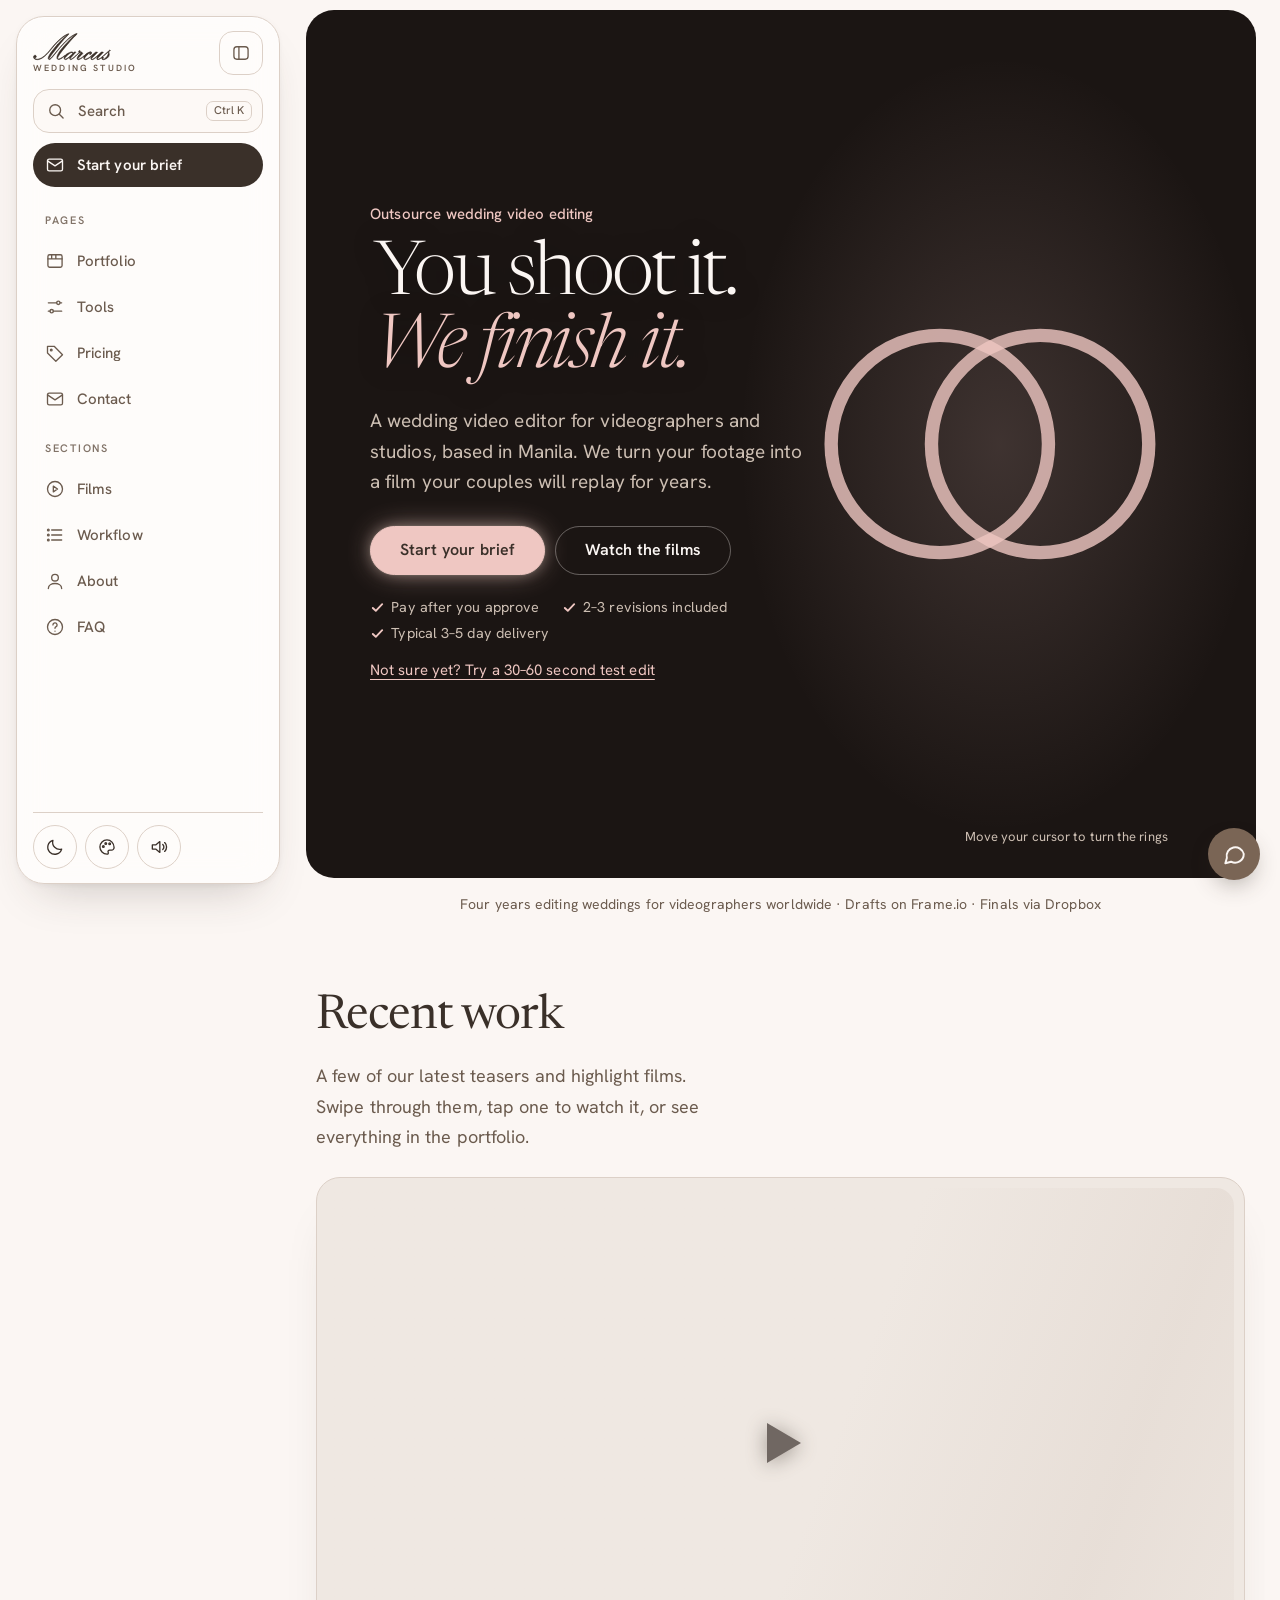
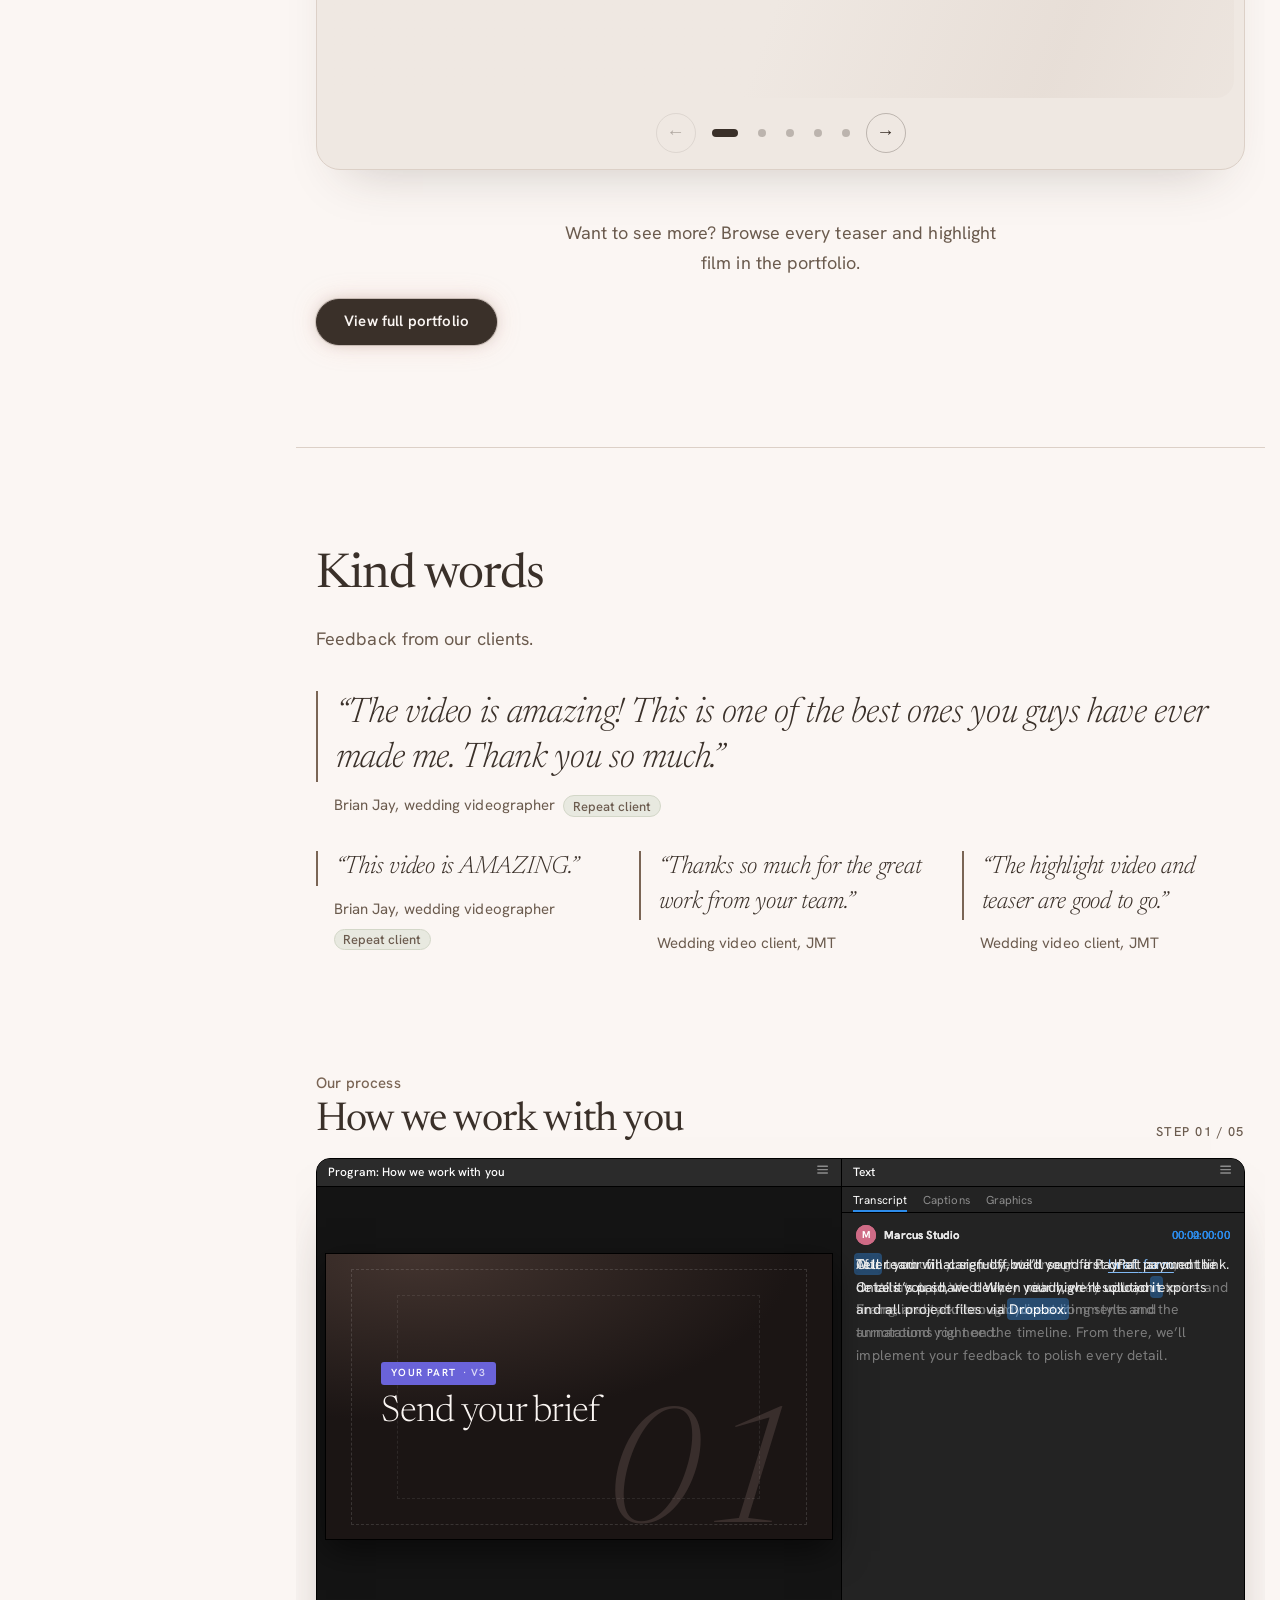
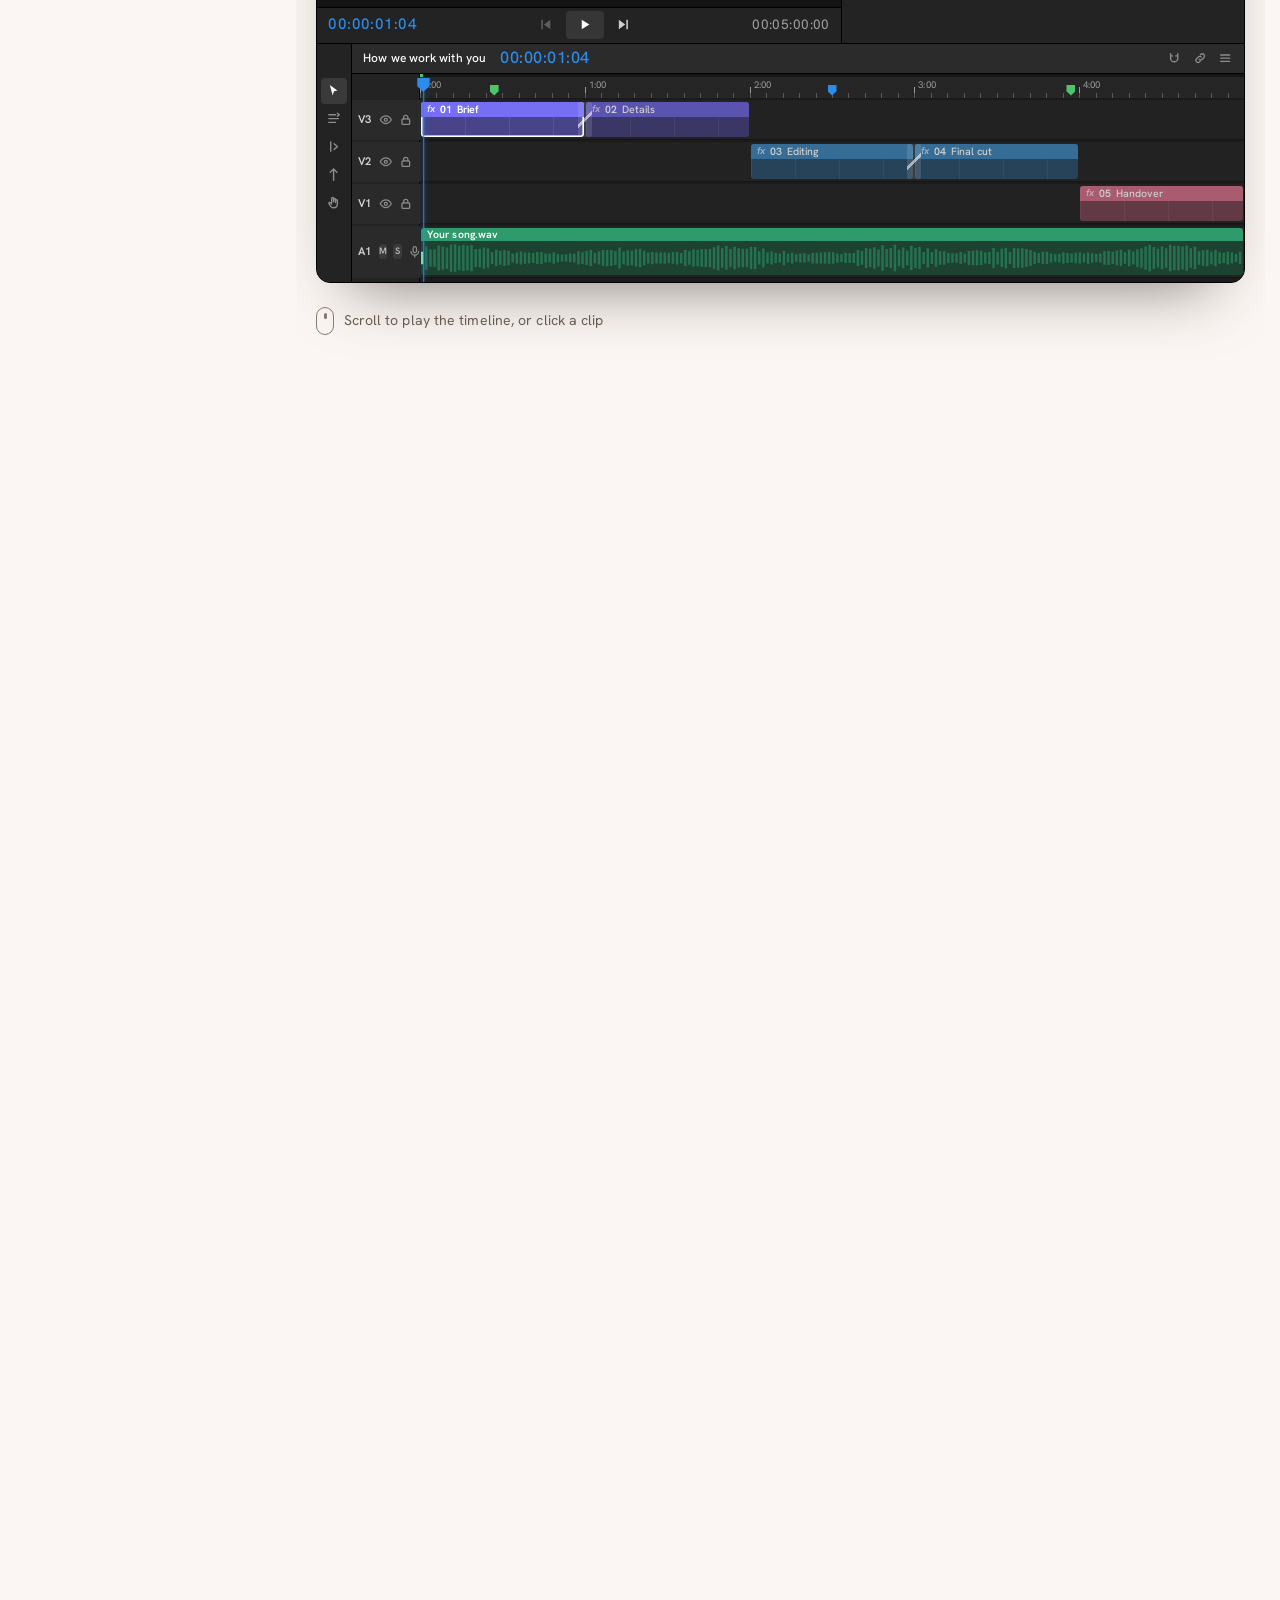
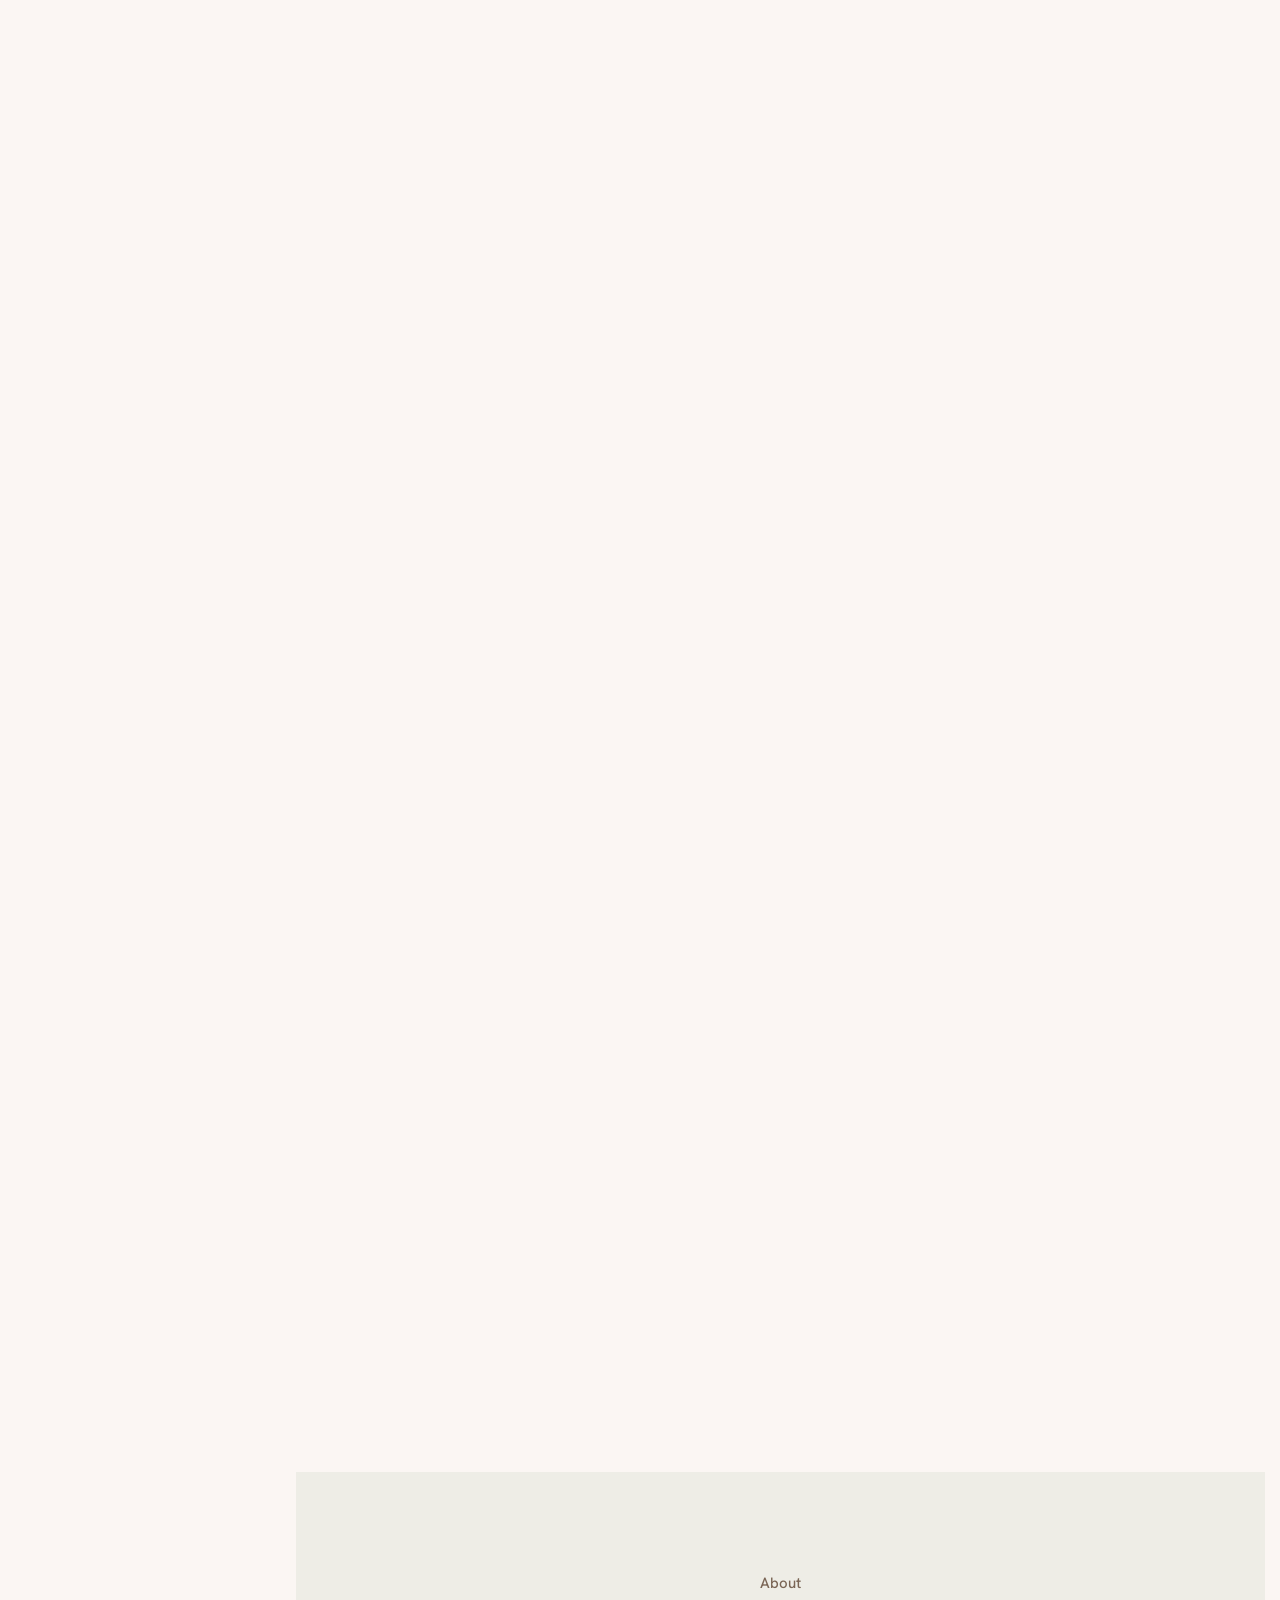
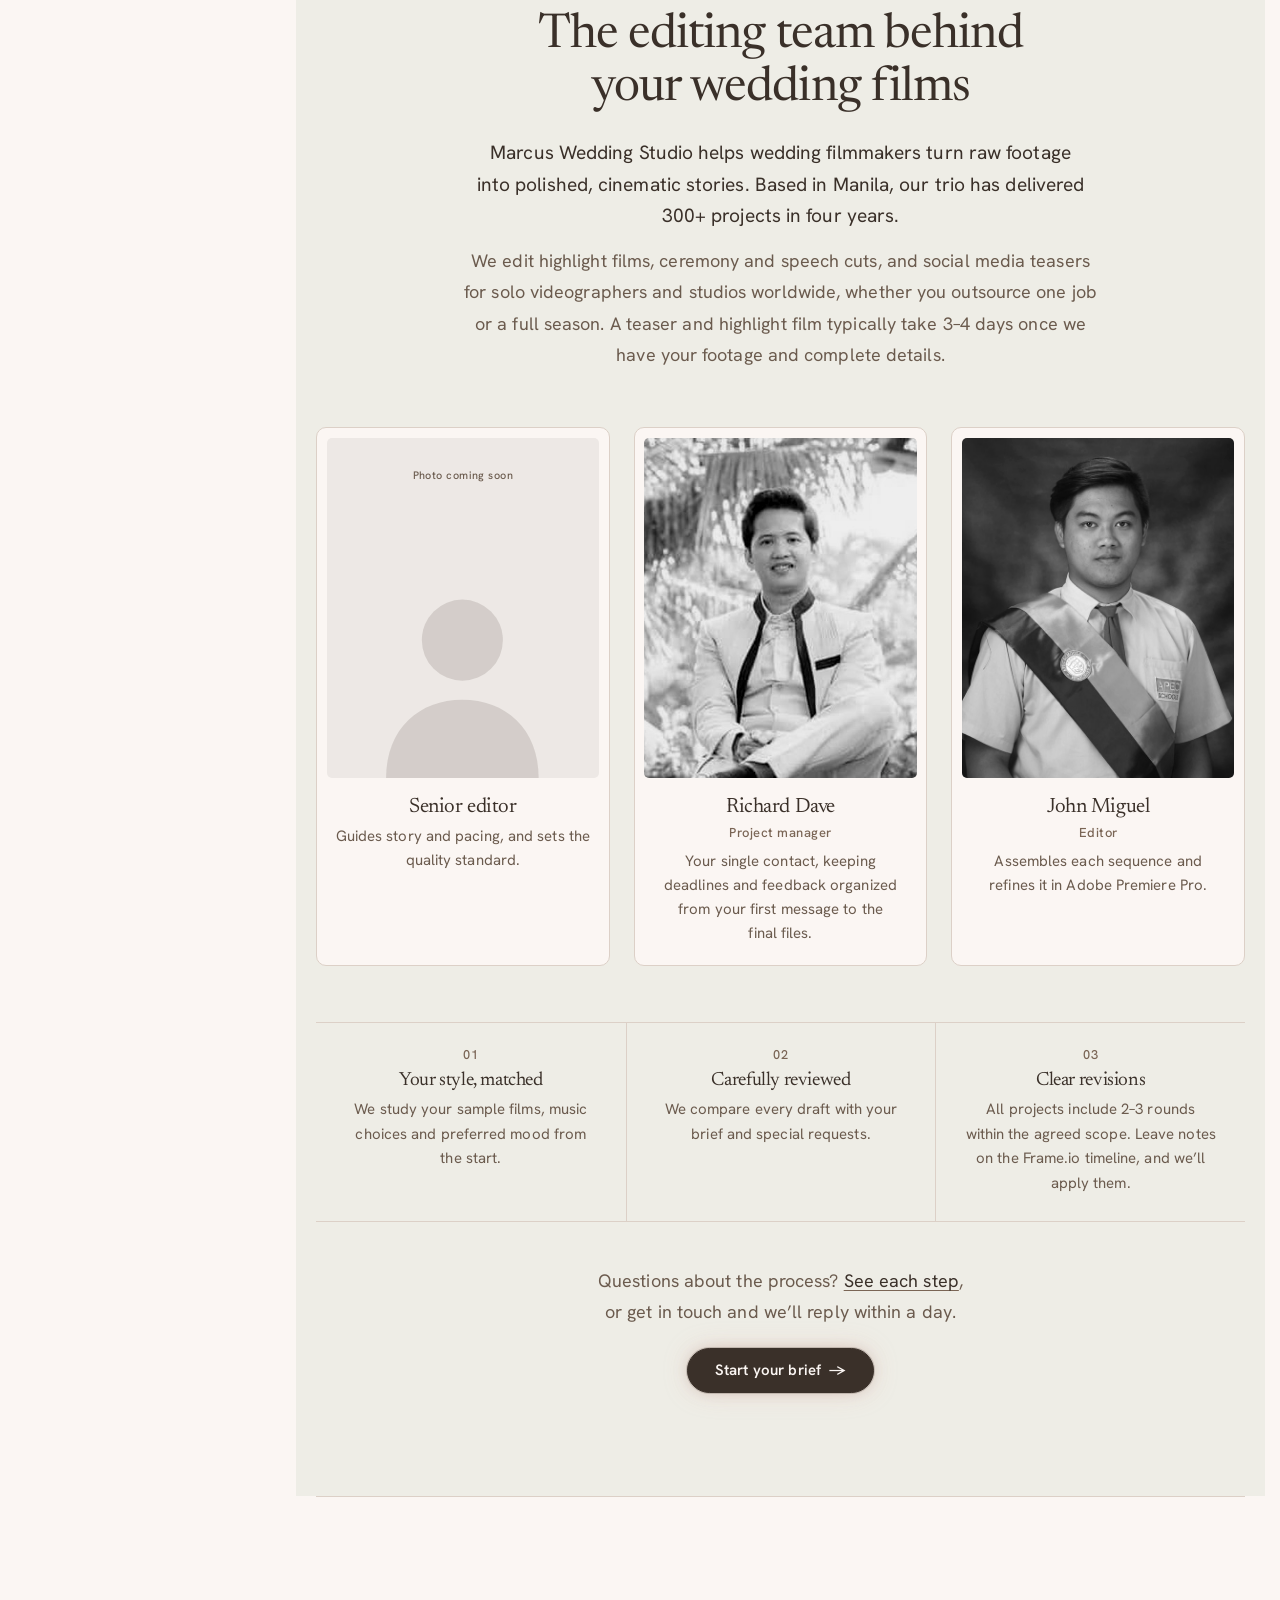
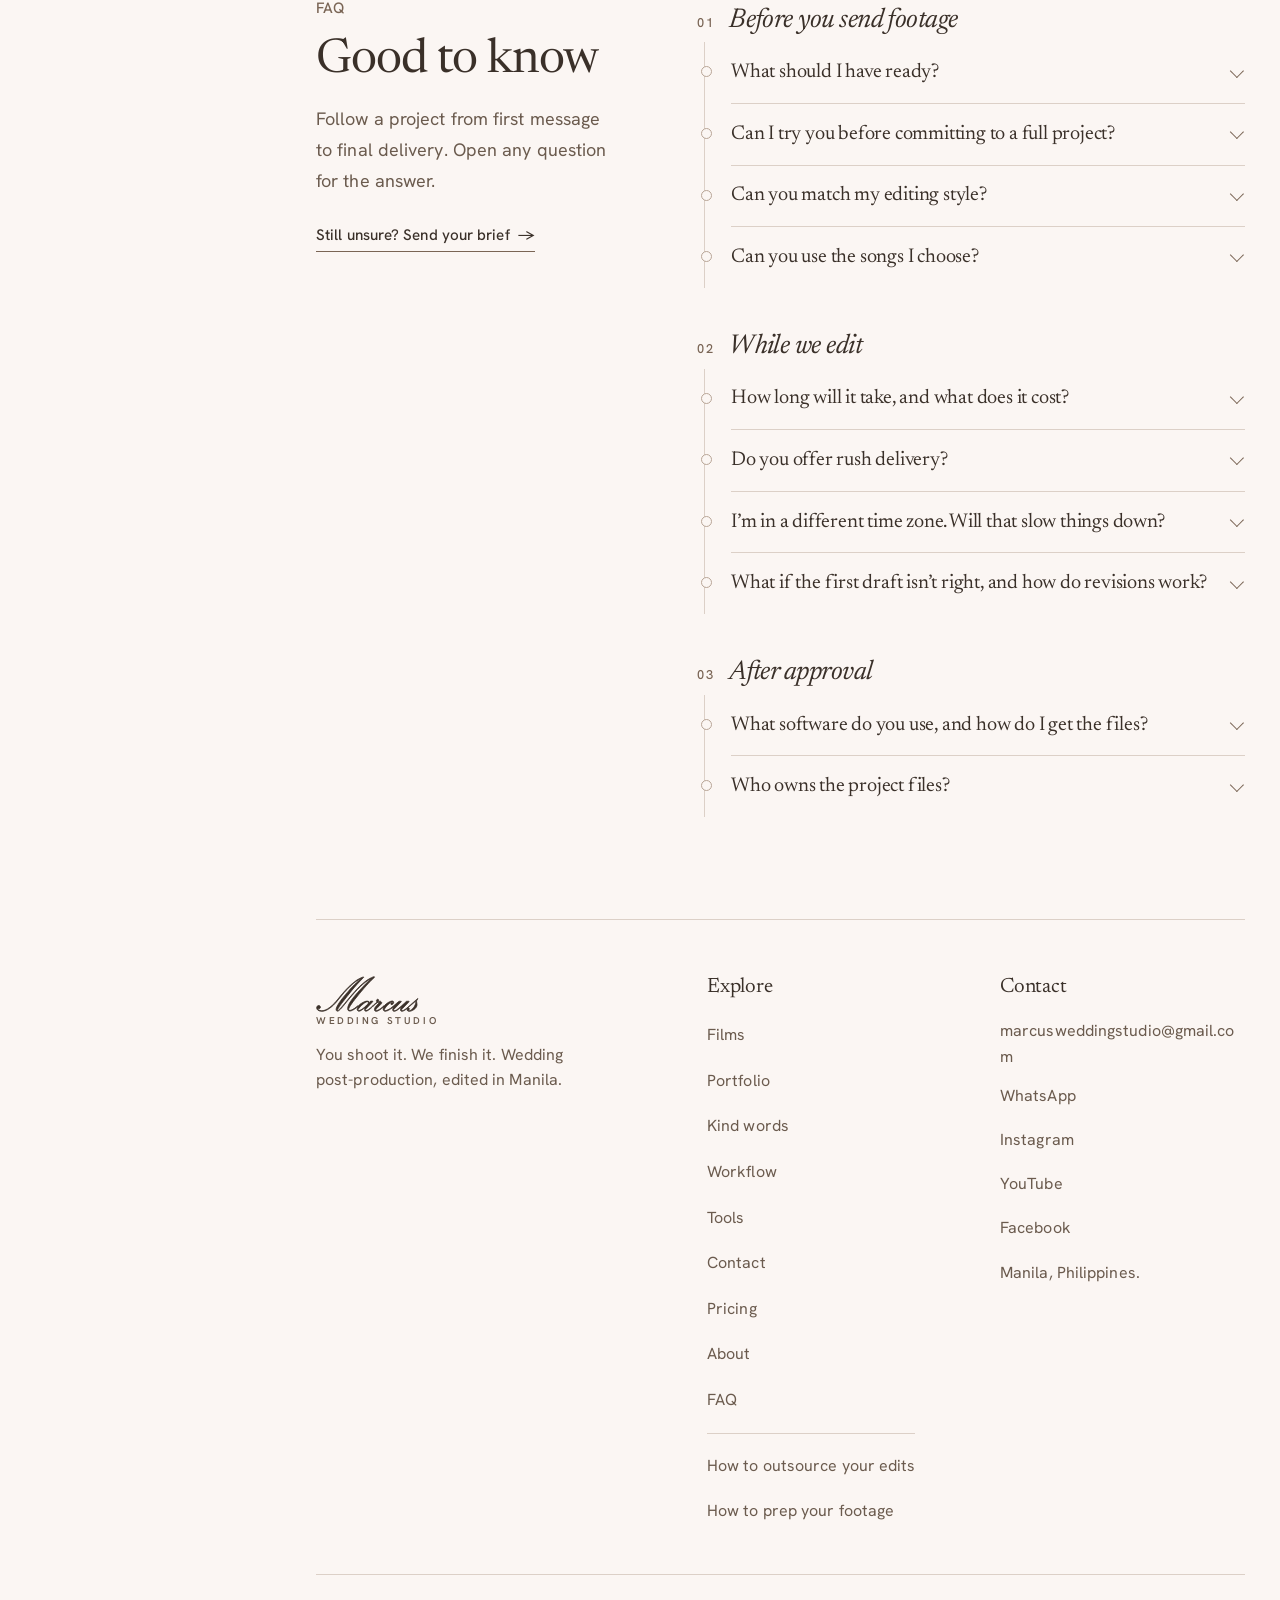
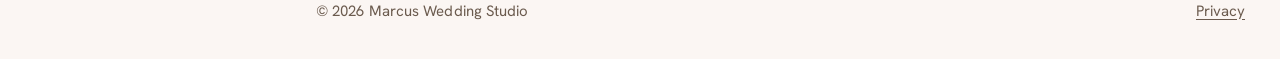
==== index.html @ c9a91ef2 "Add files via upload" ====
<!doctype html>
<html lang="en">
<head>
<meta charset="utf-8">
<meta name="viewport" content="width=device-width, initial-scale=1, viewport-fit=cover">
<title>Outsource Wedding Video Editing for Videographers | Marcus Wedding Studio</title>
<meta name="description" content="Outsource wedding teasers, highlights and full films to a Manila editor. Style-matched, 3–5 day typical delivery, pay only after you approve. Low-cost test edit available.">
<meta name="robots" content="index,follow,max-image-preview:large">
<link rel="canonical" href="https://marcusweddingstudio.com/">
<link rel="icon" href="favicon.svg" type="image/svg+xml">
<link rel="apple-touch-icon" href="apple-touch-icon.png">
<meta property="og:type" content="website">
<meta property="og:site_name" content="Marcus Wedding Studio">
<meta property="og:locale" content="en_PH">
<meta property="og:url" content="https://marcusweddingstudio.com/">
<meta property="og:title" content="Outsource Wedding Video Editing for Videographers – Marcus Wedding Studio">
<meta property="og:description" content="You shoot it. We finish it. A wedding video editor for videographers: teasers, highlights and full films, with a low-cost test edit.">
<meta property="og:image" content="https://marcusweddingstudio.com/og-image.png">
<meta property="og:image:width" content="1200">
<meta property="og:image:height" content="630">
<meta property="og:image:alt" content="Marcus Wedding Studio. You shoot it. We finish it.">
<meta name="twitter:card" content="summary_large_image">
<meta name="twitter:title" content="Outsource Wedding Video Editing for Videographers – Marcus Wedding Studio">
<meta name="twitter:description" content="You shoot it. We finish it. A wedding video editor for videographers, with a low-cost test edit.">
<meta name="twitter:image" content="https://marcusweddingstudio.com/og-image.png">
<script type="application/ld+json">{"@context":"https://schema.org","@type":"ProfessionalService","name":"Marcus Wedding Studio","description":"Outsourced wedding video editing for videographers and studios, edited in Manila: teasers, highlights and full-length wedding films, matched to your style and deadlines.","serviceType":"Outsourced wedding video editing","hasOfferCatalog":{"@type":"OfferCatalog","name":"Wedding video editing","itemListElement":[{"@type":"Offer","priceSpecification":{"@type":"PriceSpecification","price":"85","priceCurrency":"USD","minPrice":"85"},"itemOffered":{"@type":"Service","name":"Wedding teaser edit"}},{"@type":"Offer","priceSpecification":{"@type":"PriceSpecification","price":"200","priceCurrency":"USD","minPrice":"200"},"itemOffered":{"@type":"Service","name":"Wedding highlight film edit"}}]},"audience":{"@type":"BusinessAudience","name":"Wedding videographers and video studios"},"areaServed":"Worldwide","url":"https://marcusweddingstudio.com/","image":"https://marcusweddingstudio.com/og-image.png","logo":"https://marcusweddingstudio.com/logo-512.png","email":"marcusweddingstudio@gmail.com","sameAs":["https://instagram.com/marcusweddingstudio"],"address":{"@type":"PostalAddress","addressLocality":"Manila","addressCountry":"PH"}}</script>
<meta name="theme-color" id="tc" content="#FBF6F3">
<link rel="preconnect" href="https://fonts.googleapis.com">
<link rel="preconnect" href="https://fonts.gstatic.com" crossorigin>
<link rel="preload" as="style" href="https://fonts.googleapis.com/css2?family=Newsreader:ital,opsz,wght@0,6..72,300..600;1,6..72,300..500&family=Hanken+Grotesk:wght@400;500;600&display=swap" onload="this.onload=null;this.rel='stylesheet'"><noscript><link rel="stylesheet" href="https://fonts.googleapis.com/css2?family=Newsreader:ital,opsz,wght@0,6..72,300..600;1,6..72,300..500&family=Hanken+Grotesk:wght@400;500;600&display=swap"></noscript>
<script>if(!matchMedia("(prefers-reduced-motion:reduce)").matches){document.documentElement.classList.add("anim");setTimeout(function(){if(!window.__rv)document.documentElement.classList.remove("anim")},1200)}</script>
<script>(function(){var t=null;try{t=localStorage.getItem("theme")}catch(e){}if(t!=="light"&&t!=="dark")t=matchMedia("(prefers-color-scheme:dark)").matches?"dark":"light";document.documentElement.setAttribute("data-theme",t)})()</script>
<link rel="stylesheet" href="site.css?v=20261128x">
<link rel="stylesheet" href="hero3d.css?v=20261128o">
<link rel="stylesheet" href="process.css?v=20261128d">
<link rel="preconnect" href="https://cdnjs.cloudflare.com" crossorigin>
<noscript><style>.rv{opacity:1!important;translate:none!important}</style></noscript><script type="speculationrules">{"prerender":[{"where":{"href_matches":"/*"},"eagerness":"moderate"}]}</script>
<link rel="stylesheet" href="sidebar.css?v=20261127h">
<link rel="stylesheet" href="themes.css?v=20261127g"><script src="themes.js?v=20261127g"></script>
<link rel="stylesheet" href="transitions.css?v=20261127i"><script src="transitions.js?v=20261127j"></script>
<link rel="expect" href="#page-ready" blocking="render">
<script>try{if(localStorage.getItem("sb")==="collapsed")document.documentElement.setAttribute("data-sb","collapsed")}catch(e){}</script>
</head>
<body>
<a class="skip" href="#main">Skip to content</a>
<div id="sprog" aria-hidden="true"></div><header class="site" id="site"><div class="wrap bar"><a class="brand" href="#" aria-label="Marcus Wedding Studio, back to top"><span class="bt"><svg class="wm" viewBox="0 0 304 106.5" aria-hidden="true" focusable="false"><path id="wmp" d="M96.5 44.2C71.9 72.1 59.5 90.4 59.5 99.4C59.5 102 61.3 104.1 63.6 104.1C69.5 104.1 78.4 91.3 97.5 68.4C120.4 41.3 140.3 18.2 166.4 6.1C159.4 12.3 151.8 18.1 145.9 24.3C113.2 58.6 93.6 81.2 93.6 97C93.6 101.1 96.3 103.8 100 103.8C108.9 103.8 124.5 90.3 124.5 88.9C124.5 88.6 124.5 88.3 124.2 88.3C123.3 88.3 122.1 89.5 121.8 89.8C112.6 98 103.6 101.6 101.2 101.6C98.3 101.6 96.6 101.3 96.6 98.6C96.6 95.1 104.5 81.9 120.3 62.5C141.4 36.4 157.6 18.2 168.5 8.4C171 6.3 173.2 4.1 173.2 3.2C173.2 2.5 172.6 2 172 2C170 2 165.8 3.8 160.3 6.7C136.1 19.6 113.2 46.7 85.6 80.4C73.1 95.4 67.4 102.3 63.3 102.3C62.7 102.3 63.1 101.3 63.1 100.7C63.1 100.7 68 90.7 79.7 76.2C95 56.9 113.6 31 139.4 5.6C139.9 5.2 141.2 3.8 141.2 3.4C141.2 2.5 140.3 2.8 139.9 2.8C139.9 2.8 128.9 5.8 116.4 15.2C85.6 38.4 67.5 66.9 54.6 80.3C40.2 95.1 27.5 102.7 17 102.7C9.4 102.7 5.6 98.9 5.6 97.4C5.6 97 5.6 96.6 5.8 96.2C6.5 96.3 6.9 96.6 7.6 96.6C10.8 96.6 13.1 95.4 13.1 92.9C13.1 89.5 11.2 87.2 8.7 87.2C4 87.2 2 90 2 94.8C2 98.9 6.7 104.5 17.2 104.5C30.2 104.5 47.4 93.6 65.4 70.9C91.5 38.3 112.9 16 134.7 6.7C112.3 25.5 101.3 38.9 96.5 44.2ZM144.9 93.8C144.3 95.1 143.7 97.3 143.7 99.1C143.7 102.6 144.6 104.2 148.1 104.2C153.4 104.2 169.1 90.1 169.1 88.9C169.1 88.6 169.1 88.3 168.8 88.3C168.4 88.3 167.9 88.4 167.6 88.8C157.9 97.5 151.4 102.4 147.9 102.4C147 102.4 146.1 101.8 146.1 100.9C146.1 99.8 147.3 98 148.1 97.1L167.8 75.9C167.9 75.6 168.1 75.3 168.1 75C168.1 74.7 167.6 74.3 167.3 74.3L162.2 74.3C161.7 74.3 161.1 74.7 160.8 75L157.2 78.8C156.7 75.6 155.5 74.2 152.1 74.2C147.6 74.2 141.8 76 134.7 80.6C126.2 85.1 122.3 92.2 121.7 98.2C121.7 101.6 124.1 104.2 127 104.2C131.5 104.2 137.3 99.5 144.9 93.8ZM152.3 76C154.7 76 155.2 76.9 155.2 79.3C155.2 83.4 133.8 102.4 126.7 102.4C124.7 102.4 124.6 101.2 124.6 99.2C124.6 96.8 143.7 76 152.3 76ZM179.3 87.2C174.4 92.4 172.9 95.9 172.9 99.7C172.9 102.6 175.1 104.5 178.1 104.5C184.9 104.5 201.6 91.3 201.6 88.6C201.6 86.8 196 92 195.2 93C193.3 95.7 181.6 102.3 179.4 102.3C177.9 102.3 176.4 103 176.4 100.9C176.4 100.1 178.7 96.3 182.6 92.9C190.4 86.3 195.1 80.4 195.1 79.3C195.1 79.1 194.9 78.8 194.6 78.4L191.4 75.3C191.1 75 190.8 74.8 190.4 74.8C189.7 74.8 187.8 76.2 183.2 76.2C182.8 76.2 182.6 75.7 182.2 75.6C184.3 75 185.8 74.2 185.8 71.9C185.8 70.4 184.2 68.9 182.3 68.9C180.4 68.9 178.8 71 178.8 73.4C178.8 74.7 179 75.9 179.9 76.2C180.4 76.3 180.6 76.6 180.6 77.1C180.6 77.2 179 78.8 178.2 79.3C172.5 83.9 168.8 87.2 168.8 88C168.8 88.3 169 88.6 169.3 88.6C170.2 88.6 172.6 86.2 175.5 83.4C177.5 81.8 181.7 78.8 182.9 78.1C182.9 78.1 186.3 77.7 188.7 77.5L179.3 87.2ZM224.7 78.3C223 78.3 221.2 80.1 221.2 81.8C221.2 83.6 222.4 84.7 224.3 84.7C226.3 84.7 229.8 81.2 229.8 78.1C229.8 75.3 228.1 73.9 225.1 73.9C221.3 73.9 208.4 80.1 202.7 87.1C199.8 90.7 198.7 93.8 198.7 98.3C198.7 101.6 201.6 104.4 204.9 104.4C213.7 104.4 230.7 90.9 230.7 88.9C230.7 88.6 230.6 88.3 230.3 88.3C229.3 88.3 228.3 89.5 228 89.8C218.9 98.5 207.2 102.6 204.9 102.6C203.6 102.6 201.9 101.6 201.9 100.4C201.9 95.6 220.2 76 225.4 76C226.9 76 227.8 76.2 227.8 78.4C227.8 78.9 227.8 79.3 227.4 79.3C226.6 79.3 225.9 78.3 224.7 78.3ZM254.5 89.5C252.1 92.9 250 95.4 250 100.6C250 103 252 104.5 254.2 104.5C261.4 104.5 277.4 90 277.4 88.9C277.4 88.6 277.4 88.3 277.1 88.3C276.7 88.3 276.2 88.4 275.9 88.8C265.9 97.9 259.1 102.7 254.8 102.7C253.6 102.7 252.9 102.1 252.9 100.9C252.9 99.4 254.7 97.5 256.1 96.2L275.2 76.2C275.5 75.9 275.5 75.6 275.5 75.3C275.5 74.8 275 74.7 274.5 74.7L268.5 74.7C267 74.7 262.6 80.4 248.6 92.2C240.6 99.1 234.8 102.7 232.8 102.7C230.7 102.7 229.2 102.7 229.2 100.6C229.2 99.8 229.5 99.5 230 99.1L252.4 76.2C252.5 76 252.5 75.7 252.5 75.4C252.5 75.1 252.3 74.7 252 74.7L246.3 74.7C245.6 74.7 245 75.1 244.7 75.4L230.9 87.1C230.6 87.4 230.4 87.5 230.4 88C230.4 88.3 230.4 88.6 230.7 88.6C231.6 88.6 233.4 86.8 235.3 85.4L230 91.3C228 93.6 226.8 96.8 226.8 99.7C226.8 102.6 228.4 104.5 231.6 104.5C237.4 104.5 244.5 98.3 254.5 89.5ZM302 67.8C302 67.2 301.7 66.6 300.9 66.6C300.6 66.6 300.5 66.9 300.3 67.1L277.7 87.1C277.4 87.4 277.3 87.5 277.3 88C277.3 88.3 277.3 88.6 277.6 88.6C278.5 88.6 279.7 87.4 280 87.1L295.5 74L295.5 75.7C295.5 88.8 282.6 102.7 276.1 102.7C274.1 102.7 272 102.1 272 100.7C272 100.3 272.7 100.6 273.2 100.6C274.7 100.6 276.4 98.9 276.4 97.3C276.4 95.3 274.8 94.4 272.9 94.4C270.7 94.4 269.4 96.6 269.4 99.5C269.4 102.3 272.3 104.5 275.9 104.5C283.4 104.5 299 96.5 299 84.4C299 81.6 297.5 77.8 297.5 74.5C297.5 71.9 301.5 68.3 302 67.8Z" fill="currentColor" stroke="currentColor" stroke-width="2.2" stroke-linejoin="round"/></svg><small>Wedding Studio</small></span></a><div class="bar-r"><nav id="nav" aria-label="Primary"><span class="nl" aria-hidden="true">Pages</span><span class="nl nl2" aria-hidden="true">Sections</span><a href="#work"><svg viewBox="0 0 24 24" width="20" height="20" fill="none" stroke="currentColor" stroke-width="1.5" stroke-linecap="round" stroke-linejoin="round" aria-hidden="true"><circle cx="12" cy="12" r="9"/><path d="M10 8.5l5 3.5-5 3.5z"/></svg>Films</a><a href="#workflow"><svg viewBox="0 0 24 24" width="20" height="20" fill="none" stroke="currentColor" stroke-width="1.5" stroke-linecap="round" stroke-linejoin="round" aria-hidden="true"><path d="M8 6h12M8 12h12M8 18h12"/><circle cx="4" cy="6" r="1"/><circle cx="4" cy="12" r="1"/><circle cx="4" cy="18" r="1"/></svg>Workflow</a><a class="pg" href="portfolio.html"><svg viewBox="0 0 24 24" width="20" height="20" fill="none" stroke="currentColor" stroke-width="1.5" stroke-linecap="round" stroke-linejoin="round" aria-hidden="true"><rect x="3.5" y="4.5" width="17" height="15" rx="2"/><path d="M3.5 9.5h17M8 4.5v5M13 4.5v5"/></svg>Portfolio</a><a class="pg" href="tools.html"><svg viewBox="0 0 24 24" width="20" height="20" fill="none" stroke="currentColor" stroke-width="1.5" stroke-linecap="round" stroke-linejoin="round" aria-hidden="true"><path d="M4 7h10M18 7h2M4 17h2M10 17h10"/><circle cx="16" cy="7" r="2"/><circle cx="8" cy="17" r="2"/></svg>Tools</a><a class="pg" href="pricing.html"><svg viewBox="0 0 24 24" width="20" height="20" fill="none" stroke="currentColor" stroke-width="1.5" stroke-linecap="round" stroke-linejoin="round" aria-hidden="true"><path d="M3 12V4h8l10 10-8 8z"/><circle cx="7.5" cy="8.5" r="1"/></svg>Pricing</a><a class="pg mo" href="contact.html"><svg viewBox="0 0 24 24" width="20" height="20" fill="none" stroke="currentColor" stroke-width="1.5" stroke-linecap="round" stroke-linejoin="round" aria-hidden="true"><rect x="3" y="5" width="18" height="14" rx="2"/><path d="M3 7l9 6 9-6"/></svg>Contact</a><a href="#about"><svg viewBox="0 0 24 24" width="20" height="20" fill="none" stroke="currentColor" stroke-width="1.5" stroke-linecap="round" stroke-linejoin="round" aria-hidden="true"><circle cx="12" cy="8" r="4"/><path d="M4 21c0-4 4-6 8-6s8 2 8 6"/></svg>About</a><a href="#faq"><svg viewBox="0 0 24 24" width="20" height="20" fill="none" stroke="currentColor" stroke-width="1.5" stroke-linecap="round" stroke-linejoin="round" aria-hidden="true"><circle cx="12" cy="12" r="9"/><path d="M9.5 9.5a2.5 2.5 0 1 1 3.5 2.3c-.7.4-1 1-1 1.7M12 17h.01"/></svg>FAQ</a><a href="contact.html">Start your brief</a></nav><button class="theme" id="theme" type="button" aria-label="Switch to dark mode"><svg class="moon" viewBox="0 0 24 24" aria-hidden="true"><path d="M20 14.5A8.5 8.5 0 0 1 9.5 4a8.5 8.5 0 1 0 10.5 10.5z"/></svg><svg class="sun" viewBox="0 0 24 24" aria-hidden="true"><circle cx="12" cy="12" r="4"/><path d="M12 2.5v2M12 19.5v2M2.5 12h2M19.5 12h2M5.3 5.3l1.4 1.4M17.3 17.3l1.4 1.4M5.3 18.7l1.4-1.4M17.3 6.7l1.4-1.4"/></svg></button><button class="menu" id="menu" type="button" aria-label="Open menu" aria-expanded="false" aria-controls="nav"><i></i></button></div></div></header>
<main id="main">
<section class="stage" id="hero" aria-labelledby="h1">
<svg class="s-fb" viewBox="0 0 100 60" aria-hidden="true" focusable="false"><circle cx="38" cy="30" r="26"/><circle cx="62" cy="30" r="26"/></svg>
<canvas id="gl" aria-hidden="true"></canvas>
<div class="s-copy"><div class="s-in" id="copyin">
<p class="eyebrow">Outsource wedding video editing</p>
<h1 id="h1"><span class="s-ln">You shoot it.</span><span class="s-ln">We finish it.</span></h1>
<p class="s-lead s-fade" style="--i:0">A wedding video editor for videographers and studios, based in Manila. We turn your footage into a film your couples will replay for years.</p>
<div class="s-btns s-fade" style="--i:1"><a class="btn" href="contact.html" data-ev="CTA Click" data-label="Hero: Start a project">Start your brief</a><a class="btn ghost" href="#work" data-ev="CTA Click" data-label="Hero: Watch the films">Watch the films</a></div>
<ul class="s-promise s-fade" style="--i:2">
<li><svg viewBox="0 0 16 16" aria-hidden="true"><path d="M3 8.5l3.2 3L13 4.5"/></svg>Pay after you approve</li>
<li><svg viewBox="0 0 16 16" aria-hidden="true"><path d="M3 8.5l3.2 3L13 4.5"/></svg>2–3 revisions included</li>
<li><svg viewBox="0 0 16 16" aria-hidden="true"><path d="M3 8.5l3.2 3L13 4.5"/></svg>Typical 3–5 day delivery</li>
</ul>
<p class="s-test s-fade" style="--i:3"><a href="contact.html" data-test data-ev="CTA Click" data-label="Hero: Try a free test edit">Not sure yet? Try a 30–60 second test edit</a></p>
</div></div>
<p class="s-hint s-fade" style="--i:4" aria-hidden="true">Move your cursor to turn the rings</p>
</section>
<div class="wrap">
<p class="proof-s">Four years editing weddings for videographers worldwide · Drafts on Frame.io · Finals via Dropbox</p>
<section class="work" id="work">
<div class="rv"><h2>Recent work</h2><p class="rev-s">A few of our latest teasers and highlight films. Swipe through them, tap one to watch it, or see everything in the portfolio.</p></div>
<div class="pbox wbox rv">
<div class="grid wcar" id="grid" tabindex="0" role="region" aria-label="Recent films"><noscript><ul class="nojs"><li><a href="https://www.youtube.com/watch?v=UMfn5n1y3WQ" rel="noopener">E &amp; J – Wedding highlights</a></li><li><a href="https://www.youtube.com/watch?v=TFfA5JCuM-0" rel="noopener">M &amp; S – Wedding highlights</a></li><li><a href="https://www.youtube.com/watch?v=1u0ULhVUvvM" rel="noopener">M &amp; D – Wedding highlights</a></li><li><a href="https://www.youtube.com/watch?v=wE38AcaPE00" rel="noopener">G &amp; A – Wedding highlights</a></li><li><a href="https://www.youtube.com/watch?v=SUk7rLgGK6Y" rel="noopener">G &amp; D – Wedding highlights</a></li></ul></noscript></div>
<div class="ctl"><button type="button" id="wprev" aria-label="Previous film">←</button><div class="dots2" id="wdots"></div><button type="button" id="wnext" aria-label="Next film">→</button></div>
</div>
<div class="films-cta rv"><p>Want to see more? Browse every teaser and highlight film in the portfolio.</p><div class="films-btns"><a class="btn" href="portfolio.html" data-ev="CTA Click" data-label="Home: View portfolio">View full portfolio</a></div></div>
</section>
</div>
<section class="words" id="words">
<div class="rev wrap">
<div class="rv"><h2>Kind words</h2><p class="rev-s">Feedback from our clients.</p>
<div class="clients" id="clients" hidden><p class="eyebrow">Studios we edit for</p><ul id="cl"></ul></div>
<div class="qs"><figure class="big rv"><blockquote>“The video is amazing! This is one of the best ones you guys have ever made me. Thank you so much.”</blockquote><figcaption>Brian Jay, wedding videographer<span class="rc">Repeat client</span></figcaption></figure><figure class="rv" style="--d:90ms"><blockquote>“This video is AMAZING.”</blockquote><figcaption>Brian Jay, wedding videographer<span class="rc">Repeat client</span></figcaption></figure><figure class="rv" style="--d:180ms"><blockquote>“Thanks so much for the great work from your team.”</blockquote><figcaption>Wedding video client, JMT</figcaption></figure><figure class="rv" style="--d:270ms"><blockquote>“The highlight video and teaser are good to go.”</blockquote><figcaption>Wedding video client, JMT</figcaption></figure></div></div>
</div>
</section>
<section class="flow pp" id="workflow" aria-labelledby="ppH">
<div class="pp-scene" id="ppScene"><div class="pp-stage" id="ppStage"><div class="wrap pp-in">
<header class="pp-head"><div><p class="eyebrow">Our process</p><h2 id="ppH">How we work with you</h2></div><span class="pp-cnt" id="ppCnt" aria-hidden="true">STEP 01 / 05</span></header>
<div class="pp-win" id="ppWin"></div>
<div class="pp-legacy">
<ol class="steps" aria-label="Our process" tabindex="0">
<li><h3>Send your brief</h3><p>Tell us about your project through the <a href="contact.html" data-ev="CTA Click" data-label="Step 1: brief link">brief form</a>, email or WhatsApp. We’ll reply within a day with your price and timing, and talk through your editing style and the turnaround you need.</p></li>
<li><h3>Share your details</h3><p>After we receive your brief, we’ll email you a short project details form. It takes about five minutes and covers your footage link, your music and vibe preferences, and any special requests, so we capture your style from the start.</p></li>
<li><h3>Editing and collaboration</h3><p>Our team will carefully build your first draft around the details you shared. When ready, we’ll upload it to Frame.io so you can add direct comments and annotations right on the timeline. From there, we’ll implement your feedback to polish every detail.</p></li>
<li><h3>Finalization</h3><p>After incorporating your feedback, we’ll upload the polished cut to Frame.io for your final review. Once approved, we will lock the edit and bundle all project assets for export.</p></li>
<li><h3>Project handover</h3><p>After your final sign-off, we’ll send a PayPal payment link. Once it’s paid, we deliver your high-resolution exports and all project files via Dropbox.</p></li>
</ol>
<div class="ctl"><button type="button" id="sp" aria-label="Previous step">‹</button><div class="dots2" id="sd"></div><button type="button" id="sn" aria-label="Next step">›</button></div>
</div>
<div class="pp-cta"><p class="pp-hint" id="ppHint"><i aria-hidden="true"></i>Scroll to play the timeline, or click a clip</p>
<div class="cta"><a class="btn" href="contact.html" data-ev="CTA Click" data-label="Workflow: Start a project">Start your brief</a><a class="btn ghost wa" href="contact.html" target="_blank" rel="noopener" hidden data-ev="CTA Click" data-label="Workflow: WhatsApp">Message us on WhatsApp</a><a class="btn ghost bk" href="contact.html" target="_blank" rel="noopener" hidden data-ev="CTA Click" data-label="Workflow: Book a call">Book a call</a></div>
</div>
</div></div></div>
</section>
<section class="about" id="about"><div class="wrap">
<div class="ab-head">
<p class="eyebrow rv">About</p>
<h2 class="rv">The editing team behind your wedding films</h2>
<p class="ab-lead rv">Marcus Wedding Studio helps wedding filmmakers turn raw footage into polished, cinematic stories. Based in Manila, our trio has delivered 300+ projects in four years.</p>
<p class="ab-note rv">We edit highlight films, ceremony and speech cuts, and social media teasers for solo videographers and studios worldwide, whether you outsource one job or a full season. A teaser and highlight film typically take 3–4 days once we have your footage and complete details.</p>
</div>
<ul class="ab-team" aria-label="The team">
<li class="ab-m rv"><div class="ab-photo"><svg viewBox="0 0 80 100" preserveAspectRatio="xMidYMax meet" role="img" aria-label="Photo of the senior editor coming soon"><circle cx="40" cy="42" r="17"/><path d="M8 100c0-21 14-33 32-33s32 12 32 33z"/></svg><span class="ab-soon" aria-hidden="true">Photo coming soon</span></div><div><h3>Senior editor</h3><p>Guides story and pacing, and sets the quality standard.</p></div></li>
<li class="ab-m rv"><div class="ab-photo"><img src="team-project-manager.jpg" width="507" height="720" loading="lazy" decoding="async" alt="Richard Dave, project manager of Marcus Wedding Studio, smiling in a cream suit"></div><div><h3>Richard Dave</h3><p class="ab-role">Project manager</p><p>Your single contact, keeping deadlines and feedback organized from your first message to the final files.</p></div></li>
<li class="ab-m rv"><div class="ab-photo"><img src="team-editor.jpg" width="570" height="810" loading="lazy" decoding="async" alt="John Miguel, editor at Marcus Wedding Studio, in a light blue uniform with an orange and navy sash"></div><div><h3>John Miguel</h3><p class="ab-role">Editor</p><p>Assembles each sequence and refines it in Adobe Premiere Pro.</p></div></li>
</ul>
<ul class="ab-pts">
<li class="rv"><h3>Your style, matched</h3><p>We study your sample films, music choices and preferred mood from the start.</p></li>
<li class="rv"><h3>Carefully reviewed</h3><p>We compare every draft with your brief and special requests.</p></li>
<li class="rv"><h3>Clear revisions</h3><p>All projects include 2–3 rounds within the agreed scope. Leave notes on the Frame.io timeline, and we’ll apply them.</p></li>
</ul>
<div class="ab-foot">
<p class="ab-close rv">Questions about the process? <a href="#workflow">See each step</a>, or get in touch and we’ll reply within a day.</p>
<a class="btn ab-cta rv" href="contact.html" data-ev="CTA Click" data-label="About: Start your brief">Start your brief <span aria-hidden="true">→</span></a>
</div>
</div></section>
<div class="wrap">
<section class="faq" id="faq">
<div class="rv faq-intro"><p class="eyebrow">FAQ</p><h2>Good to know</h2><p class="faq-lead">Follow a project from first message to final delivery. Open any question for the answer.</p><a class="faq-cta" href="contact.html">Still unsure? Send your brief <span aria-hidden="true">→</span></a></div>
<div class="faq-flow">
<div class="faq-stage rv" style="--d:0ms"><header class="faq-stage-h"><span class="faq-stage-n">01</span><h3>Before you send footage</h3></header>
<div class="faq-qs">
<details name="faq"><summary><span class="faq-dot" aria-hidden="true"></span>What should I have ready?</summary><p>A footage link (Dropbox, Google Drive or similar), the wedding date and your deadline, the deliverable you want, a few style references, and a music genre and mood. If your files are large or messy, tell us and we’ll find the easiest way to get them over. You don’t need everything on day one. Send your <a href="contact.html">brief</a> first, and we’ll email you a short project details form.</p></details>
<details name="faq"><summary><span class="faq-dot" aria-hidden="true"></span>Can I try you before committing to a full project?</summary><p>Yes. New clients can request a 30–60 second test edit on their own footage. Mention “test edit” in the <a href="contact.html" data-test>brief</a> and send a link to a few minutes of footage. A minimal charge applies, and we confirm the amount when we reply. If you like the result, we move on to the full project.</p></details>
<details name="faq"><summary><span class="faq-dot" aria-hidden="true"></span>Can you match my editing style?</summary><p>Yes. Add a link to a few references in the brief and tell us in your message that you’d like your style matched.</p></details>
<details name="faq"><summary><span class="faq-dot" aria-hidden="true"></span>Can you use the songs I choose?</summary><p>Commercial songs are copyrighted and need a license to be used in a final film. If you have your own music account (Musicbed, Artlist or similar), send us the track and we’ll use it. If not, we provide licensed music from Musicbed in a similar style. Any songs you share guide the mood and pacing.</p></details>
</div></div>
<div class="faq-stage rv" style="--d:70ms"><header class="faq-stage-h"><span class="faq-stage-n">02</span><h3>While we edit</h3></header>
<div class="faq-qs">
<details name="faq"><summary><span class="faq-dot" aria-hidden="true"></span>How long will it take, and what does it cost?</summary><p>Typically 3–4 days for a teaser and highlight film, and 4–5 days if we also edit the ceremony and speeches, counted from the day we receive your footage and complete details. Give us your deadline in the brief and we’ll plan around it. Prices start from $85 for a teaser and $200 for a highlight film. Your exact price and timing depend on your footage and deadline, and we confirm both within a day of receiving your <a href="contact.html">brief</a>.</p></details>
<details name="faq"><summary><span class="faq-dot" aria-hidden="true"></span>Do you offer rush delivery?</summary><p>Yes, for an additional fee. Put your deadline in the <a href="contact.html">brief</a> and we’ll confirm what is possible and the cost.</p></details>
<details name="faq"><summary><span class="faq-dot" aria-hidden="true"></span>I’m in a different time zone. Will that slow things down?</summary><p>No. We’re used to working with studios across time zones. You get clear deadlines up front, drafts on Frame.io so you can review when it suits you, and replies within a day on business days.</p></details>
<details name="faq"><summary><span class="faq-dot" aria-hidden="true"></span>What if the first draft isn’t right, and how do revisions work?</summary><p>That’s what revision rounds are for. Every project includes 2–3 rounds on the agreed brief, so we can lock your style, pacing and selects. Leave comments directly on the timeline in Frame.io, or send plain notes, and we’ll update the cut each round. If you need more rounds or want to change the brief, we’ll agree that with you first.</p></details>
</div></div>
<div class="faq-stage rv" style="--d:140ms"><header class="faq-stage-h"><span class="faq-stage-n">03</span><h3>After approval</h3></header>
<div class="faq-qs">
<details name="faq"><summary><span class="faq-dot" aria-hidden="true"></span>What software do you use, and how do I get the files?</summary><p>We edit in Adobe Premiere Pro. Drafts go to Frame.io for your comments. After you approve and pay, we deliver the high-resolution exports and project files through Dropbox.</p></details>
<details name="faq"><summary><span class="faq-dot" aria-hidden="true"></span>Who owns the project files?</summary><p>You do. We edit and deliver the agreed film files for you and your couple. We don’t reuse your footage in our marketing without permission, and we don’t claim ownership of your project.</p></details>
</div></div>
</div>
</section>
</div>
</main>
<div class="wrap"><footer class="foot">
<div class="f-brand"><a class="brand" href="#" aria-label="Marcus Wedding Studio, back to top"><span class="bt"><svg class="wm" viewBox="0 0 304 106.5" aria-hidden="true" focusable="false"><use href="#wmp"/></svg><small>Wedding Studio</small></span></a><p>You shoot it. We finish it. Wedding post-production, edited in Manila.</p></div>
<div class="f-col"><p class="f-h">Explore</p><ul class="f-links"><li><a href="#work">Films</a></li><li><a href="portfolio.html">Portfolio</a></li><li><a href="#words">Kind words</a></li><li><a href="#workflow">Workflow</a></li><li><a href="tools.html">Tools</a></li><li><a href="contact.html">Contact</a></li><li><a href="pricing.html">Pricing</a></li><li><a href="#about">About</a></li><li><a href="#faq">FAQ</a></li><li class="f-sep"><a href="how-to-outsource-wedding-video-editing.html">How to outsource your edits</a></li><li><a href="how-to-prep-wedding-footage-for-an-editor.html">How to prep your footage</a></li></ul></div>
<div class="f-col"><p class="f-h">Contact</p><a href="mailto:marcusweddingstudio@gmail.com">marcusweddingstudio@gmail.com</a><span class="soc" id="soc"></span><p class="f-note">Manila, Philippines.</p></div>
<div class="f-base"><div class="f-l"><span>© 2026 Marcus Wedding Studio</span></div><button type="button" class="linkbtn pvopen">Privacy</button></div>
</footer></div>

<a class="wa-fab wa" href="contact.html" target="_blank" rel="noopener" hidden aria-label="Message us on WhatsApp" data-ev="CTA Click" data-label="Floating WhatsApp"><svg viewBox="0 0 24 24" aria-hidden="true"><path d="M21 12a8 8 0 0 1-11.7 7.1L4 20.5l1.4-4.9A8 8 0 1 1 21 12z"/></svg></a>
<dialog id="pv" class="doc" aria-labelledby="pvt"><div class="doc-in">
<h3 id="pvt">Privacy</h3>
<p>We keep this simple: we only collect what we need to answer you and do the work.</p>
<h4>What we collect</h4><p>The details you enter in the brief form (name, email, company, website and message), the project details form we later send you (couple, wedding date, footage link, music and style preferences, special requests), or anything you send us by email or chat.</p>
<h4>Why</h4><p>To reply to your inquiry and, if you hire us, to deliver your project. We don’t sell your details or use them for third-party marketing.</p>
<h4>Who handles it</h4><p>Briefs and project details reach us by email, either through your own email app or through our form service (Formspree). Emails are handled through Gmail. Footage you share is used only to edit your project.</p>
<div id="pv-an" hidden><h4>Analytics</h4><p>We use Umami, a privacy-friendly analytics tool that doesn’t use cookies or collect personal data, to count visits and clicks.</p></div>
<h4>On your device</h4><p>If you pick a light or dark theme, that choice is saved in your browser only. So is a half-finished brief, until you send it. Fonts come from Google Fonts, and film thumbnails and players come from YouTube. Both may receive your device information when they load or play.</p>
<h4>Your choices</h4><p>Email <a href="mailto:marcusweddingstudio@gmail.com">marcusweddingstudio@gmail.com</a> any time to ask us to correct or delete your details.</p>
<p style="margin-top:1.1rem;font-size:.82rem">Last updated November 2026.</p>
<button class="btn ghost" type="button" id="pvc">Close</button>
</div></dialog>
<dialog id="pl" aria-label="Film player"><iframe id="yt" title="Film player" referrerpolicy="strict-origin-when-cross-origin" allow="autoplay; encrypted-media; picture-in-picture; fullscreen" allowfullscreen></iframe><div class="dtxt"><h3 id="pt" aria-live="polite"></h3><div class="pnav"><button type="button" id="pp" aria-label="Previous film">‹</button><button type="button" id="pn" aria-label="Next film">›</button></div><button type="button" id="pr">Use as reference</button><a class="btn" id="ytl" target="_blank" rel="noopener">Watch on YouTube</a><button type="button" id="pc">Close</button></div></dialog>

<script src="config.js?v=20261122a"></script>
<script src="films.js?v=20261122a"></script>
<script src="hero3d.js?v=20261127g" defer></script>
<script src="home.js?v=20261128x"></script>
<script src="process.js?v=20261128b" defer></script>


<script src="sidebar.js?v=20261127i"></script>
<div id="page-ready" hidden></div>
</body>
</html>
---- site.css ----
:root{color-scheme:light;--bg:#FBF6F3;--ink:#3A3029;--muted:#6B5B4E;--card:#EFE8E2;--accent:#7A6555;--line:#DCD0C7;--brass:#86705F;--sand:#D1C4B8;--taupe:#B7A495;--sage:#D1D9C8;--blush:#EFC7C2;--glow-a:45%;
--ease:cubic-bezier(.22,.8,.24,1);
--sec:clamp(4rem,8vw,6.5rem);
box-sizing:border-box}
@media(prefers-color-scheme:dark){:root:not([data-theme="light"]){color-scheme:dark;--bg:#2B2421;--ink:#FBF6F3;--muted:#CDBFB3;--card:#39312D;--accent:#EFC7C2;--line:#554A44;--brass:#B7A495;--sand:#D1C4B8;--taupe:#B7A495;--sage:#D1D9C8;--blush:#EFC7C2;--glow-a:14%}}
:root[data-theme="dark"]{color-scheme:dark;--bg:#2B2421;--ink:#FBF6F3;--muted:#CDBFB3;--card:#39312D;--accent:#EFC7C2;--line:#554A44;--brass:#B7A495;--sand:#D1C4B8;--taupe:#B7A495;--sage:#D1D9C8;--blush:#EFC7C2;--glow-a:14%}
*,*::before,*::after{box-sizing:inherit}
html{scroll-behavior:smooth;scroll-padding-top:6.5rem;-webkit-text-size-adjust:100%}
body{margin:0;background:var(--bg);color:var(--ink);font:400 clamp(1rem,.95rem + .25vw,1.125rem)/1.7 var(--f-body);letter-spacing:.005em;-webkit-font-smoothing:antialiased;-moz-osx-font-smoothing:grayscale;text-rendering:optimizeLegibility;font-kerning:normal;font-optical-sizing:auto}
h1,h2,h3{font-family:var(--f-display);font-weight:400;line-height:1.12;margin:0;letter-spacing:-.02em;text-wrap:balance}
p{text-wrap:pretty}
a{color:inherit}
[hidden]{display:none!important}
::selection{background:color-mix(in srgb,var(--accent) 30%,transparent)}
:focus-visible{outline:3px solid var(--accent);outline-offset:3px}
.skip{position:absolute;left:1rem;top:-4rem;background:var(--ink);color:var(--bg);padding:.6rem 1rem;border-radius:8px;z-index:40;text-decoration:none}
.skip:focus{top:1rem}
.wrap{max-width:1120px;margin:0 auto;padding-left:max(1.25rem,env(safe-area-inset-left,0px));padding-right:max(1.25rem,env(safe-area-inset-right,0px))}
.eyebrow{margin:0 0 1rem;font:500 .9375rem/1.3 var(--f-body);letter-spacing:.01em;color:var(--accent)}
h1,h2{font-size:clamp(2rem,1.4rem + 2.4vw,3rem)}

/* header */
.site{position:sticky;top:0;z-index:25;padding-top:env(safe-area-inset-top,0px);background:color-mix(in srgb,var(--bg) 86%,transparent);-webkit-backdrop-filter:saturate(1.4) blur(12px);backdrop-filter:saturate(1.4) blur(12px);border-bottom:1px solid transparent;transition:border-color .4s var(--ease)}
.site.scrolled{border-bottom-color:var(--line)}
.bar{display:flex;justify-content:space-between;align-items:center;padding-block:.9rem}
.bar b{font:600 1.25rem/1 var(--f-display);letter-spacing:-.01em}
nav{display:flex;align-items:center;gap:1.5rem}
nav a{text-decoration:none;color:var(--muted);font-size:.9375rem;font-weight:500;letter-spacing:.01em;transition:color .3s var(--ease)}
@media(hover:hover){nav a:hover{color:var(--ink)}}
nav a:last-child{color:var(--ink);border:1px solid var(--line);padding:.45rem 1.1rem;border-radius:999px;transition:background .3s var(--ease),border-color .3s var(--ease)}
@media(hover:hover){nav a:last-child:hover{background:var(--card);border-color:var(--accent)}}
.bar-r{display:flex;align-items:center;gap:1rem}
.theme{display:grid;place-items:center;width:44px;height:44px;padding:0;border:1px solid var(--line);border-radius:50%;background:transparent;color:var(--ink);cursor:pointer;transition:background .3s var(--ease),border-color .3s var(--ease)}
@media(hover:hover){.theme:hover{background:var(--card);border-color:var(--accent)}}
.theme svg{width:20px;height:20px;fill:none;stroke:currentColor;stroke-width:1.7;stroke-linecap:round;stroke-linejoin:round}
.theme .sun{display:none}
:root[data-theme="dark"] .theme .sun{display:block}
:root[data-theme="dark"] .theme .moon{display:none}
.bar b{font-size:clamp(.95rem,4.8vw,1.25rem);white-space:nowrap}
.menu{display:none;place-items:center;width:44px;height:44px;padding:0;border:1px solid var(--line);border-radius:50%;background:transparent;color:var(--ink);cursor:pointer;transition:background .3s var(--ease),border-color .3s var(--ease)}
@media(hover:hover){.menu:hover{background:var(--card);border-color:var(--accent)}}
.menu i{position:relative;display:block;width:18px;height:2px;border-radius:2px;background:currentColor;transition:background .2s}
.menu i::before,.menu i::after{content:"";position:absolute;left:0;top:0;width:18px;height:2px;border-radius:2px;background:currentColor;transition:transform .35s var(--ease)}
.menu i::before{transform:translateY(-6px) rotate(0deg)}.menu i::after{transform:translateY(6px) rotate(0deg)}
.menu[aria-expanded="true"] i{background:transparent}
.menu[aria-expanded="true"] i::before{transform:translateY(0) rotate(45deg)}
.menu[aria-expanded="true"] i::after{transform:translateY(0) rotate(-45deg)}

nav a[aria-current="true"]{color:var(--ink)}
@media(min-width:901px){nav a[aria-current="true"]:not(:last-child){text-decoration:underline;text-decoration-color:var(--accent);text-decoration-thickness:1px;text-underline-offset:8px}}
/* buttons */
.btn{display:inline-block;background:var(--ink);color:var(--bg);padding:.9rem 1.7rem;border-radius:999px;text-decoration:none;font:600 .9375rem/1 var(--f-body);letter-spacing:.01em;border:1px solid var(--ink);cursor:pointer;transition:transform .35s var(--ease),background .35s var(--ease),color .35s var(--ease),border-color .35s var(--ease),box-shadow .35s var(--ease)}
@media(hover:hover){.btn:hover{background:var(--accent);border-color:var(--accent);color:var(--bg);transform:translateY(-2px);box-shadow:0 12px 24px -12px color-mix(in srgb,var(--accent) 70%,transparent)}}
.btn:active{transform:translateY(0)}
.btn.ghost{background:transparent;color:var(--ink);border-color:var(--line)}
@media(hover:hover){.btn.ghost:hover{background:var(--card);color:var(--ink);border-color:var(--accent);box-shadow:none}}
.cta{display:flex;gap:.75rem;flex-wrap:wrap}

/* hero */
.hero{position:relative;isolation:isolate;text-align:center;padding:clamp(3.5rem,9vw,7rem) 0 clamp(3.5rem,8vw,6rem)}
.hero h1{font-size:clamp(2.75rem,1.5rem + 5.8vw,5.5rem);font-weight:300;line-height:1.03;letter-spacing:-.035em}
.hero h1 em{font-style:italic;font-weight:300;color:var(--accent)}
.hero .lead{max-width:46ch;margin:1.6rem auto 2.25rem;color:var(--muted);font-size:clamp(1.05rem,1rem + .3vw,1.25rem);line-height:1.65}
.hero .cta{justify-content:center}
.proof{margin:2rem 0 0;color:var(--muted);font-size:.9375rem;letter-spacing:.04em}
@keyframes up{from{opacity:0;translate:0 18px}}
.anim .hero-t>*{animation:up .8s var(--ease) both}
.anim .hero-t>:nth-child(2){animation-delay:0.07s}
.anim .hero-t>:nth-child(3){animation-delay:0.14s}
.anim .hero-t>:nth-child(4){animation-delay:0.21s}
.anim .hero-t>:nth-child(5){animation-delay:0.28s}
.anim .hero-t>:nth-child(6){animation-delay:0.35s}
.anim .hero-t>:nth-child(7){animation-delay:0.42s}
.anim .hero-t>:nth-child(8){animation-delay:0.49s}

/* scroll reveal (translate, not transform, so hover lifts still work) */
.rv{transition:opacity .9s var(--ease),translate .9s var(--ease)}
.anim .rv{opacity:0;translate:0 22px}
.anim .rv.in{opacity:1;translate:none;transition-delay:var(--d,0ms)}

/* films */
.work{padding:var(--sec) 0}
.work h2{margin-bottom:1.25rem}
.work .rev-s{margin:-.25rem 0 1.5rem}
.more-films{margin-top:2rem;text-align:center}
.films-cta{margin-top:3rem;text-align:center}
.films-cta p{margin:0 auto 1.25rem;max-width:46ch;color:var(--muted)}
.filters{display:flex;flex-wrap:wrap;gap:.5rem;margin-bottom:2rem}
.fbtn{display:inline-flex;align-items:center;gap:.45rem;min-height:44px;padding:.6rem 1.15rem;border:1px solid var(--line);border-radius:999px;background:transparent;color:var(--ink);font:500 .9375rem/1 var(--f-body);letter-spacing:.01em;cursor:pointer;transition:background .3s var(--ease),border-color .3s var(--ease),color .3s var(--ease)}
@media(hover:hover){.fbtn:hover{background:var(--card);border-color:var(--accent)}}
.fbtn[aria-pressed="true"]{background:var(--ink);border-color:var(--ink);color:var(--bg)}
.fbtn .n{font-size:.8125rem;opacity:.65}
.nojs{grid-column:1/-1;margin:0;padding-left:1.2rem;line-height:2}
.sr{position:absolute;width:1px;height:1px;margin:-1px;padding:0;overflow:hidden;clip:rect(0 0 0 0);white-space:nowrap;border:0}
.grid{display:grid;grid-template-columns:repeat(auto-fill,minmax(300px,1fr));gap:1.5rem}
.film{position:relative;border:0;padding:0;border-radius:14px;overflow:hidden;cursor:pointer;aspect-ratio:16/10;background:var(--card);text-align:left;box-shadow:0 1px 2px rgba(var(--shadow-rgb,58,48,41),.06),0 14px 30px -16px rgba(var(--shadow-rgb,58,48,41),.35);transition:opacity .9s var(--ease),translate .9s var(--ease),transform .5s var(--ease),box-shadow .5s var(--ease)}
@media(hover:hover){.film:hover{transform:translateY(-5px);box-shadow:0 2px 4px rgba(var(--shadow-rgb,58,48,41),.06),0 26px 40px -18px rgba(var(--shadow-rgb,58,48,41),.45)}}
.film img{display:block;width:100%;height:100%;object-fit:cover;transition:transform .9s var(--ease)}
@media(hover:hover){.film:hover img{transform:scale(1.06)}}
.film .play{position:absolute;left:50%;top:50%;width:0;height:0;margin:-20px 0 0 -14px;border-left:34px solid #FBF6F3;border-top:20px solid transparent;border-bottom:20px solid transparent;filter:drop-shadow(0 2px 10px rgba(var(--shadow-rgb,58,48,41),.45));transition:transform .4s var(--ease)}
@media(hover:hover){.film:hover .play{transform:scale(1.15)}}
.film span.cap{position:absolute;inset:auto 0 0 0;padding:3rem 1.1rem 1rem;color:#FBF6F3;background:linear-gradient(transparent,rgba(var(--shadow-rgb,58,48,41),.8));font:400 1.3rem/1.2 var(--f-display);letter-spacing:-.01em}
.film small{display:block;margin-top:.3rem;font:500 .8125rem/1.2 var(--f-body);letter-spacing:.02em;opacity:.9}
.fedit input,.fedit select{box-sizing:border-box;width:100%;max-width:100%;min-width:0;min-height:3rem;padding:.75rem .9rem;border:1px solid var(--line);border-radius:12px;background:var(--bg);color:var(--ink);font:400 1rem var(--f-body);transition:border-color .3s var(--ease),box-shadow .3s var(--ease)}
.fedit input:focus-visible,.fedit select:focus-visible{outline:none;border-color:var(--accent);box-shadow:0 0 0 3px color-mix(in srgb,var(--accent) 28%,transparent)}
#fe-l{max-height:24rem;overflow:auto;overscroll-behavior:contain}
.fe-b:focus-visible,.fe-x:focus-visible,.fe-set summary:focus-visible{outline:3px solid var(--accent);outline-offset:2px}
@media(max-width:560px){
.fe-card>.btn,.fe-a .btn{flex:1 1 100%;justify-self:stretch}.fe-a .btn.ghost{flex:1 1 calc(50% - .3rem);padding-left:.5rem;padding-right:.5rem}}

/* about */
.about{position:relative;overflow:hidden;isolation:isolate;background:var(--card);padding:var(--sec) 0}
.abt-grid{display:grid;grid-template-columns:1.1fr 1fr;gap:clamp(2.5rem,6vw,5rem);align-items:center}
.abt h2{margin-bottom:1.5rem}
.abt>p{max-width:56ch;margin:0 0 1.25rem;line-height:1.8;color:var(--muted)}
.abt>.abt-lead{font-size:clamp(1.1rem,1.02rem + .4vw,1.3rem);line-height:1.65;color:var(--ink)}
.abt>.abt-close{margin:1.75rem 0 0;padding-left:1.25rem;border-left:2px solid var(--accent);font:italic 300 clamp(1.15rem,1.05rem + .5vw,1.4rem)/1.5 var(--f-display);color:var(--ink);letter-spacing:-.005em}
.abt-side{display:grid;gap:1.1rem}
.feat{list-style:none;margin:0;padding:0;display:grid;grid-template-columns:1fr 1fr;gap:1.1rem}
.feat li{background:var(--bg);border:1px solid var(--line);border-radius:18px;padding:1.25rem;transition:opacity .9s var(--ease),translate .9s var(--ease),transform .5s var(--ease),border-color .4s var(--ease),box-shadow .5s var(--ease)}
@media(hover:hover){.feat li:hover{transform:translateY(-4px);border-color:var(--accent);box-shadow:0 20px 34px -22px rgba(var(--shadow-rgb,58,48,41),.5)}}
.feat h3{font-size:1.1rem;margin-bottom:.35rem;letter-spacing:-.01em}
.feat p{margin:0;color:var(--muted);font-size:.9375rem;line-height:1.6}

/* workflow */
.flow{padding:var(--sec) 0}
.flow .wrap>.eyebrow,.flow h2{text-align:center}
.steps{position:relative;list-style:none;margin:2.5rem 0 0;--cw:min(360px,82vw);padding:.75rem calc((100% - var(--cw))/2) 1.75rem;display:flex;gap:1.25rem;overflow-x:auto;scroll-snap-type:x mandatory;scroll-behavior:smooth;counter-reset:s;scrollbar-width:none;overscroll-behavior-x:contain;cursor:grab}
.steps::-webkit-scrollbar{display:none}
.steps.drag{scroll-snap-type:none;scroll-behavior:auto;cursor:grabbing;user-select:none}
.steps li{counter-increment:s;flex:0 0 var(--cw);scroll-snap-align:center;background:var(--card);border-radius:18px;border-top:3px solid var(--line);padding:1.75rem;transform:scale(.95);transition:transform .6s var(--ease),box-shadow .6s var(--ease),border-color .6s var(--ease),background-color .6s var(--ease),color .6s var(--ease)}
.steps li.on{border-top-color:var(--accent);transform:none;box-shadow:0 18px 36px -18px rgba(var(--shadow-rgb,58,48,41),.35)}
.steps li::before{content:counter(s,decimal-leading-zero);font:300 2.25rem/1 var(--f-display);color:var(--accent);letter-spacing:-.02em}
.steps h3{font-size:1.35rem;margin:.9rem 0 .6rem}
.steps p{margin:0;color:var(--muted);font-size:1rem;line-height:1.7}
.ctl{display:flex;align-items:center;justify-content:center;gap:1rem}
.ctl>button{width:44px;height:44px;border-radius:50%;border:1px solid var(--line);background:transparent;color:var(--ink);font-size:1.4rem;line-height:1;cursor:pointer;transition:background .3s var(--ease),border-color .3s var(--ease)}
@media(hover:hover){.ctl>button:hover{background:var(--card);border-color:var(--accent)}}
.dots2{display:flex;gap:.5rem}
.dots2 button{position:relative;border:0;padding:0;cursor:pointer}
.dots2 button::before{content:"";position:absolute;inset:-9px}
.dots2 button{width:8px;height:8px;border-radius:99px;background:var(--line);transition:width .4s var(--ease),background .4s var(--ease)}
.dots2 button[aria-current="true"]{width:26px;background:var(--accent)}
.flow .cta{justify-content:center;margin-top:2.25rem}

/* testimonials */
.words{padding:var(--sec) 0;border-top:1px solid var(--line)}

/* contact */
.contact{padding:var(--sec) 0 var(--sec);border-top:1px solid var(--line)}
.cgrid{display:grid;grid-template-columns:1fr 1.1fr;gap:clamp(2rem,6vw,5rem);align-items:start}
.contact .lead{max-width:40ch;color:var(--muted);margin:1.25rem 0 1.5rem}
.note{max-width:40ch;margin:0 0 1.5rem;padding:.2rem 0 .2rem 1.1rem;border-left:2px solid var(--brass)}
.note h3{font-size:1.25rem;margin-bottom:.5rem}
.note p{margin:0 0 .6rem;color:var(--muted);font-size:.9375rem;line-height:1.65}
.note p:last-child{margin-bottom:0}
.mail{display:flex;gap:.6rem;flex-wrap:wrap;align-items:center}
.mail-card{flex:1 1 100%;display:flex;align-items:center;gap:.9rem;padding:.9rem 1.1rem;border:1px solid var(--line);border-radius:16px;background:var(--card);text-decoration:none;transition:transform .4s var(--ease),border-color .3s var(--ease),box-shadow .4s var(--ease)}
@media(hover:hover){.mail-card:hover{transform:translateY(-2px);border-color:var(--accent);box-shadow:0 16px 30px -18px color-mix(in srgb,var(--accent) 60%,transparent)}}
.mail-ic{flex:none;display:grid;place-items:center;width:44px;height:44px;border-radius:50%;background:var(--accent);color:var(--bg)}
.mail-ic svg{width:22px;height:22px;fill:none;stroke:currentColor;stroke-width:1.7;stroke-linecap:round;stroke-linejoin:round}
.mail-tx{display:grid;min-width:0;line-height:1.3}
.mail-tx small{margin-bottom:.2rem;font:500 .8125rem/1.2 var(--f-body);letter-spacing:.01em;color:var(--muted)}
.mail-tx b{font:600 clamp(.9rem,.82rem + .35vw,1.05rem)/1.3 var(--f-body);overflow-wrap:anywhere;color:var(--ink)}
.mail-arrow{margin-left:auto;color:var(--accent);transition:translate .4s var(--ease)}
@media(hover:hover){.mail-card:hover .mail-arrow{translate:4px 0}}
.mail .btn{padding:.75rem 1.2rem;font-size:.9375rem}
.brief{background:var(--card);border:1px solid var(--line);border-radius:20px;padding:clamp(1.4rem,3vw,2.1rem);box-shadow:0 24px 50px -28px rgba(var(--shadow-rgb,58,48,41),.4);display:grid;grid-template-columns:minmax(0,1fr);gap:1.15rem;width:100%;min-width:0}
.brief>*,.cgrid>*{min-width:0}
.brief h3{font-size:1.6rem}
.brief .sub{color:var(--muted);font-size:.9375rem;margin:.4rem 0 0;line-height:1.55}
.brief label,.brief legend{font-weight:500;font-size:.9375rem;letter-spacing:.01em}
.brief label{display:grid;gap:.4rem}
.brief textarea,.brief input[type=text],.brief input[type=email],.brief input[type=date],.brief input[type=url],.brief select{font:400 1rem var(--f-body);padding:.75rem .9rem;border:1px solid var(--line);border-radius:12px;background:var(--bg);color:var(--ink);width:100%;min-width:0;min-height:3rem;text-align:left;transition:border-color .3s var(--ease),box-shadow .3s var(--ease)}
.brief input,.brief select,.brief textarea{box-sizing:border-box;max-width:100%}
.brief select{-webkit-appearance:none;appearance:none;padding-right:2.5rem;cursor:pointer;background-image:linear-gradient(45deg,transparent 50%,var(--muted) 50%),linear-gradient(135deg,var(--muted) 50%,transparent 50%);background-position:calc(100% - 1.3rem) 50%,calc(100% - .95rem) 50%;background-size:.35rem .35rem;background-repeat:no-repeat}
.brief ::placeholder{color:color-mix(in srgb,var(--muted) 70%,transparent);opacity:1}
.brief input[type=date]{-webkit-appearance:none;appearance:none;display:block;height:3rem;max-width:100%;margin:0;line-height:1.2}
.brief input[type=date]::-webkit-date-and-time-value{text-align:left}
.brief textarea:focus-visible,.brief input[type=text]:focus-visible,.brief input[type=email]:focus-visible,.brief input[type=date]:focus-visible,.brief input[type=url]:focus-visible,.brief select:focus-visible{outline:none;border-color:var(--accent);box-shadow:0 0 0 3px color-mix(in srgb,var(--accent) 28%,transparent)}
.brief fieldset{border:0;padding:0;margin:0;display:grid;gap:.55rem}
.brief legend{padding:0;margin-bottom:.4rem}
.two{display:grid;grid-template-columns:repeat(2,minmax(0,1fr));gap:.8rem}
.chk{display:flex;flex-wrap:wrap;gap:.5rem}
.chk label{display:flex;align-items:center;gap:.45rem;padding:.5rem .95rem;border:1px solid var(--line);border-radius:999px;background:var(--bg);cursor:pointer;font-weight:400;font-size:.9375rem;transition:border-color .3s var(--ease),background .3s var(--ease)}
@media(hover:hover){.chk label:hover{border-color:var(--accent)}}
.chk input{accent-color:var(--accent);margin:0}
.chk label:has(input:checked){border-color:var(--accent);background:color-mix(in srgb,var(--accent) 12%,var(--bg))}
.chk label:has(input:focus-visible){outline:3px solid var(--accent);outline-offset:2px}
#bmsg{min-height:1.4em;margin:0;color:var(--accent);font-size:.9375rem}
.brief .row{display:flex;gap:.6rem;flex-wrap:wrap}
.brief .row .btn{flex:1 1 auto;text-align:center;font-size:.9375rem;padding:.85rem 1rem}

.steps a{color:var(--accent);text-underline-offset:3px;font-weight:500}
.chan{display:flex;flex-wrap:wrap;align-items:center;gap:.6rem;margin-top:1.25rem}
.chan-l{width:100%;font:500 .8125rem/1.2 var(--f-body);letter-spacing:.01em;color:var(--muted)}
.chan .btn{padding:.65rem 1.1rem;font-size:.9375rem}
.hp{position:absolute;left:-9999px;width:1px;height:1px;overflow:hidden}
.fine{margin:0;color:var(--muted);font-size:.8125rem;line-height:1.55}
.linkbtn.pvopen{padding:.55rem .25rem;margin:-.55rem -.25rem}
.linkbtn{background:none;border:0;padding:0;font:inherit;color:inherit;text-decoration:underline;text-underline-offset:3px;cursor:pointer}
@media(hover:hover){.linkbtn:hover{color:var(--accent)}}

/* about: copy plus a small 3D team carousel */
.about>.wrap{max-width:1040px}
.ab-head{text-align:center;max-width:44rem;margin:0 auto}
.ab-head h2{max-width:20ch;margin:0 auto}
.ab-lead{margin:1.25rem auto 0;max-width:56ch;color:var(--ink);font-size:clamp(1.05rem,.98rem + .35vw,1.2rem);line-height:1.65;text-wrap:pretty}
.ab-note{margin:.8rem auto 0;max-width:64ch;color:var(--muted);line-height:1.75;text-wrap:pretty}
.ab-team{list-style:none;margin:clamp(2.25rem,5vw,3.5rem) 0 0;padding:0;display:grid;gap:.8rem}
.ab-m{display:grid;grid-template-columns:minmax(88px,30%) minmax(0,1fr);gap:1rem;align-items:center;padding:.6rem;background:var(--bg);border:1px solid var(--line);border-radius:10px}
.ab-photo{position:relative;aspect-ratio:4/5;overflow:hidden;border-radius:5px;background:color-mix(in srgb,var(--ink) 7%,var(--bg))}
.ab-photo img,.ab-photo svg{position:absolute;inset:0;width:100%;height:100%}
.ab-photo img{object-fit:cover;object-position:50% 30%;filter:grayscale(1) brightness(1.06) contrast(1);transition:filter .6s var(--ease)}
.ab-m:nth-child(2) img{object-position:50% 0;transform:scale(1.3);transform-origin:93% 67%;filter:grayscale(1) brightness(.9) contrast(1.08)}
.ab-photo svg{inset:auto 0 0;margin:0 auto;width:70%;height:70%;fill:color-mix(in srgb,var(--ink) 14%,transparent)}
.ab-soon{position:absolute;left:.3rem;right:.3rem;top:9%;text-align:center;font:500 .68rem/1.3 var(--f-body);letter-spacing:.04em;color:var(--muted)}
.ab-m h3{font-size:1.3rem}
.ab-m p{margin:.3rem 0 0;color:var(--muted);font-size:.9375rem;line-height:1.6}
.ab-m .ab-role{margin-top:.25rem;color:var(--accent);font-weight:500;font-size:.8125rem;letter-spacing:.04em}
.ab-pts{list-style:none;margin:clamp(2.25rem,5vw,3.5rem) 0 0;padding:0;display:grid;border-block:1px solid var(--line);counter-reset:abp}
.ab-pts li{counter-increment:abp;padding:1.3rem 0}
.ab-pts li+li{border-top:1px solid var(--line)}
.ab-pts li::before{content:counter(abp,decimal-leading-zero);display:block;margin-bottom:.5rem;font:500 .8rem/1 var(--f-body);letter-spacing:.08em;color:var(--accent)}
.ab-pts h3{font-size:1.2rem}
.ab-pts p{margin:.35rem 0 0;color:var(--muted);font-size:.9375rem;line-height:1.65}
.ab-foot{display:flex;flex-direction:column;align-items:center;gap:1.25rem;margin-top:clamp(2rem,4vw,2.75rem);text-align:center}
.ab-close{margin:0;max-width:50ch;color:var(--muted);text-wrap:balance}
.ab-close a{color:var(--ink);text-decoration-color:var(--accent);text-underline-offset:3px}
.about .ab-cta{display:inline-flex;align-items:center;justify-content:center;gap:.5rem}
@media(min-width:700px){.ab-team{grid-template-columns:repeat(3,minmax(0,1fr));gap:clamp(1rem,2vw,1.5rem)}.ab-m{grid-template-columns:minmax(0,1fr);align-content:start;gap:0;padding:.6rem .6rem 1.3rem;text-align:center;transition:translate .45s var(--ease),border-color .45s var(--ease),box-shadow .45s var(--ease),opacity .9s var(--ease)}.ab-m h3{margin-top:1.1rem}.ab-m p{padding:0 .5rem}.ab-pts{grid-template-columns:repeat(3,minmax(0,1fr))}.ab-pts li{padding:1.6rem clamp(.9rem,2.5vw,1.75rem);text-align:center}.ab-pts li+li{border-top:0;border-left:1px solid var(--line)}}
@media(hover:hover){.ab-m:hover{border-color:var(--accent);box-shadow:0 14px 34px -18px rgba(var(--shadow-rgb,58,48,41),.45)}.ab-m:hover img{filter:grayscale(0) brightness(1) contrast(1)}}
@media(hover:hover) and (min-width:700px){.anim .ab-m.rv.in:hover,.ab-m:hover{translate:0 -4px;transition-delay:0ms}}
@media(prefers-reduced-motion:reduce){.ab-m,.ab-photo img{transition:none}.ab-m:hover{translate:none!important}}
@media(max-width:699px){.ab-head{text-align:left;margin:0}.ab-head h2,.ab-lead,.ab-note{margin-left:0;margin-right:0}.ab-m{align-items:start}}
/* faq: project timeline (questions follow the order of a project) */
.faq{padding:var(--sec) 0;border-top:1px solid var(--line)}
.faq-lead{margin:1rem 0 1.4rem;max-width:30ch;color:var(--muted)}
.faq-cta{display:inline-flex;gap:.5rem;font-weight:500;font-size:.95rem;color:var(--ink);text-decoration:none;border-bottom:1px solid var(--accent);padding-bottom:.15rem;transition:color .3s var(--ease),gap .3s var(--ease)}
@media(hover:hover){.faq-cta:hover{color:var(--accent);gap:.8rem}}
.faq-flow{margin-top:2.5rem;display:grid;gap:2.75rem}
.faq-stage-h{display:flex;align-items:baseline;gap:.9rem;margin-bottom:.4rem}
.faq-stage-n{font:500 .8rem/1 var(--f-body);letter-spacing:.14em;color:var(--accent)}
.faq-stage-h h3{font-size:clamp(1.35rem,1.15rem + .8vw,1.7rem);font-style:italic}
.faq-qs{position:relative;margin-left:.45rem;padding-left:1.6rem;border-left:1px solid var(--line)}
.faq details{border-bottom:1px solid var(--line);position:relative}
.faq details:last-child{border-bottom:0}
.faq summary{list-style:none;cursor:pointer;display:block;position:relative;padding:1.05rem 2rem 1.05rem 0;font:400 clamp(1.08rem,1.02rem + .3vw,1.25rem)/1.35 var(--f-display);letter-spacing:-.01em;transition:color .3s var(--ease)}
.faq summary::-webkit-details-marker{display:none}
.faq summary::after{content:"";position:absolute;right:.2rem;top:50%;width:.55rem;height:.55rem;margin-top:-.45rem;border:solid var(--accent);border-width:0 1.5px 1.5px 0;transform:rotate(45deg);transition:transform .35s var(--ease),margin .35s var(--ease)}
.faq details[open] summary::after{transform:rotate(-135deg);margin-top:-.15rem}
@media(hover:hover){.faq summary:hover{color:var(--accent)}}
.faq-dot{position:absolute;left:calc(-1.6rem - 4.5px);top:1.5rem;width:9px;height:9px;border-radius:50%;background:var(--bg);border:1px solid var(--taupe);transition:background .3s var(--ease),border-color .3s var(--ease),transform .3s var(--ease)}
.faq details[open] .faq-dot{background:var(--accent);border-color:var(--accent);transform:scale(1.35)}
.faq details p{margin:0 0 1.3rem;max-width:60ch;color:var(--muted);line-height:1.75}
.faq details p a{color:var(--ink);text-decoration-color:var(--accent);text-underline-offset:3px}

.foot{display:grid;grid-template-columns:1.4fr 1fr 1fr;gap:2.5rem 3rem;padding:3.5rem 0 calc(2.25rem + env(safe-area-inset-bottom,0px));border-top:1px solid var(--line);color:var(--muted);font-size:.9375rem;line-height:1.6}
.foot>*{min-width:0}
.foot a{display:inline-block;padding:.3rem 0;text-decoration:none;overflow-wrap:anywhere}
@media(hover:hover){.foot a:hover{color:var(--ink);text-decoration:underline;text-underline-offset:4px}}
.foot .brand{display:flex;padding:0;color:var(--ink)}
.f-brand p{max-width:30ch;margin:1rem 0 0}
.f-h{margin:0 0 .6rem;font:600 .9375rem/1.3 var(--f-body);letter-spacing:0;color:var(--ink)}
.f-col{display:flex;flex-direction:column;align-items:flex-start}
.f-links{list-style:none;margin:0;padding:0}
.f-col .soc{display:grid;gap:0}
.f-note{margin:.6rem 0 0;font-size:.9375rem}
.f-base{grid-column:1/-1;display:flex;flex-wrap:wrap;justify-content:space-between;align-items:center;gap:.5rem 1.25rem;padding-top:1.5rem;border-top:1px solid var(--line);font-size:.9375rem}
@media(max-width:760px){.foot{grid-template-columns:repeat(2,minmax(0,1fr))}.f-brand{grid-column:1/-1}}
@media(max-width:420px){.foot{grid-template-columns:minmax(0,1fr)}}
.soc{display:flex;flex-wrap:wrap;gap:.5rem 1.25rem}
.soc:empty{display:none}

/* dialog */
dialog{border:0;padding:0;border-radius:16px;max-width:min(900px,94vw);max-height:92vh;width:100%;background:var(--bg);color:var(--ink);overflow:hidden;box-shadow:0 40px 80px -20px rgba(var(--shadow-rgb,58,48,41),.6)}
dialog[open]{animation:pop .45s var(--ease)}
@keyframes fade{from{opacity:0}}
@media(prefers-reduced-motion:no-preference){dialog[open]::backdrop{animation:fade .35s var(--ease)}}
dialog.doc{max-width:min(560px,94vw);overflow:auto}
.doc-in{padding:1.75rem}
.doc-in h3{font-size:1.6rem;margin-bottom:1rem}
.doc-in h4{margin:1.25rem 0 .3rem;font:600 .9375rem/1.3 var(--f-body)}
.doc-in p{margin:0;color:var(--muted);font-size:.9375rem;line-height:1.65}
.doc-in .btn{margin-top:1.5rem;padding:.65rem 1.3rem;font-size:.9375rem}
@keyframes pop{from{opacity:0;transform:translateY(14px) scale(.98)}}
dialog::backdrop{background:rgba(var(--shadow-rgb,58,48,41),.8);-webkit-backdrop-filter:blur(4px);backdrop-filter:blur(4px)}
dialog iframe{display:block;width:100%;aspect-ratio:16/9;border:0;background:#2B2421}
.dtxt{padding:1.25rem 1.5rem;display:flex;gap:.75rem;align-items:center;flex-wrap:wrap}
.dtxt h3{font-size:1.5rem;flex:1}
.dtxt small{color:var(--muted);display:block;margin-top:.2rem;font:400 .9375rem var(--f-body);letter-spacing:.01em}
.dtxt .btn{padding:.55rem 1.1rem;font-size:.9375rem}
.dtxt button{border:1px solid var(--line);background:transparent;color:var(--ink);padding:.55rem 1.1rem;border-radius:999px;cursor:pointer;font:inherit;font-size:.9375rem;transition:background .3s var(--ease)}
@media(hover:hover){.dtxt button:hover{background:var(--card)}}

.pnav{display:flex;gap:.5rem}
.pnav button{display:grid;place-items:center;width:44px;height:44px;padding:0;font-size:1.4rem;line-height:1}
.top{position:fixed;right:1.25rem;bottom:calc(1.25rem + env(safe-area-inset-bottom,0px));width:48px;height:48px;border-radius:50%;border:0;background:var(--ink);color:var(--bg);font-size:1.4rem;line-height:1;cursor:pointer;box-shadow:0 10px 24px -8px rgba(var(--shadow-rgb,58,48,41),.4);opacity:0;visibility:hidden;translate:0 12px;pointer-events:none;transition:opacity .4s var(--ease),translate .4s var(--ease),background .3s,visibility .4s;z-index:20}
.top.show{opacity:1;visibility:visible;translate:none;pointer-events:auto}
@media(hover:hover){.top:hover{background:var(--accent);color:var(--bg)}}

@media(max-width:860px){.cgrid,.abt-grid{grid-template-columns:minmax(0,1fr)}}
@media(max-width:520px){.feat{grid-template-columns:1fr}.mail-card{flex-basis:100%}
.chk{display:grid;grid-template-columns:repeat(2,minmax(0,1fr))}
.chk label{line-height:1.3;border-radius:14px}
.brief .row{flex-direction:column}
.brief .row .btn{flex:none;width:100%}}
@media(max-width:900px){
.bar-r{gap:.6rem}
.menu{display:grid}
nav{position:absolute;left:0;right:0;top:100%;flex-direction:column;align-items:stretch;gap:0;padding:.5rem 1.25rem 1.5rem;background:var(--bg);border-bottom:1px solid var(--line);box-shadow:0 24px 40px -24px rgba(var(--shadow-rgb,58,48,41),.35);visibility:hidden;opacity:0;translate:0 -8px;pointer-events:none;transition:opacity .3s var(--ease),translate .3s var(--ease),visibility .3s}
nav.open{visibility:visible;opacity:1;translate:0 0;pointer-events:auto}
nav a{padding:.95rem 0;font-size:1.05rem;border-bottom:1px solid var(--line)}
nav a:last-child{margin-top:1.1rem;padding:.9rem 1rem;text-align:center}
}
@media(max-width:420px){.two{grid-template-columns:minmax(0,1fr)}.menu,.theme{width:40px;height:40px}.bar-r{gap:.5rem}.mail-card{gap:.7rem;padding:.8rem .9rem}.mail-ic{width:40px;height:40px}.mail-tx b{font-size:.8125rem}}
@media(max-width:380px){.mail-arrow{display:none}.mail-tx b{font-size:.8125rem}}
@media(prefers-reduced-motion:reduce){html{scroll-behavior:auto}*,*::before,*::after{animation:none!important;transition:none!important}}

/* v2 polish */
:root{--brass:color-mix(in srgb,var(--ink) 72%,var(--bg));--f-display:Newsreader,Georgia,serif;--f-body:"Hanken Grotesk",system-ui,sans-serif}
.hero{display:grid;grid-template-columns:minmax(0,1.2fr) minmax(0,1fr);gap:clamp(2rem,5vw,4.5rem);align-items:center;text-align:left;padding:clamp(2rem,6vw,5rem) 0 clamp(3rem,7vw,5.5rem)}
.hero h1{font-size:clamp(2.7rem,1.3rem + 5.2vw,5.25rem);font-weight:300;line-height:1}
.hero .lead{margin:1.5rem 0 2rem;max-width:40ch}
.hero .cta{justify-content:flex-start}
.proof{max-width:44ch}
.feature{width:100%;aspect-ratio:16/10}
.film{border-radius:2px;box-shadow:none}
.film .play{border-left-color:var(--brass)}
.tc{position:absolute;left:1rem;top:.9rem;color:#FBF6F3;font:500 .8125rem/1 var(--f-body);font-variant-numeric:tabular-nums;letter-spacing:.04em;text-shadow:0 1px 8px rgba(var(--shadow-rgb,58,48,41),.7)}
.tc::before{content:"";display:inline-block;width:.5rem;height:.5rem;margin-right:.55rem;border-radius:50%;background:var(--brass);vertical-align:.04em}
.tc i{font-style:normal}
.brand{display:flex;align-items:center;gap:.7rem;text-decoration:none;color:var(--ink)}
.logo{flex:none;width:2.4rem;height:2.4rem}
.wm{display:block;width:auto;height:2.25rem;aspect-ratio:304/106.5;overflow:visible}
.bt{display:grid;gap:.22rem;line-height:1}
.bt b{font:600 clamp(1.15rem,5.2vw,1.45rem)/1 var(--f-display);letter-spacing:-.015em;white-space:nowrap}
.bt small{font:600 .62rem/1 var(--f-body);letter-spacing:.26em;text-transform:uppercase;color:var(--muted);white-space:nowrap}
@media(max-width:380px){.wm{height:2rem}.logo{width:2.1rem;height:2.1rem}.brand{gap:.55rem}.bt small{letter-spacing:.2em}}
.abt-grid{align-items:start}
.feat{grid-template-columns:1fr 1fr;gap:2rem 2.5rem}
.feat li{background:none;border:0;border-radius:0;padding:0}
@media(hover:hover){.feat li:hover{transform:none;box-shadow:none}}
.feat h3{font-size:1.2rem;margin-bottom:.4rem}
.steps li::before{color:var(--ink);font-size:2.5rem}
.brief{border-radius:14px;box-shadow:none}
.mail-arrow{display:none}
dialog{max-height:92dvh;overflow:auto}
@media(max-width:860px){.hero{grid-template-columns:minmax(0,1fr)}}
@media(max-width:760px){.feat{grid-template-columns:1fr}}

.hero{color:var(--ink);background:var(--bg);box-shadow:0 0 0 100vmax var(--bg);clip-path:inset(0 -100vmax)}
.hero h1 em{color:var(--accent)}
.hero-v{position:relative;padding-bottom:3.5rem}
.feature{box-shadow:0 30px 60px -22px rgba(var(--shadow-rgb,58,48,41),.6)}
.film.mini{position:absolute;left:-2rem;bottom:0;width:42%;aspect-ratio:16/10;border:5px solid var(--bg);box-shadow:0 24px 40px -16px rgba(var(--shadow-rgb,58,48,41),.6)}
.mini .play{transform:scale(.6)}
@media(min-width:861px){.film.feature span.cap{text-align:right}}
.film .reel{position:absolute;inset:0;width:100%;height:100%;object-fit:cover;opacity:0;transition:opacity .8s var(--ease);pointer-events:none}
.film .reel.on{opacity:1}
.film.mini span.cap{font-size:.9375rem;padding:2rem .7rem .6rem}
.about{background:var(--card);color:var(--ink)}
:root[data-theme="dark"]:where(:not([data-palette])) .about{--bg:#2B2421;--ink:#FBF6F3;--muted:#CDBFB3;--card:#39312D;--accent:#EFC7C2;--line:#554A44;--brass:#B7A495;--sand:#D1C4B8;--taupe:#B7A495;--sage:#D1D9C8;--blush:#EFC7C2;--glow-a:14%;background:var(--bg)}
.about .abt-lead{color:var(--ink)}
.abt>p.eyebrow{margin:0 0 1rem;color:var(--accent);line-height:1.2}
.feat h3{border-top:2px solid var(--brass);padding-top:.9rem}
.steps li{padding:2rem 1.75rem 2.25rem}
.steps li::before{color:var(--ink);font-size:3.25rem}
.steps li.on{border-top-color:var(--ink)}
.steps p,.steps a{transition:color .6s var(--ease)}
@media(max-width:860px){.film.mini{left:auto;right:1rem}}

.rev{display:grid;grid-template-columns:minmax(0,.8fr) minmax(0,1.2fr);gap:clamp(2rem,5vw,4rem);align-items:start}
.rev-s{max-width:40ch;margin:1.25rem 0 0;color:var(--muted)}
@media(max-width:860px){.rev{grid-template-columns:minmax(0,1fr)}}
.qs{margin-top:2.25rem;display:grid;gap:1.5rem}
.qs figure{margin:0}
.qs blockquote{margin:0;padding-left:1.1rem;border-left:2px solid var(--accent);font:italic 300 clamp(1.2rem,1rem + .9vw,1.55rem)/1.4 var(--f-display);letter-spacing:-.01em}
.qs figcaption{margin:.7rem 0 0 1.1rem;color:var(--muted);font-size:.9375rem}
.rev{grid-template-columns:minmax(0,1fr)}
.qs{grid-template-columns:repeat(3,minmax(0,1fr));gap:2rem 2.5rem}
@media(max-width:860px){.qs{grid-template-columns:repeat(2,minmax(0,1fr))}.qs figure:nth-child(4){grid-column:1/-1}}
@media(max-width:600px){.qs{grid-template-columns:minmax(0,1fr)}.qs figure:nth-child(4){grid-column:auto}}
.promise{list-style:none;margin:1.6rem 0 0;padding:0;display:flex;flex-wrap:wrap;gap:.55rem 1.5rem;font:500 .9375rem/1.3 var(--f-body);color:var(--ink)}
.promise li{display:inline-flex;align-items:center;gap:.55rem}
.promise li::before{content:"";flex:none;width:.4rem;height:.7rem;margin:-.15rem .15rem 0 .1rem;border:solid var(--brass);border-width:0 2px 2px 0;rotate:45deg}
.promise+.proof{margin-top:1.1rem}
.who{margin:1.25rem 0 0;font:500 1.1rem/1.4 var(--f-body);color:var(--ink)}
.hero .who+.lead{margin-top:.75rem}
.more{border-top:1px solid var(--line);padding-top:.9rem}
.more summary{cursor:pointer;list-style:none;display:flex;justify-content:space-between;align-items:center;gap:1rem;font-weight:500;font-size:.9375rem}
.more summary::-webkit-details-marker{display:none}
.more summary::after{content:"+";color:var(--accent);font-size:1.4rem;line-height:1}
.more[open] summary::after{content:"–"}
.more summary span{color:var(--muted);font-weight:400}
.more-in{display:grid;grid-template-columns:minmax(0,1fr);gap:1.15rem;margin-top:1rem}
.more-in label{min-width:0}

/* fixes */
.anim .hero>.hero-v{animation:none}
dialog iframe{max-height:70dvh}
html:has(dialog[open]){overflow:hidden}
.brief [aria-invalid="true"]{border-color:var(--accent)}

/* styles, next steps, whatsapp */
.next{padding:1.1rem 1.25rem;border:1px solid var(--accent);border-radius:12px;background:color-mix(in srgb,var(--accent) 8%,var(--bg))}
.next h4{margin:0 0 .5rem;font:600 .9375rem/1.3 var(--f-body)}
.next .cta{margin-top:1rem}
.next .btn{padding:.65rem 1.1rem;font-size:.9375rem}
.next ol{margin:0;padding-left:1.2rem;display:grid;gap:.3rem;color:var(--muted);font-size:.9375rem;line-height:1.6}
.wa-fab{position:fixed;right:1.25rem;bottom:calc(1.25rem + env(safe-area-inset-bottom,0px));z-index:20;display:grid;place-items:center;width:52px;height:52px;border-radius:50%;background:var(--accent);color:var(--bg);box-shadow:0 10px 24px -8px rgba(var(--shadow-rgb,58,48,41),.45);transition:transform .35s var(--ease),background .3s}
@media(hover:hover){.wa-fab:hover{transform:translateY(-2px);background:var(--brass)}}
.wa-fab svg{width:26px;height:26px;fill:none;stroke:currentColor;stroke-width:1.8;stroke-linecap:round;stroke-linejoin:round}
html.has-wa .top{bottom:calc(5.25rem + env(safe-area-inset-bottom,0px))}
@supports selector(::details-content){
:root{interpolate-size:allow-keywords}
.faq details::details-content{height:0;overflow:clip;transition:height .4s var(--ease),content-visibility .4s allow-discrete}
.faq details[open]::details-content{height:auto}
@media(prefers-reduced-motion:reduce){.faq details::details-content{transition:none}}
}
@media(max-width:760px){
.hero .cta .wa{display:none}
.top{bottom:calc(5.25rem + env(safe-area-inset-bottom,0px))}
body{padding-bottom:calc(5rem + env(safe-area-inset-bottom,0px))}
.in-contact .top{opacity:0;visibility:hidden;pointer-events:none}
.foot{padding-bottom:calc(7.5rem + env(safe-area-inset-bottom,0px))}
.f-base{flex-direction:column;align-items:flex-start}
}
.manila{display:flex;align-items:center;gap:.6rem;margin:-.5rem 0 1.25rem;color:var(--muted);font-size:.9375rem;font-variant-numeric:tabular-nums}
.manila::before{content:"";flex:none;width:.5rem;height:.5rem;border-radius:50%;background:var(--brass)}
/* about polish */
.feat li{border-top:2px solid var(--brass);padding-top:1.1rem}
.feat h3{border:0;padding:0}
.fi{display:block;width:1.65rem;height:1.65rem;margin-bottom:.8rem;fill:none;stroke:var(--brass);stroke-width:1.6;stroke-linecap:round;stroke-linejoin:round}
.abt>p.abt-more{margin:1.5rem 0 0}
.spec{margin:0;border-top:2px solid var(--brass)}
.spec>div{display:grid;grid-template-columns:minmax(0,9.5rem) minmax(0,1fr);gap:1.5rem;align-items:baseline;padding:1.25rem 0;border-bottom:1px solid var(--line)}
.feat.solo{grid-template-columns:minmax(0,1fr);margin-top:2.25rem}
.spec dt{color:var(--muted);font-size:.9375rem}
.spec dd{margin:0;font:300 clamp(1.4rem,1.2rem + .8vw,1.85rem)/1.2 var(--f-display);letter-spacing:-.015em}
.abt-more a{display:inline-block;padding:.5rem 0;color:var(--ink);font-weight:600;text-decoration:none;border-bottom:1px solid var(--accent);transition:color .3s var(--ease)}
.abt-more a::after{content:" \2192";color:var(--accent)}
@media(hover:hover){.abt-more a:hover{color:var(--accent)}}
@media(min-width:901px){.steps{--cw:min(480px,82vw)}}
/* proof */
.clients{margin-top:3rem}
.clients ul{list-style:none;margin:1rem 0 0;padding:0;display:flex;flex-wrap:wrap;gap:1rem 2.5rem;align-items:center}
.clients li{font:400 1.25rem/1.2 var(--f-display);color:var(--muted)}
.clients img{display:block;height:2rem;width:auto;max-width:9rem;object-fit:contain;opacity:.75}
@media(min-width:861px){.faq{display:grid;grid-template-columns:minmax(0,1fr) minmax(0,1.8fr);gap:clamp(2rem,6vw,5rem);align-items:start}.faq-flow{margin-top:.4rem}.faq>.rv{position:sticky;top:6rem}}
/* section dividers: same width as the content, not the padding */
.pricing>.wrap{background:linear-gradient(var(--line),var(--line)) center top/calc(100% - 2.5rem) 1px no-repeat}
/* pricing */
.pricing>.wrap>.rv{margin-bottom:clamp(1.5rem,4vw,2.25rem)}
.pricing>.wrap{padding-top:var(--sec);padding-bottom:var(--sec)}
.pay{max-width:40rem;margin:0;padding-left:1.25rem;border-left:2px solid var(--brass);font:italic 300 clamp(1.4rem,1.15rem + 1.1vw,2rem)/1.4 var(--f-display);letter-spacing:-.01em}
.qs figure.big{grid-column:1/-1}
.qs figure.big blockquote{font-size:clamp(1.5rem,1.15rem + 1.5vw,2.2rem);line-height:1.3}
.qs figcaption{display:flex;flex-wrap:wrap;align-items:center;gap:.4rem .5rem}
.qs .rc{display:inline-block;margin-left:0;padding:.2rem .55rem;border:1px solid var(--line);border-radius:999px;font:500 .8125rem/1 var(--f-body);letter-spacing:0;color:var(--accent);vertical-align:middle}
/* ===== Brief form polish ===== */
.brief{position:relative;overflow:hidden;gap:1.35rem;border-radius:24px;padding:clamp(1.5rem,3.2vw,2.4rem);box-shadow:0 1px 0 color-mix(in srgb,#FBF6F3 40%,transparent) inset,0 30px 60px -34px rgba(var(--shadow-rgb,58,48,41),.45),0 2px 6px rgba(var(--shadow-rgb,58,48,41),.05)}
.brief::before{content:"";position:absolute;inset:0 0 auto 0;height:3px;background:linear-gradient(90deg,var(--brass),var(--accent))}
.brief h3{font-size:clamp(1.6rem,1.3rem + 1vw,2rem);letter-spacing:-.025em}
.brief .sub{max-width:42ch;margin-top:.55rem}
.brief label,.brief legend{font-size:.875rem;font-weight:600;letter-spacing:.02em;color:var(--ink)}
.brief label{gap:.45rem}
.brief label small,.brief label .fine{font-weight:400;letter-spacing:0}
.brief textarea,.brief input[type=text],.brief input[type=email],.brief input[type=date],.brief input[type=url],.brief select{border-radius:14px;background:var(--bg);border-color:color-mix(in srgb,var(--line) 85%,var(--ink));box-shadow:0 1px 2px rgba(var(--shadow-rgb,58,48,41),.04) inset;font-weight:400;color:var(--ink)}
@media(hover:hover){.brief input[type=text]:hover,.brief input[type=email]:hover,.brief input[type=date]:hover,.brief input[type=url]:hover,.brief select:hover{border-color:color-mix(in srgb,var(--accent) 55%,var(--line))}}
.brief textarea:focus-visible,.brief input[type=text]:focus-visible,.brief input[type=email]:focus-visible,.brief input[type=date]:focus-visible,.brief input[type=url]:focus-visible,.brief select:focus-visible{background:color-mix(in srgb,var(--accent) 3%,var(--bg))}
.brief input:-webkit-autofill{-webkit-box-shadow:0 0 0 40px var(--bg) inset;-webkit-text-fill-color:var(--ink)}
:root[data-theme="dark"] .brief input[type=date]{color-scheme:dark}
@media(prefers-color-scheme:dark){:root:not([data-theme="light"]) .brief input[type=date]{color-scheme:dark}}
.brief fieldset{gap:.65rem}
.brief legend{margin-bottom:.55rem}
.chk{gap:.55rem}
.chk label{position:relative;min-height:2.75rem;padding:.55rem 1.05rem .55rem .85rem;font-size:.9375rem;font-weight:500;letter-spacing:0;border-color:color-mix(in srgb,var(--line) 85%,var(--ink));user-select:none}
.chk input{appearance:none;-webkit-appearance:none;width:1.1rem;height:1.1rem;flex:none;border:1.5px solid color-mix(in srgb,var(--muted) 70%,transparent);border-radius:50%;background:transparent;display:grid;place-items:center;transition:background .25s var(--ease),border-color .25s var(--ease),transform .25s var(--ease)}
.chk input::after{content:"";width:.5rem;height:.28rem;border-left:2px solid var(--bg);border-bottom:2px solid var(--bg);transform:rotate(-45deg) translate(1px,-1px) scale(0);transition:transform .25s var(--ease)}
.chk input:checked{background:var(--accent);border-color:var(--accent)}
.chk input:checked::after{transform:rotate(-45deg) translate(1px,-1px) scale(1)}
.chk label:has(input:checked){border-color:var(--accent);background:color-mix(in srgb,var(--accent) 10%,var(--bg));box-shadow:0 0 0 1px var(--accent) inset}
.chk label:has(input:focus-visible){outline:3px solid color-mix(in srgb,var(--accent) 45%,transparent);outline-offset:2px}
.more{border-top:1px solid var(--line);padding-top:1rem}
.more summary{min-height:2.75rem;font-size:.9375rem;font-weight:600;border-radius:12px;transition:color .3s var(--ease)}
.more summary::after{content:"+";display:grid;place-items:center;width:1.9rem;height:1.9rem;flex:none;border:1px solid var(--line);border-radius:50%;font-size:1.1rem;font-weight:400;transition:background .3s var(--ease),border-color .3s var(--ease),transform .4s var(--ease)}
.more[open] summary::after{content:"+";transform:rotate(45deg);border-color:var(--accent)}
@media(hover:hover){.more summary:hover::after{background:color-mix(in srgb,var(--accent) 10%,transparent);border-color:var(--accent)}}
.more summary:focus-visible{outline:3px solid color-mix(in srgb,var(--accent) 45%,transparent);outline-offset:3px}
.more summary span{font-size:.8125rem}
.more-in{gap:1.3rem;margin-top:1.15rem}
.more-in .fine{display:block;padding:.7rem .85rem;border-left:2px solid var(--brass);background:color-mix(in srgb,var(--brass) 8%,transparent);border-radius:0 10px 10px 0;line-height:1.55}
#bmsg{min-height:0;font-weight:500}
#bmsg:empty{display:none}
.brief [aria-invalid="true"]{border-color:var(--accent);box-shadow:0 0 0 3px color-mix(in srgb,var(--accent) 18%,transparent)}
.brief .row{display:grid;grid-template-columns:minmax(0,1.7fr) minmax(0,1fr);gap:.7rem;margin-top:.15rem}
.brief .row .btn{min-height:3.25rem;display:flex;align-items:center;justify-content:center;font-size:1rem;padding:.9rem 1.2rem;width:100%}
.brief .row .btn:not(.ghost){box-shadow:0 14px 26px -16px color-mix(in srgb,var(--ink) 80%,transparent)}
.brief .row .btn:focus-visible,.next .btn:focus-visible{outline:3px solid color-mix(in srgb,var(--accent) 55%,transparent);outline-offset:3px}
.brief>.fine{text-align:center;padding-top:.15rem}
.brief>.fine .linkbtn{color:var(--ink);font-weight:500}
.next{position:relative;padding:1.25rem 1.35rem 1.35rem;border-radius:16px;border:1px solid color-mix(in srgb,var(--accent) 55%,var(--line))}
.next:focus-visible{outline:3px solid color-mix(in srgb,var(--accent) 45%,transparent);outline-offset:3px}
.next h4{font-size:1rem;margin-bottom:.75rem}
.next ol{list-style:none;counter-reset:n;padding:0;gap:.6rem}
.next ol li{counter-increment:n;position:relative;padding-left:2rem}
.next ol li::before{content:counter(n);position:absolute;left:0;top:.05rem;width:1.35rem;height:1.35rem;border-radius:50%;background:var(--accent);color:var(--bg);font:600 .75rem/1.35rem var(--f-body);text-align:center}
@media(max-width:520px){.brief{padding:1.35rem 1.1rem 1.5rem;border-radius:18px}.brief .row{grid-template-columns:minmax(0,1fr)}.two{grid-template-columns:minmax(0,1fr)}.brief .row .btn{width:100%}}
@media(prefers-reduced-motion:reduce){.chk input,.chk input::after,.more summary::after{transition:none}}

/* summary toggle: exact centering */
.more summary{align-items:center}
.more summary .st{flex:1 1 auto;min-width:0;line-height:1.35;color:var(--ink);font-weight:600;font-size:.9375rem}
.more summary .st em{font-style:normal;color:var(--muted);font-weight:400;font-size:.8125rem;white-space:nowrap}
.more summary::after,.more[open] summary::after{content:"";display:block;box-sizing:border-box;width:2rem;height:2rem;flex:none;border:1px solid var(--line);border-radius:50%;background:linear-gradient(var(--accent),var(--accent)) center/.8rem 1.5px no-repeat,linear-gradient(var(--accent),var(--accent)) center/1.5px .8rem no-repeat;font-size:0;transition:background-color .3s var(--ease),border-color .3s var(--ease),transform .4s var(--ease)}
.more[open] summary::after{transform:rotate(45deg);border-color:var(--accent)}

/* brief: step-by-step form (only active when JS adds .js-steps) */
.bsteps ol{list-style:none;margin:0 0 .9rem;padding:0;display:grid;grid-template-columns:repeat(3,minmax(0,1fr));gap:.5rem;font-size:.8125rem;font-weight:600;letter-spacing:.01em;color:var(--muted)}
.bsteps li{display:flex;flex-direction:column;align-items:center;gap:.5rem;min-width:0;text-align:center;line-height:1.25;transition:color .3s var(--ease)}
.bsteps li::before{content:attr(data-n);flex:none;display:grid;place-items:center;width:2.4rem;height:2.4rem;border:2px solid color-mix(in srgb,var(--ink) 28%,var(--line));border-radius:50%;font-size:1rem;font-weight:700;color:var(--ink);background:transparent;transition:background .3s var(--ease),color .3s var(--ease),border-color .3s var(--ease),box-shadow .3s var(--ease)}
.bsteps li.cur{color:var(--ink);font-weight:700}
.bsteps li.cur::before{background:var(--accent);border-color:var(--accent);color:var(--bg);box-shadow:0 0 0 5px color-mix(in srgb,var(--accent) 22%,transparent)}
.bsteps li.done{color:var(--ink)}
.bsteps li.done::before{content:"✓";background:color-mix(in srgb,var(--accent) 16%,transparent);border-color:var(--accent);color:var(--accent)}
.bsteps .prog{height:6px;border-radius:6px;background:color-mix(in srgb,var(--ink) 16%,var(--line));overflow:hidden}
.bsteps .prog i{display:block;height:100%;width:33.33%;background:var(--accent);border-radius:6px;transition:width .4s var(--ease)}
.bsteps .stl{margin:.7rem 0 0;font-size:.875rem;font-weight:600;color:var(--ink)}
.step{display:grid;gap:1.3rem;min-width:0}
.step>*{min-width:0}
.step .opt{margin:0;font-size:.875rem;color:var(--muted);line-height:1.5}
.js-steps .step:not(.on){display:none}
.js-steps .step.on{animation:stepin .35s var(--ease)}
@keyframes stepin{from{opacity:0;translate:0 6px}to{opacity:1;translate:0 0}}
.js-steps .row[hidden],.snav[hidden],.skip-s[hidden],.bsteps[hidden]{display:none}
.snav{display:flex;gap:.7rem}
.snav .btn{flex:1 1 auto;min-height:3.25rem;display:flex;align-items:center;justify-content:center;font-size:1rem;padding:.9rem 1.2rem}
.snav #snext{flex:1.7 1 0}.snav #sback{flex:1 1 0}
.skip-s{margin:-.35rem 0 0;text-align:center;font-size:.875rem}
@media(prefers-reduced-motion:reduce){.js-steps .step.on{animation:none}.bsteps .prog i{transition:none}}

/* engagement: progress bar, mobile chips, swipe quotes, compare slider */
#sprog{position:fixed;top:0;left:0;height:3px;width:100%;transform:scaleX(0);transform-origin:0 50%;background:var(--accent);z-index:40;pointer-events:none}
@media(max-width:600px){.qs{display:flex;overflow-x:auto;scroll-snap-type:x mandatory;gap:1rem;margin-inline:-1.25rem;padding:.25rem 1.25rem .75rem;scrollbar-width:none}.qs::-webkit-scrollbar{display:none}.qs figure,.qs figure.big{flex:0 0 86%;scroll-snap-align:center;grid-column:auto}.qs figure.big blockquote{font-size:clamp(1.2rem,1rem + .9vw,1.55rem)}}
/* pricing */

.pricing>.wrap>.rv{margin-bottom:0}
.pay{max-width:34ch;margin:0 0 2.25rem;padding:.15rem 0 .15rem 1.25rem;font:italic 300 clamp(1.35rem,1.1rem + 1vw,1.85rem)/1.35 var(--f-display);letter-spacing:-.012em;text-wrap:balance}
.pay{margin-bottom:clamp(2rem,5vw,3rem)}
/* price carousel */
.pcar{display:flex;gap:1rem;overflow-x:auto;scroll-snap-type:x mandatory;scrollbar-width:none;overscroll-behavior-x:contain;padding:8px 4px 22px;margin:-8px -4px 0;scroll-padding-left:4px}
.pcar::-webkit-scrollbar{display:none}
.pcar:focus-visible{outline:2px solid var(--accent);outline-offset:2px;border-radius:8px}
.ps{flex:0 0 min(86%,36rem);scroll-snap-align:start}
.ps .film{display:block;width:100%;aspect-ratio:16/9}
.ps .cap{display:none}
.ps h3{margin:1.1rem 0 .35rem;font-size:1.5rem;letter-spacing:-.015em}
.ps p{margin:0;color:var(--muted);font-size:1rem;line-height:1.65;max-width:44ch}
.ps .pr{display:flex;align-items:baseline;gap:.5rem;margin-top:.9rem;color:var(--ink);font:400 clamp(1.6rem,1.4rem + .8vw,2rem)/1 var(--f-display);letter-spacing:-.02em}
.ps .pr small{font:600 .75rem/1 var(--f-body);letter-spacing:.04em;text-transform:uppercase;color:var(--muted)}
.ps .tt{margin-top:.5rem;font-size:.875rem}
.pricing .ctl{justify-content:flex-start;margin:.5rem 0 clamp(1.5rem,4vw,2rem)}
.ctl>button:disabled{opacity:.35;cursor:default;pointer-events:none}
.pricing>.wrap>.pin{max-width:46rem;margin:0 0 clamp(1.5rem,4vw,2rem);color:var(--muted);font-size:.9375rem;line-height:1.65}
.pcta{display:flex;align-items:center;flex-wrap:wrap;gap:1rem 1.5rem;padding-top:clamp(1.5rem,4vw,2rem);border-top:1px solid var(--line)}
.pcta p{margin:0;flex:1 1 18rem;max-width:42ch;color:var(--muted);font-size:.9375rem;line-height:1.6}
.pcta p a{color:var(--accent);font-weight:600;text-underline-offset:4px}
@media(max-width:520px){.pcta .btn{width:100%;text-align:center}}

/* free test edit */
.try-l{margin:1rem 0 0;font-size:.9375rem}
.try-l a{display:inline-block;padding:.4rem 0;color:var(--accent);font-weight:600;text-underline-offset:4px}
/* polish v3: smoothness */
a,button,summary,label,.film{-webkit-tap-highlight-color:transparent;touch-action:manipulation}
html{scrollbar-gutter:stable}
html.hero-off .hero h1 em,html.hero-off .film.mini,html.hero-off .film.feature::before{animation-play-state:paused}
@property --mx{syntax:"<length-percentage>";inherits:false;initial-value:72%}
@property --my{syntax:"<length-percentage>";inherits:false;initial-value:28%}
.hero{transition:--mx .7s var(--ease),--my .7s var(--ease)}
.hero::after{content:"";position:absolute;inset:0;z-index:-1;pointer-events:none;background:radial-gradient(380px circle at var(--mx) var(--my),color-mix(in srgb,var(--brass) 18%,transparent),transparent 70%)}
@supports((-webkit-background-clip:text) or (background-clip:text)){
}
@keyframes shine{to{background-position:100% 0}}
@keyframes float{50%{translate:0 -8px}}
@keyframes ring{from{transform:scale(.7);opacity:.9}to{transform:scale(1.55);opacity:0}}
html.imgfade .film img{opacity:0;transition:opacity .7s var(--ease),transform .9s var(--ease)}
html.imgfade .film img.ld{opacity:1}
@media(min-width:901px) and (hover:hover){
nav a:not(:last-child){background:linear-gradient(var(--accent),var(--accent)) 0 100%/0 1px no-repeat;transition:color .3s var(--ease),background-size .45s var(--ease)}
nav a:not(:last-child):hover{background-size:100% 1px}
}
.btn:active{transform:scale(.97);transition-duration:.12s}
.film:active{transform:scale(.985);transition-duration:.9s,.9s,.15s,.5s}
@keyframes pop2{from{opacity:0;transform:translateY(10px) scale(.98)}}
.next:not([hidden]){animation:pop2 .6s var(--ease)}
@media(prefers-reduced-motion:no-preference){
html.tt,html.tt *,html.tt *::before,html.tt *::after{transition:background-color .5s var(--ease),color .5s var(--ease),border-color .5s var(--ease),fill .5s var(--ease),stroke .5s var(--ease)!important}
}
@media(prefers-reduced-motion:reduce){.film.feature::before{display:none}}
.f-l{display:flex;flex-direction:column;align-items:flex-start;gap:.1rem}
.f-base{align-items:flex-start}
/* stats + desktop workflow */
@media(min-width:901px){
.steps{display:grid;grid-template-columns:repeat(3,minmax(0,1fr));overflow:visible;scroll-snap-type:none;padding:.75rem 0 0;cursor:auto}
.steps li,.steps li.on{flex:none;transform:none;background:var(--card);color:var(--ink);border-top-color:var(--line);box-shadow:none}
.steps li.on p{color:var(--muted)}.steps li.on a{color:var(--accent)}
.flow .ctl{display:none}}
/* film hover preview */
.film .pv{position:absolute;inset:0;width:100%;height:100%;object-fit:cover;opacity:0;pointer-events:none;transition:opacity .3s var(--ease),transform .9s var(--ease)}
.film .pv.on{opacity:1}
@media(hover:hover){.film:hover .pv{transform:scale(1.06)}}
/* footer polish */
.foot{font-size:1rem}
.f-h{margin:0 0 .75rem;font:400 1.3rem/1.2 var(--f-display);letter-spacing:-.01em}
.f-links{display:grid;gap:.1rem}
.foot .f-links a{padding:.4rem 0;line-height:1.4}
.f-links .f-sep{margin-top:.6rem;padding-top:.6rem;border-top:1px solid var(--line)}
.f-note{font-size:1rem}
/* form section: single centered column, soft card, stacked fields */
.cgrid{grid-template-columns:minmax(0,1fr);max-width:36rem;margin-inline:auto;gap:1.75rem}
.chead{text-align:center}
.chead .gr{background:linear-gradient(90deg,var(--accent),var(--brass));-webkit-background-clip:text;background-clip:text;color:transparent}
.contact .chead .lead{margin:1rem auto 0;max-width:34ch}
.chead .manila{justify-content:center;margin:1rem 0 0}
.brief{background:color-mix(in srgb,var(--accent) 7%,var(--card));border:0;border-radius:28px;padding:clamp(1.4rem,5vw,2.5rem);box-shadow:none;gap:1.25rem}
.brief::before{display:none}
.brief .two{grid-template-columns:minmax(0,1fr)}
.brief textarea,.brief input[type=text],.brief input[type=email],.brief input[type=date],.brief input[type=url],.brief select{min-height:3.5rem;padding:.9rem 1.15rem;border-radius:16px}
.brief select{padding-right:2.75rem}
.brief label,.brief legend{font-size:.875rem;font-weight:500;color:var(--muted)}
.brief .row{grid-template-columns:minmax(0,1fr)}
.brief .row .btn,.snav .btn{min-height:3.5rem}
.calt{text-align:center}
.alt-l{margin:0 0 .9rem;color:var(--muted);font-size:.9375rem}
.calt .mail,.calt .chan{justify-content:center}
.calt .mail-card{text-align:left}
@media(max-width:520px){.brief{padding:1.4rem 1.1rem 1.5rem;border-radius:24px}}
/* trimmed form */
.brief{gap:1rem}
.brief select:invalid,.brief select option[value=""]{color:color-mix(in srgb,var(--muted) 85%,transparent)}
.brief select{color:var(--ink)}
.brief>.sr{margin:-1px}
.agree{display:flex;align-items:flex-start;gap:.7rem;margin-top:.35rem;font-size:.9375rem;font-weight:400;line-height:1.45;color:var(--ink);cursor:pointer}
.brief .agree{display:flex;font-weight:400;font-size:.9375rem;color:var(--ink);letter-spacing:0}
.agree input{flex:none;width:1.4rem;height:1.4rem;margin:.05rem 0 0;accent-color:var(--accent);cursor:pointer}
.agree .linkbtn{color:var(--accent);font:inherit;font-weight:600;text-decoration:underline;text-underline-offset:3px;padding:0;margin:0;min-height:0}
.agree input[aria-invalid="true"]{outline:2px solid var(--accent);outline-offset:2px}
#bmsg:empty{display:none}
#bmsg{margin:0;font-size:.9375rem;line-height:1.5;color:var(--ink)}
.brief .row{margin-top:.25rem}
/* pricing placeholders */
.psph{display:grid;place-items:center;width:100%;aspect-ratio:16/9;border:1.5px dashed color-mix(in srgb,var(--ink) 30%,var(--line));background:color-mix(in srgb,var(--accent) 5%,transparent);color:var(--muted);font:600 .875rem/1 var(--f-body);letter-spacing:.06em;text-transform:uppercase}
.ps .pr.soon{margin-top:.9rem;font:600 1rem/1.2 var(--f-body);letter-spacing:0;color:var(--muted)}
/* polish pass */
.film.mini .play{display:none}
.rc{border-radius:999px}
.ps h3{letter-spacing:-.02em}
.ps .pr{color:var(--ink)}
.btn{transition:transform .35s var(--ease),background .35s var(--ease),color .35s var(--ease),border-color .35s var(--ease),box-shadow .35s var(--ease)}
@media(hover:hover){.btn:not(.ghost):hover{background:var(--brass);border-color:var(--brass);color:var(--bg)}.btn.ghost:hover{border-color:var(--brass);color:var(--ink)}}
a:focus-visible,button:focus-visible,summary:focus-visible,select:focus-visible,input:focus-visible{outline:3px solid color-mix(in srgb,var(--brass) 55%,transparent);outline-offset:3px}
.foot a{text-underline-offset:4px}
.pricing h1,.pricing h2{margin-bottom:1.75rem}
.ps .pr{display:inline-flex;align-items:baseline;gap:.4rem;font-size:1.25rem;color:var(--accent);background:color-mix(in srgb,var(--accent) 9%,transparent);border:1.5px solid color-mix(in srgb,var(--accent) 45%,transparent);border-radius:999px;padding:.5rem 1.05rem}
.ps .pr small{font-size:.6875rem;color:var(--accent);opacity:.85}
.ps .pr.soon{font-size:.9rem;padding:.55rem 1.05rem}
/* rounded film cards */
.film,.psph{border-radius:18px}
/* contact: themed form with rounded corners */
.chead{text-align:left}
.chead h1,.chead h2{font-weight:300;font-size:clamp(2.2rem,1.4rem + 3vw,3.5rem);line-height:1.05;letter-spacing:-.025em}
.contact .chead .lead{margin:1rem 0 0;max-width:40ch}
.chead .manila{justify-content:flex-start}
.brief{background:linear-gradient(180deg,color-mix(in srgb,var(--brass) 9%,var(--card)),var(--card) 55%);border:1px solid color-mix(in srgb,var(--brass) 28%,var(--line));border-radius:26px;padding:clamp(1.5rem,5vw,2.6rem);gap:1.1rem;box-shadow:0 30px 60px -36px color-mix(in srgb,var(--ink) 55%,transparent),0 1px 0 color-mix(in srgb,#FBF6F3 45%,transparent) inset}
.brief::before{display:block;height:4px;background:linear-gradient(90deg,var(--brass),var(--accent))}
.brief textarea,.brief input[type=text],.brief input[type=email],.brief input[type=date],.brief input[type=url],.brief select{border-radius:16px;background:var(--bg);border:1px solid color-mix(in srgb,var(--brass) 22%,var(--line));box-shadow:0 1px 2px color-mix(in srgb,var(--ink) 8%,transparent);min-height:3.4rem;padding:.9rem 1.15rem}
@media(hover:hover){.brief input[type=text]:hover,.brief input[type=email]:hover,.brief input[type=date]:hover,.brief input[type=url]:hover,.brief select:hover{border-color:color-mix(in srgb,var(--brass) 65%,var(--line))}}
.brief textarea:focus-visible,.brief input[type=text]:focus-visible,.brief input[type=email]:focus-visible,.brief input[type=date]:focus-visible,.brief input[type=url]:focus-visible,.brief select:focus-visible{background:var(--bg);border-color:var(--brass);box-shadow:0 0 0 4px color-mix(in srgb,var(--brass) 24%,transparent);outline:none}
.brief .row .btn:not(.ghost){background:var(--ink);box-shadow:0 16px 28px -16px color-mix(in srgb,var(--ink) 85%,transparent)}
@media(hover:hover){.brief .row .btn:not(.ghost):hover{background:var(--brass);border-color:var(--brass);color:var(--bg)}}
.agree input{accent-color:var(--brass)}
@media(max-width:520px){.brief{border-radius:22px;padding:1.4rem 1.1rem 1.5rem}}
/* glowing buttons: brass + rose to match the palette */
.btn:not(.ghost),.brief .row .btn:not(.ghost){--g1:color-mix(in srgb,var(--brass) 55%,transparent);--g2:color-mix(in srgb,var(--accent) 35%,transparent);box-shadow:0 0 0 1px color-mix(in srgb,var(--brass) 30%,transparent),0 0 14px -2px var(--g1),0 0 30px -6px var(--g2)}
@media(hover:hover){.btn:not(.ghost):hover,.brief .row .btn:not(.ghost):hover{box-shadow:0 0 0 1px color-mix(in srgb,var(--brass) 60%,transparent),0 0 22px 0 color-mix(in srgb,var(--brass) 75%,transparent),0 0 46px -4px var(--g2)}}
.btn.ghost{box-shadow:0 0 0 0 transparent}
@media(hover:hover){.btn.ghost:hover{box-shadow:0 0 16px -2px color-mix(in srgb,var(--brass) 55%,transparent),inset 0 0 12px -6px color-mix(in srgb,var(--brass) 45%,transparent)}}
.ctl>button,.pnav button,.top,.theme{transition:box-shadow .35s var(--ease),border-color .35s var(--ease),background .3s var(--ease)}
@media(hover:hover){.ctl>button:hover:not(:disabled),.pnav button:hover,.top:hover,.theme:hover{border-color:var(--brass);box-shadow:0 0 16px -2px color-mix(in srgb,var(--brass) 65%,transparent)}}
.btn:focus-visible{box-shadow:0 0 0 4px color-mix(in srgb,var(--brass) 30%,transparent),0 0 24px 0 color-mix(in srgb,var(--brass) 65%,transparent)}
/* motion polish: one smooth easing everywhere, gentle and clean */
:root{--ease:cubic-bezier(.16,1,.3,1);interpolate-size:allow-keywords}
@keyframes up{from{opacity:0;translate:0 26px}}
.anim .hero-t>*{animation-duration:1.1s}
.anim .rv{translate:0 28px}
@keyframes float{50%{translate:0 -6px}}
.film.mini{animation-duration:9s}
/* soft glow pulse on the main buttons (opacity only, so it stays smooth) */
.hero .btn:not(.ghost),#bsend{position:relative;isolation:isolate}
.hero .btn:not(.ghost)::after,#bsend::after{content:"";position:absolute;inset:0;z-index:-1;border-radius:inherit;pointer-events:none;box-shadow:0 0 26px 2px color-mix(in srgb,var(--brass) 65%,transparent);opacity:0;animation:glowpulse 3.6s ease-in-out infinite}
@keyframes glowpulse{0%,100%{opacity:0}50%{opacity:.9}}
@media(hover:hover){.hero .btn:not(.ghost):hover::after,#bsend:hover::after{animation-play-state:paused;opacity:.9}}
/* nav links: underline slides in */
nav a:not(:last-child):not([aria-current="true"]){background:linear-gradient(var(--accent),var(--accent)) 0 100%/0 1px no-repeat;padding-bottom:.2rem;transition:color .3s var(--ease),background-size .5s var(--ease)}
@media(hover:hover) and (min-width:901px){nav a:not(:last-child):not([aria-current="true"]):hover{background-size:100% 1px}}
/* press feedback */
.ctl>button:active,.pnav button:active,.top:active,.theme:active{transform:scale(.94)}
.ctl>button,.pnav button,.top,.theme{transition:transform .3s var(--ease),box-shadow .35s var(--ease),border-color .35s var(--ease),background .3s var(--ease)}
/* FAQ opens and closes smoothly (browsers without support just snap) */
@media(prefers-reduced-motion:no-preference){.faq details::details-content{block-size:0;overflow:hidden;opacity:0;transition:block-size .55s var(--ease),opacity .4s var(--ease),content-visibility .55s allow-discrete}.faq details[open]::details-content{block-size:auto;opacity:1}}

/* pages: menu, gear, contact */
.pg-page,#pg-contact{padding-top:clamp(1.5rem,4vw,2.5rem)}
.back{display:inline-block;margin:0 0 1.5rem;color:var(--muted);text-decoration:none;font-size:.9375rem;font-weight:500;transition:color .3s var(--ease),translate .4s var(--ease)}
@media(hover:hover){.back:hover{color:var(--ink);translate:-4px 0}}
.g-h{margin:2.75rem 0 1rem;font:500 .8125rem/1 var(--f-body);letter-spacing:.14em;text-transform:uppercase;color:var(--brass)}
.gear-grid{display:grid;gap:1.1rem;grid-template-columns:repeat(auto-fit,minmax(min(100%,270px),1fr))}
.gcard{padding:1.5rem;border:1px solid var(--line);border-radius:14px;background:var(--card);transition:opacity .9s var(--ease),translate .9s var(--ease),border-color .4s var(--ease),box-shadow .5s var(--ease)}
@media(hover:hover){.gcard:hover{border-color:var(--brass);box-shadow:0 0 22px -6px color-mix(in srgb,var(--brass) 55%,transparent)}}
.gtag{display:inline-block;padding:.25rem .65rem;border:1px solid var(--line);border-radius:999px;font-size:.75rem;font-weight:500;letter-spacing:.04em;color:var(--accent)}
.gcard h3{margin:.9rem 0 .5rem;font:400 1.5rem/1.2 var(--f-display);letter-spacing:-.01em}
.gcard p{margin:0 0 1rem;color:var(--muted);line-height:1.65}
.gcard ul{margin:0;padding:0;list-style:none;display:grid;gap:.55rem}
.gcard li{position:relative;padding-left:1.1rem;font-size:.9375rem;line-height:1.55}
.gcard li::before{content:"";position:absolute;left:0;top:.62em;width:5px;height:5px;border-radius:50%;background:var(--brass)}
.gcta{margin-top:2.75rem}
nav a.pg svg{display:none}
@media(max-width:900px){
nav{height:calc(100dvh - 100%);overflow-y:auto;padding-top:1rem;box-shadow:none}
nav a.pg{order:-1;display:flex;align-items:center;gap:.8rem;font-size:1.3rem;color:var(--ink)}
nav a.pg svg{display:block;width:20px;height:20px;fill:none;stroke:var(--brass);stroke-width:1.6;stroke-linecap:round;stroke-linejoin:round}
nav a.pg[aria-current="true"]::after{content:"→";margin-left:auto;color:var(--accent)}
nav.open a{animation:up .6s var(--ease) both}
nav.open a:nth-child(2){animation-delay:.05s}nav.open a:nth-child(3){animation-delay:.1s}nav.open a:nth-child(4){animation-delay:.15s}nav.open a:nth-child(5){animation-delay:.2s}nav.open a:nth-child(6){animation-delay:.25s}nav.open a:nth-child(7){animation-delay:.3s}
}

/* menu icons + Contact link on phones */
nav a svg{display:none}
nav a.mo{display:none}
@media(max-width:900px){
nav{padding-bottom:calc(2rem + env(safe-area-inset-bottom,0px));-webkit-overflow-scrolling:touch}
nav a{display:flex;align-items:center;gap:.8rem;color:var(--ink)}
nav a svg{display:block;flex:none;width:20px;height:20px;fill:none;stroke:var(--brass);stroke-width:1.6;stroke-linecap:round;stroke-linejoin:round}
nav a.mo{display:flex}
nav a:last-child{display:none}
nav a.pg{order:-1}
nav a[aria-current="true"]::after{content:"\2192";margin-left:auto;color:var(--accent)}
}

/* clean mobile menu */
.nl{display:none}
@media(max-width:900px){
nav#nav{padding:.75rem .9rem calc(2rem + env(safe-area-inset-bottom,0px));gap:.1rem}
nav#nav .nl{display:block;padding:1.1rem .85rem .45rem;font:500 .6875rem/1 var(--f-body);letter-spacing:.16em;text-transform:uppercase;color:var(--muted);opacity:.8}
nav#nav .nl:not(.nl2){order:-2;padding-top:.4rem}
nav#nav a{padding:.8rem .85rem;border:0;border-radius:12px;background:none;font-size:1.0625rem;font-weight:500;gap:.95rem;color:var(--ink);transition:background .3s var(--ease),color .3s var(--ease)}
nav#nav a.pg{font-size:1.25rem;padding:.9rem .85rem}
nav#nav a svg{width:20px;height:20px;stroke:var(--muted);stroke-width:1.5;transition:stroke .3s var(--ease)}
nav#nav a:active{background:var(--card)}
nav#nav a[aria-current="true"]:not(:last-child){background:var(--card)}
nav#nav a[aria-current="true"] svg{stroke:var(--brass)}
nav#nav a::after{content:none!important}
}

/* pricing notes */
.pnotes{display:grid;gap:1rem;grid-template-columns:repeat(auto-fit,minmax(min(100%,280px),1fr));margin:0 0 clamp(1.5rem,4vw,2rem)}
.pnote{position:relative;overflow:hidden;padding:1.2rem 1.35rem 1.2rem calc(1.35rem + 2px);border:1px solid var(--line);border-radius:12px;background:var(--card)}
.pnote::before{content:"";position:absolute;top:0;bottom:0;left:0;width:3px;background:var(--brass)}
.pnote h4{margin:0 0 .4rem;font:400 1.2rem/1.25 var(--f-display);letter-spacing:-.01em}
.pnote p{margin:0;color:var(--muted);font-size:.9375rem;line-height:1.65}

.pnote h4{display:flex;align-items:center;gap:.5rem}
.pnote h4 svg{flex:none;width:20px;height:20px;color:var(--brass);fill:color-mix(in srgb,var(--brass) 22%,transparent);filter:drop-shadow(0 0 6px color-mix(in srgb,var(--brass) 55%,transparent))}

/* final polish: clean + smooth */
html{-webkit-font-smoothing:antialiased;-moz-osx-font-smoothing:grayscale;text-rendering:optimizeLegibility;-webkit-tap-highlight-color:transparent}
::selection{background:color-mix(in srgb,var(--brass) 35%,transparent);color:var(--ink)}
:focus-visible{outline:2px solid var(--accent);outline-offset:3px;border-radius:6px}

/* form fields */
input,select,textarea{transition:border-color .3s var(--ease),box-shadow .4s var(--ease),background-color .3s var(--ease)}
input:focus-visible,select:focus-visible,textarea:focus-visible{outline:none;border-color:var(--brass);box-shadow:0 0 0 3px color-mix(in srgb,var(--brass) 22%,transparent)}
dialog::backdrop{backdrop-filter:blur(6px);-webkit-backdrop-filter:blur(6px)}
.foot a,.f-links a{transition:color .3s var(--ease)}
/* cards lift softly */
.gcard{transition:opacity .9s var(--ease),translate .9s var(--ease),transform .5s var(--ease),border-color .4s var(--ease),box-shadow .5s var(--ease)}
@media(hover:hover){.gcard:hover{transform:translateY(-3px)}}
.pnote{transition:border-color .4s var(--ease),box-shadow .5s var(--ease)}
@media(hover:hover){.pnote:hover{box-shadow:0 0 22px -8px color-mix(in srgb,var(--brass) 55%,transparent)}}

.brief textarea{resize:vertical;min-height:6.5rem;line-height:1.5}
.pg-c .wa-fab{display:none!important}
.snd .off{display:none}
.snd[aria-pressed="false"] .on{display:none}
.snd[aria-pressed="false"] .off{display:block}
/* Floating buttons: same size so they line up; space under the Tools CTA */
.top,.wa-fab{width:52px;height:52px;right:1.25rem}
.gcta{margin-bottom:3.5rem}
/* Tools page: icon beside each tool name, sized to the name's text */
.gcard h3{display:flex;align-items:center;gap:.45em;line-height:1.2}
.gcard h3 .ti{flex:none;width:1.2em;height:1.2em;color:var(--brass)}

/* Phones (every size up to 520px): one fixed layout so 6.1" to 6.9" screens match.
   Hero buttons share a row in two equal columns, and the checklist is one column,
   instead of wrapping at different points on different widths. */
@media(max-width:520px){
.hero .cta{display:grid;grid-template-columns:repeat(2,minmax(0,1fr));gap:.6rem}
.hero .cta .btn{display:flex;align-items:center;justify-content:center;min-height:3rem;padding:.8rem .5rem;text-align:center;white-space:nowrap}
.promise{display:grid;grid-template-columns:minmax(0,1fr);gap:.55rem}
}

/* Sound toggle: header button on wide screens, a row inside the menu on phones and tablets */
.snd-row{display:none}
@media(max-width:900px){
.theme.snd{display:none}
nav#nav .snd-row{display:flex;align-items:center;gap:.95rem;width:100%;margin:0;padding:.8rem .85rem;border:0;border-radius:12px;background:none;color:var(--ink);font:500 1.0625rem/1.3 var(--f-body);text-align:left;cursor:pointer;order:0}
nav#nav .snd-row svg{flex:none;width:20px;height:20px;fill:none;stroke:var(--muted);stroke-width:1.5;stroke-linecap:round;stroke-linejoin:round}
nav#nav .snd-row .st{margin-left:auto;font-style:normal;font-size:.875rem;color:var(--muted)}
nav#nav .snd-row:active{background:var(--card)}
nav#nav .snd-row .off,nav#nav .snd-row[aria-pressed="false"] .on{display:none}
nav#nav .snd-row[aria-pressed="false"] .off{display:block}
}

/* package card (pricing) */
.pkg{display:grid;align-content:center;gap:.8rem;width:100%;aspect-ratio:16/9;padding:.9rem;box-sizing:border-box;border:1px solid var(--line);border-radius:18px;background:linear-gradient(160deg,color-mix(in srgb,var(--accent) 9%,var(--bg)),var(--bg) 70%);overflow:hidden}
.pkg-h{font:300 clamp(1.3rem,1.1rem + .8vw,1.75rem)/1.1 var(--f-display);letter-spacing:-.02em;color:var(--ink);text-align:center}
.pkg-h em{color:var(--accent);font-style:italic}
.pkg-grid{display:grid;grid-template-columns:1fr 1fr;gap:.6rem}
.pkg-c{min-width:0;padding:.65rem .7rem .4rem;border:1px solid var(--line);border-top:3px solid var(--brass);border-radius:12px;background:var(--card)}
.pkg-c header{display:flex;justify-content:space-between;align-items:baseline;gap:.4rem;margin-bottom:.3rem}
.pkg-c header span{font:600 .625rem/1 var(--f-body);letter-spacing:.14em;text-transform:uppercase;color:var(--brass)}
.pkg-c header b{font:300 1.3rem/1 var(--f-display);color:color-mix(in srgb,var(--ink) 22%,transparent)}
.pkg-c ul{list-style:none;margin:0;padding:0}
.pkg-c li{display:flex;align-items:flex-start;gap:.45rem;padding:.38rem 0;border-top:1px solid var(--line);font:400 .875rem/1.25 var(--f-display);color:var(--ink)}
.pkg-c li:first-child{border-top:0}
.pkg-c li.hl{color:var(--accent);font-style:italic}
.pkg .ck{flex:0 0 auto;width:1.15rem;height:1.15rem;margin-top:.02rem;padding:.22rem;box-sizing:border-box;border-radius:50%;background:color-mix(in srgb,var(--brass) 20%,transparent);fill:none;stroke:var(--brass);stroke-width:3;stroke-linecap:round;stroke-linejoin:round}
.pkg .hl .ck{background:var(--accent);stroke:var(--bg)}
@media(max-width:360px){.pkg-grid{grid-template-columns:1fr}.pkg{aspect-ratio:auto}}

/* owner pencil: only added to the page for the owner, sits above the back-to-top button */

/* ===== Mobile menu: one dark-mode toggle (a row in the menu), header button hidden on phones/tablets ===== */
.theme-row{display:none}
@media(max-width:900px){
#theme{display:none}
nav#nav .theme-row{display:flex;align-items:center;gap:.95rem;width:100%;margin:0;padding:.8rem .85rem;border:0;border-radius:12px;background:none;color:var(--ink);font:500 1.0625rem/1.3 var(--f-body);text-align:left;cursor:pointer;order:0}
nav#nav .theme-row svg{flex:none;width:20px;height:20px;fill:none;stroke:var(--muted);stroke-width:1.5;stroke-linecap:round;stroke-linejoin:round}
nav#nav .theme-row .st{margin-left:auto;font-style:normal;font-size:.875rem;color:var(--muted)}
nav#nav .theme-row:active{background:var(--card)}
}

/* ===== Page-to-page transitions: opacity only (no transforms on the full-page snapshot), short, header stays put ===== */
html{background:var(--bg)}

/* separate menu sections for Dark mode and Tap sounds */
.sec{display:none}
@media(max-width:900px){
nav#nav .sec{display:block;padding:1.1rem .85rem .45rem;font:500 .6875rem/1 var(--f-body);letter-spacing:.16em;text-transform:uppercase;color:var(--muted);opacity:.8}
}

/* Preferences: Dark mode + Tap sounds sit in their own card, apart from the Sections list */
.prefs{display:none}
@media(max-width:900px){
nav#nav .sec{margin-top:1.1rem;padding-top:1.5rem;border-top:1px solid var(--line)}
nav#nav .prefs{display:block;margin:.35rem .85rem 0;padding:.2rem;border:1px solid var(--line);border-radius:16px;background:var(--card)}
nav#nav .prefs>button{border-radius:12px}
nav#nav .prefs>button+button{border-top:1px solid var(--line);border-radius:0 0 12px 12px}
nav#nav .prefs>button:first-child{border-radius:12px 12px 0 0}
}

/* ===== Pricing: one option at a time inside a rounded box, swipe or use the arrows ===== */
.pbox{border:1px solid var(--line);
 margin:0 0 clamp(1.5rem,4vw,2rem);padding:clamp(1.1rem,4vw,2rem) clamp(.9rem,3vw,1.75rem) 1.25rem;border-radius:28px;color:var(--ink);overflow:hidden;
 background:var(--card);box-shadow:0 28px 50px -30px rgba(var(--shadow-rgb,58,48,41),.25)}
.pbox .pcar{gap:0;margin:0;padding:0 0 1rem}
.pbox .ps{flex:0 0 100%;box-sizing:border-box;display:flex;flex-direction:column;align-items:center;padding:0 .2rem;text-align:center;scroll-snap-align:center;scroll-snap-stop:always}
.pbox .ps .film,.pbox .ps .psph{width:100%;max-width:36rem;border-radius:22px}
.pbox .ps h3{margin:1.25rem 0 .5rem;font-size:clamp(1.5rem,1.3rem + 1vw,1.9rem);color:var(--ink)}
.pbox .ps p{margin:0 auto 1rem;max-width:40ch;color:var(--muted)}
.pbox .ps .pr{margin:auto auto 0;justify-content:center;color:var(--ink);background:color-mix(in srgb,var(--ink) 6%,transparent);border:1.5px solid color-mix(in srgb,var(--ink) 55%,transparent);padding:.6rem 1.35rem}
.pbox .ps .pr small{color:var(--muted);opacity:1}
.pbox .ps.pk .pkg{max-width:36rem;text-align:left}
.pbox .pkg{background:color-mix(in srgb,var(--ink) 5%,transparent);border-color:color-mix(in srgb,var(--ink) 16%,transparent)}
.pbox .pkg-c{background:color-mix(in srgb,var(--ink) 4%,transparent)}
.pbox .ctl{justify-content:space-between;gap:.75rem;margin:.5rem 0 0}
.pbox .ctl>button{flex:1 1 0;max-width:7.5rem;width:auto;height:48px;border-radius:999px;border:1.5px solid color-mix(in srgb,var(--ink) 28%,transparent);color:var(--ink);font-size:1.5rem}
@media(hover:hover){.pbox .ctl>button:hover:not(:disabled){background:color-mix(in srgb,var(--ink) 8%,transparent);border-color:var(--brass)}}
.pbox .dots2 button{background:color-mix(in srgb,var(--ink) 28%,transparent)}
.pbox .dots2 button[aria-current="true"]{background:var(--ink)}
.pbox .pcar{scroll-padding:0}
/* keep a gap between the dark price box and the notes under it (the generic .pricing>.wrap>.rv rule zeroes their margins) */
.pricing>.wrap>.pbox{margin-bottom:clamp(1.25rem,4vw,1.75rem)}
.pricing>.wrap>.pnotes{margin-bottom:clamp(1.5rem,4vw,2rem)}

/* Live chat launcher (Tawk.to): bottom-right corner, other floating buttons stack above it */
.tk-fab{position:fixed;right:1.25rem;bottom:calc(1.25rem + env(safe-area-inset-bottom,0px));z-index:2147483000;display:grid;place-items:center;width:52px;height:52px;padding:0;border:0;border-radius:50%;background:var(--accent);color:var(--bg);cursor:pointer;box-shadow:0 10px 24px -8px rgba(var(--shadow-rgb,58,48,41),.45);animation:tkPop .5s var(--ease) both;transition:transform .3s var(--ease),background .3s}
.tk-fab:focus-visible{outline:2px solid var(--ink);outline-offset:3px}
@media(hover:hover){.tk-fab:hover{transform:translateY(-2px)}}
.tk-fab svg{grid-area:1/1;width:24px;height:24px;fill:none;stroke:currentColor;stroke-width:1.8;stroke-linecap:round;stroke-linejoin:round;transition:transform .35s var(--ease),opacity .25s}
.tk-fab .tk-x{opacity:0;transform:rotate(-90deg) scale(.6)}
.tk-fab.is-open .tk-i{opacity:0;transform:rotate(90deg) scale(.6)}
.tk-fab.is-open .tk-x{opacity:1;transform:none}
.tk-n{position:absolute;top:-2px;right:-2px;min-width:20px;height:20px;padding:0 5px;border-radius:10px;background:var(--ink);color:var(--bg);font:600 .72rem/20px var(--f-body);text-align:center;box-sizing:border-box}
.tk-n[hidden]{display:none}
html.has-chat .wa-fab{bottom:calc(5.75rem + env(safe-area-inset-bottom,0px))}
html.has-chat .top{bottom:calc(9.75rem + env(safe-area-inset-bottom,0px))}
#tawkchat-container{transform-origin:100% 100%;animation:tkIn .3s var(--ease) both}
html.tk-out #tawkchat-container{animation:tkOut .22s ease-in both}
@keyframes tkIn{from{opacity:0;transform:translateY(14px) scale(.96)}to{opacity:1;transform:none}}
@keyframes tkOut{from{opacity:1;transform:none}to{opacity:0;transform:translateY(14px) scale(.96)}}
@keyframes tkPop{from{opacity:0;transform:scale(.6)}to{opacity:1;transform:none}}
@media(prefers-reduced-motion:reduce){.tk-fab,#tawkchat-container,html.tk-out #tawkchat-container{animation:none}.tk-fab,.tk-fab svg{transition:none}}

/* Floating buttons stay put when you change pages */
.tk-fab.no-pop{animation:none}

/* Smoother floating buttons and page changes */
.wa-fab{transition:transform .4s var(--ease),background .3s var(--ease),bottom .45s var(--ease),opacity .45s var(--ease)}
.top{transition:opacity .45s var(--ease),translate .45s var(--ease),visibility .45s,bottom .45s var(--ease),transform .3s var(--ease),box-shadow .35s var(--ease),background .3s var(--ease)}
@keyframes fabIn{from{opacity:0;translate:0 12px}to{opacity:1;translate:none}}
html:not(.fab-seen) .wa-fab:not([hidden]){animation:fabIn .6s var(--ease) .1s both}
@keyframes tkFade{from{opacity:0}to{opacity:1}}
#tawk-bubble-container,#tawkchat-minified-wrapper{animation:tkFade .7s ease both}

@media(prefers-reduced-motion:reduce){.wa-fab,.top{transition:none}html:not(.fab-seen) .wa-fab:not([hidden]),#tawk-bubble-container,#tawkchat-minified-wrapper{animation:none}}

/* ===== Pricing polish: type scale, spacing, package card fix; back-to-top removed ===== */

/* Back-to-top button removed (element stays in the HTML so the page scripts keep working) */
.top{display:none!important}

/* Page rhythm: tighter top, even gaps between blocks */
.back{margin-bottom:1rem}
.pricing>.wrap{padding-top:clamp(1.75rem,4vw,2.75rem);padding-bottom:clamp(3rem,7vw,5rem)}
.pricing h1{font-size:clamp(2.25rem,1.7rem + 2.4vw,3.25rem);font-weight:300;letter-spacing:-.03em;line-height:1.05;margin-bottom:1.5rem}
.pricing>.wrap>.pbox{margin-bottom:1.25rem}
.pricing>.wrap>.pnotes{margin-bottom:1.5rem}

/* Slide type: one clear hierarchy (title > description > price) */
.pbox .ps h3{margin:1.35rem 0 .6rem;font-size:clamp(1.65rem,1.4rem + 1.2vw,2.05rem);font-weight:400;line-height:1.1;letter-spacing:-.02em}
.pbox .ps p{margin:0 auto 1.25rem;max-width:38ch;font-size:1.0625rem;line-height:1.7}
.pbox .ps .pr{font-size:1.4rem;padding:.6rem 1.4rem;margin-top:auto}
.pbox .ps .pr small{font-size:.6875rem;letter-spacing:.08em}
.pbox .ps .pr.soon{font-size:1rem;font-weight:600;letter-spacing:.01em}
.pbox .psph span{font-size:.8125rem;letter-spacing:.08em}

/* Package card: let it grow with its content instead of cropping it */
.pbox .ps.pk .pkg{aspect-ratio:auto;align-content:start;gap:1rem;padding:1.15rem}
.pkg-h{font-size:clamp(1.5rem,1.25rem + 1vw,1.9rem);line-height:1.15}
.pkg-grid{gap:.75rem}
.pkg-c{padding:.8rem .9rem .5rem}
.pkg-c header{margin-bottom:.45rem}
.pkg-c header span{font-size:.6875rem;letter-spacing:.12em}
.pkg-c header b{font-size:1.5rem}
.pkg-c li{font-size:1rem;line-height:1.3;padding:.5rem 0}
.pkg .ck{width:1.25rem;height:1.25rem;margin-top:.05rem}
@media(max-width:420px){.pkg-grid{grid-template-columns:1fr}}

/* Slide controls */
.pbox .pcar{padding-bottom:1.25rem}
.pbox .ctl{margin-top:.25rem}
.pbox .ctl>button{height:50px;max-width:8rem}

/* Notes */
.pnotes{gap:.9rem}
.pnote{padding:1.25rem 1.4rem 1.25rem calc(1.4rem + 2px)}
.pnote h4{margin-bottom:.5rem;font-size:1.25rem;line-height:1.25}
.pnote p{font-size:1rem;line-height:1.65}

/* Call to action */
.pcta{padding-top:1.5rem;gap:1rem 1.5rem}
.pcta p{font-size:1rem;line-height:1.65;max-width:44ch}
.pcta .btn{padding-top:.95rem;padding-bottom:.95rem}

/* Short slides: price sits right under the text instead of floating far below it */
.pbox .pcar{align-items:flex-start}
.pbox .ps .pr,.pbox .ps .pr.soon{margin:.25rem auto 0}

/* ===== Home: recent work slider ===== */
.wbox{max-width:56rem;margin:0 auto 1.75rem;padding:clamp(.9rem,3vw,1.5rem)}
.wcar{display:flex;gap:0;grid-template-columns:none;overflow-x:auto;scroll-snap-type:x mandatory;scrollbar-width:none;overscroll-behavior-x:contain;padding:0 0 1.1rem}
.wcar::-webkit-scrollbar{display:none}
.wcar:focus-visible{outline:2px solid var(--accent);outline-offset:4px;border-radius:22px}
.wcar .film{flex:0 0 100%;scroll-snap-align:center;scroll-snap-stop:always;aspect-ratio:16/9;border-radius:22px;box-shadow:none}
.wcar .film .cap{font-size:1.05rem}
.wbox .ctl{margin:0}
.films-btns{display:flex;flex-wrap:wrap;gap:.75rem}
@media(max-width:520px){.films-btns{width:100%}.films-btns .btn{flex:1 1 100%;text-align:center}}

/* ===== Portfolio page ===== */
.portfolio>.wrap{padding-top:clamp(1.75rem,4vw,2.75rem);padding-bottom:clamp(3rem,7vw,5rem);background:linear-gradient(var(--line),var(--line)) center top/calc(100% - 2.5rem) 1px no-repeat}
.portfolio h1{font-size:clamp(2.25rem,1.7rem + 2.4vw,3.25rem);font-weight:300;letter-spacing:-.03em;line-height:1.05;margin-bottom:1rem}
.portfolio .rev-s{max-width:46rem;margin:0 0 clamp(2rem,5vw,3rem);color:var(--muted);font-size:1.0625rem;line-height:1.7}
.pf-sec{margin-bottom:clamp(2.5rem,6vw,4rem)}
.pf-sec h2{font-size:clamp(1.65rem,1.4rem + 1.2vw,2.2rem);line-height:1.1;margin-bottom:.6rem}
.pf-sec>p{max-width:46ch;margin:0 0 1.5rem;color:var(--muted);font-size:1.0625rem;line-height:1.65}
.pf-grid{display:grid;grid-template-columns:1fr;gap:1rem}
@media(min-width:640px){.pf-grid{grid-template-columns:repeat(2,minmax(0,1fr));gap:1.25rem}}
@media(min-width:980px){.pf-grid{grid-template-columns:repeat(3,minmax(0,1fr))}}
.pf-grid .film{width:100%;aspect-ratio:16/9;border-radius:18px}
.portfolio .nojs{margin:0 0 2rem;padding-left:1.1rem;color:var(--muted)}
.portfolio .pcta{margin-top:clamp(1rem,3vw,2rem)}

/* Recent work slider: bigger film, smaller round arrows */
.wbox{max-width:64rem;padding:.5rem .5rem .9rem;border-radius:24px}
.wcar{padding-bottom:.9rem}
.wcar .film{aspect-ratio:16/10;border-radius:18px}
.wbox .ctl{justify-content:center;gap:1rem;margin:0}
.wbox .ctl>button{flex:none;width:40px;height:40px;max-width:none;padding:0;font-size:1.15rem}
@media(min-width:700px){.wcar .film{aspect-ratio:16/9}}

/* No text or dark caption strip on any film thumbnail */
.film .cap,.film span.cap{display:none!important}

/* ===== Portfolio polish ===== */
.pf-head{margin-bottom:clamp(2rem,5vw,3rem)}
.pf-head .eyebrow{margin:0 0 .75rem;font-size:.8125rem;font-weight:600;letter-spacing:.14em;text-transform:uppercase;color:var(--brass)}
.portfolio h1{margin-bottom:1rem}
.portfolio .pf-head .rev-s{margin:0 0 1.5rem;max-width:36rem}
/* Filter pills — sticky under header while scrolling portfolio */
.pf-jump{display:flex;flex-wrap:wrap;gap:.55rem;margin-top:.25rem;position:sticky;top:calc(3.6rem + env(safe-area-inset-top,0px));z-index:20;padding:.65rem 0 .75rem;margin-left:-.15rem;margin-right:-.15rem;padding-left:.15rem;padding-right:.15rem;background:color-mix(in srgb,var(--bg) 92%,transparent);-webkit-backdrop-filter:saturate(1.3) blur(10px);backdrop-filter:saturate(1.3) blur(10px)}
.pf-pill{appearance:none;-webkit-appearance:none;display:inline-flex;align-items:center;justify-content:center;min-height:2.4rem;padding:.5rem 1.15rem;border:1px solid var(--line);border-radius:999px;background:transparent;color:var(--ink);font:500 .9rem/1 var(--f-body);cursor:pointer;transition:background .3s var(--ease),border-color .3s var(--ease),color .3s var(--ease)}
.pf-pill.is-on{background:var(--ink);border-color:var(--ink);color:var(--bg)}
@media(hover:hover){.pf-pill:hover{border-color:var(--brass)}.pf-pill.is-on:hover{background:var(--brass);border-color:var(--brass);color:var(--bg)}}
.pf-pill:focus-visible{outline:3px solid color-mix(in srgb,var(--brass) 55%,transparent);outline-offset:3px}
/* Sections + grid: 1 col mobile, 2 tablet, 3 desktop */
.pf-sec{padding-top:clamp(1.75rem,4vw,2.5rem);border-top:1px solid var(--line);margin-bottom:clamp(2.5rem,6vw,4rem);scroll-margin-top:6.5rem}
.pf-sec:last-of-type{margin-bottom:clamp(1.5rem,4vw,2.5rem)}
.pf-sec[hidden]{display:none!important}
.pf-t{display:flex;align-items:baseline;justify-content:space-between;gap:1rem;margin-bottom:.6rem}
.pf-t h2{margin:0}
.pf-n{flex:none;color:var(--muted);font:500 .875rem/1 var(--f-body);letter-spacing:.04em}
.pf-sec>p{margin-bottom:1.75rem;max-width:42ch}
.pf-grid{display:grid;grid-template-columns:1fr;gap:1.15rem}
@media(min-width:640px){.pf-grid{grid-template-columns:repeat(2,minmax(0,1fr));gap:1.5rem}}
@media(min-width:980px){.pf-grid{grid-template-columns:repeat(3,minmax(0,1fr))}}
.pf-grid .film{width:100%;aspect-ratio:16/9;border-radius:20px;box-shadow:0 1px 2px rgba(var(--shadow-rgb,58,48,41),.06),0 18px 34px -20px rgba(var(--shadow-rgb,58,48,41),.45)}
.pf-grid .film .play{transform:scale(.9)}
/* Type badge on portfolio cards only (no couple names) */
.pf-grid .film .pf-badge{position:absolute;top:.75rem;left:.75rem;z-index:2;padding:.32rem .65rem;border-radius:999px;background:rgba(var(--shadow-rgb,58,48,41),.78);color:#FBF6F3;font:600 .68rem/1 var(--f-body);letter-spacing:.06em;text-transform:uppercase;backdrop-filter:blur(6px);-webkit-backdrop-filter:blur(6px);pointer-events:none}
:root[data-theme="dark"] .pf-grid .film .pf-badge{background:rgba(var(--scrim-rgb,43,36,33),.82);color:var(--ink)}
.portfolio .pcta{margin-top:clamp(1.5rem,4vw,2.5rem)}

/* Recent work slider: a little larger film */
.wbox{margin-left:0;margin-right:0;padding:.4rem .4rem .85rem}
.wcar .film{aspect-ratio:16/10}
@media(min-width:700px){.wbox{max-width:72rem;margin-left:auto;margin-right:auto;padding:.6rem .6rem 1rem}.wcar .film{aspect-ratio:16/9}}

/* ===== Smoother motion ===== */
.rv{transition:opacity .7s var(--ease),translate .7s var(--ease)}
.anim .rv{translate:0 18px}
/* portfolio: cards rise in one after another once their section appears */
@keyframes pfCard{from{opacity:0;translate:0 16px;scale:.985}to{opacity:1;translate:0 0;scale:1}}
.anim .pf-sec.in .film{animation:pfCard .8s var(--ease) both;animation-delay:calc(var(--i,0) * 70ms + 120ms)}
/* home slider: the film in view is full size, the next one eases in */
.wcar .film{opacity:.55;scale:.96;transition:opacity .6s var(--ease),scale .6s var(--ease),transform .5s var(--ease),box-shadow .5s var(--ease)}
.wcar .film.is-on{opacity:1;scale:1}
.wbox .ctl>button{transition:transform .25s var(--ease),border-color .3s var(--ease),background .3s var(--ease),opacity .3s}
.wbox .dots2 button{transition:width .5s var(--ease),background .4s var(--ease)}
.pf-pill,.pf-grid .film{will-change:auto}
@media(prefers-reduced-motion:reduce){.anim .pf-sec.in .film{animation:none}.wcar .film{transition:none;opacity:1;scale:1}}

/* Pricing: text slides with a link to examples */
.pbox .ps.pt{justify-content:center}
.pbox .ps.pt p:not(.pr){max-width:46ch}
.pex{display:inline-flex;align-items:center;gap:.5rem;margin:0 auto 1.4rem;padding:.55rem 1.1rem;border-radius:999px;background:var(--ink);color:var(--bg);font:600 .9375rem/1.2 var(--f-body);text-decoration:none;transition:transform .3s var(--ease),opacity .3s}
.pex span{transition:transform .3s var(--ease)}
@media(hover:hover){.pex:hover{opacity:.85}.pex:hover span{transform:translateX(3px)}}
.pex:focus-visible{outline:2px solid var(--ink);outline-offset:3px}
/* Pricing polish: equal-height slides, price pinned to the bottom, calmer text */
.pbox .pcar{align-items:stretch}
.pbox .ps.pt{justify-content:flex-start;padding-top:.5rem}
.pbox .ps.pt h3{margin-top:.5rem}
.pbox .ps.pt p:not(.pr){max-width:44ch;font-size:1rem;line-height:1.65;text-wrap:pretty}
.pbox .ps.pt>.pr{margin-top:auto}
.pbox .ps.pt>.pex{margin-bottom:1.5rem}
/* Pricing: smaller price pills */
.pbox .ps .pr{font-size:1.125rem;padding:.4rem 1rem;gap:.4rem;border-width:1.25px}
.pbox .ps .pr small{font-size:.625rem;letter-spacing:.08em}
.pbox .ps .pr.soon{font-size:.875rem;padding:.45rem 1rem}

/* ===== Palette: cream / sand / taupe / sage / blush =====
   Tokens live in :root above. Raw taupe (#B7A495) is too light for text on cream (2.2:1),
   so text and buttons use the deeper --ink / --muted / --accent, and taupe/sand stay on
   borders, surfaces and decoration. */
::selection{background:var(--blush);color:#3A3029}
.hero::after{background:radial-gradient(420px circle at var(--mx) var(--my),color-mix(in srgb,var(--blush) var(--glow-a),transparent),transparent 70%)}
.btn:not(.ghost),.brief .row .btn:not(.ghost){--g1:color-mix(in srgb,var(--taupe) 55%,transparent);--g2:color-mix(in srgb,var(--blush) 70%,transparent)}
.hero .btn:not(.ghost)::after,#bsend::after{box-shadow:0 0 26px 2px color-mix(in srgb,var(--blush) 80%,transparent)}
/* hover keeps the label readable: use the AA-safe accent, not the lighter taupe */
@media(hover:hover){.btn:not(.ghost):hover,.brief .row .btn:not(.ghost):hover{background:var(--accent);border-color:var(--accent);color:var(--bg)}
.pex:hover{background:var(--accent);opacity:1}}
/* small text that used the decorative taupe now uses the darker accent */
.g-h,.pf-head .eyebrow,.pkg-c header span{color:var(--accent)}
/* sage: soft section band and quiet chips */
.about{background:color-mix(in srgb,var(--sage) 30%,var(--bg))}
:root[data-theme="dark"] .about{background:var(--card)}
.gtag,.qs .rc,.fe-chip{background:color-mix(in srgb,var(--sage) 45%,var(--bg));border-color:color-mix(in srgb,var(--sage) 80%,var(--line));color:var(--muted)}
:root[data-theme="dark"] .gtag,:root[data-theme="dark"] .qs .rc,:root[data-theme="dark"] .fe-chip{background:color-mix(in srgb,var(--sage) 14%,var(--bg));border-color:color-mix(in srgb,var(--sage) 30%,var(--line))}
.next{background:color-mix(in srgb,var(--sage) 40%,var(--bg));border-color:color-mix(in srgb,var(--sage) 85%,var(--accent))}
:root[data-theme="dark"] .next{background:color-mix(in srgb,var(--sage) 12%,var(--bg));border-color:color-mix(in srgb,var(--sage) 35%,var(--line))}
.brief::before{background:linear-gradient(90deg,var(--sage),var(--blush))}
.pnote::before{background:var(--blush)}
.pnote{border-color:var(--line)}
.psph{border-color:var(--taupe)}
/* placeholders: full muted tone (6:1 on cream) so form hints stay legible */
.brief ::placeholder,.fedit ::placeholder{color:var(--muted);opacity:.9}

/* ===== Peek pricing cards ===== */
.pricing .pin{max-width:42ch;margin:.35rem 0 0;color:var(--muted);font-size:1.05rem;line-height:1.55}
.pgrid{display:grid;grid-template-columns:repeat(auto-fit,minmax(260px,1fr));gap:2.5rem 1.35rem;margin:0 0 clamp(1.75rem,4vw,2.5rem)}
.peek{position:relative;height:360px;perspective:900px;cursor:pointer;-webkit-tap-highlight-color:transparent;outline:none}
.peek:focus-visible{outline:3px solid var(--accent);outline-offset:4px;border-radius:18px}
.peek-back{position:absolute;inset:0;background:var(--ink);color:var(--bg);border-radius:18px;padding:1.45rem 1.4rem 1.3rem;display:flex;flex-direction:column;justify-content:flex-end;transform:translateY(16px) scale(.96);transition:transform .45s var(--ease),box-shadow .45s var(--ease);box-shadow:0 8px 20px -10px rgba(0,0,0,.22);z-index:1;overflow:hidden}
.peek-back::before{content:"";position:absolute;top:0;left:1.35rem;right:1.35rem;height:2px;background:var(--brass);opacity:.55;border-radius:2px}
.peek.open .peek-back{transform:translateY(28px) scale(.98);box-shadow:0 16px 34px -12px rgba(0,0,0,.3)}
.peek-front{position:absolute;inset:0;background:var(--card);border-radius:18px;padding:1.4rem 1.35rem 1.25rem;display:flex;flex-direction:column;z-index:2;transition:transform .5s var(--ease),box-shadow .5s var(--ease);box-shadow:0 4px 16px -8px rgba(var(--shadow-rgb,58,48,41),.16);border:1px solid transparent;will-change:transform}
@media(hover:hover){.peek:hover .peek-front{box-shadow:0 10px 26px -12px rgba(var(--shadow-rgb,58,48,41),.2)}}
.peek.open .peek-front{transform:translateY(-120px);box-shadow:0 22px 44px -14px rgba(var(--shadow-rgb,58,48,41),.28)}
.peek .duration{display:inline-block;font:500 .7rem/1 var(--f-body);letter-spacing:.05em;text-transform:uppercase;color:var(--accent);background:color-mix(in srgb,var(--accent) 14%,transparent);padding:.3rem .6rem;border-radius:6px;margin-bottom:.75rem;align-self:flex-start}
.peek h3{font:400 1.4rem/1.15 var(--f-display);letter-spacing:-.02em;margin:0 0 .5rem}
.peek-front p{color:var(--muted);font-size:.97rem;line-height:1.6;flex-grow:1;margin:0}
.tap-hint{display:flex;align-items:center;gap:.4rem;margin-top:.95rem;font:500 .8rem var(--f-body);color:var(--accent);opacity:.9;transition:opacity .3s}
.peek.open .tap-hint{opacity:0;pointer-events:none}
.tap-hint .chev{width:15px;height:15px;transition:transform .4s var(--ease);flex-shrink:0}
.peek.open .chev{transform:rotate(180deg)}
.price-label{font:500 .68rem/1 var(--f-body);letter-spacing:.1em;text-transform:uppercase;opacity:.65;margin-bottom:.25rem}
.price-value{font:400 2.05rem/1 var(--f-display);letter-spacing:-.03em;margin-bottom:.35rem}
.price-note{font-size:.85rem;opacity:.78;line-height:1.4}
.see-ex{display:inline-block;margin-top:.75rem;font:500 .86rem var(--f-body);color:inherit;text-decoration:none;border-bottom:1px solid color-mix(in srgb,currentColor 40%,transparent);opacity:.9;transition:opacity .2s}
@media(hover:hover){.see-ex:hover{opacity:1}}
.peek.pkg .peek-back{background:linear-gradient(165deg,var(--ink) 0%,color-mix(in srgb,var(--ink) 78%,var(--accent)) 100%)}
.peek.pkg .peek-front{border-color:color-mix(in srgb,var(--accent) 28%,transparent);padding-top:2.35rem}
.peek .badge{position:absolute;top:12px;left:1.2rem;z-index:3;background:var(--ink);color:var(--bg);font:600 .65rem/1 var(--f-body);letter-spacing:.07em;text-transform:uppercase;padding:.3rem .65rem;border-radius:999px;box-shadow:0 4px 10px -4px rgba(0,0,0,.22)}
:root[data-theme="dark"] .peek .badge{background:var(--accent);color:var(--bg)}
/* Trust strip */
.ptrust{display:grid;grid-template-columns:repeat(auto-fit,minmax(190px,1fr));gap:1rem 1.15rem;padding:1.35rem 0;border-top:1px solid var(--line);border-bottom:1px solid var(--line);margin:0 0 clamp(1.35rem,3.5vw,1.85rem)}
.ptrust>div{display:flex;gap:.6rem;align-items:flex-start}
.ptrust svg{flex-shrink:0;width:19px;height:19px;color:var(--accent);margin-top:.1rem}
.ptrust strong{display:block;font:600 .9rem var(--f-body);margin-bottom:.1rem}
.ptrust span{font-size:.84rem;color:var(--muted);line-height:1.4}
/* Keep existing notes + CTA rhythm */
.pricing>.wrap>.pgrid{margin-bottom:clamp(1.5rem,4vw,2.25rem)}
.pricing>.wrap>.ptrust{margin-bottom:clamp(1.25rem,3.5vw,1.75rem)}
@media(max-width:520px){
  .peek{height:360px}
  .peek.open .peek-front{transform:translateY(-120px)}
  .peek.open .peek-back{transform:translateY(24px) scale(.98)}
  .pgrid{gap:2.15rem 1.15rem}
}
@media(prefers-reduced-motion:reduce){
  .peek-front,.peek-back,.tap-hint .chev{transition:none}
}

/* =========================================================
   POLISH PASS — page transitions, motion, responsiveness
   ========================================================= */

/* --- Unified page-to-page transitions (crossfade, header stays) --- */

/* Header + floating actions stay locked during page change */

/* --- Soften scroll reveals --- */
.rv{transition:opacity .75s cubic-bezier(.22,.8,.24,1),translate .75s cubic-bezier(.22,.8,.24,1)}
.anim .rv{opacity:0;translate:0 16px}
.anim .rv.in{opacity:1;translate:none}
@media(prefers-reduced-motion:reduce){
  .rv,.anim .rv,.anim .rv.in{opacity:1;translate:none;transition:none}
}

/* --- Mobile nav: smoother open/close --- */
@media(max-width:900px){
  nav{
    transition:opacity .28s cubic-bezier(.22,.8,.24,1),
                translate .28s cubic-bezier(.22,.8,.24,1),
                visibility .28s;
  }
  nav.open{
    visibility:visible;
    opacity:1;
    translate:0 0;
    pointer-events:auto;
  }
  /* Full-width tap targets in the menu */
  nav a{
    min-height:48px;
    display:flex;
    align-items:center;
    padding:.85rem .9rem;
    border-radius:12px;
  }
  nav a:last-child{
    margin-top:1rem;
    justify-content:center;
  }
}

/* --- Touch-friendly controls --- */
@media(max-width:900px){
  .theme,.menu,.snd{
    width:44px;
    height:44px;
    min-width:44px;
    min-height:44px;
  }
  .pf-pill{
    min-height:2.6rem;
    padding:.55rem 1.2rem;
  }
  .btn{
    min-height:48px;
    display:inline-flex;
    align-items:center;
    justify-content:center;
  }
}

/* --- Prevent horizontal overflow on small screens --- */
html,body{overflow-x:clip}
img,video,iframe,svg{max-width:100%;height:auto}
.wrap,.brief,.cgrid,.pbox,.pf-grid{max-width:100%}
.film img{width:100%;height:100%;object-fit:cover;display:block}

/* --- Sticky portfolio filter: better offset on mobile --- */
@media(max-width:900px){
  .pf-jump{
    top:calc(3.4rem + env(safe-area-inset-top,0px));
    padding:.55rem 0 .65rem;
  }
  .pf-sec{scroll-margin-top:7.5rem}
}
@media(min-width:901px){
  .pf-jump{
    top:calc(3.8rem + env(safe-area-inset-top,0px));
  }
  .pf-sec{scroll-margin-top:8rem}
}

/* --- Cards & films: calmer hover, stronger press feedback --- */
@media(hover:hover){
  .film:hover{transform:translateY(-4px)}
  .gcard:hover{transform:translateY(-3px)}
}
.film:active,.btn:active,.pf-pill:active{
  transform:scale(.985);
  transition-duration:.12s;
}

/* --- Forms: better mobile keyboard / spacing --- */
@media(max-width:520px){
  .brief{
    padding:1.15rem;
    border-radius:16px;
    gap:1rem;
  }
  .brief label{font-size:.9rem}
  .brief input,
  .brief select,
  .brief textarea{
    font-size:16px; /* prevents iOS zoom on focus */
    min-height:3.1rem;
  }
  .two{grid-template-columns:1fr;gap:.85rem}
  .hero{padding:clamp(2.5rem,8vw,4.5rem) 0 clamp(2.5rem,6vw,4rem)}
  .hero h1{font-size:clamp(2.35rem,1.4rem + 5vw,3.5rem)}
  .portfolio h1,.pricing h1{
    font-size:clamp(2rem,1.5rem + 2.5vw,2.75rem);
  }
}

/* --- Footer stacks cleanly --- */
@media(max-width:760px){
  .foot{
    gap:1.75rem 1.5rem;
    padding-top:2.5rem;
  }
  .f-links{columns:1}
}

/* --- Dialog / player polish --- */
dialog[open]{
  animation:pop .4s cubic-bezier(.22,.8,.24,1);
}
@media(max-width:520px){
  dialog.film-player,
  #pl{
    width:calc(100% - 1.25rem);
    max-width:100%;
    margin:auto;
    border-radius:16px;
  }
  #pl .dtxt{
    flex-wrap:wrap;
    gap:.5rem;
  }
}

/* --- Reduced motion: kill decorative motion only --- */
@media(prefers-reduced-motion:reduce){
  html{scroll-behavior:auto}
  .film,.btn,.gcard,.pf-pill{transition:none}
  .film:hover,.gcard:hover,.btn:hover{transform:none}
  
}

/* =========================================================
   MOTION SYSTEM — unified, polished, smooth
   One easing language. Softer distances. No competing rules.
   ========================================================= */

:root{
  --ease:cubic-bezier(.22,.8,.24,1);
  --ease-out:cubic-bezier(.16,1,.3,1);
  --ease-in:cubic-bezier(.4,0,1,1);
  --dur-fast:.2s;
  --dur:.35s;
  --dur-slow:.7s;
  --dur-page:.38s;
}

/* ---------- Global transition defaults ---------- */
a,button,.btn,.film,.gcard,.pf-pill,.theme,.menu,.snd,
.mail-card,.peek,.chk label,.faq summary,.fbtn,
.ctl>button,.pnav button,.wa-fab,.tk-fab,.edit-fab,
.pf-jump,.top{
  transition-timing-function:var(--ease);
}

/* ---------- Page transitions (crossfade, no blur jank) ---------- */

/* ---------- Scroll reveals ---------- */
@keyframes up{
  from{opacity:0;translate:0 14px}
  to{opacity:1;translate:0 0}
}
.rv{
  transition:
    opacity var(--dur-slow) var(--ease-out),
    translate var(--dur-slow) var(--ease-out);
}
.anim .rv{opacity:0;translate:0 14px}
.anim .rv.in{opacity:1;translate:none}
.anim .hero-t>*{
  animation:up .75s var(--ease-out) both;
}
.anim .hero-t>:nth-child(1){animation-delay:0s}
.anim .hero-t>:nth-child(2){animation-delay:.06s}
.anim .hero-t>:nth-child(3){animation-delay:.12s}
.anim .hero-t>:nth-child(4){animation-delay:.18s}
.anim .hero-t>:nth-child(5){animation-delay:.24s}
.anim .hero-t>:nth-child(6){animation-delay:.3s}
.anim .hero-t>:nth-child(7){animation-delay:.36s}
.anim .hero-t>:nth-child(8){animation-delay:.42s}

/* Portfolio cards — gentle staggered rise */
@keyframes pfCard{
  from{opacity:0;translate:0 12px;scale:.99}
  to{opacity:1;translate:0 0;scale:1}
}
.anim .pf-sec.in .film{
  animation:pfCard .65s var(--ease-out) both;
  animation-delay:calc(var(--i,0) * 55ms + 80ms);
}

/* ---------- Buttons ---------- */
.btn{
  transition:
    transform var(--dur) var(--ease),
    background var(--dur) var(--ease),
    color var(--dur) var(--ease),
    border-color var(--dur) var(--ease),
    box-shadow var(--dur) var(--ease);
}
@media(hover:hover){
  .btn:hover{
    transform:translateY(-1px);
  }
}
.btn:active{
  transform:scale(.98);
  transition-duration:.1s;
}

/* ---------- Film cards ---------- */
.film{
  transition:
    opacity var(--dur-slow) var(--ease-out),
    translate var(--dur-slow) var(--ease-out),
    transform .45s var(--ease),
    box-shadow .45s var(--ease);
}
.film img{
  transition:transform .7s var(--ease-out);
}
.film .play{
  transition:transform .45s var(--ease);
}
@media(hover:hover){
  .film:hover{transform:translateY(-3px)}
  .film:hover img{transform:scale(1.04)}
  .film:hover .play{transform:scale(1.08)}
}
.film:active{
  transform:scale(.99);
  transition-duration:.12s;
}

/* Home slider films */
.wcar .film{
  opacity:.55;
  scale:.97;
  transition:
    opacity .55s var(--ease-out),
    scale .55s var(--ease-out),
    transform .45s var(--ease),
    box-shadow .45s var(--ease);
}
.wcar .film.is-on{
  opacity:1;
  scale:1;
}

/* ---------- Cards / mail / gcard ---------- */
.gcard,.mail-card{
  transition:
    transform .45s var(--ease),
    border-color .35s var(--ease),
    box-shadow .45s var(--ease),
    opacity var(--dur-slow) var(--ease-out),
    translate var(--dur-slow) var(--ease-out);
}
@media(hover:hover){
  .gcard:hover{transform:translateY(-2px)}
  .mail-card:hover{transform:translateY(-2px)}
  .mail-card:hover .mail-arrow{translate:3px 0}
}
.mail-arrow{transition:translate .35s var(--ease)}

/* ---------- Filter pills ---------- */
.pf-pill{
  transition:
    background .3s var(--ease),
    border-color .3s var(--ease),
    color .3s var(--ease),
    transform .25s var(--ease);
}
.pf-pill:active{transform:scale(.97)}
.pf-jump{
  transition:box-shadow .35s var(--ease),background .35s var(--ease);
}

/* ---------- Mobile menu ---------- */
@media(max-width:900px){
  nav{
    transition:
      opacity .3s var(--ease-out),
      translate .3s var(--ease-out),
      visibility .3s;
  }
  nav.open a{
    animation:up .5s var(--ease-out) both;
  }
  nav.open a:nth-child(1){animation-delay:.02s}
  nav.open a:nth-child(2){animation-delay:.04s}
  nav.open a:nth-child(3){animation-delay:.06s}
  nav.open a:nth-child(4){animation-delay:.08s}
  nav.open a:nth-child(5){animation-delay:.1s}
  nav.open a:nth-child(6){animation-delay:.12s}
  nav.open a:nth-child(7){animation-delay:.14s}
  nav.open a:nth-child(8){animation-delay:.16s}
  nav.open a:nth-child(9){animation-delay:.18s}
  nav.open a:nth-child(10){animation-delay:.2s}
}
.menu i,
.menu i::before,
.menu i::after{
  transition:transform .3s var(--ease),background .2s var(--ease),opacity .2s;
}

/* ---------- Theme / sound toggles ---------- */
.theme,.snd,.menu{
  transition:
    background .3s var(--ease),
    border-color .3s var(--ease),
    transform .25s var(--ease);
}
.theme:active,.snd:active,.menu:active{
  transform:scale(.94);
}

/* ---------- FAQ ---------- */
.faq summary{
  transition:color .3s var(--ease);
}
.faq summary::after{
  transition:transform .35s var(--ease),margin .35s var(--ease);
}

/* ---------- Dialogs / player ---------- */
@keyframes pop{
  from{opacity:0;transform:translateY(10px) scale(.985)}
  to{opacity:1;transform:none}
}
@keyframes fade{
  from{opacity:0}
  to{opacity:1}
}
dialog[open]{
  animation:pop .4s var(--ease-out) both;
}
@media(prefers-reduced-motion:no-preference){
  dialog[open]::backdrop{
    animation:fade .3s var(--ease) both;
  }
}

/* ---------- Pricing peek cards ---------- */
.peek-front,.peek-back{
  transition:
    transform .55s var(--ease-out),
    opacity .45s var(--ease);
}
.tap-hint .chev{
  transition:transform .4s var(--ease);
}
.peek.open .chev{transform:rotate(180deg)}

/* ---------- Floating FABs ---------- */
@keyframes fabIn{
  from{opacity:0;translate:0 10px}
  to{opacity:1;translate:0 0}
}
.wa-fab,.tk-fab,.edit-fab{
  transition:
    transform .35s var(--ease),
    background .3s var(--ease),
    bottom .4s var(--ease),
    opacity .4s var(--ease);
}
html:not(.fab-seen) .wa-fab:not([hidden]){
  animation:fabIn .55s var(--ease-out) .08s both;
}
@media(hover:hover){
  .wa-fab:hover,.tk-fab:hover{transform:translateY(-2px)}
}
.wa-fab:active,.tk-fab:active,.edit-fab:active{
  transform:scale(.94);
}

/* Tawk icons swap */
.tk-fab .tk-i,.tk-fab .tk-x{
  transition:opacity .3s var(--ease),transform .35s var(--ease);
}
.tk-fab .tk-x{opacity:0;transform:rotate(-80deg) scale(.7)}
.tk-fab.is-open .tk-i{opacity:0;transform:rotate(80deg) scale(.7)}
.tk-fab.is-open .tk-x{opacity:1;transform:none}

/* ---------- Header border on scroll ---------- */
.site{
  transition:border-color .4s var(--ease),background .35s var(--ease);
}

/* ---------- Form focus ---------- */
input,select,textarea{
  transition:
    border-color .3s var(--ease),
    box-shadow .35s var(--ease),
    background-color .3s var(--ease);
}

/* ---------- Progress bar ---------- */
#sprog{
  transition:transform .1s linear;
}

/* ---------- Steps / workflow ---------- */
@keyframes stepin{
  from{opacity:0;translate:0 6px}
  to{opacity:1;translate:0 0}
}
.js-steps .step.on{
  animation:stepin .4s var(--ease-out) both;
}
.steps li{
  transition:
    transform .55s var(--ease),
    box-shadow .55s var(--ease),
    border-color .45s var(--ease),
    background-color .45s var(--ease),
    color .45s var(--ease);
}

/* ---------- Reduced motion: kill decorative motion ---------- */
@media(prefers-reduced-motion:reduce){
  html{scroll-behavior:auto}
  .rv,.anim .rv,.anim .rv.in{
    opacity:1!important;
    translate:none!important;
    transition:none!important;
  }
  .anim .hero-t>*,
  .anim .pf-sec.in .film,
  .film.mini,
  .film.feature::after,
  .hero h1 em,
  nav.open a,
  dialog[open],
  dialog[open]::backdrop,
  html:not(.fab-seen) .wa-fab:not([hidden]),
  .js-steps .step.on{
    animation:none!important;
  }
  .film,.btn,.gcard,.mail-card,.pf-pill,.wa-fab,.tk-fab,
  .wcar .film,.peek-front,.peek-back{
    transition:none!important;
  }
  .film:hover,.btn:hover,.gcard:hover,.mail-card:hover,
  .wa-fab:hover,.tk-fab:hover{
    transform:none!important;
  }
  .wcar .film{opacity:1;scale:1}
  
}

/* ===== Sticky filter fix: lives outside .pf-head, sticks under site header ===== */
.portfolio > .wrap{
  overflow: visible;
}
.pf-jump{
  position: sticky;
  top: calc(3.5rem + env(safe-area-inset-top, 0px));
  z-index: 22;
  display: flex;
  flex-wrap: wrap;
  gap: .55rem;
  margin: 0 0 1.25rem;
  padding: .7rem 0 .8rem;
  background: color-mix(in srgb, var(--bg) 94%, transparent);
  -webkit-backdrop-filter: saturate(1.4) blur(12px);
  backdrop-filter: saturate(1.4) blur(12px);
  /* full-bleed bar edge to edge within wrap */
  margin-left: -.25rem;
  margin-right: -.25rem;
  padding-left: .25rem;
  padding-right: .25rem;
  border-bottom: 1px solid transparent;
  transition: border-color .3s var(--ease), box-shadow .3s var(--ease);
}
/* subtle separator once stuck (optional visual cue) */
.pf-jump.is-stuck{
  border-bottom-color: var(--line);
  box-shadow: 0 8px 20px -16px rgba(var(--shadow-rgb,58,48,41),.35);
}
@media(max-width:900px){
  .pf-jump{
    top: calc(3.25rem + env(safe-area-inset-top, 0px));
    padding: .6rem 0 .7rem;
  }
}
.pf-sec{
  scroll-margin-top: 7.75rem;
}

/* ===== Content / SEO / UX polish ===== */
.proof{
  max-width:42rem;
  margin:1.25rem auto 0;
  color:var(--muted);
  font-size:.9rem;
  line-height:1.55;
  letter-spacing:.01em;
}
.promise{
  display:flex;
  flex-wrap:wrap;
  justify-content:center;
  gap:.45rem .75rem;
  list-style:none;
  margin:1.35rem 0 0;
  padding:0;
  max-width:40rem;
  margin-left:auto;
  margin-right:auto;
}
.promise li{
  font:500 .8125rem/1.3 var(--f-body);
  color:var(--muted);
  padding:.35rem .7rem;
  border:1px solid var(--line);
  border-radius:999px;
  background:color-mix(in srgb,var(--card) 70%,transparent);
}
.pf-cta-row{
  display:flex;
  flex-wrap:wrap;
  gap:.65rem;
  margin:0 0 1.5rem;
  align-items:center;
}
.pf-cta-row .btn{
  min-height:2.6rem;
  padding:.55rem 1.2rem;
  font-size:.9rem;
}
.form-note{
  margin:.65rem 0 0;
  color:var(--muted);
  font-size:.875rem;
  line-height:1.45;
}
/* Soft skeleton while YouTube thumbs load */
.film{
  background:
    linear-gradient(110deg, var(--card) 30%, color-mix(in srgb,var(--card) 60%,var(--line)) 45%, var(--card) 60%);
  background-size:200% 100%;
}
.film img{
  background:var(--card);
}
@keyframes shimmer{
  to{background-position:-200% 0}
}
@media(prefers-reduced-motion:no-preference){
  .film:not(:has(img[complete])){
    animation:shimmer 1.2s linear infinite;
  }
}

/* ===== Filter bar offset follows the real header height (set by portfolio.js as --hh) ===== */
.pf-jump{top:var(--hh,5rem)!important}
.pf-sec{scroll-margin-top:calc(var(--hh,5rem) + 4.5rem)!important}

/* ===== Faster first paint =====
   1) Reveal-on-scroll content can never stay hidden: if JS is late or fails, it fades in after 1.2s anyway.
   2) Hero entrance is shorter and tighter so text is readable almost immediately. */
@keyframes rvshow{to{opacity:1;translate:none}}
.anim .rv:not(.in){animation:rvshow .4s ease 1.2s forwards}
.anim .hero-t>*{animation-duration:.55s}
.anim .hero-t>:nth-child(n){animation-delay:0s}
.anim .hero-t>:nth-child(2){animation-delay:.04s}
.anim .hero-t>:nth-child(3){animation-delay:.08s}
.anim .hero-t>:nth-child(4){animation-delay:.12s}
.anim .hero-t>:nth-child(5){animation-delay:.16s}
.anim .hero-t>:nth-child(6){animation-delay:.2s}
.anim .hero-t>:nth-child(7){animation-delay:.24s}
.anim .hero-t>:nth-child(8){animation-delay:.28s}
.rv{transition-duration:.5s}

/* ===== Pricing: build-your-package picker ===== */
.bp{display:grid;gap:1.25rem;margin-top:1.75rem;align-items:start}
@media(min-width:900px){.bp{grid-template-columns:minmax(0,1.45fr) minmax(0,1fr);gap:2rem}.bp-sum{position:sticky;top:calc(var(--hh,5rem) + 1rem)}}
.bp-h{margin:0 0 .75rem;font:600 .8125rem/1 var(--f-body);letter-spacing:.14em;text-transform:uppercase;color:var(--brass)}
.bp-presets{display:flex;flex-wrap:wrap;gap:.55rem;margin-bottom:1rem}
.bp-pre{appearance:none;display:inline-flex;flex-direction:column;align-items:flex-start;gap:.2rem;padding:.65rem 1rem;border:1px solid var(--line);border-radius:14px;background:transparent;color:var(--ink);font:500 .8rem/1.1 var(--f-body);cursor:pointer;transition:background .3s var(--ease),border-color .3s var(--ease),color .3s var(--ease),transform .25s var(--ease)}
.bp-pre b{font:600 .9rem/1 var(--f-body)}
.bp-pre span{color:var(--muted);font-size:.72rem}
.bp-pre:active{transform:scale(.97)}
.bp-pre[aria-pressed="true"]{background:var(--ink);border-color:var(--ink);color:var(--bg)}
.bp-pre[aria-pressed="true"] span{color:var(--bg);opacity:.75}
.bp-clear{justify-content:center}
@media(hover:hover){.bp-pre:hover{border-color:var(--brass)}}
.bp-ul{list-style:none;margin:0;padding:0;display:grid;gap:.8rem}
.bp-li{position:relative}
.bp-opt{display:grid;grid-template-columns:auto minmax(0,1fr) auto;gap:.95rem;align-items:center;padding:1.05rem 1.1rem;border:1.5px solid var(--line);border-radius:20px;background:var(--card);cursor:pointer;transition:border-color .35s var(--ease),background .35s var(--ease),transform .3s var(--ease),box-shadow .35s var(--ease)}
.bp-opt:active{transform:scale(.985)}
@media(hover:hover){.bp-opt:hover{border-color:var(--brass);transform:translateY(-2px)}}
.bp-in{position:absolute;opacity:0;width:1px;height:1px;pointer-events:none}
.bp-tick{display:grid;place-items:center;width:30px;height:30px;border-radius:50%;border:1.5px solid var(--taupe);color:transparent;transition:background .3s var(--ease),border-color .3s var(--ease),color .3s var(--ease),transform .4s var(--ease)}
.bp-tick svg{width:16px;height:16px;fill:none;stroke:currentColor;stroke-width:2.6;stroke-linecap:round;stroke-linejoin:round;stroke-dasharray:24;stroke-dashoffset:24;transition:stroke-dashoffset .4s var(--ease) .05s}
.bp-main{display:grid;gap:.25rem;min-width:0}
.bp-main strong{font:500 1.25rem/1.1 var(--f-display)}
.bp-main em{font:600 .72rem/1.2 var(--f-body);letter-spacing:.06em;text-transform:uppercase;color:var(--brass);font-style:normal}
.bp-main small{font:400 .88rem/1.45 var(--f-body);color:var(--muted)}
.bp-price{display:grid;justify-items:end;font:500 1.55rem/1 var(--f-display);white-space:nowrap}
.bp-price i{font:500 .68rem/1 var(--f-body);letter-spacing:.1em;text-transform:uppercase;color:var(--muted);font-style:normal;margin-bottom:.25rem}
.bp-opt:has(.bp-in:checked){border-color:var(--ink);background:color-mix(in srgb,var(--blush) 38%,var(--card));box-shadow:0 14px 28px -20px rgba(var(--shadow-rgb,58,48,41),.55)}
.bp-opt:has(.bp-in:checked) .bp-tick{background:var(--ink);border-color:var(--ink);color:var(--bg);transform:scale(1.08)}
.bp-opt:has(.bp-in:checked) .bp-tick svg{stroke-dashoffset:0}
.bp-opt:has(.bp-in:focus-visible){outline:3px solid color-mix(in srgb,var(--brass) 55%,transparent);outline-offset:3px}
.bp-ex{display:inline-block;margin:.45rem 0 0 3.4rem;font:500 .82rem/1 var(--f-body);color:var(--accent);text-decoration:none;border-bottom:1px solid color-mix(in srgb,var(--accent) 40%,transparent)}
.bp-sum{padding:1.6rem 1.5rem 1.4rem;border-radius:24px;background:var(--ink);color:var(--bg);box-shadow:0 24px 44px -26px rgba(var(--shadow-rgb,58,48,41),.7);overflow:hidden}
.bp-sum .bp-h{color:var(--sand)}
.bp-lab{margin:0;font:500 .85rem/1 var(--f-body);color:var(--sand)}
.bp-tot{margin:.35rem 0 .2rem;font:400 clamp(3rem,10vw,4.2rem)/1 var(--f-display);letter-spacing:-.02em;font-variant-numeric:tabular-nums}
.bp-deal{display:flex;flex-wrap:wrap;align-items:center;gap:.6rem;margin:.2rem 0 .6rem;font:500 .9rem/1 var(--f-body)}
.bp-deal s{color:var(--taupe)}
.bp-deal span{padding:.35rem .7rem;border-radius:999px;background:var(--sage);color:#2B2421;font-weight:600;font-size:.8rem}
.bp-deal.pop span{animation:bpPop .55s var(--ease)}
@keyframes bpPop{0%{transform:scale(.6);opacity:0}60%{transform:scale(1.12);opacity:1}100%{transform:scale(1)}}
.bp-pk{margin:0 0 .6rem;font:600 .72rem/1 var(--f-body);letter-spacing:.12em;text-transform:uppercase;color:var(--blush)}
.bp-chips{list-style:none;margin:.5rem 0 1rem;padding:0;display:flex;flex-wrap:wrap;gap:.4rem;min-height:1.9rem}
.bp-chips li{padding:.35rem .7rem;border:1px solid color-mix(in srgb,var(--bg) 30%,transparent);border-radius:999px;font:500 .78rem/1 var(--f-body);animation:bpChip .35s var(--ease) both}
@keyframes bpChip{from{opacity:0;transform:translateY(6px)}to{opacity:1;transform:none}}
.bp-nudge{margin:0 0 1rem;padding:.85rem .95rem;border-radius:14px;background:color-mix(in srgb,var(--bg) 12%,transparent);border:1px dashed color-mix(in srgb,var(--bg) 40%,transparent)}
.bp-nudge p{margin:0 0 .6rem;font:400 .85rem/1.45 var(--f-body)}
.bp-nb{appearance:none;border:0;border-radius:999px;padding:.55rem 1rem;background:var(--blush);color:#2B2421;font:600 .82rem/1 var(--f-body);cursor:pointer;transition:transform .25s var(--ease)}
.bp-nb:active{transform:scale(.96)}
.bp-go{display:flex;justify-content:center;width:100%;background:var(--bg)!important;color:var(--ink)!important;border-color:var(--bg)!important;transition:opacity .3s var(--ease),transform .3s var(--ease)}
.bp-go.is-idle{opacity:.55}
.bp-fine{margin:.85rem 0 0;font:400 .78rem/1.5 var(--f-body);color:var(--sand)}
@media(max-width:480px){.bp-opt{gap:.75rem;padding:.95rem .9rem}.bp-main strong{font-size:1.12rem}.bp-price{font-size:1.3rem}.bp-ex{margin-left:3.1rem}}
@media(prefers-reduced-motion:reduce){.bp-opt,.bp-tick,.bp-tick svg,.bp-chips li,.bp-deal.pop span{transition:none!important;animation:none!important}}

/* Phones: compact left-aligned promise pills (the 3–5 day pill repeats the line right below), and a smaller floating button tucked into the corner */
@media(max-width:520px){
.promise{display:flex;flex-wrap:wrap;justify-content:flex-start;gap:.4rem .45rem;margin-left:0;margin-right:0;max-width:none}
.promise li{font-size:.75rem;padding:.3rem .6rem}
.promise li:nth-child(4){display:none}
.promise li::before{display:none}
.wa-fab,.top{width:44px;height:44px;right:.75rem}
.wa-fab{bottom:calc(.9rem + env(safe-area-inset-bottom,0px))}
.wa-fab svg{width:22px;height:22px}
html.has-wa .top{bottom:calc(4.1rem + env(safe-area-inset-bottom,0px))}
}

/* Pricing page: hide the floating WhatsApp button (it covered the prices); the page has its own "Get my exact price" buttons. Same approach as the contact page. */
html:has(#pg-pricing) .wa-fab{display:none!important}
html:has(#pg-pricing).has-wa .top{bottom:calc(1.25rem + env(safe-area-inset-bottom,0px))}
@media(max-width:520px){html:has(#pg-pricing).has-wa .top{bottom:calc(.9rem + env(safe-area-inset-bottom,0px))}}

/* ===== Touch targets: bigger hit areas without changing how things look ===== */
.dots2{gap:1.25rem}
.dots2 button::before{inset:-18px -10px}
.try-l a{padding:.7rem 0}
@media (pointer:coarse){
 .foot a,.foot .f-links a{padding:.65rem 0}
 .foot .brand{padding:0}
 .f-links .f-sep{margin-top:.4rem;padding-top:.4rem}
}
.hero .promise{justify-content:flex-start;margin-left:0;margin-right:0}

/* ===== Simpler desktop menu: Films overlaps Portfolio, Tools lives in the footer. The phone menu keeps every link. ===== */
@media(min-width:980px){
 #nav>a[href$="#work"],#nav>a[href$="tools.html"]{display:none}
}
/* ===== Phones and tablets: show a film right after the buttons, so visitors see your work on the first screen ===== */
@media(max-width:860px){
 .hero{row-gap:0}
 .hero-t{display:contents}
 .hero-t>*{order:1}
 .hero-t>.promise,.hero-t>.proof{order:3}
 .hero-v{order:2;margin-top:1.75rem;padding-bottom:3rem}
 .hero .promise{margin-top:0}
}

/* ===== Polish: comfortable tap targets (44px) without changing the layout ===== */
.back{display:inline-flex;align-items:center;min-height:44px}
.linkbtn{position:relative}
.linkbtn::after{content:"";position:absolute;inset:-12px -6px}
.bp-nb,.bp-pre{min-height:44px}
.f-links a,.soc a{display:inline-flex;align-items:center;min-height:44px}
/* anchored sections clear the sticky header on every screen size */
html{scroll-padding-top:calc(5.25rem + env(safe-area-inset-top,0px))}
/* keep the animated glow on screen only: pause it when the hero is off-screen (class set by hero3d.js) */
html.stage-off .stage .btn:not(.ghost)::after{animation-play-state:paused}

/* Smoother scrolling: the sticky header blurs whatever is behind it, which is costly over the 3D hero on phones */
@media(max-width:900px){.site{-webkit-backdrop-filter:blur(8px);backdrop-filter:blur(8px)}}
img,video,canvas{-webkit-user-drag:none}
@media(hover:none){.btn:hover,.film:hover,.gcard:hover,.mail-card:hover{transform:none}}

/* ===== Pricing: readable text on selected films and in the dark-mode estimate box ===== */
.bp-opt:has(.bp-in:checked){background:color-mix(in srgb,var(--blush) 26%,var(--card))}
:root[data-theme="dark"] .bp-opt:has(.bp-in:checked){background:color-mix(in srgb,var(--accent) 8%,var(--card))}
:root[data-theme="dark"] .bp-sum :is(.bp-h,.bp-lab,.bp-fine,.bp-pk,.bp-deal s){color:color-mix(in srgb,var(--bg) 84%,var(--ink))}
.bp-opt:has(.bp-in:checked) .bp-main em{color:var(--muted)}

/* ===== Touch targets: bigger tap area on small controls, same look ===== */
.faq-cta,.s-test a{position:relative}
.faq-cta::before,.s-test a::before{content:"";position:absolute;inset:-12px -6px}
---- hero3d.css ----
/* ===== 3D hero stage (index.html only) =====
   Always dark, in both site themes. All classes are prefixed s- so nothing here can
   collide with the shared site.css. Layout is mobile-first: rings above, copy below.
   At 900px+ it becomes two columns: copy left, rings right. */
.stage{
  --st:var(--stage,#1B1513);--st-cream:var(--stage-head,#FBF6F3);--st-soft:var(--stage-text,#CDBFB3);--st-blush:var(--stage-accent,#EFC7C2);
  position:relative;isolation:isolate;overflow:hidden;display:flex;flex-direction:column;
  width:min(1400px,calc(100% - 1.2rem - env(safe-area-inset-left,0px) - env(safe-area-inset-right,0px)));
  margin:.6rem auto 0;border-radius:clamp(20px,3vw,28px);
  background:var(--st) radial-gradient(60% 40% at 50% 22%,rgba(var(--glow-rgb,239,199,194),.16),transparent 70%);
  color:var(--st-cream);
  min-height:clamp(41rem,calc(100svh - 6rem - env(safe-area-inset-top,0px)),64rem);
  contain:layout paint}
@supports not (height:1svh){.stage{min-height:clamp(41rem,calc(100vh - 6rem),64rem)}}
@media(min-width:900px){
  .stage{min-height:clamp(36rem,calc(100svh - 6rem - env(safe-area-inset-top,0px)),58rem);
    background:var(--st) radial-gradient(38% 62% at 73% 50%,rgba(var(--glow-rgb,239,199,194),.17),transparent 72%)}}

/* canvas + no-WebGL fallback */
#gl{transform:translateZ(0);position:absolute;inset:0;width:100%;height:100%;display:block;z-index:0;opacity:0;transition:opacity .9s ease;pointer-events:none}
.stage.gl-on #gl{opacity:1}
.s-fb{display:none;position:absolute;z-index:0;left:50%;top:1.5rem;width:min(15rem,64%);transform:translateX(-50%);pointer-events:none}
@media(min-width:600px) and (max-width:899px) and (min-height:700px){.s-fb{top:2.5rem;width:min(24rem,62%)}.s-copy{padding-top:19rem}}  /* tablets: larger rings, still clear of the text */
@media(max-width:899px) and (max-height:520px){.s-fb{top:1.25rem;width:min(10rem,26%)}.s-copy{padding-top:9.5rem}}  /* landscape phones: compact ring zone */
@media(min-width:900px){.s-fb{left:auto;right:6%;top:50%;width:min(34rem,44%);transform:translateY(-50%)}}
.s-fb circle{fill:none;stroke:var(--st-blush);stroke-width:3.2;opacity:.8}
.no-gl .s-fb{display:block}
.no-gl #gl{display:none}

/* copy */
.s-copy{position:relative;z-index:2;flex:1;display:flex;flex-direction:column;justify-content:flex-end;align-items:center;text-align:center;
  padding:11.5rem max(1.25rem,3vw) clamp(4rem,12vw,4.5rem)}  /* top padding keeps a clear zone for the rings so the text never climbs into them on small phones */
.s-in{display:flex;flex-direction:column;align-items:center;width:100%;max-width:34rem}
@media(min-width:900px){
  .s-copy{justify-content:center;align-items:flex-start;text-align:left;width:min(42rem,56%);padding:3.5rem 0 3.5rem clamp(1.75rem,5vw,4.5rem)}
  .s-in{align-items:flex-start;max-width:none}}
.stage .eyebrow{margin:0 0 1rem;color:var(--st-blush);font-size:.9375rem}
.stage h1{margin:0;font:300 clamp(2.6rem,1.2rem + 7.4vw,4.75rem)/.98 var(--f-display);letter-spacing:-.04em;color:var(--st-cream);text-shadow:0 2px 28px rgba(0,0,0,.35)}
@media(min-width:900px){.stage h1{font-size:clamp(3.25rem,.5rem + 5.2vw,6.25rem)}}
.s-ln{display:block;width:fit-content;white-space:nowrap;padding-inline:.06em}
@media(max-width:899px){.s-ln{margin-inline:auto}}
.s-ln+.s-ln{font-style:italic;color:var(--st-blush)}
.s-lead{margin:1.25rem 0 0;max-width:40ch;color:var(--st-soft);font-size:clamp(1rem,.95rem + .3vw,1.1875rem);line-height:1.6}
.s-btns{display:flex;flex-direction:column;align-items:stretch;gap:.6rem;width:100%;max-width:22rem;margin-top:1.75rem}
@media(min-width:520px){.s-btns{flex-direction:row;width:auto;max-width:none}}

/* buttons: blush pill with a soft pulsing glow, ghost outline */
.stage .btn{position:relative;isolation:isolate;display:inline-flex;align-items:center;justify-content:center;min-height:3.1rem;padding:.8rem 1.8rem;
  border-radius:999px;border:1px solid var(--st-blush);background:var(--st-blush);color:#3A3029;font:600 1rem/1 var(--f-body);letter-spacing:.01em;white-space:nowrap;text-decoration:none}
.stage .btn.ghost{background:transparent;color:var(--st-cream);border-color:rgba(251,246,243,.34)}
.stage .btn:not(.ghost)::after{content:"";position:absolute;inset:0;z-index:-1;border-radius:inherit;pointer-events:none;
  box-shadow:0 0 28px 3px rgba(var(--glow-rgb,239,199,194),.55);opacity:0;animation:glowpulse 3.6s ease-in-out infinite}
@media(hover:hover){
  .stage .btn:hover{background:#F6D6D2;border-color:#F6D6D2;color:#3A3029;transform:translateY(-2px);box-shadow:none}
  .stage .btn.ghost:hover{background:rgba(251,246,243,.1);border-color:rgba(251,246,243,.6);color:var(--st-cream)}
  .stage .btn:not(.ghost):hover::after{animation-play-state:paused;opacity:.9}}
.stage .btn:active{transform:none}
.stage :focus-visible{outline:3px solid var(--st-blush);outline-offset:3px}

.s-promise{list-style:none;margin:1.4rem 0 0;padding:0;display:flex;flex-wrap:wrap;justify-content:center;gap:.35rem 1.25rem;font-size:.875rem;line-height:1.4;color:var(--st-soft)}
@media(min-width:900px){.s-promise{justify-content:flex-start;gap:.35rem 1.4rem;font-size:.9rem}}
.s-promise li{display:flex;align-items:center;gap:.4rem;margin:0;padding:0}
.s-promise li::before{display:none}
.s-promise svg{flex:none;width:15px;height:15px;fill:none;stroke:var(--st-blush);stroke-width:2;stroke-linecap:round;stroke-linejoin:round}
.s-test{margin:.9rem 0 0;font-size:.9375rem}
.s-test a{color:var(--st-blush);text-underline-offset:.25em}
.s-hint{display:none;position:absolute;z-index:2;right:5.5rem;bottom:1.9rem;margin:0;font-size:.8125rem;color:var(--st-soft);opacity:.8}
@media(min-width:900px) and (hover:hover){.s-hint{display:block}}

.proof-s{margin:1rem 0 0;text-align:center;font-size:.875rem;line-height:1.5;color:var(--muted)}
.proof-s+.work{padding-top:calc(var(--sec) * .75)}

/* entrance: text rises in right away (never waits for WebGL); rings animate on their own */
@keyframes st-focus{from{opacity:0;transform:translateY(.22em) scale(1.03)}to{opacity:1;transform:none}}
@keyframes st-fade{from{opacity:0;transform:translateY(10px)}to{opacity:1;transform:none}}
.anim .s-ln{animation:st-focus 1.1s var(--ease) .1s both}
.anim .s-ln+.s-ln{animation-delay:.38s}
.anim .s-fade{animation:st-fade .8s var(--ease) both;animation-delay:calc(.55s + var(--i,0) * .1s)}
@media(prefers-reduced-motion:reduce){
  .anim .s-ln,.anim .s-fade{animation:none}
  #gl,.stage .btn{transition:none}
  .stage .btn:not(.ghost)::after{animation:none}}
---- process.css ----
/* ===== How we work with you: Adobe Premiere Pro style timeline =====
   The editing window is always dark (like Premiere), whatever theme the page uses.
   Without JavaScript the original step cards in index.html show as before.
   With JavaScript the section becomes a pinned scene: scroll to play the timeline,
   click a clip to jump, drag the ruler to scrub, Space to play or pause. */
.flow.pp{position:relative}
.pp-win{display:none}
.pp.pp-on .pp-win{display:grid}
.pp.pp-on .pp-legacy{display:none}
.pp:not(.pp-on) .pp-head .pp-cnt,.pp:not(.pp-on) .pp-hint{display:none}

/* ---- scene and pinning ---- */
.pp-scene{position:relative}
.pp.pp-pin{padding-top:0}
.pp.pp-pin .pp-scene{height:calc(100vh + var(--pp-n,5) * 58vh);height:calc(100svh + var(--pp-n,5) * 58svh)}
.pp.pp-pin .pp-stage{position:sticky;top:var(--pp-top,0px);height:calc(100vh - var(--pp-top,0px));height:calc(100svh - var(--pp-top,0px));overflow:hidden}
.pp-in{display:flex;flex-direction:column;gap:clamp(.55rem,1.6vh,1.1rem)}
.pp.pp-pin .pp-in{height:100%;padding-block:clamp(.5rem,1.6vh,1.2rem)}
.pp-head{display:flex;justify-content:space-between;align-items:flex-end;gap:1rem}
.pp-head .eyebrow{margin:0 0 .35rem;text-align:left}
.flow.pp .pp-head h2{text-align:left;font-size:clamp(1.55rem,1.05rem + 1.8vw,2.7rem)}
.pp-cnt{font:500 .8rem/1 var(--f-body,system-ui);letter-spacing:.12em;color:var(--muted);font-variant-numeric:tabular-nums;white-space:nowrap;padding-bottom:.3rem}
@media(max-width:620px){.pp-head .eyebrow,.pp-cnt{display:none}}
@media(max-height:760px){.pp.pp-pin .pp-head .eyebrow{display:none}}

/* ---- the editing window ---- */
.pp-win{--rh:clamp(30px,4.6vh,40px);--hw:68px;
  flex:1 1 auto;min-height:0;grid-template-rows:minmax(0,1fr) auto;position:relative;overflow:hidden;
  border-radius:14px;background:#1d1d1d;color:#d2d2d2;border:1px solid #000;
  box-shadow:0 0 0 1px rgba(255,255,255,.07) inset,0 34px 60px -34px rgba(var(--shadow-rgb,58,48,41),.65);
  font:400 .8125rem/1.35 var(--f-body,system-ui);-webkit-font-smoothing:antialiased;
  --pp-blue:#2d8ceb;--pp-v3:#6a63d9;--pp-v2:#3b82b8;--pp-v1:#cf6b86;--pp-au:#2f9a6b}
.pp-win svg{width:1em;height:1em;fill:none;stroke:currentColor;stroke-width:1.5;stroke-linecap:round;stroke-linejoin:round;flex:none}
.pp-win svg.f{fill:currentColor;stroke:none}
.pp-win button{font:inherit;color:inherit}
.pp-win :focus-visible{outline:2px solid var(--pp-blue);outline-offset:-2px}

/* top row: program monitor + transcript */
.pp-top{display:grid;grid-template-columns:minmax(0,1.3fr) minmax(0,1fr);min-height:0;border-bottom:1px solid #000}
.pp-pn{display:flex;flex-direction:column;min-width:0;min-height:0;background:#232323}
.pp-pn+.pp-pn{border-left:1px solid #000}
.pp-tab{display:flex;align-items:center;gap:.5rem;height:28px;flex:none;padding:0 .7rem;background:#2b2b2b;border-bottom:1px solid #000;font-size:.75rem;white-space:nowrap;overflow:hidden}
.pp-tab b{font-weight:500;color:#fff;overflow:hidden;text-overflow:ellipsis}
.pp-tab .pp-mnu{margin-left:auto;color:#8c8c8c;font-size:.95rem}
.pp-sub{display:flex;gap:1rem;height:26px;flex:none;align-items:center;padding:0 .7rem;border-bottom:1px solid #000;font-size:.72rem;color:#8c8c8c}
.pp-sub span{height:100%;display:flex;align-items:center}
.pp-sub .on{color:#fff;box-shadow:inset 0 -2px 0 var(--pp-blue)}
.pp-mb{flex:1 1 auto;min-height:0;display:grid;place-items:center;padding:.55rem;background:#141414}
.pp.pp-pin .pp-mb{container-type:size}
.pp:not(.pp-pin) .pp-mb{container-type:inline-size}
.pp-frame{position:relative;overflow:hidden;aspect-ratio:16/9;width:min(100cqw,177.77cqh);background:radial-gradient(120% 95% at 18% 0%,#43342f 0%,#1b1514 62%);box-shadow:0 0 0 1px #000,0 12px 32px rgba(0,0,0,.55)}
.pp:not(.pp-pin) .pp-frame{width:100%}
.pp-safe{position:absolute;inset:5%;border:1px dashed rgba(255,255,255,.13);pointer-events:none}
.pp-safe::after{content:"";position:absolute;inset:10%;border:1px dashed rgba(255,255,255,.08)}
.pp-card{position:absolute;inset:0;display:flex;flex-direction:column;justify-content:center;align-items:flex-start;gap:.55rem;padding:8% 11%}
.pp-chip{display:inline-flex;align-items:center;gap:.4rem;padding:.28rem .6rem;border-radius:3px;font-weight:600;font-size:.64rem;letter-spacing:.12em;text-transform:uppercase;color:#fff;background:var(--c,#555)}
.pp-chip i{font-style:normal;opacity:.75}
.pp-ttl{margin:0;font:300 clamp(1.15rem,.7rem + 2vw,2.5rem)/1.04 var(--f-display,Georgia,serif);letter-spacing:-.02em;color:#FBF6F3;max-width:14ch}
.pp-num{position:absolute;right:7%;bottom:-3%;font:italic 300 clamp(4.5rem,2rem + 10vw,11rem)/.8 var(--f-display,Georgia,serif);color:rgba(239,199,194,.14);pointer-events:none;user-select:none}
.pp-ctl{display:flex;align-items:center;justify-content:space-between;gap:.6rem;height:36px;flex:none;padding:0 .7rem;border-top:1px solid #000;background:#232323}
.pp-tcb{font:500 .95rem/1 var(--f-body,system-ui);font-variant-numeric:tabular-nums;color:var(--pp-blue);letter-spacing:.03em}
.pp-dur{font:400 .85rem/1 var(--f-body,system-ui);font-variant-numeric:tabular-nums;color:#a0a0a0;letter-spacing:.03em}
.pp-btns{display:flex;align-items:center;gap:.25rem}
.pp-btns button{display:grid;place-items:center;width:32px;height:28px;border:0;border-radius:4px;background:transparent;cursor:pointer;font-size:.95rem;color:#cfcfcf;transition:background .2s,color .2s}
.pp-btns button:disabled{opacity:.35;cursor:default}
.pp-btns .pp-play{width:38px;background:#363636;color:#fff}
@media(hover:hover){.pp-btns button:hover:not(:disabled){background:#3d3d3d;color:#fff}.pp-btns .pp-play:hover{background:#464646!important}}
.pp-play .pa{display:none}.pp-playing .pp-play .pl{display:none}.pp-playing .pp-play .pa{display:block}

/* transcript panel */
.pp-trw{flex:1 1 auto;min-height:0;display:grid;padding:.75rem .9rem;overflow:hidden}
.pp-tr{grid-area:1/1;visibility:hidden;opacity:0;transition:opacity .35s ease,visibility 0s .35s}
.pp-tr.on{visibility:visible;opacity:1;transition:opacity .35s ease}
.pp-who{display:flex;align-items:center;gap:.5rem;margin-bottom:.5rem;font-size:.72rem;color:#9a9a9a}
.pp-who b{font-weight:600;color:#e6e6e6}
.pp-av{display:grid;place-items:center;width:20px;height:20px;border-radius:50%;background:#cf6b86;color:#fff;font-weight:700;font-size:.62rem}
.pp-ts{margin-left:auto;font-variant-numeric:tabular-nums;color:var(--pp-blue)}
.pp-tr p{margin:0;font-size:clamp(.78rem,.7rem + .22vw,.92rem);line-height:1.62;color:#cfcfcf}
.pp-tr a{color:#7fb8f3;text-underline-offset:3px}
.pp-w{color:#7c7c7c;transition:color .25s}
.pp-w.p{color:#e8e8e8}
.pp-w.c{color:#fff;background:rgba(45,140,235,.38);border-radius:2px;box-shadow:0 0 0 2px rgba(45,140,235,.38)}
.pp-tr a .pp-w{color:inherit}

/* timeline */
.pp-tl{display:grid;grid-template-columns:minmax(0,1fr);background:#232323}
.pp-tools{display:none;flex-direction:column;gap:2px;padding:34px 4px 6px;border-right:1px solid #000}
@media(min-width:760px){.pp-tl{grid-template-columns:auto minmax(0,1fr)}.pp-tools{display:flex}}
.pp-tools i{display:grid;place-items:center;width:26px;height:26px;border-radius:4px;color:#8c8c8c;font-size:.95rem}
.pp-tools i.on{background:#3a3a3a;color:#fff}
.pp-tm{min-width:0}
.pp-tlh{display:flex;align-items:center;gap:.9rem;height:30px;padding:0 .7rem;background:#2b2b2b;border-bottom:1px solid #000;font-size:.75rem}
.pp-tlh b{font-weight:500;color:#fff;white-space:nowrap;overflow:hidden;text-overflow:ellipsis}
.pp-tltc{font:500 1.02rem/1 var(--f-body,system-ui);font-variant-numeric:tabular-nums;color:var(--pp-blue);letter-spacing:.03em}
.pp-opts{margin-left:auto;display:flex;gap:.7rem;color:#8c8c8c;font-size:.9rem}
@media(max-width:620px){.pp-opts{display:none}}
.pp-grid{display:grid;grid-template-columns:var(--hw) minmax(0,1fr);background:#1b1b1b}
.pp-hd,.pp-lane{display:grid;grid-template-rows:24px repeat(3,var(--rh)) calc(var(--rh) * 1.3);gap:2px;padding-bottom:4px}
.pp-hd{border-right:1px solid #000;background:#232323}
.pp-th{display:flex;align-items:center;gap:6px;padding:0 6px;background:#2a2a2a;font-weight:600;font-size:.7rem;color:#d6d6d6}
.pp-th:first-child{background:transparent}
.pp-th span{min-width:1.35em}
.pp-th svg{color:#8c8c8c;font-size:.85rem}
.pp-th s{display:grid;place-items:center;width:15px;height:15px;border-radius:3px;background:#3a3a3a;font-size:.58rem;text-decoration:none;color:#bbb}
.pp-lane{position:relative;background:#1b1b1b}
.pp-lane.pp-drag{cursor:ew-resize}
.pp-row{position:relative;background:#222;border-bottom:1px solid #151515}
.pp-ruler{position:relative;cursor:ew-resize;touch-action:none;background:
  repeating-linear-gradient(90deg,#5a5a5a 0 1px,transparent 1px 2%) bottom/100% 5px no-repeat,
  repeating-linear-gradient(90deg,#9a9a9a 0 1px,transparent 1px calc(100% / var(--pp-n,5))) bottom/100% 11px no-repeat,#262626}
.pp-ruler:focus-visible{outline-offset:-2px}
.pp-rb{position:absolute;left:0;right:0;top:0;height:3px;background:#161616}
.pp-rb::after{content:"";position:absolute;inset:0;background:#4ec36c;transform-origin:left;transform:scaleX(var(--pp-p,0))}
.pp-rl{position:absolute;top:6px;left:calc(var(--x) * 1%);padding-left:4px;font-size:.6rem;line-height:1;color:#9a9a9a;font-variant-numeric:tabular-nums;pointer-events:none}
.pp-mk{position:absolute;top:11px;left:calc(var(--x) * 1%);width:9px;height:11px;margin-left:-4.5px;background:#4ec36c;clip-path:polygon(0 0,100% 0,100% 60%,50% 100%,0 60%);pointer-events:none}
.pp-mk.b{background:#2d8ceb}

/* clips */
.pp-clip{--c:var(--pp-v3);position:absolute;top:2px;bottom:2px;left:calc(var(--i) * 100% / var(--pp-n,5) + 1px);width:calc(100% / var(--pp-n,5) - 2px);
  display:flex;flex-direction:column;align-items:stretch;padding:0;border:0;border-radius:3px;overflow:hidden;cursor:pointer;text-align:left;
  background:repeating-linear-gradient(90deg,rgba(255,255,255,.07) 0 1px,transparent 1px 44px),color-mix(in srgb,var(--c) 52%,#141414);
  opacity:.78;transition:opacity .35s,filter .35s,box-shadow .35s}
.pp-clip.t2{--c:var(--pp-v2)}.pp-clip.t3{--c:var(--pp-v1)}
.pp-cn{display:flex;align-items:center;gap:5px;height:15px;flex:none;padding:0 6px;background:var(--c);color:#fff;font-size:.66rem;font-weight:500;white-space:nowrap;overflow:hidden}
.pp-cn em{font-style:italic;font-weight:600;opacity:.7;font-size:.62rem}
.pp-cn b{font-weight:600}
.pp-cn span{overflow:hidden;text-overflow:ellipsis}
.pp-clip.on{opacity:1;filter:brightness(1.12);box-shadow:inset 0 0 0 1.5px #fff}
.pp-clip.seen{opacity:.94}
@media(hover:hover){.pp-clip:hover{opacity:1}}
.pp-xd{position:absolute;top:2px;bottom:2px;left:calc(var(--i) * 100% / var(--pp-n,5));width:14px;margin-left:-7px;z-index:2;pointer-events:none;
  background:linear-gradient(135deg,transparent 46%,rgba(255,255,255,.55) 46% 54%,transparent 54%),rgba(255,255,255,.12);border-radius:2px}
.pp-aud{position:absolute;inset:2px 1px;border-radius:3px;overflow:hidden;background:color-mix(in srgb,var(--pp-au) 34%,#141414)}
.pp-aud .pp-cn{position:absolute;inset:0 0 auto 0;z-index:2;background:var(--pp-au);color:#fff;height:13px;padding:0 6px}
.pp-aud svg{position:absolute;left:0;top:13px;width:100%;height:calc(100% - 13px);stroke:none;fill:var(--pp-au);opacity:.55}
.pp-aud svg+svg{fill:#7be6ae;opacity:1;clip-path:inset(0 calc((1 - var(--pp-p,0)) * 100%) 0 0)}

/* playhead */
.pp-ph{position:absolute;left:0;top:0;bottom:0;width:0;z-index:6;pointer-events:none;will-change:transform}
.pp-ph::before{content:"";position:absolute;left:-.5px;top:14px;bottom:0;width:1px;background:var(--pp-blue);box-shadow:0 0 6px rgba(45,140,235,.7)}
.pp-ph::after{content:"";position:absolute;left:-6.5px;top:4px;width:13px;height:14px;background:var(--pp-blue);clip-path:polygon(0 0,100% 0,100% 55%,50% 100%,0 55%)}

/* bottom bar under the window: hint + calls to action */
.pp-cta{display:flex;align-items:center;justify-content:space-between;gap:1rem;min-height:48px;position:relative}
.pp-hint{display:flex;align-items:center;gap:.6rem;margin:0;font-size:.88rem;color:var(--muted);transition:opacity .5s}
.pp-hint i{display:block;width:18px;height:28px;border:1.5px solid currentColor;border-radius:10px;position:relative;opacity:.8}
.pp-hint i::after{content:"";position:absolute;left:50%;top:5px;width:3px;height:6px;margin-left:-1.5px;border-radius:2px;background:currentColor;animation:pp-sc 1.6s infinite}
@keyframes pp-sc{60%{translate:0 9px;opacity:0}}
.pp.pp-on .pp-cta .cta{margin:0;justify-content:center;position:absolute;left:50%;top:50%;translate:-50% -50%;width:max-content;max-width:100%;transition:opacity .5s var(--ease,ease),translate .5s var(--ease,ease)}
.pp.pp-pin .pp-cta .cta{opacity:0;translate:-50% -30%;pointer-events:none}
.pp.pp-pin .pp-cta.pp-end .cta{opacity:1;translate:-50% -50%;pointer-events:auto}
.pp.pp-on:not(.pp-pin) .pp-cta{justify-content:center;flex-wrap:wrap;margin-top:.4rem}
.pp.pp-on:not(.pp-pin) .pp-cta .pp-hint{display:none}
.pp.pp-on:not(.pp-pin) .pp-cta .cta{position:static;translate:none;opacity:1;justify-content:center}

/* ---- narrow screens ---- */
@media(max-width:859px){
  .pp-top{grid-template-columns:1fr;grid-template-rows:minmax(0,1fr) auto}
  .pp-pn+.pp-pn{border-left:0;border-top:1px solid #000}
  .pp-sub{display:none}
  .pp.pp-pin .pp-frame{width:100cqw;height:100cqh;aspect-ratio:auto}
  .pp-win{--rh:28px;--hw:38px}
  .pp-th{padding:0 5px}.pp-th svg,.pp-th s{display:none}
  .pp-cn em{display:none}
  .pp-ctl .pp-dur{display:none}
  .pp-card{padding:6% 8%}
  .pp-ttl{font-size:clamp(1.05rem,.8rem + 1.6vw,1.5rem)}
  .pp.pp-pin .pp-cta .pp-hint{font-size:.8rem}
  /* keep the buttons on one row inside the fixed-height bar (a wrapped second row ran off the screen and clipped its outline) */
  .pp.pp-on .pp-cta .cta{flex-wrap:nowrap;gap:.5rem;width:100%}
  .pp-cta .cta .btn{flex:1 1 auto;min-width:0;white-space:nowrap;padding-left:.7rem;padding-right:.7rem;font-size:.8125rem;text-align:center}
  .pp-cta .cta .btn[hidden]{display:none}
  /* the floating WhatsApp icon sat on top of the button's right edge; the bar already has a WhatsApp button, so tuck the icon away while the timeline is pinned */
  html:has(.pp.pp-pin) .wa-fab{opacity:0!important;pointer-events:none!important}
}
@media(max-width:859px) and (max-height:760px){.pp-hd,.pp-lane{grid-template-rows:24px repeat(3,var(--rh))}.pp-hd .pp-th.au,.pp-lane .pp-row.au{display:none}}
@media(max-width:480px){.pp.pp-pin .pp-cta .cta .bk{display:none}.pp-cn span{display:none}.pp-clip .pp-cn{justify-content:center;padding:0}.pp-cn b{font-size:.7rem}}

/* ---- reduced motion ---- */
@media(prefers-reduced-motion:reduce){.pp-tr,.pp-clip,.pp-w,.pp-cta .cta{transition:none}.pp-hint i::after{animation:none}}
---- sidebar.css ----
/* ============================================================
   Sidebar navigation
   - >= 1024px : floating sidebar (expanded / collapsed pill)
   - <  1024px : same sidebar as a slide-in drawer, opened by the
                 existing hamburger button in the top header
   ============================================================ */
:root{--sb-w:264px;--sb-c:76px;--sb-gap:16px;--sb-cur:var(--sb-w);
--sb-bg:rgba(255,255,255,.66);--sb-shadow:0 1px 0 rgba(255,255,255,.7) inset,0 24px 48px -24px rgba(var(--shadow-rgb,58,48,41),.28),0 2px 8px -2px rgba(var(--shadow-rgb,58,48,41),.08)}
:root[data-theme="dark"]{--sb-bg:color-mix(in srgb,var(--card) 82%,transparent);--sb-shadow:0 1px 0 rgba(255,255,255,.05) inset,0 24px 48px -20px rgba(0,0,0,.55),0 2px 8px -2px rgba(0,0,0,.3)}
@media(prefers-color-scheme:dark){:root:not([data-theme="light"]){--sb-bg:color-mix(in srgb,var(--card) 82%,transparent);--sb-shadow:0 1px 0 rgba(255,255,255,.05) inset,0 24px 48px -20px rgba(0,0,0,.55),0 2px 8px -2px rgba(0,0,0,.3)}}

.sb-tip,.sb-scrim,.sb-close,.sb-mark{display:none}
.sb-sr:not([open]){display:none}

/* ---------- shared sidebar look ---------- */
.sb{display:flex;flex-direction:column;position:fixed;z-index:30;padding:14px 16px;border-radius:28px;border:1px solid var(--line);color:var(--ink)}
.sb *{box-sizing:border-box}
.sb svg{width:20px;height:20px;max-width:none;fill:none;stroke:currentColor;stroke-width:1.6;stroke-linecap:round;stroke-linejoin:round;flex:none}

.sb-top{display:flex;align-items:center;justify-content:space-between;gap:8px;min-height:44px}
.sb-brand{display:flex;align-items:center;min-width:0;color:var(--ink);text-decoration:none}
.sb-brand .bt{display:grid;gap:.22rem;line-height:1;text-align:left}
.sb-brand .wm{display:block;width:auto;height:1.7rem;aspect-ratio:304/106.5;overflow:visible;stroke:none}
.sb-brand .wm path{stroke:currentColor}
.sb-brand small{font:600 .56rem/1 var(--f-body);letter-spacing:.24em;text-transform:uppercase;color:var(--muted);white-space:nowrap}
.sb-mark{width:44px;height:44px;border-radius:50%;background:var(--ink);color:var(--bg);place-items:center;text-decoration:none;flex:none}
.sb-mark svg{width:30px;height:30px;fill:currentColor;stroke:currentColor;stroke-width:3.5;stroke-linejoin:round}
.sb-toggle,.sb-close{display:grid;place-items:center;width:44px;height:44px;flex:none;padding:0;border:1px solid var(--line);border-radius:14px;background:transparent;color:var(--muted);cursor:pointer;transition:background .3s var(--ease),border-color .3s var(--ease),color .3s var(--ease)}
.sb-toggle:hover,.sb-close:hover{background:var(--card);border-color:var(--accent);color:var(--ink)}
.sb-close{display:none}

.sb-i{position:relative;display:flex;align-items:center;height:44px;width:100%;padding:0;border:0;border-radius:22px;background:transparent;color:var(--muted);font:500 .9375rem/1 var(--f-body);letter-spacing:.005em;text-decoration:none;text-align:left;cursor:pointer;transition:background .3s var(--ease),color .3s var(--ease)}
.sb-i:hover{background:color-mix(in srgb,var(--accent) 8%,transparent);color:var(--ink)}
.sb-ic{display:grid;place-items:center;width:44px;height:44px;flex:none}
.sb-tx{overflow:hidden;white-space:nowrap;max-width:190px;opacity:1;transition:max-width .4s var(--ease),opacity .25s var(--ease)}
.sb-i[aria-current]{color:var(--ink);background:color-mix(in srgb,var(--accent) 13%,transparent)}
.sb-i[aria-current]::before{content:"";position:absolute;left:-16px;top:11px;bottom:11px;width:3px;border-radius:0 3px 3px 0;background:var(--accent);box-shadow:0 0 14px 2px color-mix(in srgb,var(--accent) 65%,transparent)}
.sb-i[aria-current] .sb-ic{filter:drop-shadow(0 0 6px color-mix(in srgb,var(--accent) 55%,transparent))}

.sb-search{margin-top:14px;border:1px solid var(--line);border-radius:16px;background:color-mix(in srgb,var(--bg) 55%,transparent)}
.sb-search:hover{border-color:var(--accent)}
.sb-search kbd{margin-left:auto;margin-right:10px;padding:3px 7px;border:1px solid var(--line);border-radius:7px;font:500 .7rem/1 var(--f-body);color:var(--muted);white-space:nowrap}
.sb-cta{margin-top:10px;background:var(--ink);color:var(--bg);border-radius:22px;font-weight:600}
.sb-cta:hover{background:var(--accent);color:var(--bg)}
:root[data-theme="dark"] .sb-cta:hover{color:var(--ink)}
.sb-cta.sb-i[aria-current]{background:var(--ink);color:var(--bg)}
.sb-cta.sb-i[aria-current]::before{display:none}

.sb-nav{flex:1;min-height:0;margin:6px -16px 0;padding:0 16px;overflow-y:auto;overflow-x:hidden;scrollbar-width:none}
.sb-nav::-webkit-scrollbar{display:none}
.sb-lbl{position:relative;display:flex;align-items:center;height:34px;margin-top:10px;padding-left:12px;font:600 .68rem/1 var(--f-body);letter-spacing:.16em;text-transform:uppercase;color:var(--muted);white-space:nowrap;overflow:hidden}
.sb-lbl span{max-width:160px;opacity:.85;transition:max-width .4s var(--ease),opacity .25s var(--ease)}
.sb-lbl::after{content:"";flex:1;height:1px;background:var(--line);opacity:0;margin-left:0;transition:opacity .3s var(--ease)}
.sb-nav .sb-i{margin-top:2px}

.sb-ft{display:flex;align-items:center;gap:8px;margin-top:10px;padding-top:12px;border-top:1px solid var(--line)}
.sb-btn{display:grid;place-items:center;width:44px;height:44px;flex:none;padding:0;border:1px solid var(--line);border-radius:50%;background:transparent;color:var(--ink);cursor:pointer;transition:background .3s var(--ease),border-color .3s var(--ease),box-shadow .35s var(--ease)}
.sb-btn:hover{background:var(--card);border-color:var(--accent);box-shadow:0 0 16px -2px color-mix(in srgb,var(--accent) 55%,transparent)}
.sb-btn .sun,.sb-btn .off{display:none}
:root[data-theme="dark"] .sb-btn .sun{display:block}
:root[data-theme="dark"] .sb-btn .moon{display:none}
.sb-snd[aria-pressed="false"] .on{display:none}
.sb-snd[aria-pressed="false"] .off{display:block}
.sb :focus-visible{outline:2px solid var(--accent);outline-offset:2px}

/* ---------- color theme picker (all colors come from themes.css) ---------- */
.sb-pal-btn[aria-expanded="true"]{background:var(--card);border-color:var(--accent)}
.sb-pal{position:absolute;z-index:5;left:10px;right:10px;bottom:76px;padding:12px;border:1px solid var(--line);border-radius:20px;background:var(--bg);color:var(--ink);box-shadow:0 24px 48px -16px rgba(var(--shadow-rgb,58,48,41),.45)}
.sb-pal[hidden]{display:none}
.sb-pal p{margin:0 0 10px;padding:0 2px;font:600 .82rem/1.2 var(--f-body)}
.pal-grid{display:grid;grid-template-columns:repeat(2,minmax(0,1fr));gap:8px}
.pal-card{display:flex;flex-direction:column;align-items:flex-start;justify-content:space-between;gap:9px;min-height:78px;padding:10px;border:1px solid var(--line);border-radius:14px;background:transparent;color:var(--ink);font:600 .75rem/1.25 var(--f-body);text-align:left;cursor:pointer;transition:background .25s var(--ease),border-color .25s var(--ease)}
.pal-card:hover{background:var(--card)}
.pal-card[aria-checked="true"]{border-color:var(--accent);box-shadow:inset 0 0 0 1px var(--accent);background:var(--card)}
.pal-dots{display:flex;gap:4px}
.pal-dots i{width:16px;height:16px;border-radius:50%;border:1px solid color-mix(in srgb,var(--ink) 35%,transparent);background:var(--d1)}
.pal-dots i:nth-child(2){background:var(--d2)}
.pal-dots i:nth-child(3){background:var(--d3)}

/* ---------- wide screens: floating sidebar ---------- */
@media(min-width:1024px){
header.site{display:none}
body{padding-left:calc(var(--sb-cur) + var(--sb-gap)*2)}
.sb-ready body{transition:padding-left .4s var(--ease)}
html{scroll-padding-top:2rem}
#sprog{left:calc(var(--sb-cur) + var(--sb-gap)*2);width:auto;right:0}
.stage{min-height:clamp(41rem,calc(100vh - 2rem),64rem)}
.faq>.rv{top:2rem}
.pf-jump{top:1rem}
.pf-sec{scroll-margin-top:6rem!important}
.bp-sum{top:1.5rem}

.sb{top:var(--sb-gap);bottom:var(--sb-gap);left:var(--sb-gap);width:var(--sb-cur);background:var(--sb-bg);box-shadow:var(--sb-shadow);-webkit-backdrop-filter:saturate(1.5) blur(18px);backdrop-filter:saturate(1.5) blur(18px);view-transition-name:sidebar}
.sb-ready .sb{transition:width .4s var(--ease),border-radius .4s var(--ease)}

/* collapsed pill */
html[data-sb="collapsed"]{--sb-cur:var(--sb-c)}
html[data-sb="collapsed"] .sb{border-radius:38px}
html[data-sb="collapsed"] .sb-top{flex-direction:column;justify-content:flex-start}
html[data-sb="collapsed"] .sb-brand{display:none}
html[data-sb="collapsed"] .sb-mark{display:grid}
html[data-sb="collapsed"] .sb-tx{max-width:0;opacity:0}
html[data-sb="collapsed"] .sb-search kbd{display:none}
html[data-sb="collapsed"] .sb-lbl{padding-left:0}
html[data-sb="collapsed"] .sb-lbl span{max-width:0;opacity:0}
html[data-sb="collapsed"] .sb-lbl::after{opacity:1}
html[data-sb="collapsed"] .sb-ft{flex-direction:column}
html[data-sb="collapsed"] .sb-pal{left:calc(100% + 14px);right:auto;bottom:0;width:248px}

.sb-tip{position:fixed;z-index:60;display:block;padding:7px 11px;border-radius:10px;background:var(--ink);color:var(--bg);font:500 .8125rem/1 var(--f-body);white-space:nowrap;pointer-events:none;opacity:0;translate:-4px 0;transition:opacity .18s var(--ease),translate .18s var(--ease);box-shadow:0 8px 20px -8px rgba(0,0,0,.4)}
.sb-tip.on{opacity:1;translate:0 0}
}

/* ---------- phones & narrow tablets: slide-in drawer ---------- */
@media(max-width:1023.98px){
/* the hamburger (always visible here) opens the drawer; the old dropdown is retired */
.menu{display:grid}
#nav{display:none!important}
.sb{top:max(10px,env(safe-area-inset-top,0px));bottom:max(10px,env(safe-area-inset-bottom,0px));left:10px;z-index:60;width:min(300px,84vw);background:var(--bg);box-shadow:0 30px 60px -20px rgba(var(--shadow-rgb,58,48,41),.5);transform:translateX(calc(-100% - 24px));visibility:hidden;transition:transform .45s var(--ease),visibility 0s linear .45s}
.sb.drawer-open{transform:none;visibility:visible;transition:transform .45s var(--ease),visibility 0s}
.sb-toggle,.sb-search kbd{display:none}
.sb-close{display:grid}
.sb-scrim{display:block;position:fixed;inset:0;z-index:55;background:rgba(var(--scrim-rgb,43,36,33),.45);-webkit-backdrop-filter:blur(3px);backdrop-filter:blur(3px);opacity:0;visibility:hidden;transition:opacity .35s var(--ease),visibility 0s linear .35s}
.sb-scrim.on{opacity:1;visibility:visible;transition:opacity .35s var(--ease),visibility 0s}
html.sb-lock,html.sb-lock body{overflow:hidden}
}

/* ---------- quick-search dialog ---------- */
dialog.sb-sr{position:fixed;inset:0;margin:12vh auto auto;width:min(620px,92vw);max-width:none;max-height:min(70vh,560px);padding:0;border:1px solid var(--line);border-radius:22px;background:var(--bg);color:var(--ink);overflow:hidden;box-shadow:0 40px 80px -24px rgba(var(--shadow-rgb,58,48,41),.55)}
dialog.sb-sr[open]{display:flex;flex-direction:column;animation:sbpop .28s var(--ease)}
dialog.sb-sr::backdrop{background:rgba(var(--scrim-rgb,43,36,33),.55);-webkit-backdrop-filter:blur(5px);backdrop-filter:blur(5px)}
@keyframes sbpop{from{opacity:0;transform:translateY(-10px) scale(.98)}to{opacity:1;transform:none}}
@media(max-width:600px){dialog.sb-sr{margin-top:7vh}}
.sb-sr-in{display:flex;align-items:center;gap:12px;padding:16px 18px;border-bottom:1px solid var(--line)}
.sb-sr-in svg{width:20px;height:20px;flex:none;fill:none;stroke:var(--muted);stroke-width:1.7;stroke-linecap:round;stroke-linejoin:round}
.sb-sr-in input{flex:1;min-width:0;border:0;outline:0;background:transparent;color:var(--ink);font:400 1.0625rem/1.4 var(--f-body);padding:4px 0;box-shadow:none}
.sb-sr-in input::placeholder{color:var(--muted)}
.sb-sr-in kbd{padding:3px 7px;border:1px solid var(--line);border-radius:7px;font:500 .7rem/1 var(--f-body);color:var(--muted)}
.sb-sr-list{list-style:none;margin:0;padding:8px;overflow-y:auto}
.sb-sr-list li{margin:0}
.sb-sr-list a{display:flex;align-items:center;gap:14px;padding:11px 12px;border-radius:14px;color:var(--ink);text-decoration:none}
.sb-sr-list li[aria-selected="true"] a{background:color-mix(in srgb,var(--accent) 13%,transparent)}
.sb-sr-list .ic{display:grid;place-items:center;width:38px;height:38px;flex:none;border:1px solid var(--line);border-radius:12px;color:var(--muted)}
.sb-sr-list .ic svg{width:18px;height:18px;fill:none;stroke:currentColor;stroke-width:1.6;stroke-linecap:round;stroke-linejoin:round}
.sb-sr-list .t{display:grid;gap:3px;min-width:0;flex:1}
.sb-sr-list .t b{font:600 .96rem/1.2 var(--f-body)}
.sb-sr-list .t span{font:400 .84rem/1.3 var(--f-body);color:var(--muted);overflow:hidden;text-overflow:ellipsis;white-space:nowrap}
.sb-sr-list .k{font:600 .66rem/1 var(--f-body);letter-spacing:.14em;text-transform:uppercase;color:var(--muted)}
.sb-sr-empty{margin:0;padding:28px 20px 32px;text-align:center;color:var(--muted);font-size:.95rem}
---- themes.css ----
/* ============================================================
   Color palettes. Every new palette color lives in this file.
   - Classic is the original look: no data-palette attribute, colors stay in site.css.
   - The others are chosen with <html data-palette="..."> (set by themes.js)
     and each has a light and a dark version.
   Load this AFTER site.css / guide.css / sidebar.css.
   ============================================================ */

/* ---------- Sage & Tomato: light ---------- */
:root[data-palette="sage"]{color-scheme:light;
  --bg:#F7F5EF;--card:#EAEDE3;--line:#CCD5C1;
  --ink:#243021;--muted:#515E49;--accent:#AA2A18;
  --btn:#C2321F;--btn-text:#FFFFFF;--btn-edge:#C2321F;
  --brass:color-mix(in srgb,var(--ink) 72%,var(--bg))}

/* ---------- Sage & Tomato: dark ---------- */
:root[data-palette="sage"][data-theme="dark"]{color-scheme:dark;
  --bg:#1C2219;--card:#283023;--line:#414C39;
  --ink:#F7F5EF;--muted:#BCC8B0;--accent:#FF907F;
  --btn:#FF6D58;--btn-text:#1F0804;--btn-edge:#FF6D58;
  --brass:color-mix(in srgb,var(--ink) 72%,var(--bg))}

/* Sage & Tomato: shared by light and dark */
:root[data-palette="sage"]{
  /* decoration: tinted bands, highlights, shadows */
  --sage:#9CAF88;--blush:#F6C0B7;--sand:#CBD6BF;--taupe:#9CAF88;
  --shadow-rgb:36,48,33;--scrim-rgb:19,24,16;--glow-rgb:232,65,44;
  /* home page 3D hero (dark in both modes) */
  --stage:#131810;--stage-head:#F7F5EF;--stage-text:#BCC8B0;--stage-accent:#FF907F;--stage-accent-hover:#FFB0A3;--stage-btn-text:#131810;
  /* 3D rings, sparkles and the studio light they reflect */
  --ring-a:#E8654F;--ring-b:#B4C7A0;--spark:#FFB6AA;
  --env-1:#080B07;--env-2:#2A3322;--env-3:#8C9C7A;--env-4:#EDF2E4;
  --box-1:#FFF8F0;--box-2:#FFD8CF;--box-3:#FFFFFF;--box-4:#EEF5E4}

/* ---------- Cocoa & Baby Blue: light ---------- */
:root[data-palette="cocoa"]{color-scheme:light;
  --bg:#F2E8DA;--card:#E9DCC8;--line:#D3C0A6;
  --ink:#382418;--muted:#664E3E;--accent:#1C5587;
  --btn:#8EC5FF;--btn-text:#382418;--btn-edge:#1C5587;
  --brass:color-mix(in srgb,var(--ink) 72%,var(--bg))}

/* ---------- Cocoa & Baby Blue: dark ---------- */
:root[data-palette="cocoa"][data-theme="dark"]{color-scheme:dark;
  --bg:#24170F;--card:#35241A;--line:#57402F;
  --ink:#F2E8DA;--muted:#CBB8A3;--accent:#8EC5FF;
  --btn:#8EC5FF;--btn-text:#24170F;--btn-edge:#8EC5FF;
  --brass:color-mix(in srgb,var(--ink) 72%,var(--bg))}

/* Cocoa & Baby Blue: shared by light and dark */
:root[data-palette="cocoa"]{
  /* decoration: tinted bands, highlights, shadows */
  --sage:#8EC5FF;--blush:#BEDDFF;--sand:#D3C0A6;--taupe:#A98F78;
  --shadow-rgb:56,36,24;--scrim-rgb:24,14,8;--glow-rgb:142,197,255;
  /* home page 3D hero (dark in both modes) */
  --stage:#180E08;--stage-head:#F2E8DA;--stage-text:#CBB8A3;--stage-accent:#8EC5FF;--stage-accent-hover:#B5D9FF;--stage-btn-text:#180E08;
  /* 3D rings, sparkles and the studio light they reflect */
  --ring-a:#C99673;--ring-b:#A6D1FF;--spark:#B9DBFF;
  --env-1:#0C0805;--env-2:#38271B;--env-3:#8A8F9C;--env-4:#E4F0FF;
  --box-1:#FFF3E4;--box-2:#CFE6FF;--box-3:#FFFFFF;--box-4:#FFE9D6}

/* ---------- Graphite & Yellow: light ---------- */
:root[data-palette="graphite"]{color-scheme:light;
  --bg:#F4F4F5;--card:#E7E8EA;--line:#CDCFD3;
  --ink:#2B2D31;--muted:#53565D;--accent:#735200;
  --btn:#FFC93C;--btn-text:#2B2D31;--btn-edge:#735200;
  --brass:color-mix(in srgb,var(--ink) 72%,var(--bg))}

/* ---------- Graphite & Yellow: dark ---------- */
:root[data-palette="graphite"][data-theme="dark"]{color-scheme:dark;
  --bg:#2B2D31;--card:#36393E;--line:#50545B;
  --ink:#F2F2F3;--muted:#C3C5CA;--accent:#FFC93C;
  --btn:#FFC93C;--btn-text:#222327;--btn-edge:#FFC93C;
  --brass:color-mix(in srgb,var(--ink) 72%,var(--bg))}

/* Graphite & Yellow: shared by light and dark */
:root[data-palette="graphite"]{
  /* decoration: tinted bands, highlights, shadows */
  --sage:#D9DADC;--blush:#FFE39A;--sand:#D9DADC;--taupe:#B4B6BB;
  --shadow-rgb:43,45,49;--scrim-rgb:23,24,27;--glow-rgb:255,201,60;
  /* home page 3D hero (dark in both modes) */
  --stage:#17181B;--stage-head:#F2F2F3;--stage-text:#C3C5CA;--stage-accent:#FFC93C;--stage-accent-hover:#FFD76B;--stage-btn-text:#17181B;
  /* 3D rings, sparkles and the studio light they reflect */
  --ring-a:#FFC93C;--ring-b:#D9DADC;--spark:#FFE08A;
  --env-1:#0A0A0B;--env-2:#2E3035;--env-3:#8E9198;--env-4:#F2F2F3;
  --box-1:#FFFFFF;--box-2:#FFF0C4;--box-3:#FFFFFF;--box-4:#E9ECF2}

/* ---------- components that need more than a color swap ---------- */
/* primary buttons */
:root[data-palette] .btn:not(.ghost),
:root[data-palette] .brief .row .btn:not(.ghost),
:root[data-palette] .pex,
:root[data-palette] .sb .sb-cta{background:var(--btn);border-color:var(--btn-edge);color:var(--btn-text)}
:root[data-palette] .sb .sb-cta{box-shadow:inset 0 0 0 1px var(--btn-edge)}
@media(hover:hover){
:root[data-palette] .btn:not(.ghost):hover,
:root[data-palette] .brief .row .btn:not(.ghost):hover,
:root[data-palette] .pex:hover,
:root[data-palette] .sb .sb-cta:hover{background:var(--accent);border-color:var(--accent);color:var(--bg)}
}
/* home hero buttons sit on the dark stage */
:root[data-palette] .stage .btn:not(.ghost){background:var(--stage-accent);border-color:var(--stage-accent);color:var(--stage-btn-text)}
@media(hover:hover){
:root[data-palette] .stage .btn:not(.ghost):hover{background:var(--stage-accent-hover);border-color:var(--stage-accent-hover);color:var(--stage-btn-text)}
}
:root[data-palette] .s-fb circle:first-of-type{stroke:var(--ring-a)}
:root[data-palette] .s-fb circle:last-of-type{stroke:var(--ring-b)}
/* guide pages: the button inside the dark call-to-action box */
:root[data-palette] article .cta .btn:not(.ghost){border-color:var(--btn)}
@media(hover:hover){
:root[data-palette] article .cta .btn:not(.ghost):hover{background:var(--bg);border-color:var(--bg);color:var(--ink)}
}
/* pricing summary card: small labels sit on the --ink background */
:root[data-palette] .bp-sum :is(.bp-h,.bp-lab,.bp-fine,.bp-pk,.bp-deal s){color:color-mix(in srgb,var(--bg) 84%,var(--ink))}

/* pricing builder: a softer tint behind selected options so their text stays readable */
:root[data-palette] .bp-opt:has(.bp-in:checked){background:color-mix(in srgb,var(--blush) 24%,var(--card))}
:root[data-palette][data-theme="dark"] .bp-opt:has(.bp-in:checked){background:color-mix(in srgb,var(--accent) 8%,var(--card))}

/* ---------- swatch dots in the sidebar picker ---------- */
.pal-card[data-pal="classic"]{--d1:#FBF6F3;--d2:#B7A495;--d3:#EFC7C2}
.pal-card[data-pal="sage"]{--d1:#9CAF88;--d2:#F7F5EF;--d3:#E8412C}
.pal-card[data-pal="cocoa"]{--d1:#382418;--d2:#F2E8DA;--d3:#8EC5FF}
.pal-card[data-pal="graphite"]{--d1:#2B2D31;--d2:#D9DADC;--d3:#FFC93C}
---- transitions.css ----
/* ============================================================
   Page changes: "Fade through". All page transition styles live here.
   The old page fades out, then the new one fades in with a small lift.
   The sidebar, header and chat button stay still.
   Browsers without this feature, and visitors who ask for reduced
   motion, get a normal page load.
   ============================================================ */
@media (prefers-reduced-motion:no-preference){
  @view-transition{navigation:auto}
}
:root{--page-out:.11s;--page-in:.24s;--page-lift:6px}

/* pieces that never move */
header.site{view-transition-name:site-header}
.wa-fab{view-transition-name:fab-wa}
button.top{view-transition-name:fab-top}
::view-transition-group(site-header),
::view-transition-group(fab-wa),
::view-transition-group(fab-top){animation:none}
::view-transition-old(site-header),
::view-transition-old(fab-wa),
::view-transition-old(fab-top){display:none}
::view-transition-new(site-header),
::view-transition-new(fab-wa),
::view-transition-new(fab-top){animation:none;mix-blend-mode:normal}
:root:not(.vt-theme)::view-transition-group(sidebar){animation:none}
:root:not(.vt-theme)::view-transition-old(sidebar){display:none}
:root:not(.vt-theme)::view-transition-new(sidebar){animation:none;mix-blend-mode:normal}

/* the page itself: out first, then in, so two pages are never on top of each other */
:root:not(.vt-theme)::view-transition{background:var(--bg)}
:root:not(.vt-theme)::view-transition-group(root){animation:none}
:root:not(.vt-theme)::view-transition-old(root){mix-blend-mode:normal;animation:page-out var(--page-out) cubic-bezier(.4,0,1,1) both}
:root:not(.vt-theme)::view-transition-new(root){mix-blend-mode:normal;animation:page-in var(--page-in) cubic-bezier(.2,.8,.2,1) var(--page-out) both}

/* a piece that exists on only one of the two pages fades with its page */
:root:not(.vt-theme)::view-transition-old(site-header):only-child,
:root:not(.vt-theme)::view-transition-old(sidebar):only-child,
:root:not(.vt-theme)::view-transition-old(fab-wa):only-child{display:block;animation:page-out var(--page-out) ease-in both}
:root:not(.vt-theme)::view-transition-new(site-header):only-child,
:root:not(.vt-theme)::view-transition-new(sidebar):only-child,
:root:not(.vt-theme)::view-transition-new(fab-wa):only-child{animation:page-in var(--page-in) ease-out var(--page-out) both}

@keyframes page-out{to{opacity:0}}
@keyframes page-in{from{opacity:0;transform:translateY(var(--page-lift,6px))}}

/* light / dark and color theme changes: a soft crossfade */
:root.vt-theme::view-transition-group(root){animation-duration:.45s}
:root.vt-theme::view-transition-old(root),
:root.vt-theme::view-transition-new(root){animation-duration:.4s;animation-timing-function:cubic-bezier(.16,1,.3,1)}

/* while leaving a page, menus close at once instead of being caught half open */
.vt-leaving .sb,.vt-leaving .sb-scrim{transition:none!important}
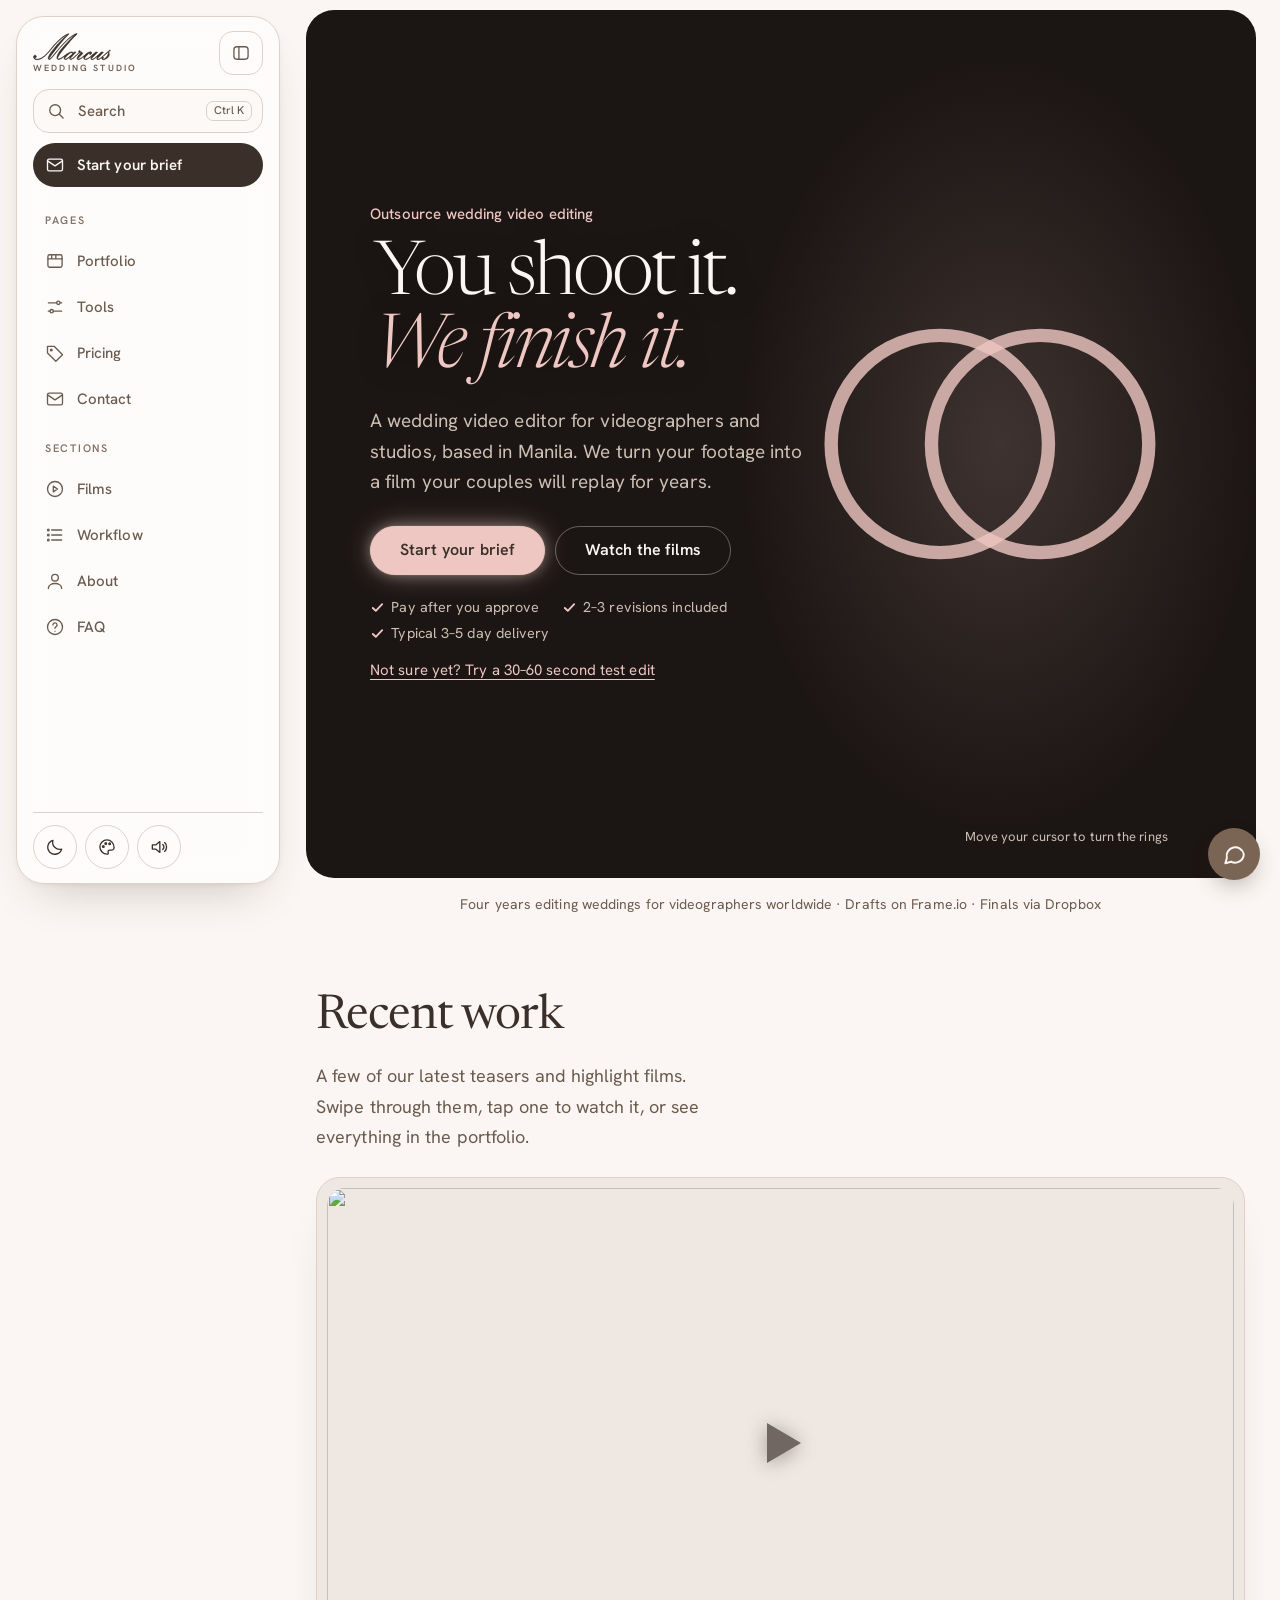
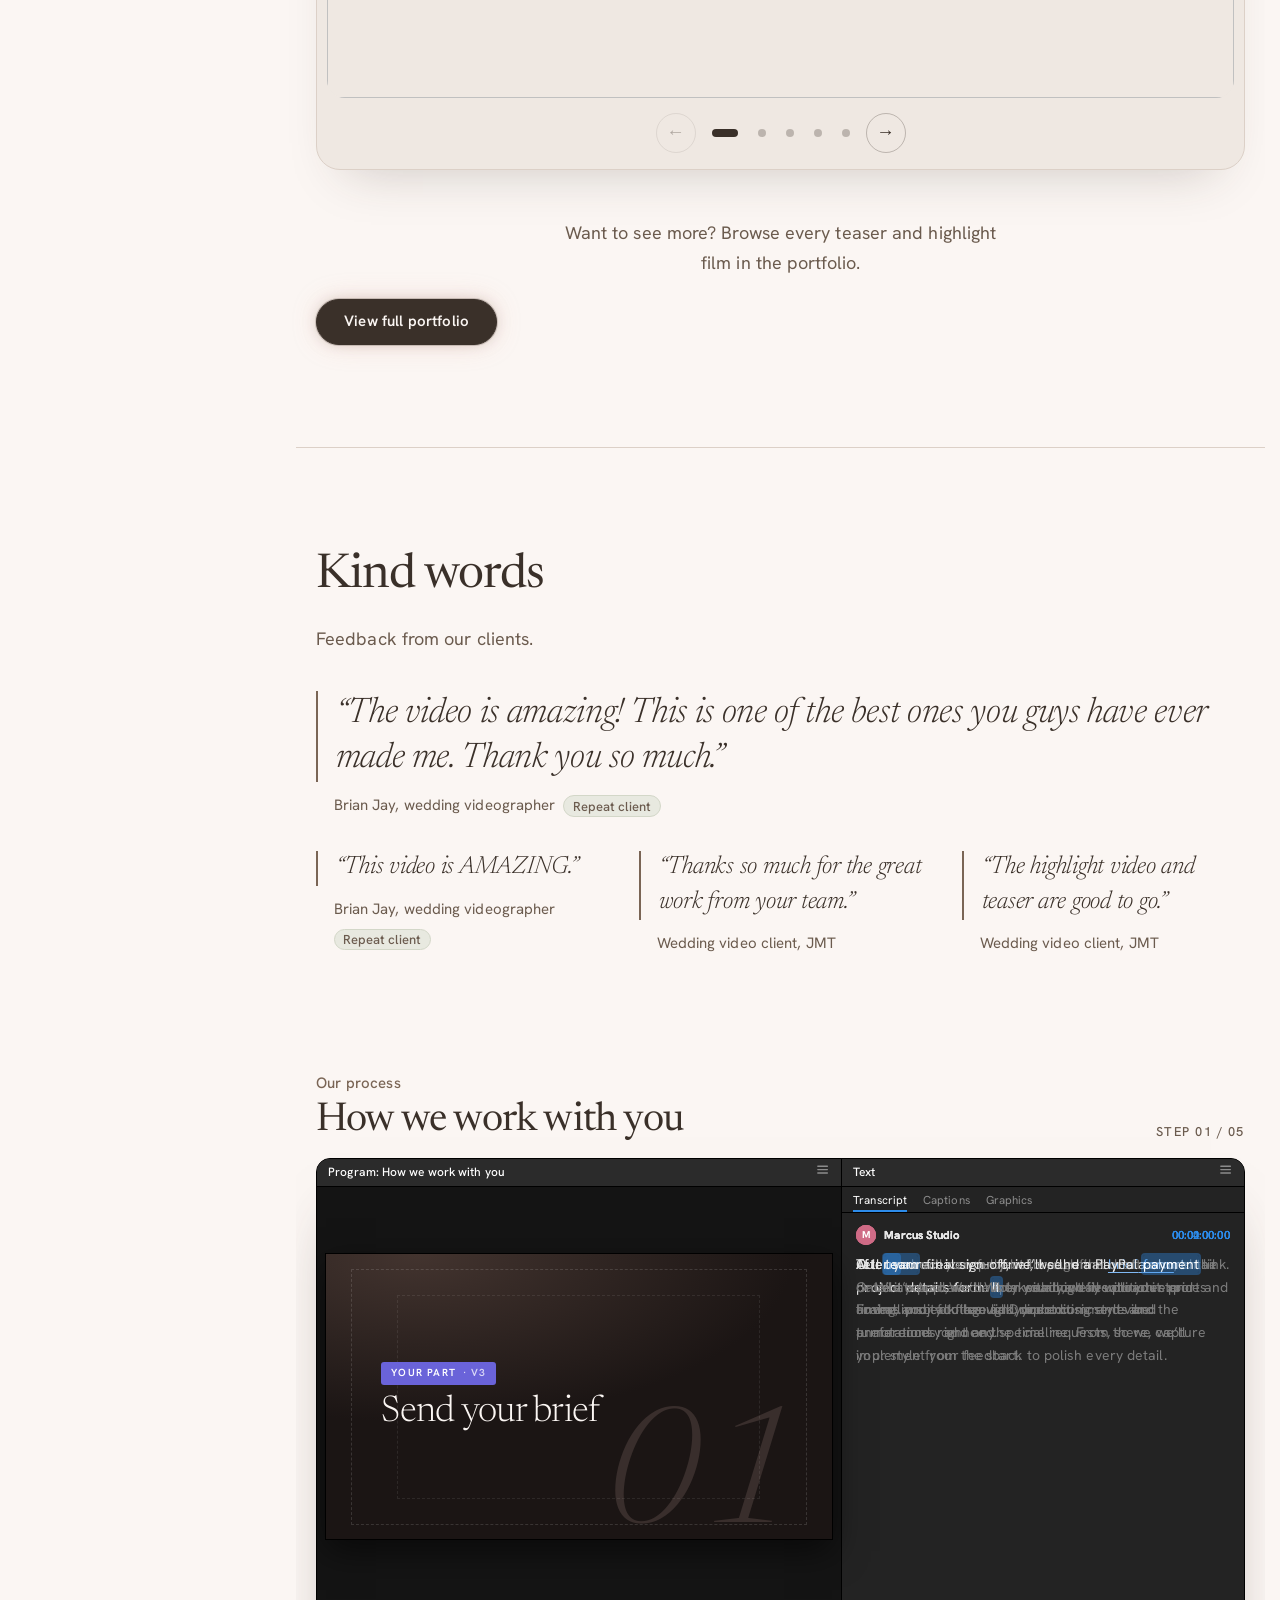
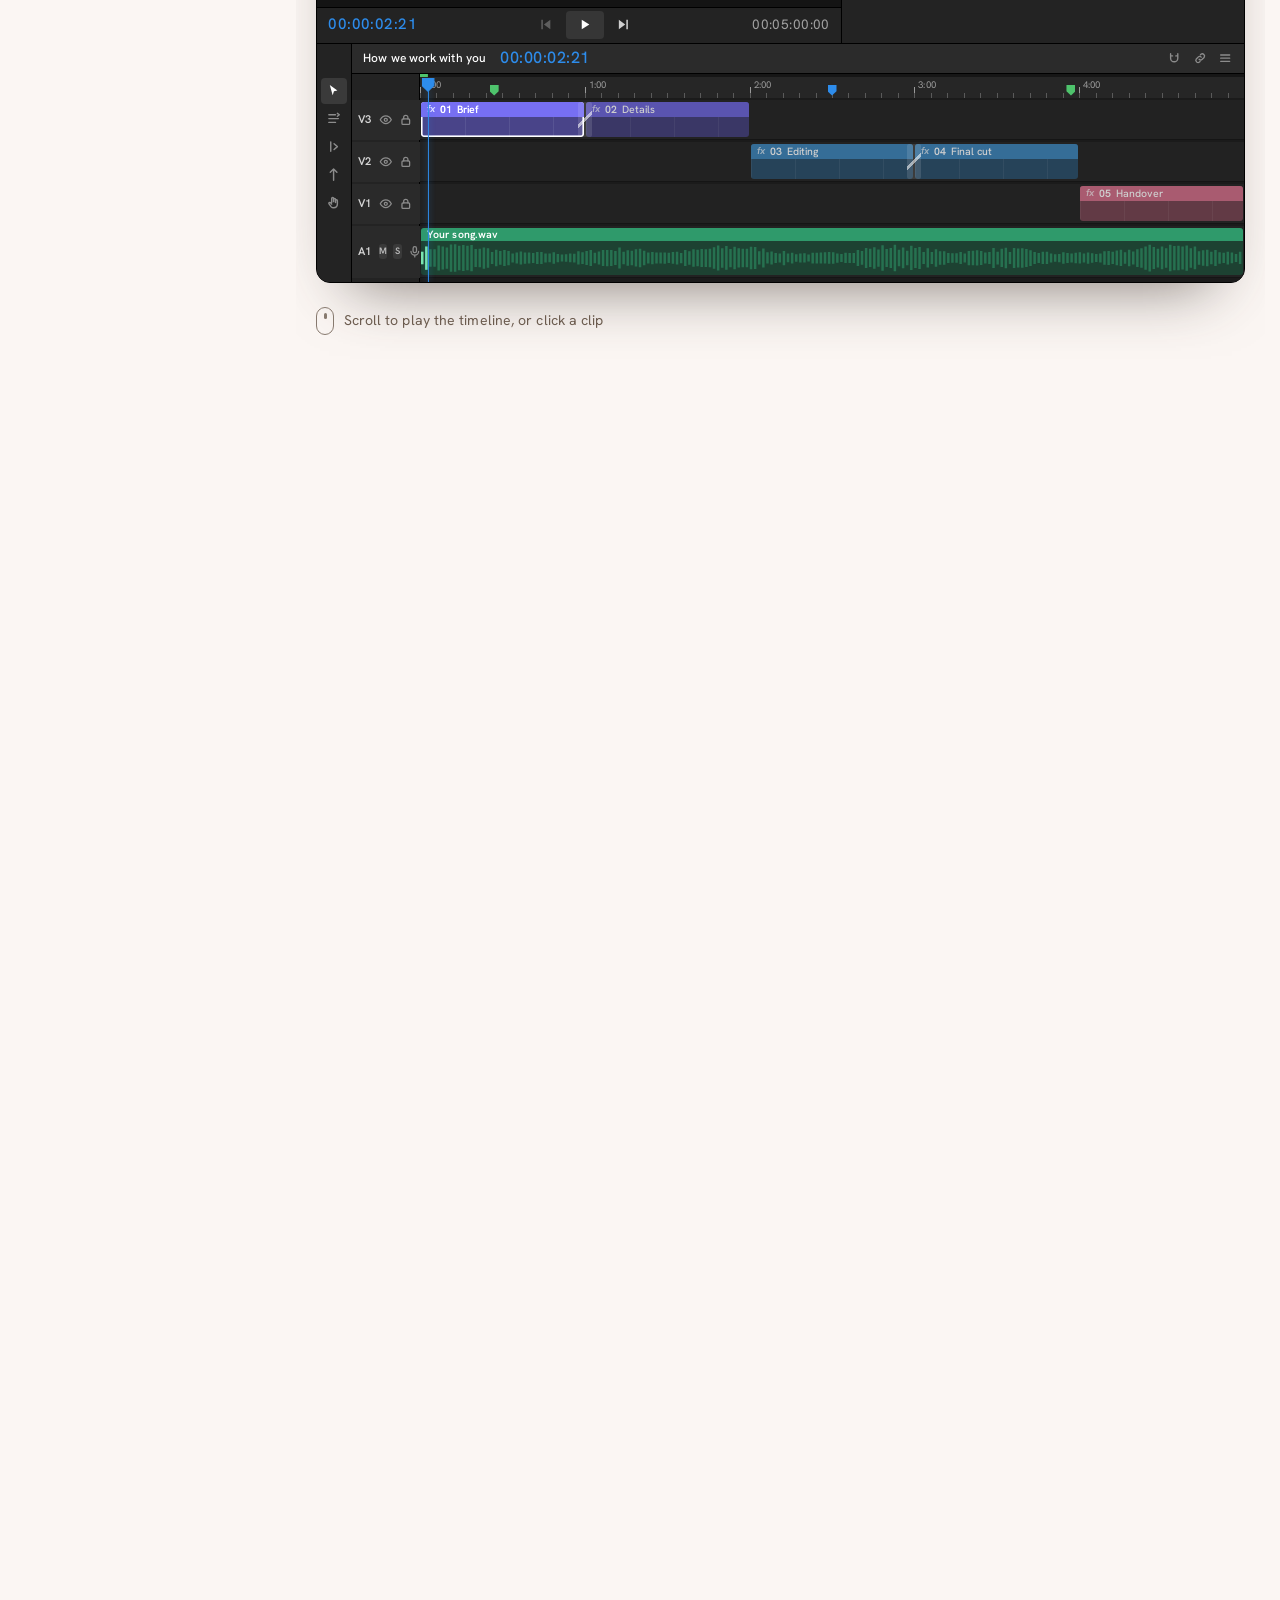
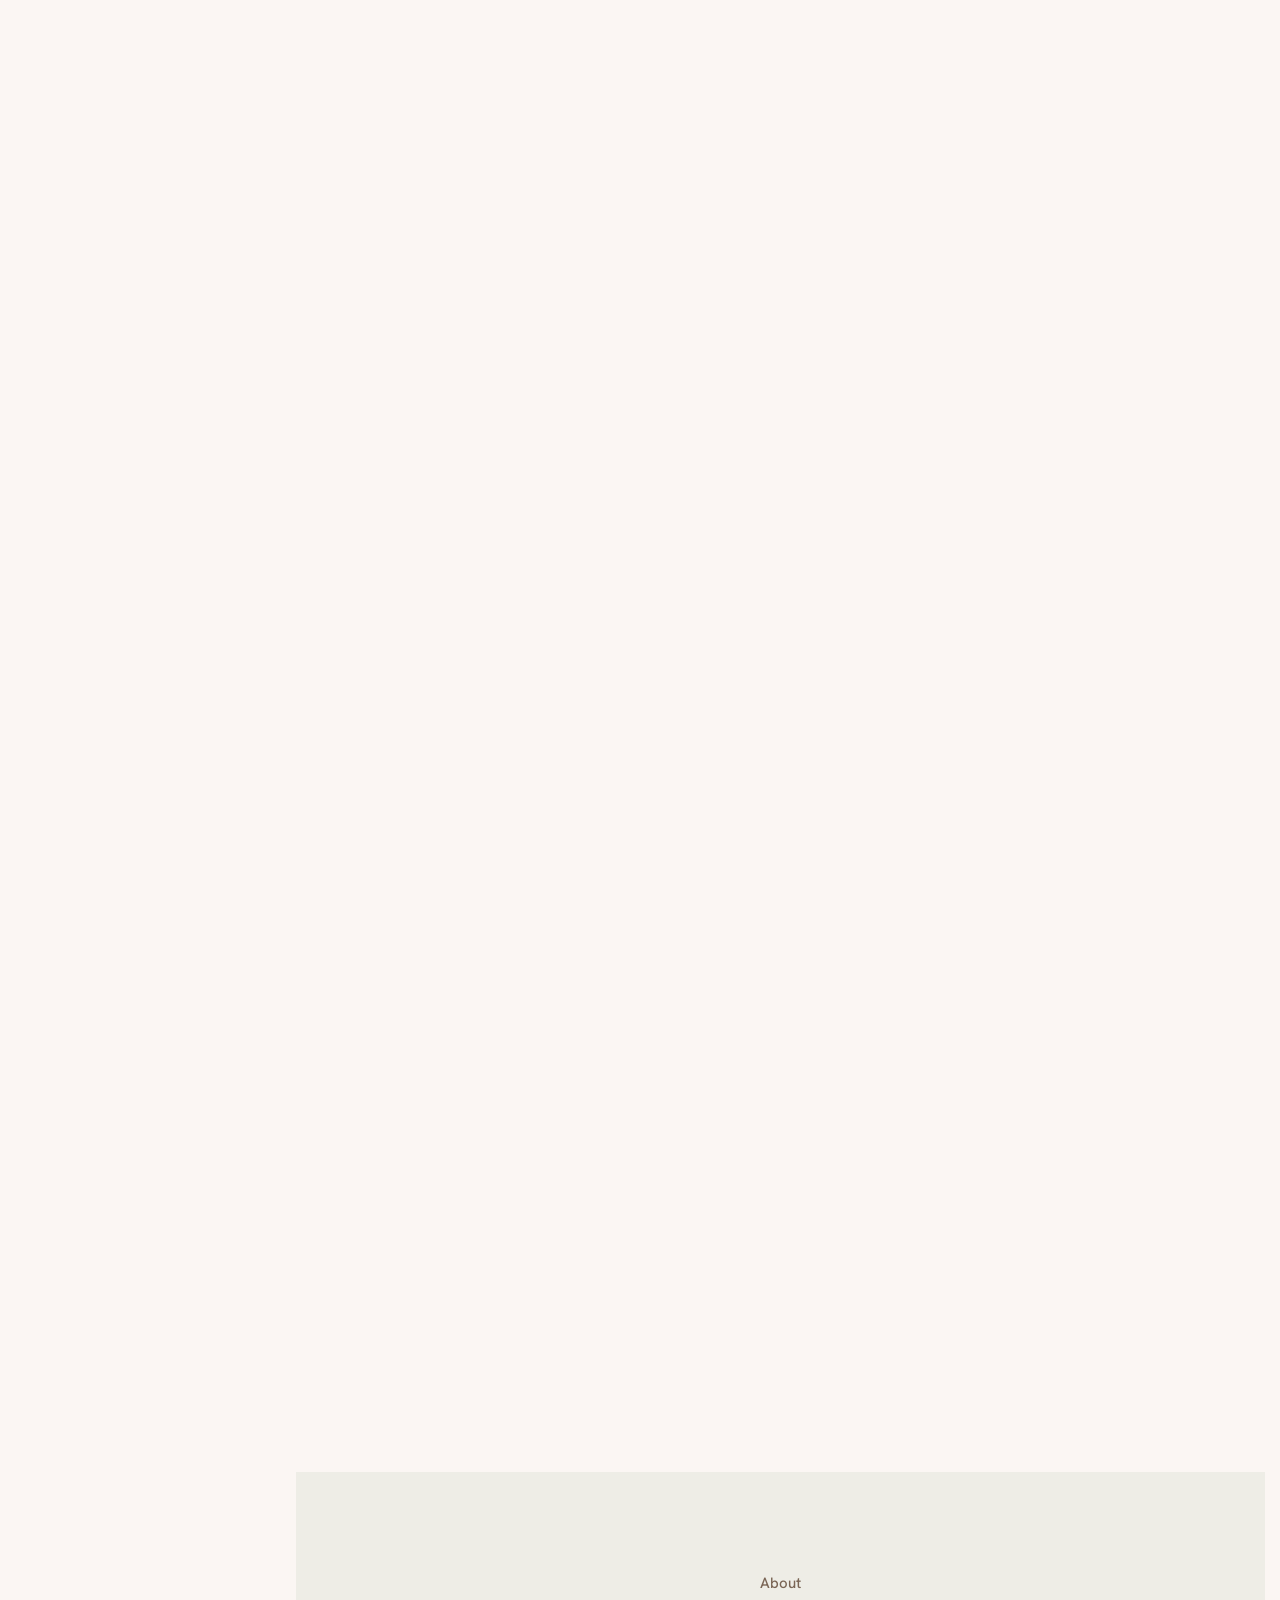
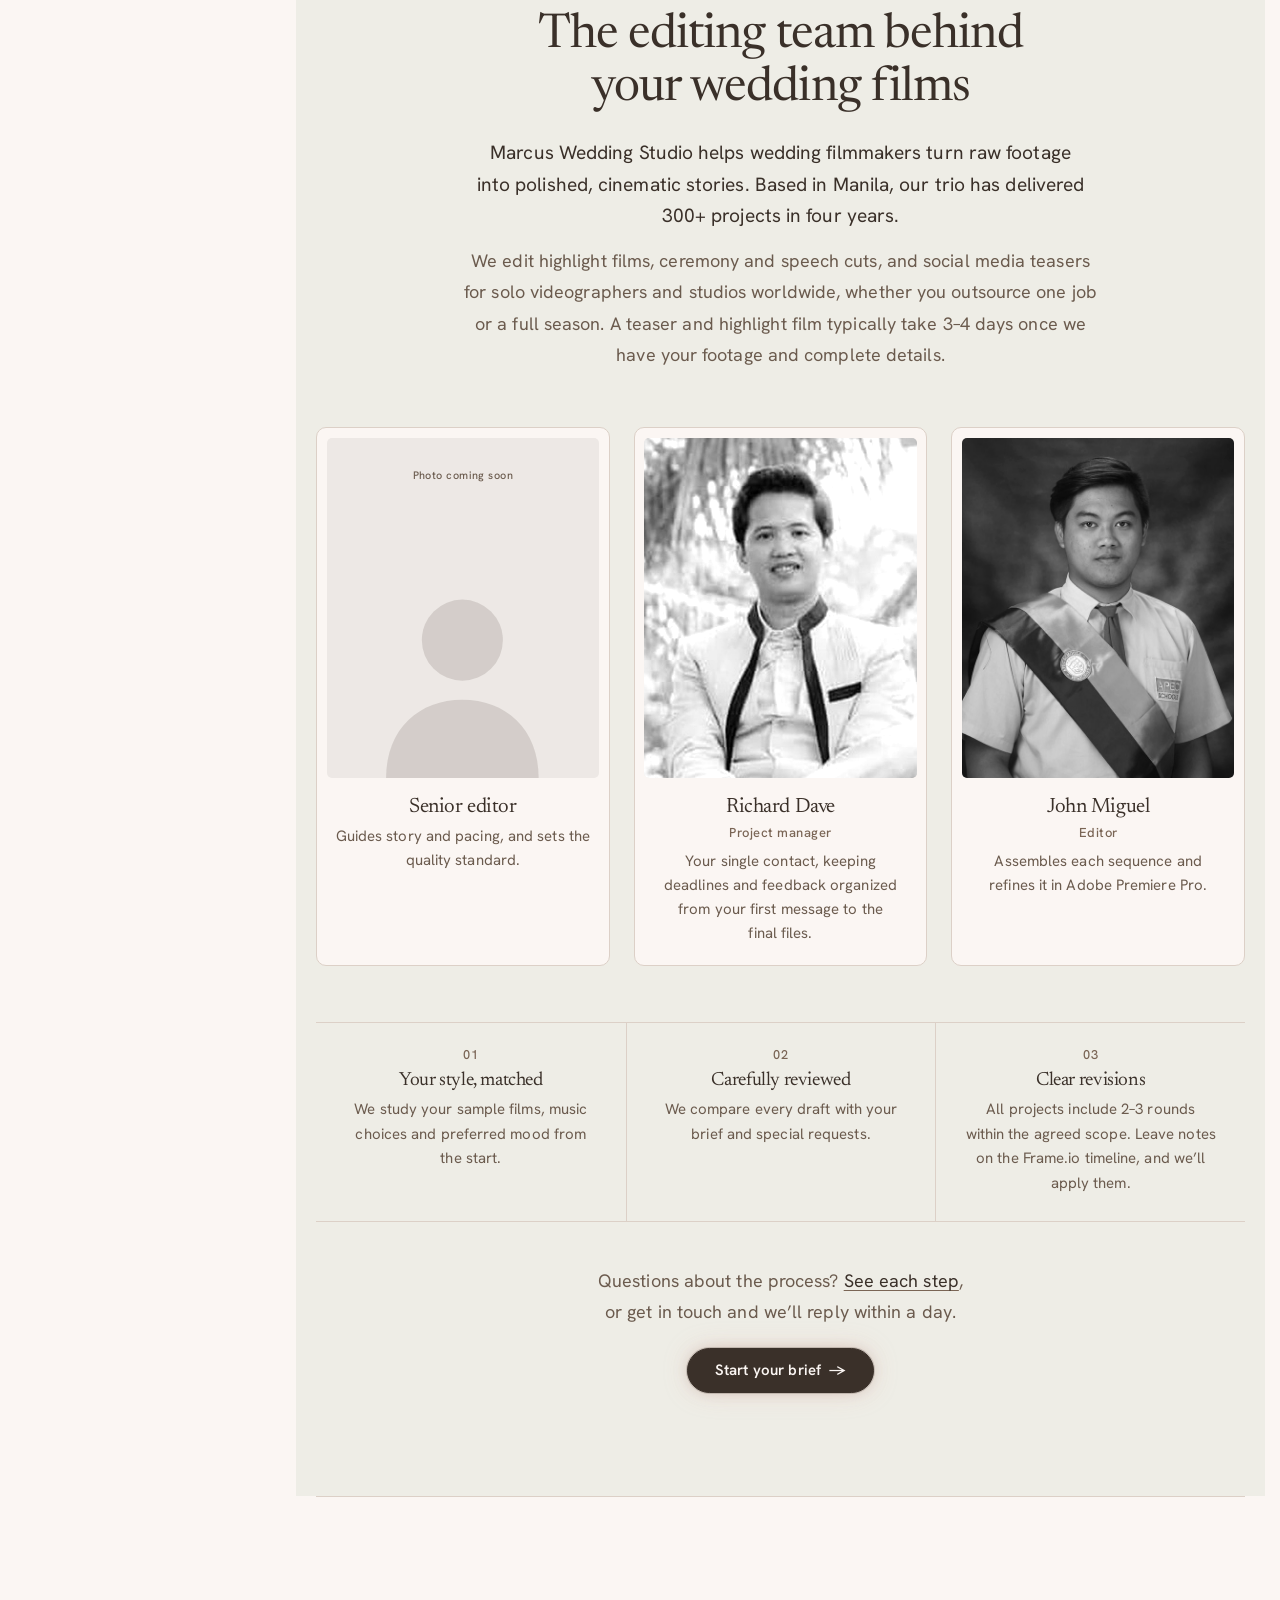
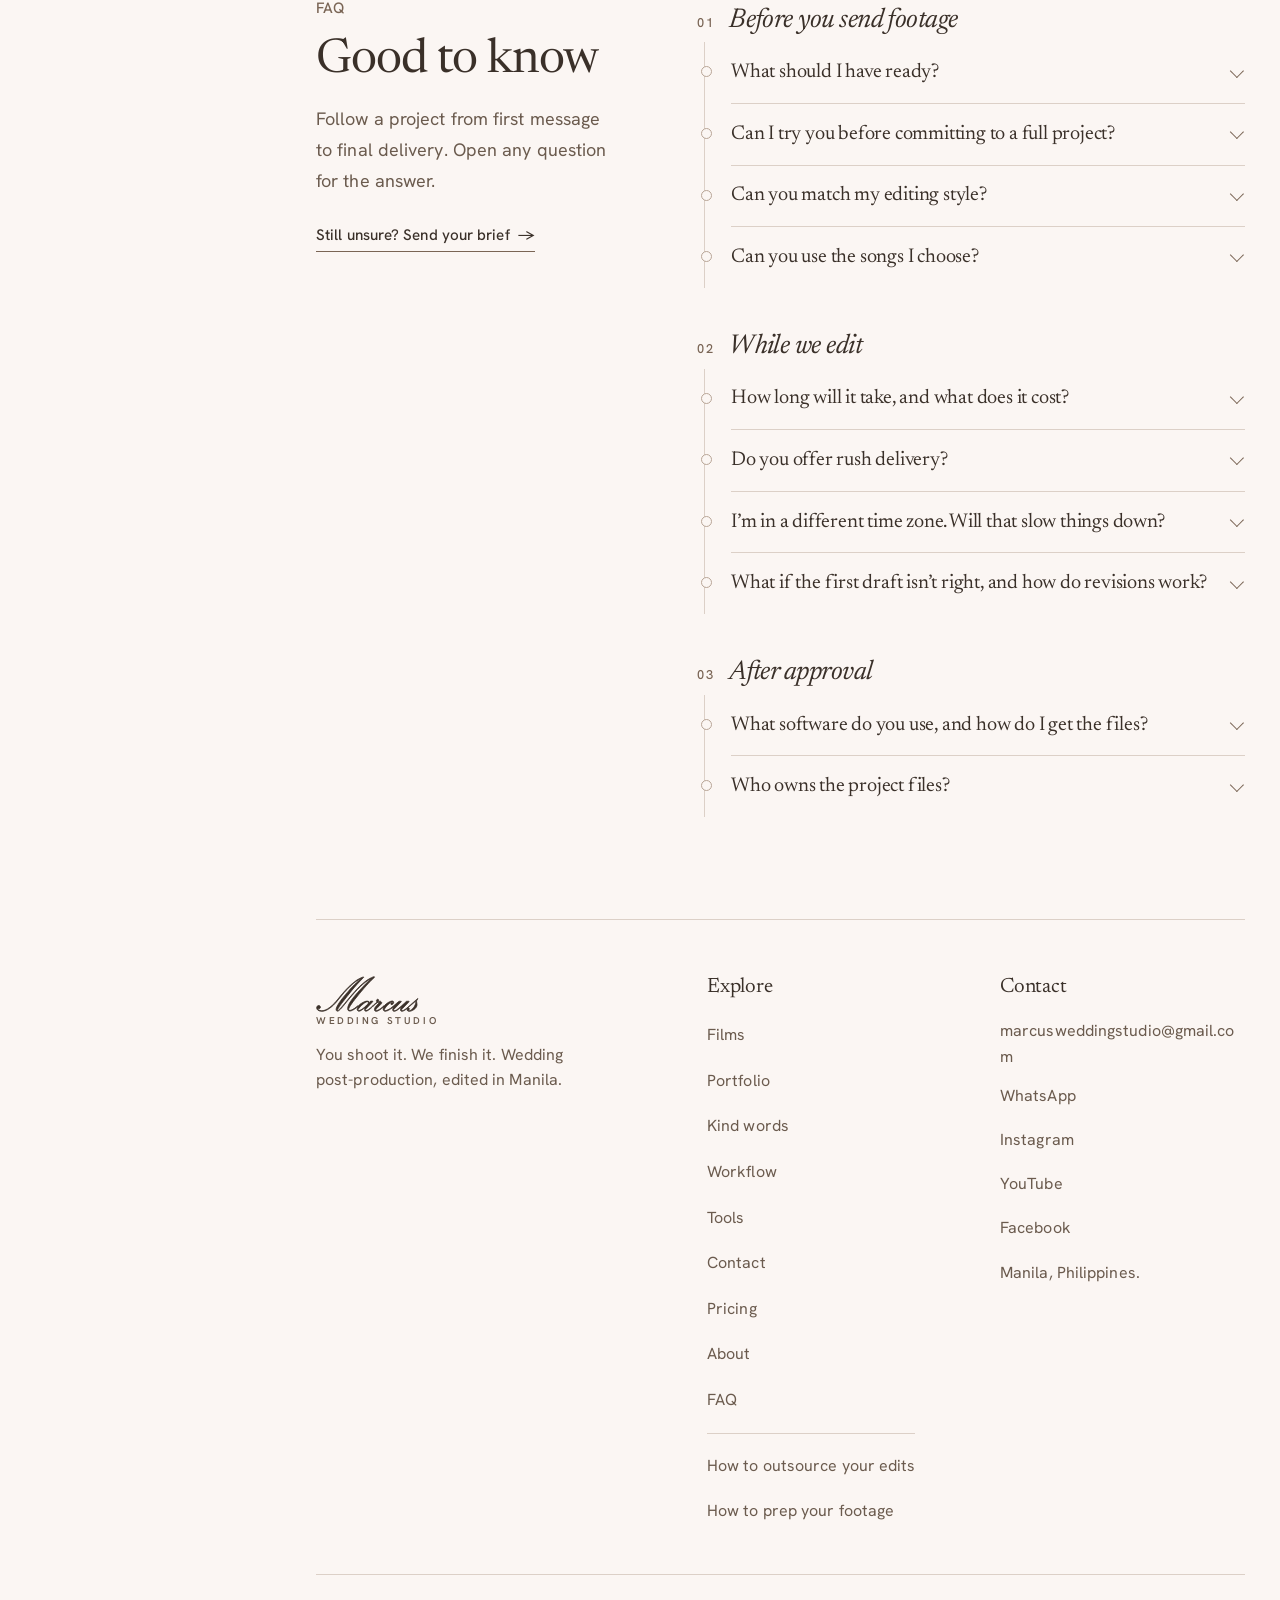
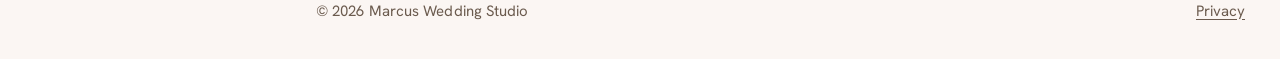
==== commit 263357af: "Add files via upload" ====
--- a/index.html
+++ b/index.html
@@ -108,7 +108,7 @@
 </div>
 <ul class="ab-team" aria-label="The team">
 <li class="ab-m rv"><div class="ab-photo"><svg viewBox="0 0 80 100" preserveAspectRatio="xMidYMax meet" role="img" aria-label="Photo of the senior editor coming soon"><circle cx="40" cy="42" r="17"/><path d="M8 100c0-21 14-33 32-33s32 12 32 33z"/></svg><span class="ab-soon" aria-hidden="true">Photo coming soon</span></div><div><h3>Senior editor</h3><p>Guides story and pacing, and sets the quality standard.</p></div></li>
-<li class="ab-m rv"><div class="ab-photo"><img src="team-project-manager.jpg" width="507" height="720" loading="lazy" decoding="async" alt="Richard Dave, project manager of Marcus Wedding Studio, smiling in a cream suit"></div><div><h3>Richard Dave</h3><p class="ab-role">Project manager</p><p>Your single contact, keeping deadlines and feedback organized from your first message to the final files.</p></div></li>
+<li class="ab-m rv"><div class="ab-photo"><img src="team-project-manager.jpg" width="480" height="600" loading="lazy" decoding="async" alt="Richard Dave, project manager of Marcus Wedding Studio, smiling in a cream suit"></div><div><h3>Richard Dave</h3><p class="ab-role">Project manager</p><p>Your single contact, keeping deadlines and feedback organized from your first message to the final files.</p></div></li>
 <li class="ab-m rv"><div class="ab-photo"><img src="team-editor.jpg" width="570" height="810" loading="lazy" decoding="async" alt="John Miguel, editor at Marcus Wedding Studio, in a light blue uniform with an orange and navy sash"></div><div><h3>John Miguel</h3><p class="ab-role">Editor</p><p>Assembles each sequence and refines it in Adobe Premiere Pro.</p></div></li>
 </ul>
 <ul class="ab-pts">
--- a/site.css
+++ b/site.css
@@ -212,7 +212,6 @@
 .ab-photo{position:relative;aspect-ratio:4/5;overflow:hidden;border-radius:5px;background:color-mix(in srgb,var(--ink) 7%,var(--bg))}
 .ab-photo img,.ab-photo svg{position:absolute;inset:0;width:100%;height:100%}
 .ab-photo img{object-fit:cover;object-position:50% 30%;filter:grayscale(1) brightness(1.06) contrast(1);transition:filter .6s var(--ease)}
-.ab-m:nth-child(2) img{object-position:50% 0;transform:scale(1.3);transform-origin:93% 67%;filter:grayscale(1) brightness(.9) contrast(1.08)}
 .ab-photo svg{inset:auto 0 0;margin:0 auto;width:70%;height:70%;fill:color-mix(in srgb,var(--ink) 14%,transparent)}
 .ab-soon{position:absolute;left:.3rem;right:.3rem;top:9%;text-align:center;font:500 .68rem/1.3 var(--f-body);letter-spacing:.04em;color:var(--muted)}
 .ab-m h3{font-size:1.3rem}
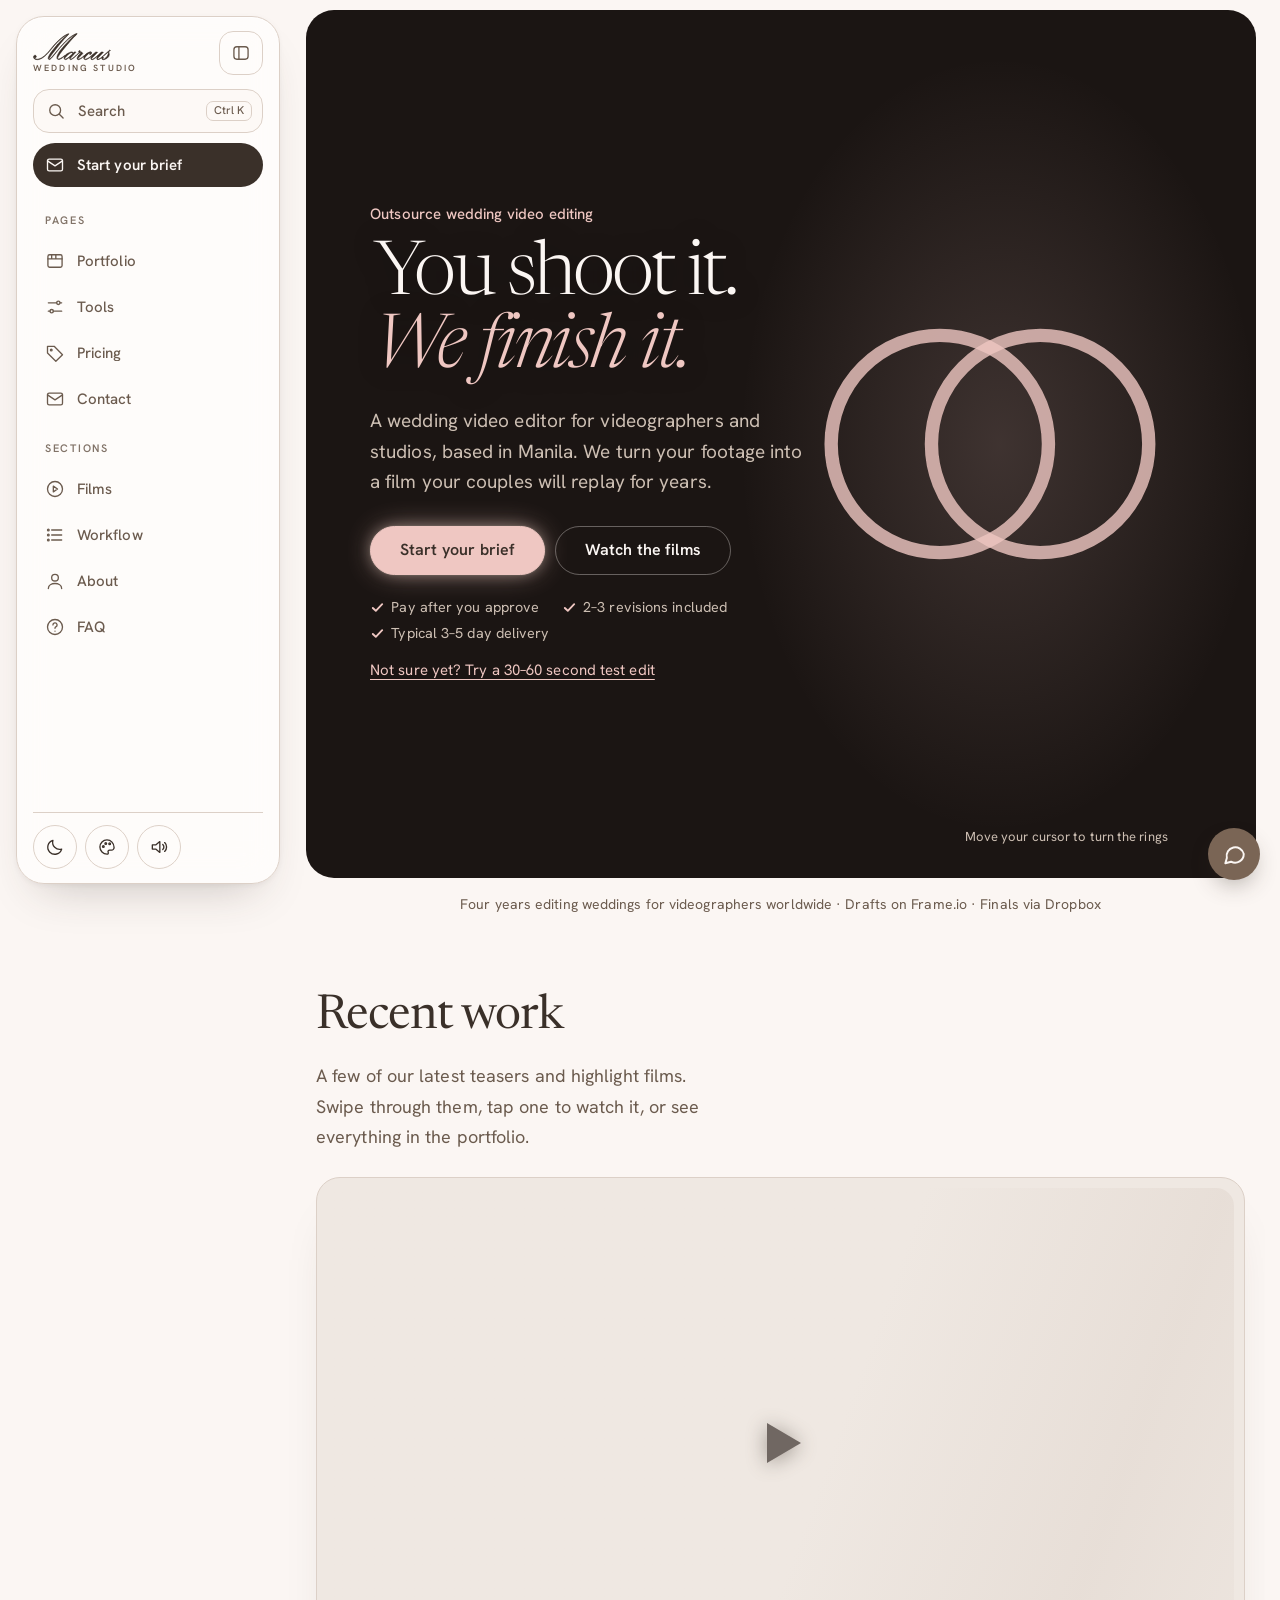
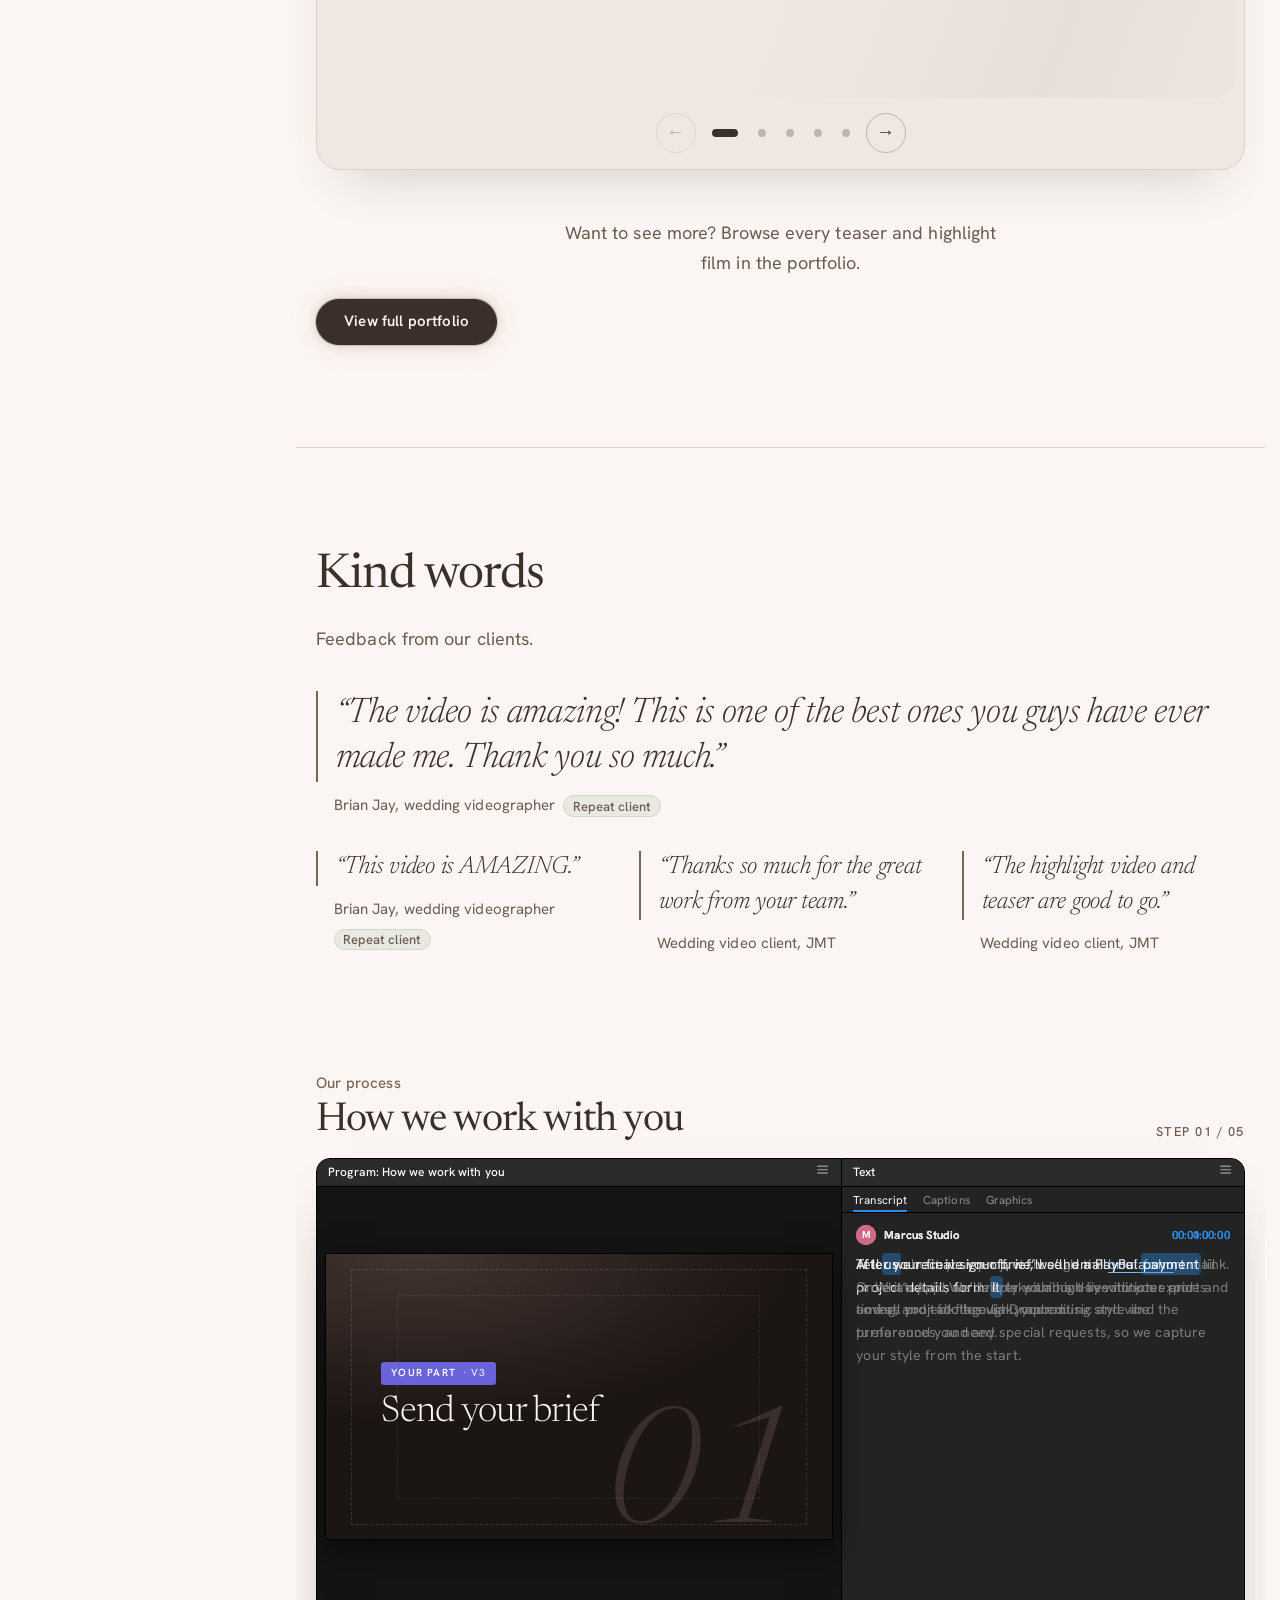
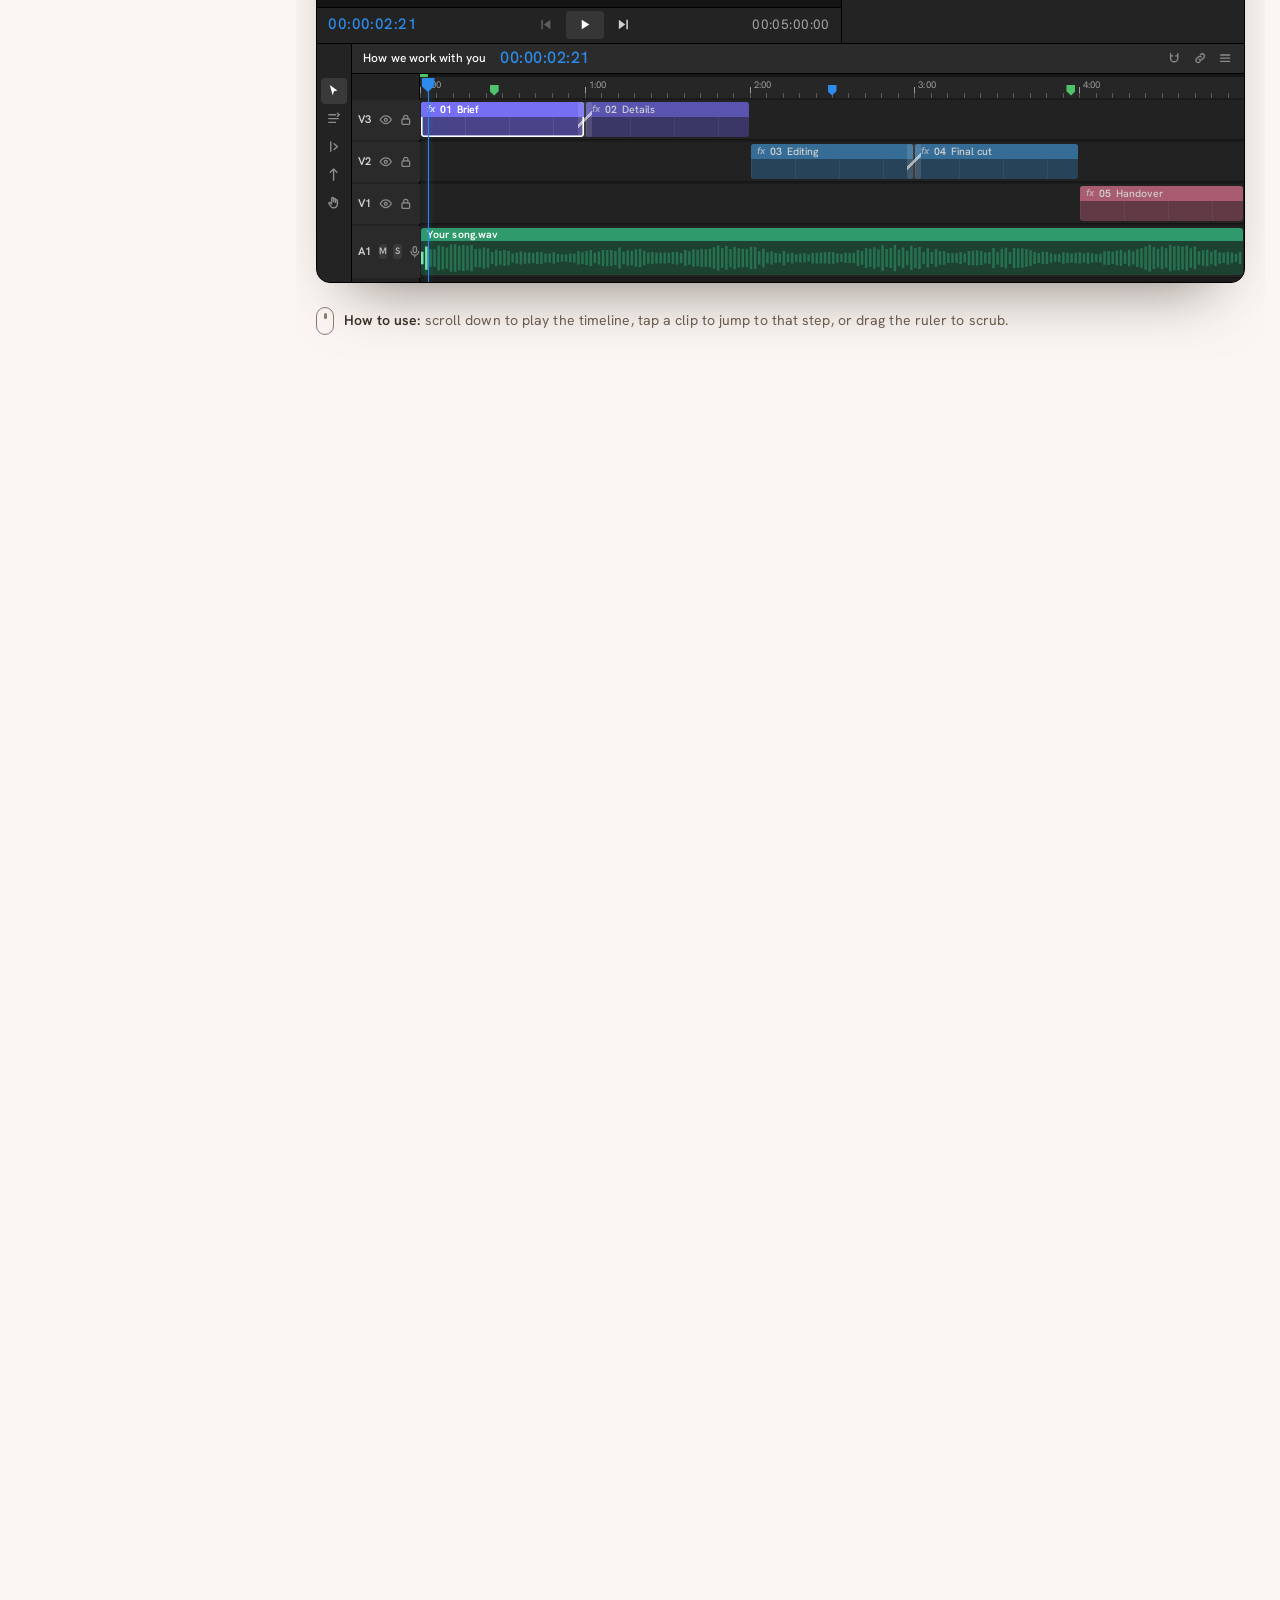
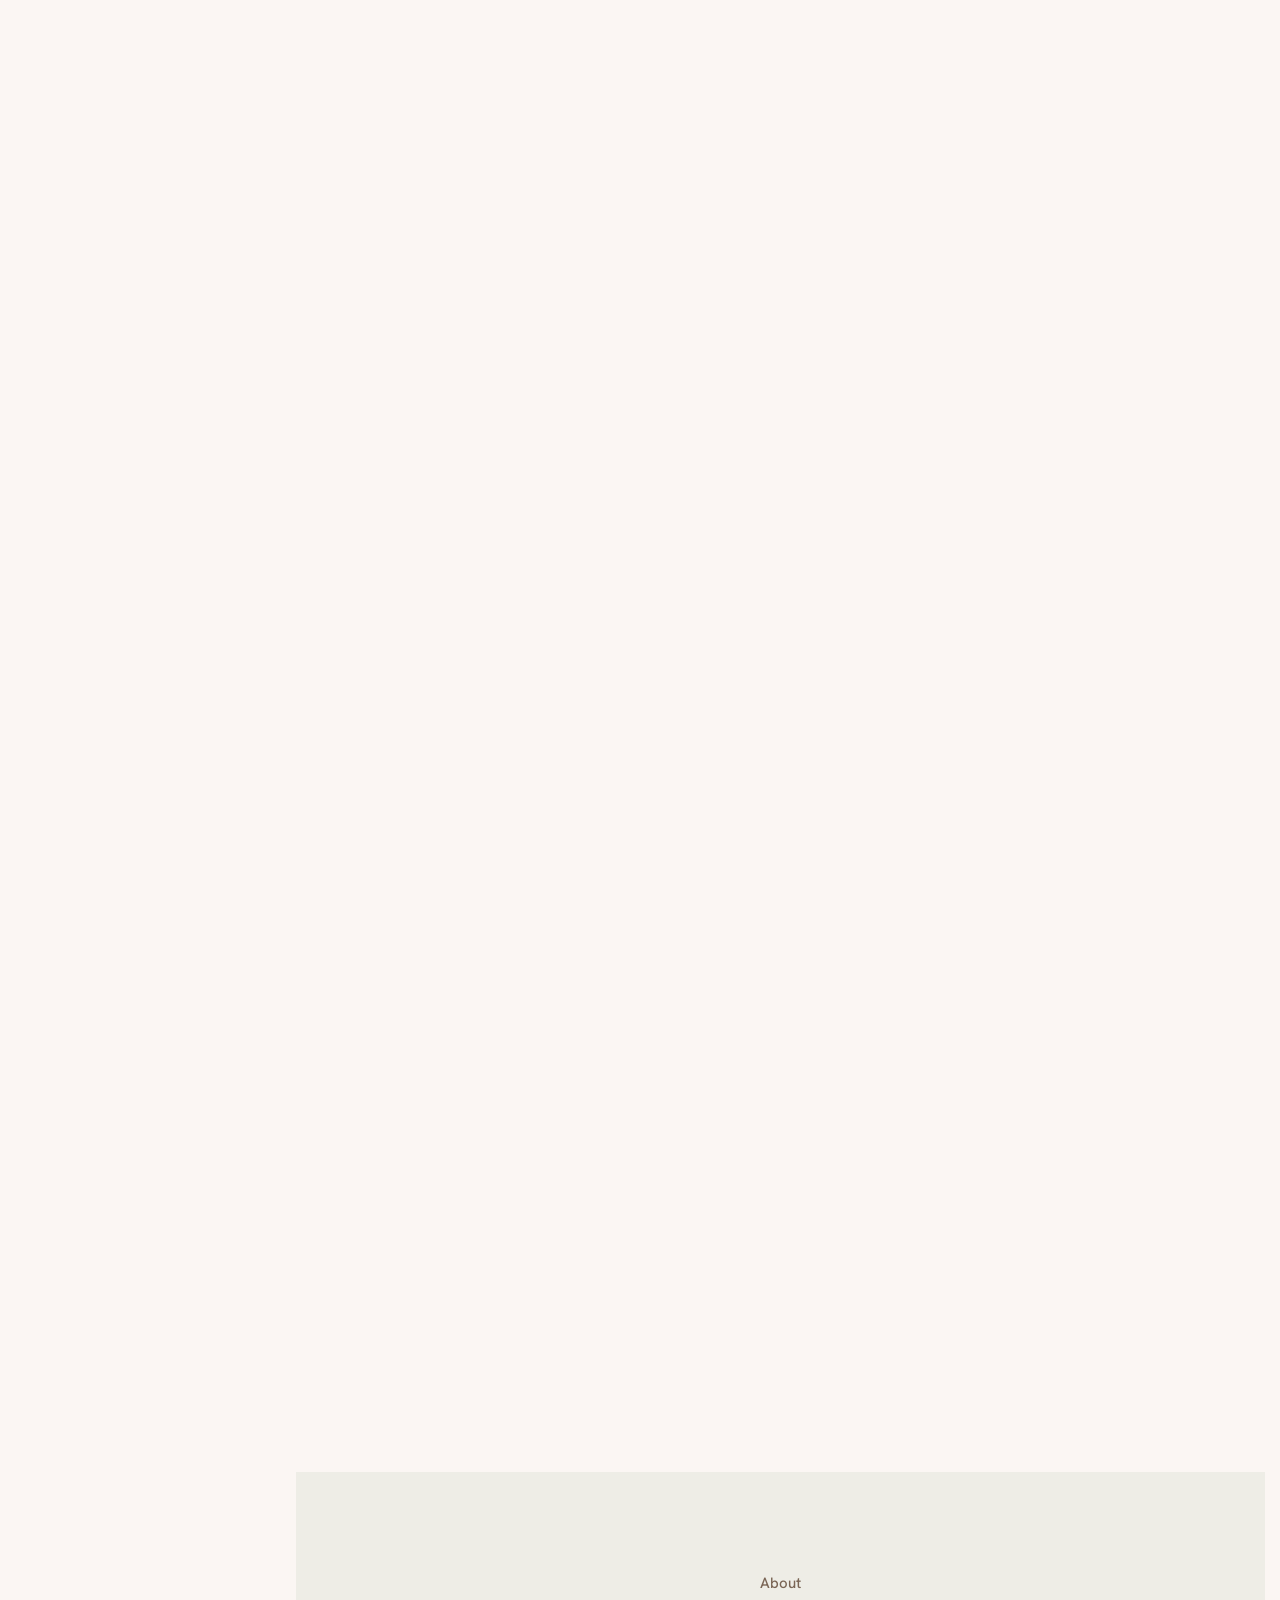
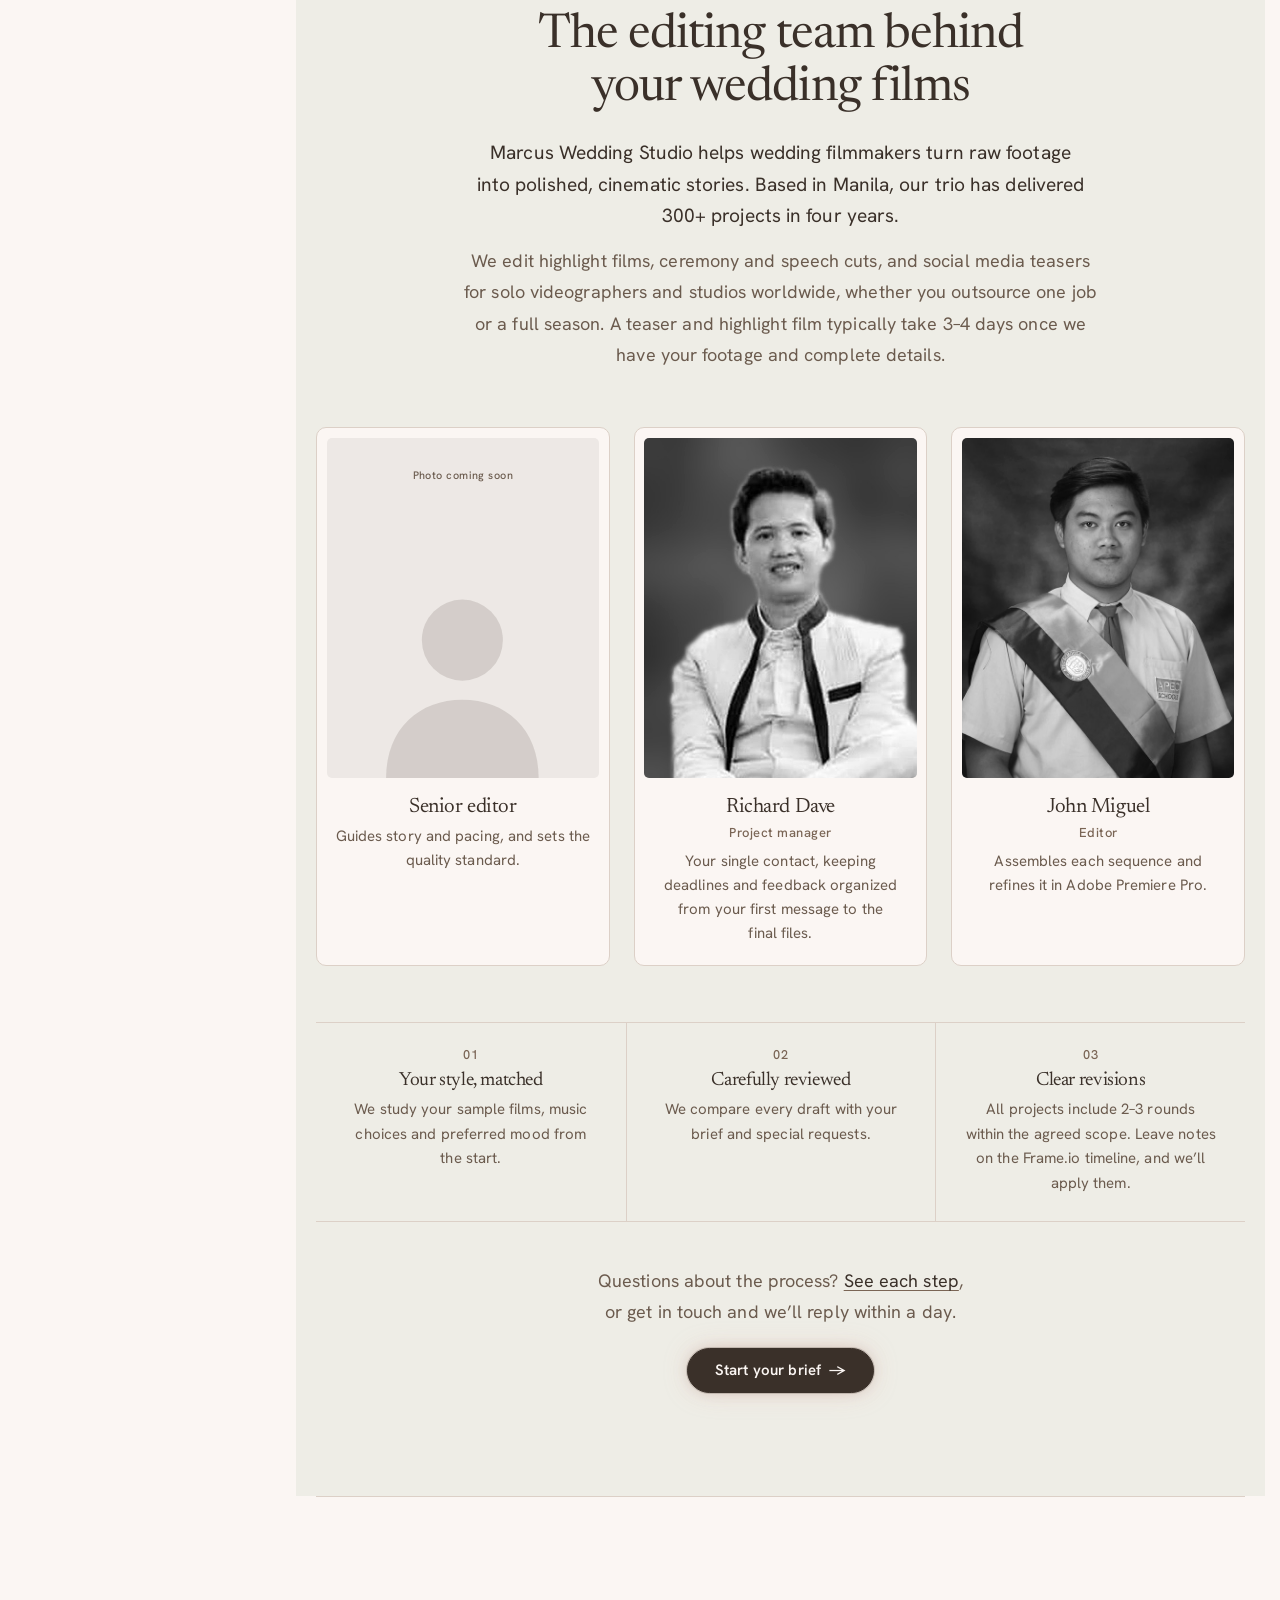
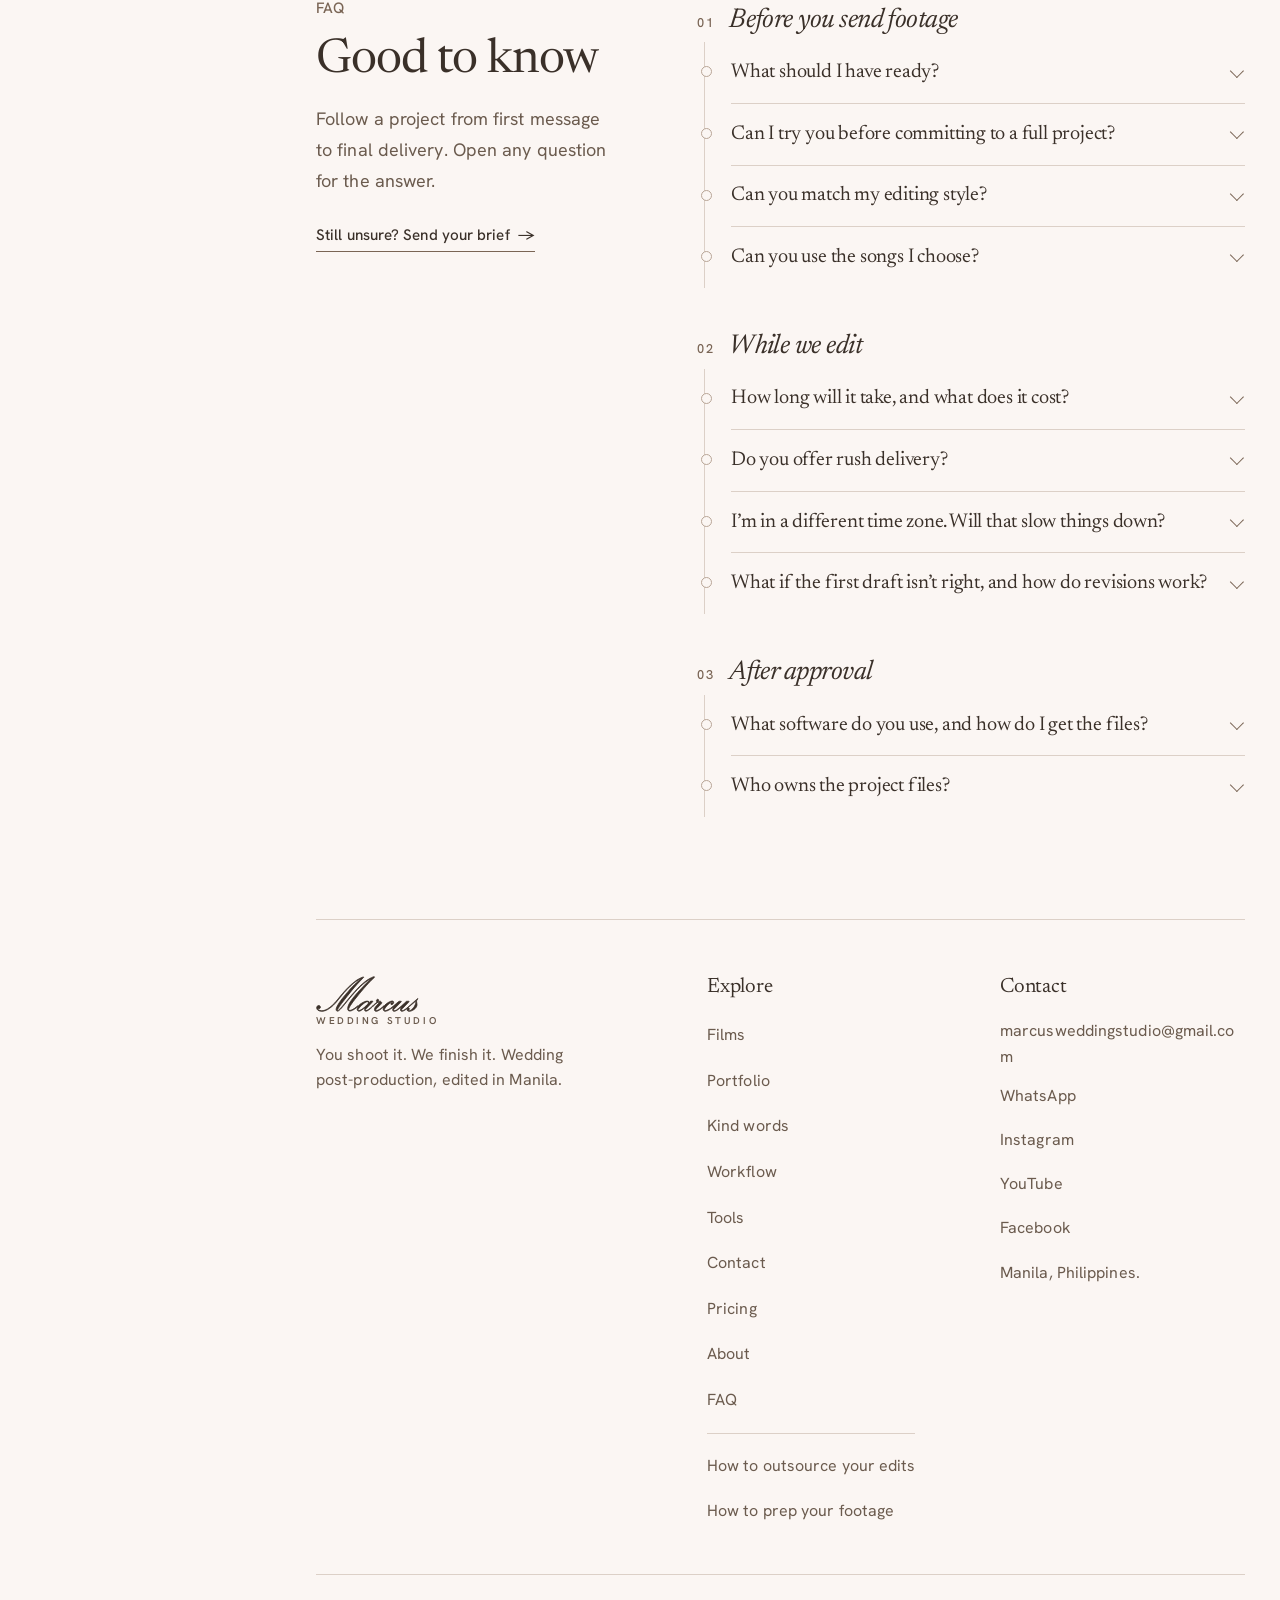
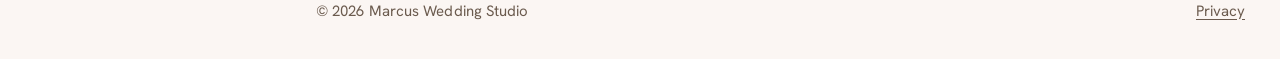
==== commit 9c37f0ea: "Add files via upload" ====
--- a/index.html
+++ b/index.html
@@ -94,7 +94,7 @@
 </ol>
 <div class="ctl"><button type="button" id="sp" aria-label="Previous step">‹</button><div class="dots2" id="sd"></div><button type="button" id="sn" aria-label="Next step">›</button></div>
 </div>
-<div class="pp-cta"><p class="pp-hint" id="ppHint"><i aria-hidden="true"></i>Scroll to play the timeline, or click a clip</p>
+<div class="pp-cta"><p class="pp-hint" id="ppHint"><i aria-hidden="true"></i><span><b>How to use:</b> <span class="hw-pin">scroll down to play the timeline</span><span class="hw-free">press play to run the timeline</span>, tap a clip to jump to that step, or drag the ruler to scrub.</span></p>
 <div class="cta"><a class="btn" href="contact.html" data-ev="CTA Click" data-label="Workflow: Start a project">Start your brief</a><a class="btn ghost wa" href="contact.html" target="_blank" rel="noopener" hidden data-ev="CTA Click" data-label="Workflow: WhatsApp">Message us on WhatsApp</a><a class="btn ghost bk" href="contact.html" target="_blank" rel="noopener" hidden data-ev="CTA Click" data-label="Workflow: Book a call">Book a call</a></div>
 </div>
 </div></div></div>
--- a/process.css
+++ b/process.css
@@ -150,7 +150,12 @@
 .pp.pp-pin .pp-cta .cta{opacity:0;translate:-50% -30%;pointer-events:none}
 .pp.pp-pin .pp-cta.pp-end .cta{opacity:1;translate:-50% -50%;pointer-events:auto}
 .pp.pp-on:not(.pp-pin) .pp-cta{justify-content:center;flex-wrap:wrap;margin-top:.4rem}
-.pp.pp-on:not(.pp-pin) .pp-cta .pp-hint{display:none}
+.pp.pp-on:not(.pp-pin) .pp-cta .pp-hint{flex:1 0 100%;justify-content:center;text-align:left}
+.pp-hint b{font-weight:600;color:var(--ink)}
+.pp .hw-free,.pp:not(.pp-pin) .hw-pin{display:none}
+.pp:not(.pp-pin) .hw-free{display:inline}
+.pp.pp-pin .pp-cta .pp-hint{max-width:calc(100% - 1rem);line-height:1.35}
+.pp.pp-pin .pp-cta.pp-end .pp-hint{pointer-events:none}
 .pp.pp-on:not(.pp-pin) .pp-cta .cta{position:static;translate:none;opacity:1;justify-content:center}
 
 /* ---- narrow screens ---- */
@@ -178,3 +183,4 @@
 
 /* ---- reduced motion ---- */
 @media(prefers-reduced-motion:reduce){.pp-tr,.pp-clip,.pp-w,.pp-cta .cta{transition:none}.pp-hint i::after{animation:none}}
+.pp:not(.pp-pin) .pp-hint i{display:none}
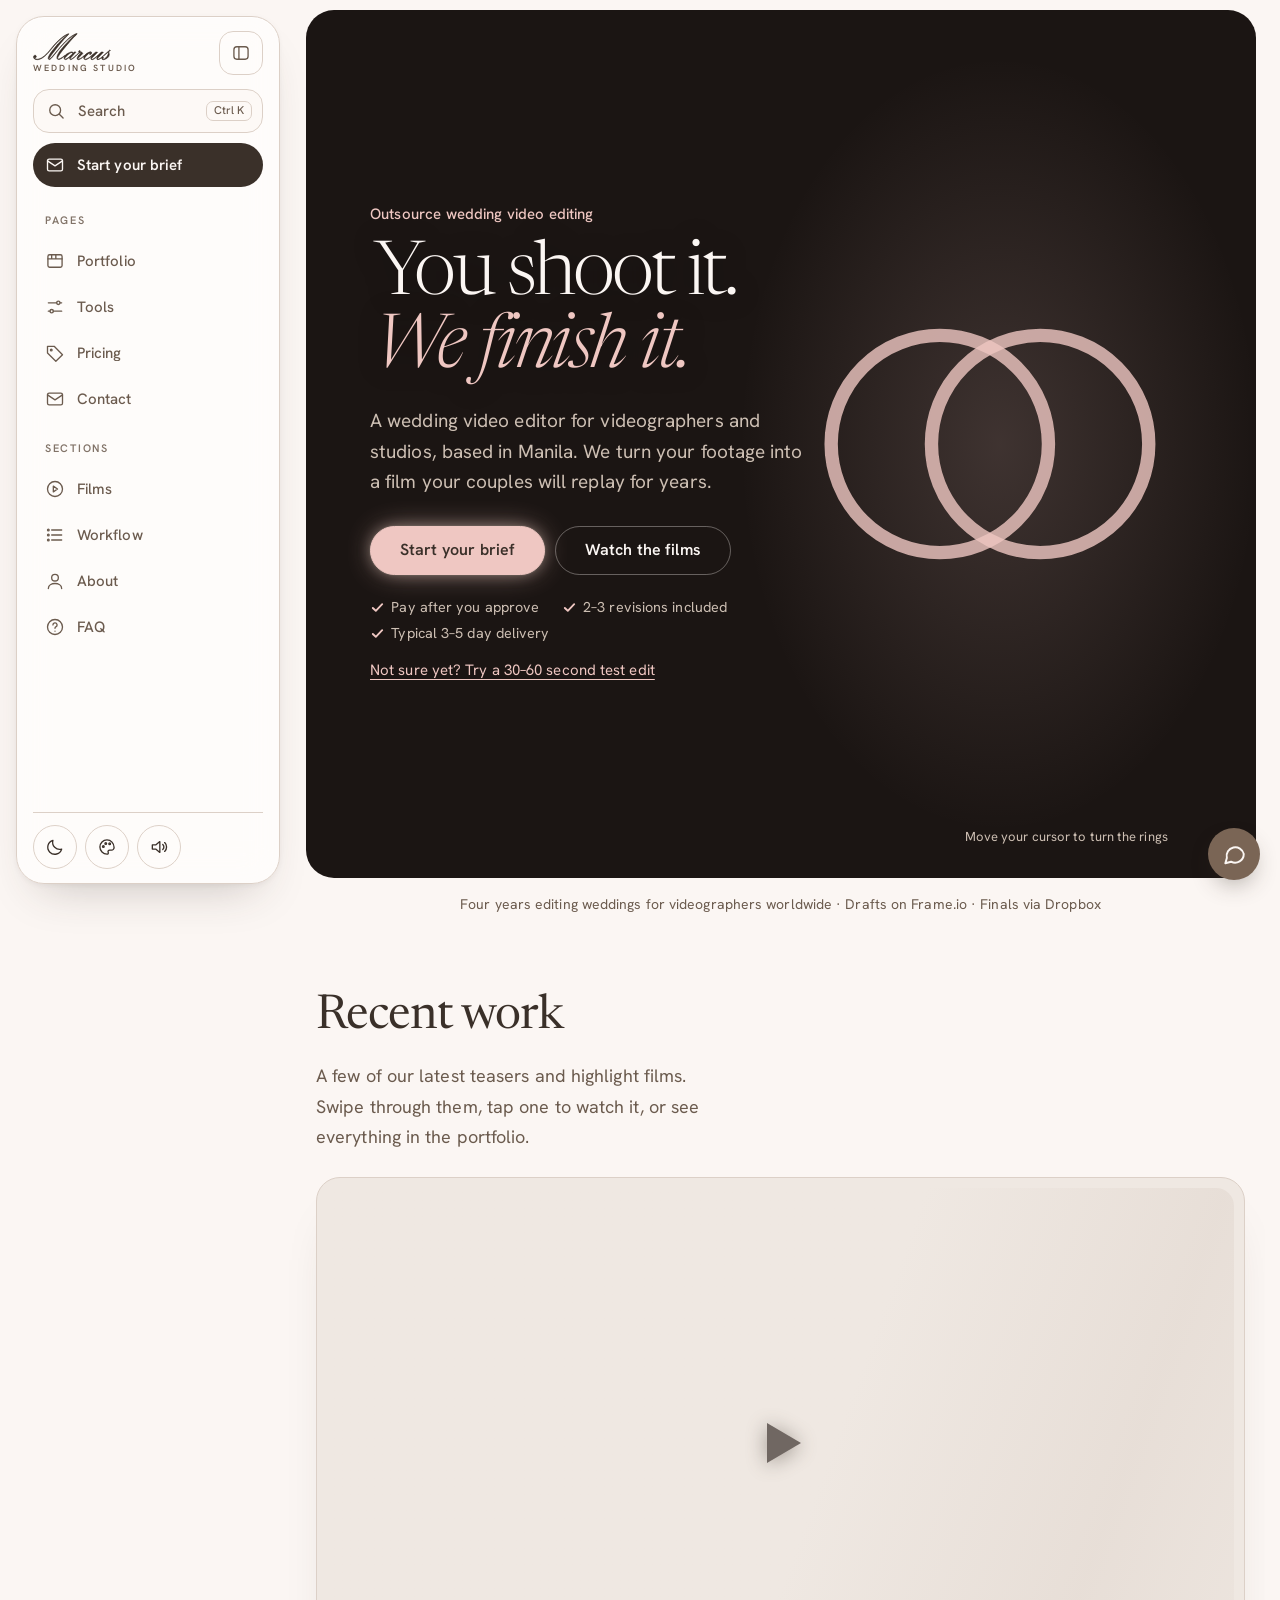
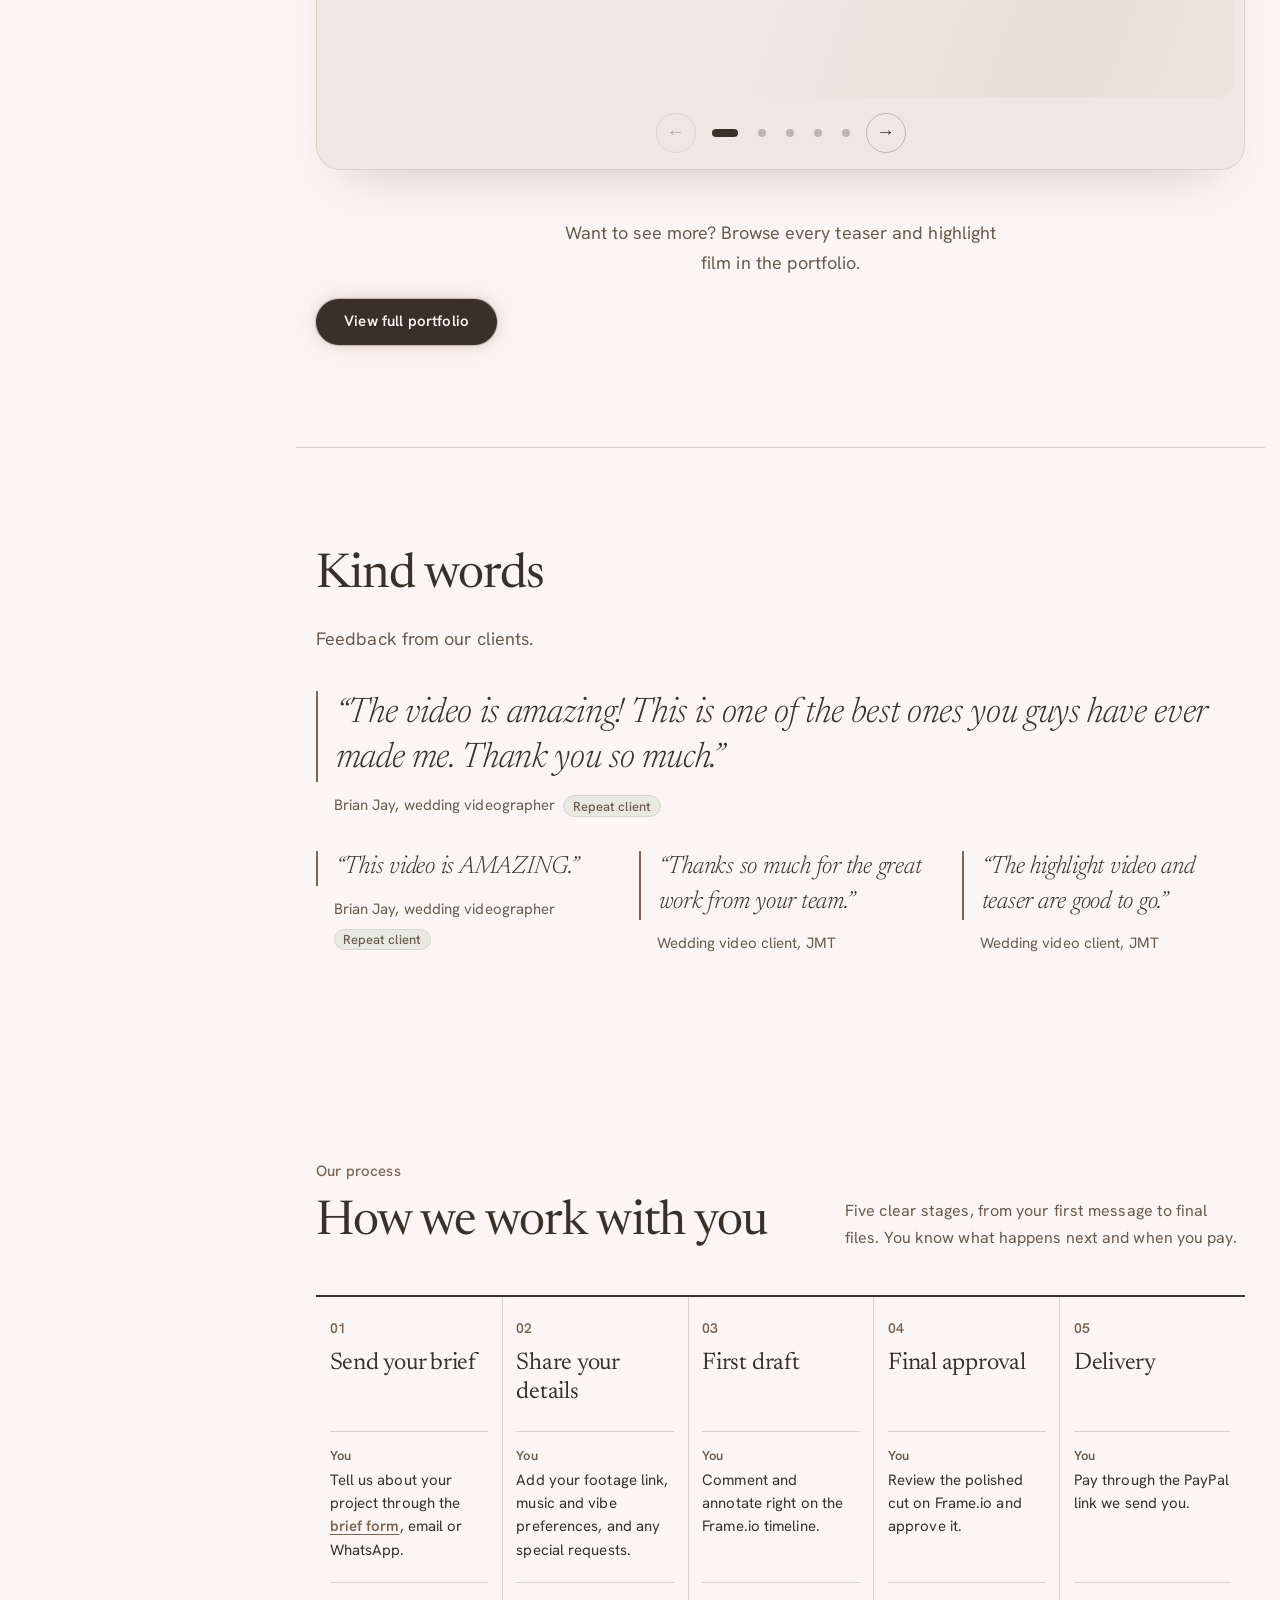
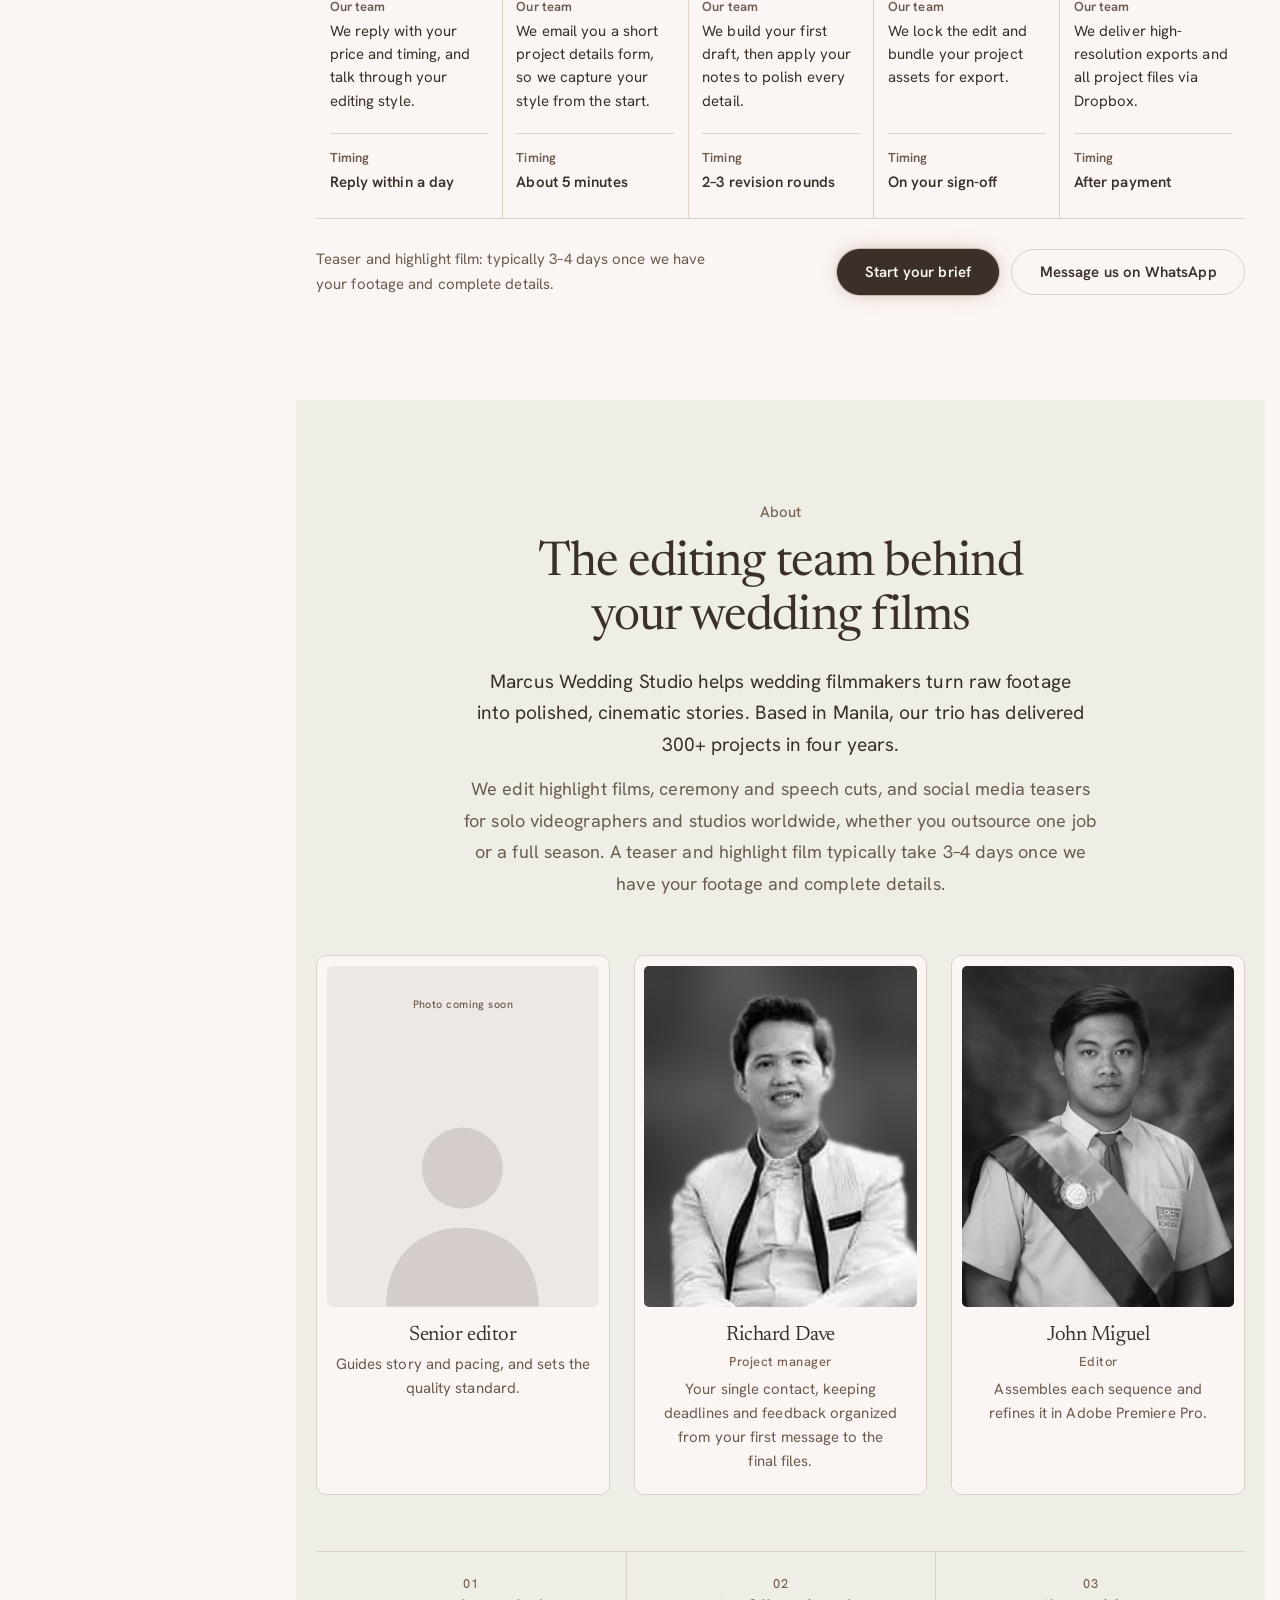
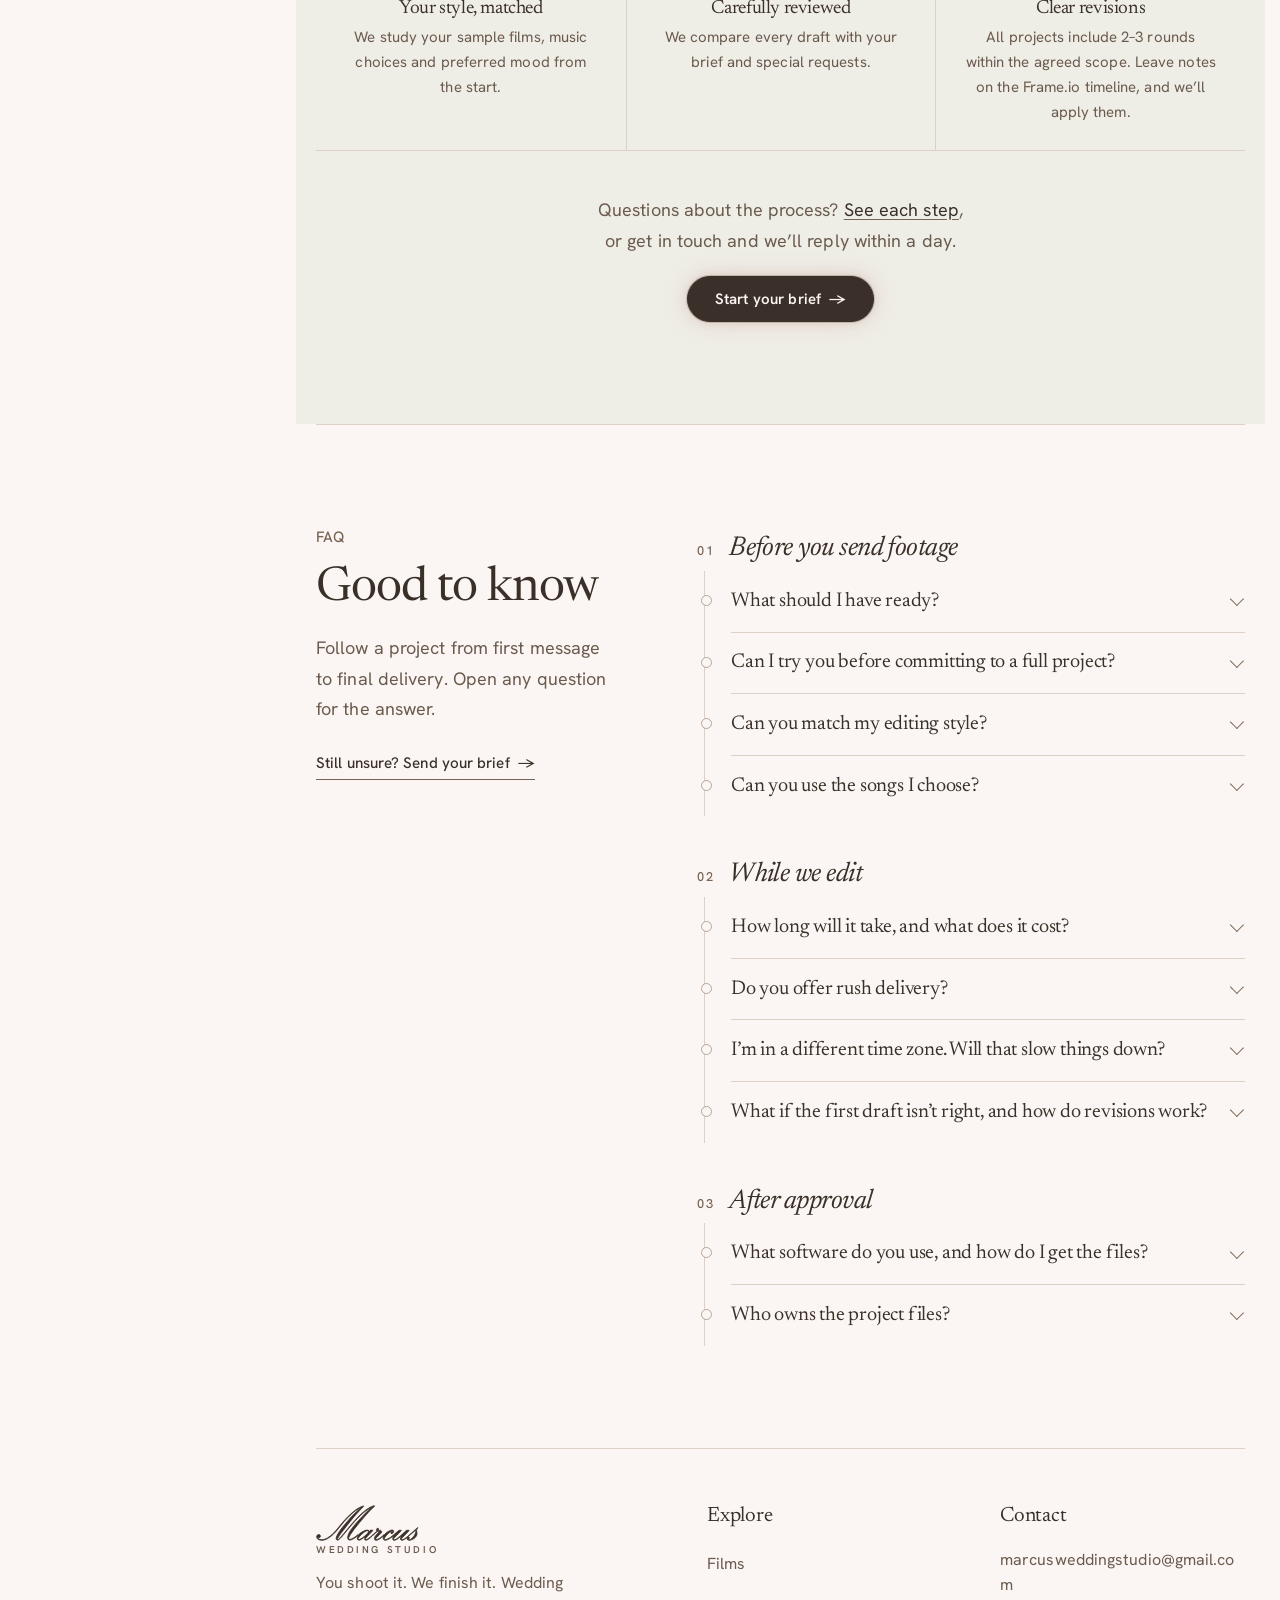
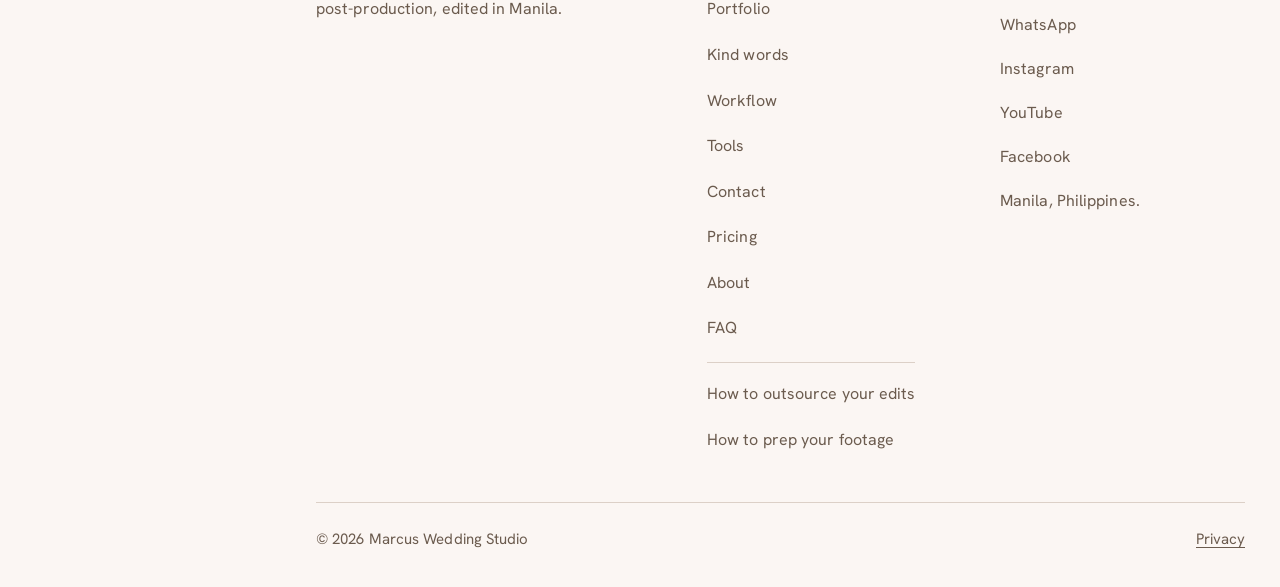
==== commit 94fc6910: "Add files via upload" ====
--- a/index.html
+++ b/index.html
@@ -32,7 +32,7 @@
 <script>(function(){var t=null;try{t=localStorage.getItem("theme")}catch(e){}if(t!=="light"&&t!=="dark")t=matchMedia("(prefers-color-scheme:dark)").matches?"dark":"light";document.documentElement.setAttribute("data-theme",t)})()</script>
 <link rel="stylesheet" href="site.css?v=20261128x">
 <link rel="stylesheet" href="hero3d.css?v=20261128o">
-<link rel="stylesheet" href="process.css?v=20261128d">
+<link rel="stylesheet" href="schedule.css?v=20261128b">
 <link rel="preconnect" href="https://cdnjs.cloudflare.com" crossorigin>
 <noscript><style>.rv{opacity:1!important;translate:none!important}</style></noscript><script type="speculationrules">{"prerender":[{"where":{"href_matches":"/*"},"eagerness":"moderate"}]}</script>
 <link rel="stylesheet" href="sidebar.css?v=20261127h">
@@ -80,25 +80,24 @@
 <div class="qs"><figure class="big rv"><blockquote>“The video is amazing! This is one of the best ones you guys have ever made me. Thank you so much.”</blockquote><figcaption>Brian Jay, wedding videographer<span class="rc">Repeat client</span></figcaption></figure><figure class="rv" style="--d:90ms"><blockquote>“This video is AMAZING.”</blockquote><figcaption>Brian Jay, wedding videographer<span class="rc">Repeat client</span></figcaption></figure><figure class="rv" style="--d:180ms"><blockquote>“Thanks so much for the great work from your team.”</blockquote><figcaption>Wedding video client, JMT</figcaption></figure><figure class="rv" style="--d:270ms"><blockquote>“The highlight video and teaser are good to go.”</blockquote><figcaption>Wedding video client, JMT</figcaption></figure></div></div>
 </div>
 </section>
-<section class="flow pp" id="workflow" aria-labelledby="ppH">
-<div class="pp-scene" id="ppScene"><div class="pp-stage" id="ppStage"><div class="wrap pp-in">
-<header class="pp-head"><div><p class="eyebrow">Our process</p><h2 id="ppH">How we work with you</h2></div><span class="pp-cnt" id="ppCnt" aria-hidden="true">STEP 01 / 05</span></header>
-<div class="pp-win" id="ppWin"></div>
-<div class="pp-legacy">
-<ol class="steps" aria-label="Our process" tabindex="0">
-<li><h3>Send your brief</h3><p>Tell us about your project through the <a href="contact.html" data-ev="CTA Click" data-label="Step 1: brief link">brief form</a>, email or WhatsApp. We’ll reply within a day with your price and timing, and talk through your editing style and the turnaround you need.</p></li>
-<li><h3>Share your details</h3><p>After we receive your brief, we’ll email you a short project details form. It takes about five minutes and covers your footage link, your music and vibe preferences, and any special requests, so we capture your style from the start.</p></li>
-<li><h3>Editing and collaboration</h3><p>Our team will carefully build your first draft around the details you shared. When ready, we’ll upload it to Frame.io so you can add direct comments and annotations right on the timeline. From there, we’ll implement your feedback to polish every detail.</p></li>
-<li><h3>Finalization</h3><p>After incorporating your feedback, we’ll upload the polished cut to Frame.io for your final review. Once approved, we will lock the edit and bundle all project assets for export.</p></li>
-<li><h3>Project handover</h3><p>After your final sign-off, we’ll send a PayPal payment link. Once it’s paid, we deliver your high-resolution exports and all project files via Dropbox.</p></li>
+<section class="flow sch" id="workflow" aria-labelledby="schH"><div class="wrap">
+<header class="sch-head rv"><div><p class="eyebrow">Our process</p><h2 id="schH">How we work with you</h2></div><p>Five clear stages, from your first message to final files. You know what happens next and when you pay.</p></header>
+<div class="sch-box rv"><ol class="sch-list" id="schList" aria-label="Our process, five steps">
+<li><div class="sch-h"><span class="sch-n" aria-hidden="true">01</span><h3>Send your brief</h3></div>
+<dl><div><dt>You</dt><dd>Tell us about your project through the <a href="contact.html" data-ev="CTA Click" data-label="Step 1: brief link">brief form</a>, email or WhatsApp.</dd></div><div><dt>Our team</dt><dd>We reply with your price and timing, and talk through your editing style.</dd></div><div class="sch-t"><dt>Timing</dt><dd>Reply within a day</dd></div></dl></li>
+<li><div class="sch-h"><span class="sch-n" aria-hidden="true">02</span><h3>Share your details</h3></div>
+<dl><div><dt>You</dt><dd>Add your footage link, music and vibe preferences, and any special requests.</dd></div><div><dt>Our team</dt><dd>We email you a short project details form, so we capture your style from the start.</dd></div><div class="sch-t"><dt>Timing</dt><dd>About 5 minutes</dd></div></dl></li>
+<li><div class="sch-h"><span class="sch-n" aria-hidden="true">03</span><h3>First draft</h3></div>
+<dl><div><dt>You</dt><dd>Comment and annotate right on the Frame.io timeline.</dd></div><div><dt>Our team</dt><dd>We build your first draft, then apply your notes to polish every detail.</dd></div><div class="sch-t"><dt>Timing</dt><dd>2–3 revision rounds</dd></div></dl></li>
+<li><div class="sch-h"><span class="sch-n" aria-hidden="true">04</span><h3>Final approval</h3></div>
+<dl><div><dt>You</dt><dd>Review the polished cut on Frame.io and approve it.</dd></div><div><dt>Our team</dt><dd>We lock the edit and bundle your project assets for export.</dd></div><div class="sch-t"><dt>Timing</dt><dd>On your sign-off</dd></div></dl></li>
+<li><div class="sch-h"><span class="sch-n" aria-hidden="true">05</span><h3>Delivery</h3></div>
+<dl><div><dt>You</dt><dd>Pay through the PayPal link we send you.</dd></div><div><dt>Our team</dt><dd>We deliver high-resolution exports and all project files via Dropbox.</dd></div><div class="sch-t"><dt>Timing</dt><dd>After payment</dd></div></dl></li>
 </ol>
-<div class="ctl"><button type="button" id="sp" aria-label="Previous step">‹</button><div class="dots2" id="sd"></div><button type="button" id="sn" aria-label="Next step">›</button></div>
-</div>
-<div class="pp-cta"><p class="pp-hint" id="ppHint"><i aria-hidden="true"></i><span><b>How to use:</b> <span class="hw-pin">scroll down to play the timeline</span><span class="hw-free">press play to run the timeline</span>, tap a clip to jump to that step, or drag the ruler to scrub.</span></p>
-<div class="cta"><a class="btn" href="contact.html" data-ev="CTA Click" data-label="Workflow: Start a project">Start your brief</a><a class="btn ghost wa" href="contact.html" target="_blank" rel="noopener" hidden data-ev="CTA Click" data-label="Workflow: WhatsApp">Message us on WhatsApp</a><a class="btn ghost bk" href="contact.html" target="_blank" rel="noopener" hidden data-ev="CTA Click" data-label="Workflow: Book a call">Book a call</a></div>
-</div>
-</div></div></div>
-</section>
+<div class="sch-nav" id="schNav" hidden><span class="sch-count" id="schCount" aria-live="polite">1 / 5</span><span class="sch-bar" aria-hidden="true"><i id="schFill"></i></span><button type="button" id="schPrev" aria-label="Previous step"><svg viewBox="0 0 24 24" aria-hidden="true"><path d="M15 5l-7 7 7 7"/></svg></button><button type="button" id="schNext" aria-label="Next step"><svg viewBox="0 0 24 24" aria-hidden="true"><path d="M9 5l7 7-7 7"/></svg></button></div></div>
+<div class="sch-foot rv"><p>Teaser and highlight film: typically <span style="white-space:nowrap">3–4 days</span> once we have your footage and complete details.</p>
+<div class="cta"><a class="btn" href="contact.html" data-ev="CTA Click" data-label="Workflow: Start a project">Start your brief</a><a class="btn ghost wa" href="contact.html" target="_blank" rel="noopener" hidden data-ev="CTA Click" data-label="Workflow: WhatsApp">Message us on WhatsApp</a><a class="btn ghost bk" href="contact.html" target="_blank" rel="noopener" hidden data-ev="CTA Click" data-label="Workflow: Book a call">Book a call</a></div></div>
+</div></section>
 <section class="about" id="about"><div class="wrap">
 <div class="ab-head">
 <p class="eyebrow rv">About</p>
@@ -173,8 +172,7 @@
 <script src="config.js?v=20261122a"></script>
 <script src="films.js?v=20261122a"></script>
 <script src="hero3d.js?v=20261127g" defer></script>
-<script src="home.js?v=20261128x"></script>
-<script src="process.js?v=20261128b" defer></script>
+<script src="home.js?v=20261128z"></script>
 
 
 <script src="sidebar.js?v=20261127i"></script>
--- a/schedule.css
+++ b/schedule.css
@@ -0,0 +1,60 @@
+/* How we work with you: production schedule. The text lives in index.html.
+   Phones: swipe cards. Narrow: vertical list. Wider: label rows side by side. Wide: five aligned columns.
+   Sizes follow the section's own width, so the desktop sidebar is accounted for. */
+.sch-head{display:flex;flex-wrap:wrap;align-items:flex-end;justify-content:space-between;gap:1rem 3rem;margin-bottom:clamp(1.75rem,4vw,2.75rem)}
+.flow.sch .sch-head .eyebrow,.flow.sch h2{text-align:left}
+.sch-head>p{margin:0;max-width:25rem;color:var(--muted);font-size:1rem}
+.sch-box{container-type:inline-size}
+.sch-list{list-style:none;margin:0;padding:0;border-top:2px solid var(--ink)}
+.sch-list>li{padding:1.5rem 0;border-bottom:1px solid var(--line);transition:background-color .25s,box-shadow .25s}
+.sch-h{display:flex;align-items:baseline;gap:.9rem}
+.sch-n{font:600 .875rem/1 var(--f-body);color:var(--accent);font-variant-numeric:tabular-nums}
+.sch h3{margin:0;font:400 clamp(1.3rem,1rem + 2cqi,1.5rem)/1.2 var(--f-display);letter-spacing:-.01em;text-wrap:balance}
+.sch dl{margin:1rem 0 0;display:grid;gap:.9rem}
+.sch dt{margin-bottom:.25rem;font:600 .8125rem/1.3 var(--f-body);color:var(--muted)}
+.sch dd{margin:0;font-size:.9375rem;line-height:1.55}
+.sch .sch-t dd{font-weight:600}
+.sch dd a{color:var(--accent);font-weight:600;text-underline-offset:3px}
+/* phones: swipe cards. Native scrolling does the swiping; home.js only updates the controls. */
+.sch-nav{display:none}
+@container (max-width:33.99rem){
+  .sch-list{display:flex;gap:.75rem;overflow-x:auto;scroll-snap-type:x mandatory;overscroll-behavior-x:contain;scrollbar-width:none;margin:0 -1.25rem;padding:.25rem 1.25rem;scroll-padding-inline:1.25rem;border:0}
+  .sch-list::-webkit-scrollbar{display:none}
+  .sch-list>li{flex:0 0 86%;display:flex;flex-direction:column;scroll-snap-align:start;scroll-snap-stop:always;padding:1.35rem 1.25rem;background:var(--card);border:1px solid var(--line);border-top:4px solid var(--accent);border-radius:14px}
+  .sch-list>li:hover,.sch-list>li:focus-within{box-shadow:none}
+  .sch-h{flex-direction:column;align-items:flex-start;gap:.7rem}
+  .sch dl{flex:1;display:flex;flex-direction:column;gap:0;margin-top:1.1rem}
+  .sch dl>div{border-top:1px solid var(--line);padding:.9rem 0}
+  .sch dl>.sch-t{margin-top:auto;padding-bottom:0}
+  .sch dt{color:var(--ink);opacity:.8}
+  .sch-nav{display:flex;align-items:center;gap:1rem;margin-top:1rem}
+  .sch-count{min-width:2.75rem;font:600 .875rem/1 var(--f-body);font-variant-numeric:tabular-nums;color:var(--muted)}
+  .sch-bar{flex:1;height:3px;border-radius:99px;background:var(--line);overflow:hidden}
+  .sch-bar i{display:block;width:20%;height:100%;background:var(--accent);transition:width .3s}
+  .sch-nav button{flex:none;display:grid;place-items:center;width:44px;height:44px;padding:0;border-radius:50%;border:1px solid var(--line);background:transparent;color:var(--ink);cursor:pointer;-webkit-tap-highlight-color:transparent}
+  .sch-nav button:disabled{opacity:.35;cursor:default}
+  .sch-nav svg{width:18px;height:18px;fill:none;stroke:currentColor;stroke-width:1.8;stroke-linecap:round;stroke-linejoin:round}
+}
+@container (min-width:34rem){
+  .sch dl{grid-template-columns:repeat(3,minmax(0,1fr));gap:1.25rem}
+}
+@container (min-width:44rem){
+  .sch-list{display:grid;grid-template-columns:repeat(5,minmax(0,1fr));grid-template-rows:repeat(4,auto)}
+  .sch-list>li{display:grid;grid-row:span 4;grid-template-rows:subgrid;row-gap:0;padding:1.5rem .85rem}
+  .sch-list>li+li{border-left:1px solid var(--line)}
+  .sch-h{flex-direction:column;align-items:flex-start;gap:.9rem;padding-bottom:1.5rem}
+  .sch dl{grid-row:span 3;grid-template-columns:minmax(0,1fr);grid-template-rows:subgrid;row-gap:0;gap:0;margin:0}
+  .sch dl>div{border-top:1px solid var(--line);padding:1rem 0 1.25rem}
+  .sch dl>.sch-t{padding-bottom:0}
+}
+@media(hover:hover){
+  .sch-list>li:hover{background:var(--card);box-shadow:inset 0 4px 0 var(--accent)}
+  .sch-list>li:hover dt{color:var(--ink)}
+}
+.sch-list>li:focus-within{background:var(--card);box-shadow:inset 0 4px 0 var(--accent)}
+.sch-foot{display:flex;flex-wrap:wrap;align-items:center;justify-content:space-between;gap:1.25rem 2rem;margin-top:1.75rem}
+.sch-foot>p{margin:0;max-width:26rem;color:var(--muted);font-size:.9375rem}
+.flow.sch .sch-foot .cta{margin:0;justify-content:flex-start}
+@media(max-width:600px){.sch-foot .cta{width:100%;flex-direction:column;align-items:stretch}.flow.sch .sch-foot .cta .btn{flex:none;width:100%;text-align:center}}
+@media(prefers-reduced-motion:reduce){.sch-list>li,.sch-bar i{transition:none}}
+@media print{.sch-list{display:block;overflow:visible}.sch-list>li{break-inside:avoid}.sch-nav{display:none!important}}
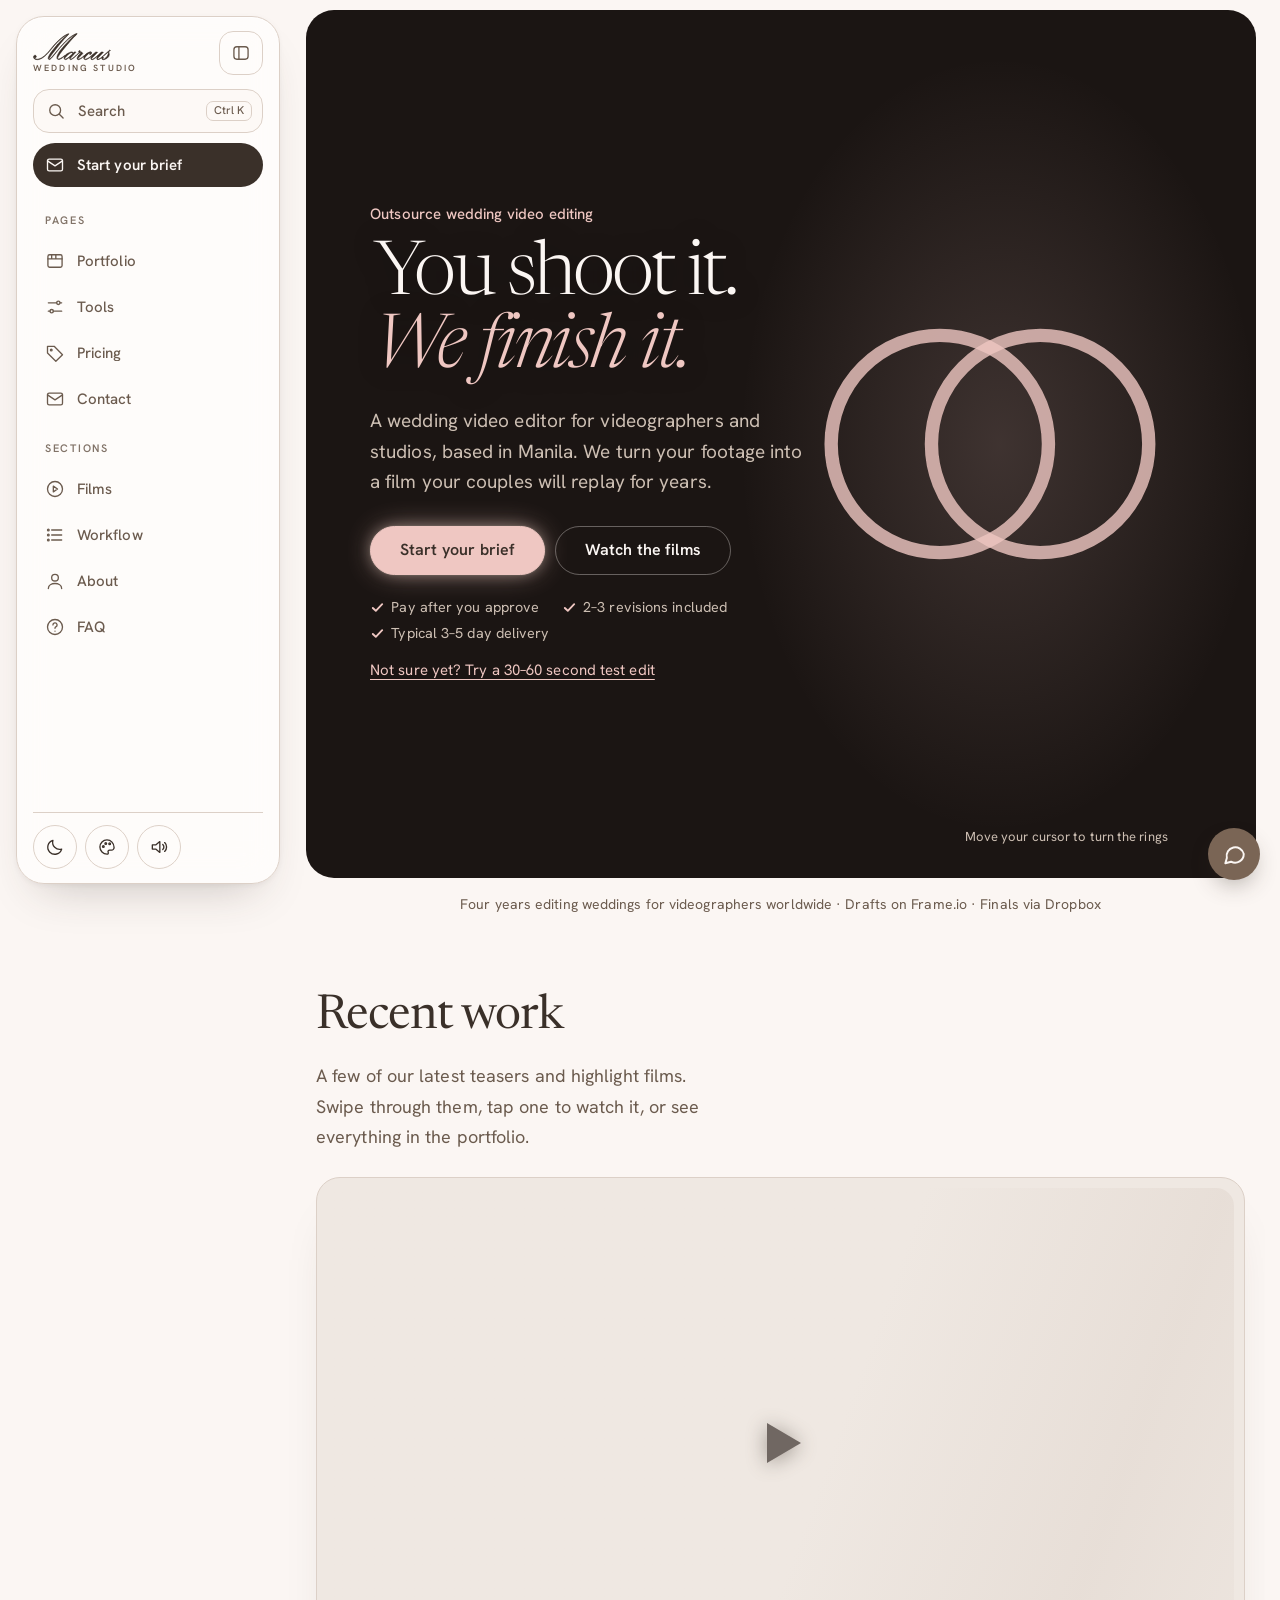
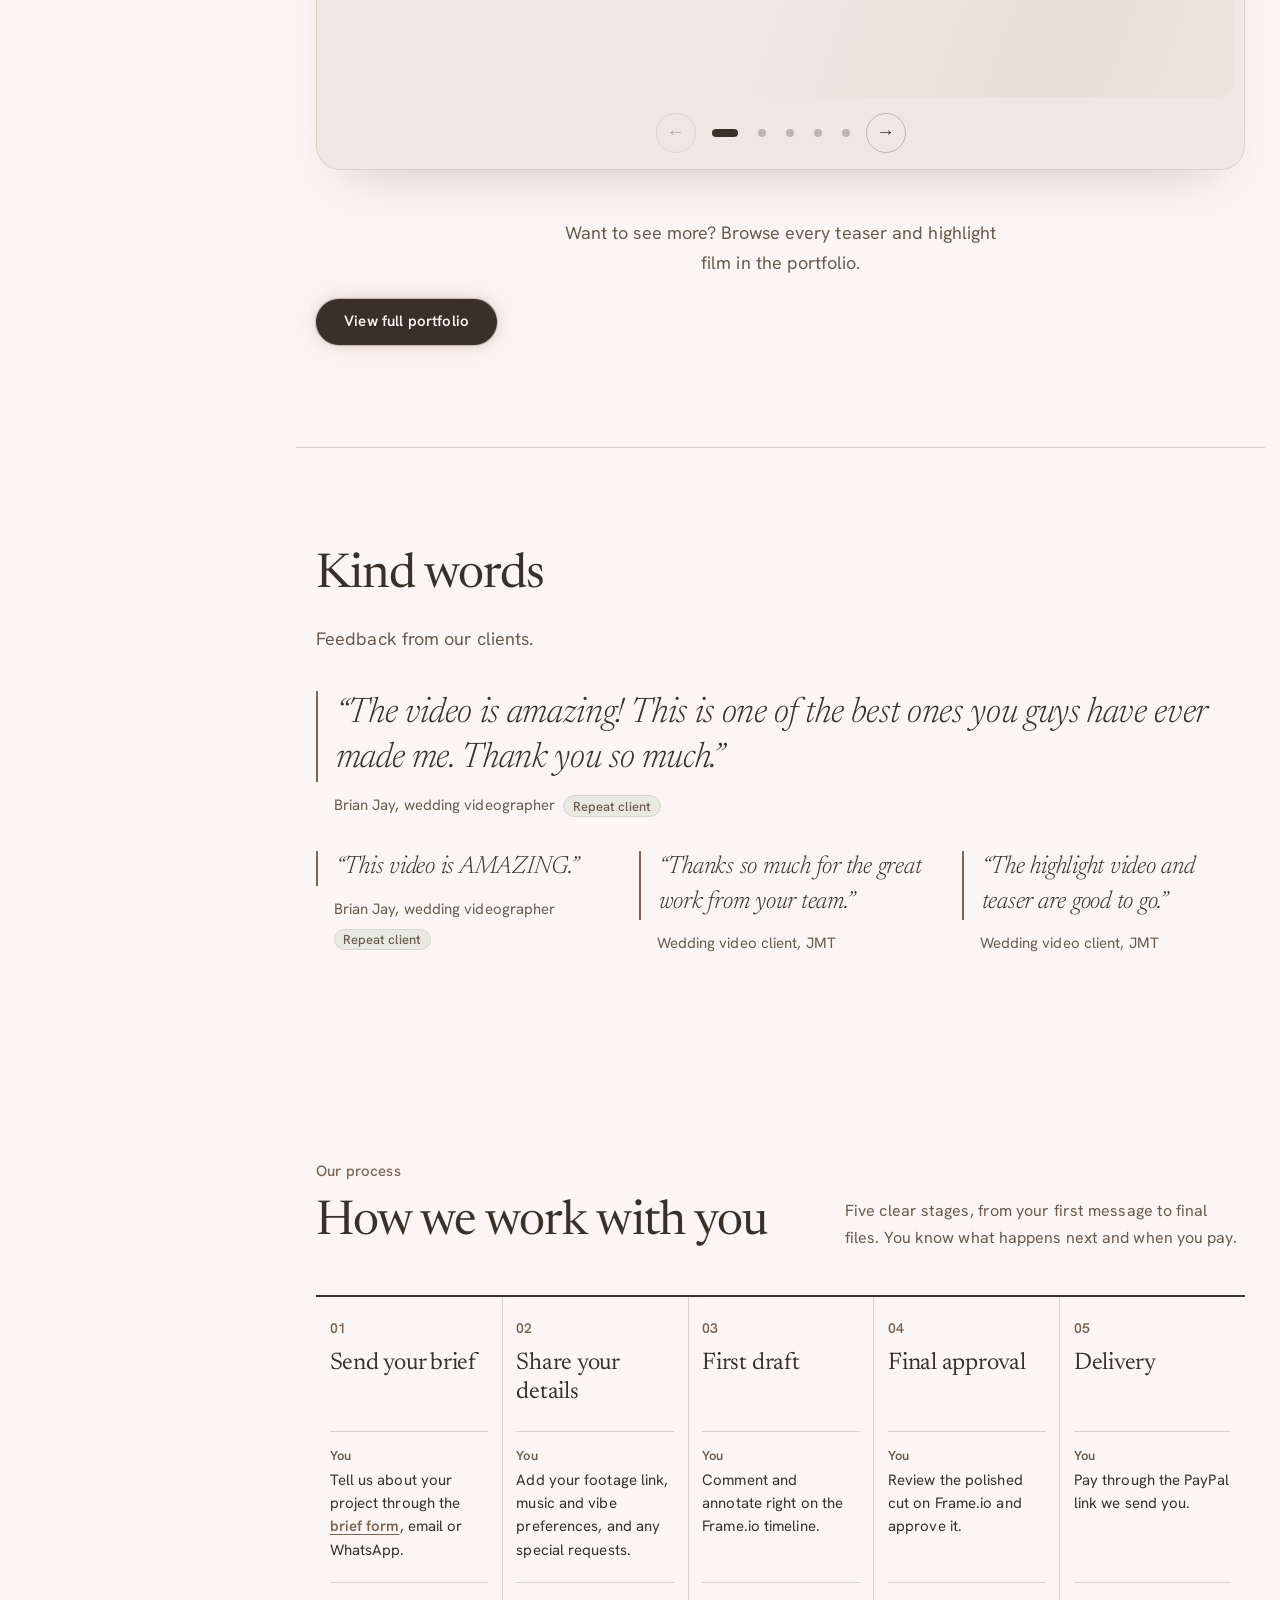
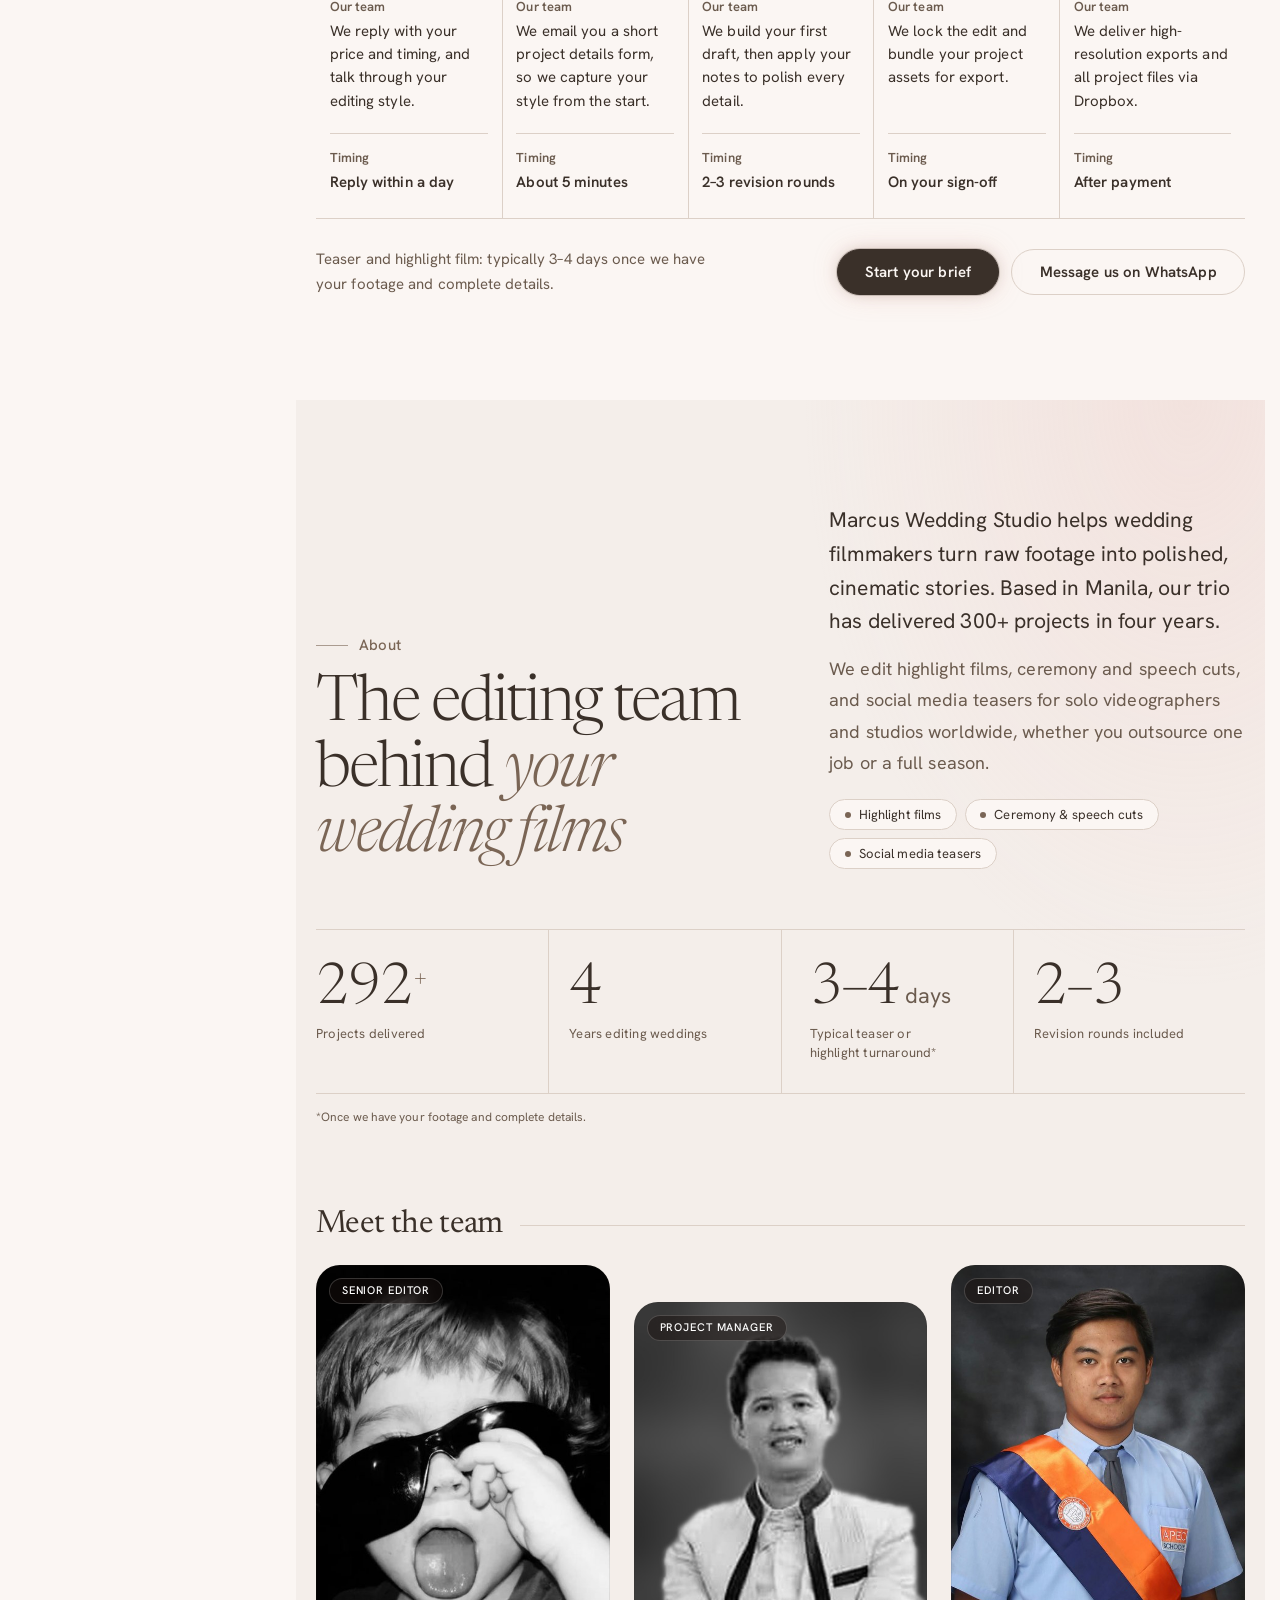
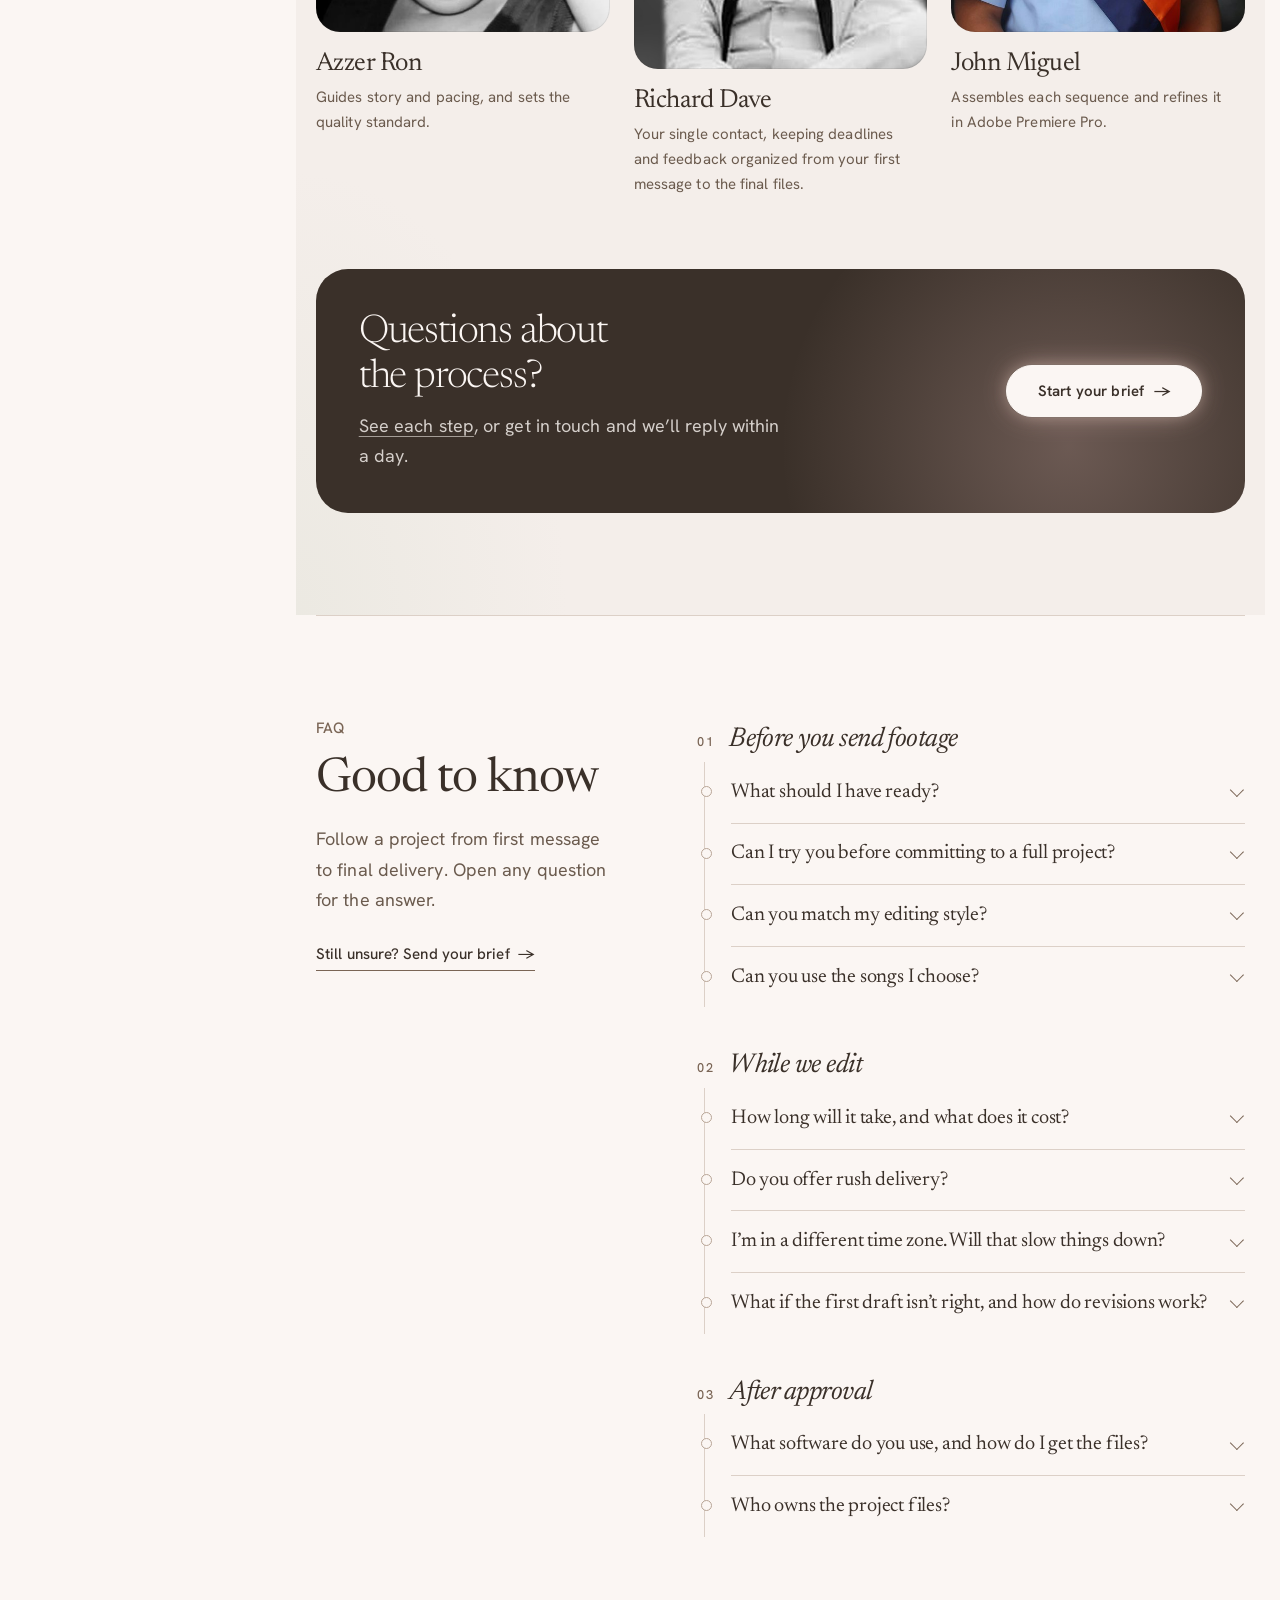
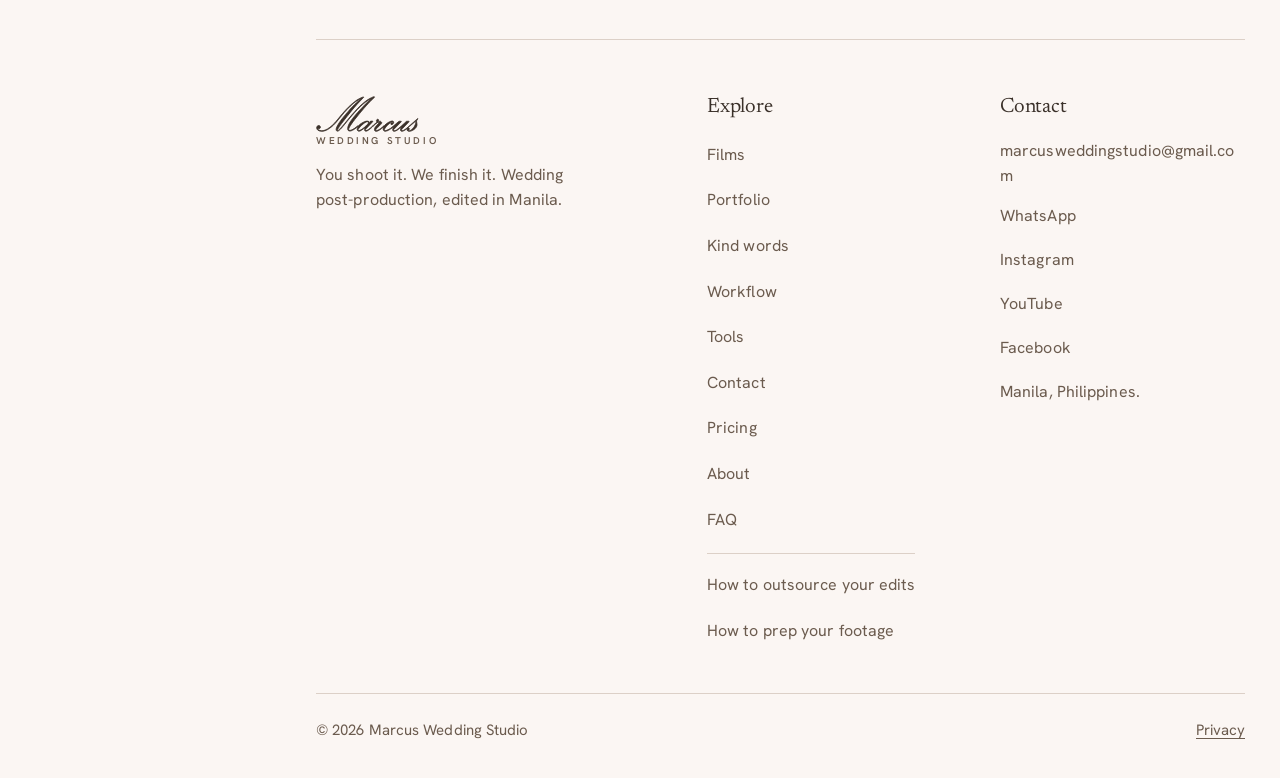
==== commit 22948418: "Add files via upload" ====
--- a/index.html
+++ b/index.html
@@ -33,6 +33,7 @@
 <link rel="stylesheet" href="site.css?v=20261128x">
 <link rel="stylesheet" href="hero3d.css?v=20261128o">
 <link rel="stylesheet" href="schedule.css?v=20261128b">
+<link rel="stylesheet" href="about.css?v=20261128b">
 <link rel="preconnect" href="https://cdnjs.cloudflare.com" crossorigin>
 <noscript><style>.rv{opacity:1!important;translate:none!important}</style></noscript><script type="speculationrules">{"prerender":[{"where":{"href_matches":"/*"},"eagerness":"moderate"}]}</script>
 <link rel="stylesheet" href="sidebar.css?v=20261127h">
@@ -98,27 +99,34 @@
 <div class="sch-foot rv"><p>Teaser and highlight film: typically <span style="white-space:nowrap">3–4 days</span> once we have your footage and complete details.</p>
 <div class="cta"><a class="btn" href="contact.html" data-ev="CTA Click" data-label="Workflow: Start a project">Start your brief</a><a class="btn ghost wa" href="contact.html" target="_blank" rel="noopener" hidden data-ev="CTA Click" data-label="Workflow: WhatsApp">Message us on WhatsApp</a><a class="btn ghost bk" href="contact.html" target="_blank" rel="noopener" hidden data-ev="CTA Click" data-label="Workflow: Book a call">Book a call</a></div></div>
 </div></section>
-<section class="about" id="about"><div class="wrap">
-<div class="ab-head">
-<p class="eyebrow rv">About</p>
-<h2 class="rv">The editing team behind your wedding films</h2>
-<p class="ab-lead rv">Marcus Wedding Studio helps wedding filmmakers turn raw footage into polished, cinematic stories. Based in Manila, our trio has delivered 300+ projects in four years.</p>
-<p class="ab-note rv">We edit highlight films, ceremony and speech cuts, and social media teasers for solo videographers and studios worldwide, whether you outsource one job or a full season. A teaser and highlight film typically take 3–4 days once we have your footage and complete details.</p>
+<section class="abx" id="about" aria-labelledby="abxH"><div class="wrap abx-in">
+<header class="abx-head">
+<div class="abx-title"><p class="eyebrow abx-r">About</p><h2 id="abxH" class="abx-r">The editing team behind <em>your wedding films</em></h2></div>
+<div class="abx-intro abx-r">
+<p class="abx-lead">Marcus Wedding Studio helps wedding filmmakers turn raw footage into polished, cinematic stories. Based in Manila, our trio has delivered 300+ projects in four years.</p>
+<p class="abx-note">We edit highlight films, ceremony and speech cuts, and social media teasers for solo videographers and studios worldwide, whether you outsource one job or a full season.</p>
+<ul class="abx-tags" aria-label="What we edit"><li>Highlight films</li><li>Ceremony &amp; speech cuts</li><li>Social media teasers</li></ul>
 </div>
-<ul class="ab-team" aria-label="The team">
-<li class="ab-m rv"><div class="ab-photo"><svg viewBox="0 0 80 100" preserveAspectRatio="xMidYMax meet" role="img" aria-label="Photo of the senior editor coming soon"><circle cx="40" cy="42" r="17"/><path d="M8 100c0-21 14-33 32-33s32 12 32 33z"/></svg><span class="ab-soon" aria-hidden="true">Photo coming soon</span></div><div><h3>Senior editor</h3><p>Guides story and pacing, and sets the quality standard.</p></div></li>
-<li class="ab-m rv"><div class="ab-photo"><img src="team-project-manager.jpg" width="480" height="600" loading="lazy" decoding="async" alt="Richard Dave, project manager of Marcus Wedding Studio, smiling in a cream suit"></div><div><h3>Richard Dave</h3><p class="ab-role">Project manager</p><p>Your single contact, keeping deadlines and feedback organized from your first message to the final files.</p></div></li>
-<li class="ab-m rv"><div class="ab-photo"><img src="team-editor.jpg" width="570" height="810" loading="lazy" decoding="async" alt="John Miguel, editor at Marcus Wedding Studio, in a light blue uniform with an orange and navy sash"></div><div><h3>John Miguel</h3><p class="ab-role">Editor</p><p>Assembles each sequence and refines it in Adobe Premiere Pro.</p></div></li>
+</header>
+<dl class="abx-stats">
+<div><dt>Projects delivered</dt><dd><span data-count="300">300</span><sup>+</sup></dd></div>
+<div><dt>Years editing weddings</dt><dd><span data-count="4">4</span></dd></div>
+<div><dt>Typical teaser or highlight turnaround*</dt><dd>3–4<small>days</small></dd></div>
+<div><dt>Revision rounds included</dt><dd>2–3</dd></div>
+</dl>
+<p class="abx-fn">*Once we have your footage and complete details.</p>
+<div class="abx-teamhd abx-r"><h3 class="abx-sub">Meet the team</h3><span class="abx-hint" aria-hidden="true">Swipe<svg viewBox="0 0 16 16"><path d="M2 8h11M9 4l4 4-4 4"/></svg></span></div>
+<ul class="abx-team" aria-label="The team">
+<li class="abx-m"><figure class="abx-ph"><img src="team-senior-editor.jpg" width="480" height="600" loading="lazy" decoding="async" alt="Azzer Ron, senior editor of Marcus Wedding Studio, in a black-and-white portrait wearing sunglasses"><figcaption class="abx-chip">Senior editor</figcaption></figure><div class="abx-mb"><h3>Azzer Ron</h3><p>Guides story and pacing, and sets the quality standard.</p></div></li>
+<li class="abx-m"><figure class="abx-ph"><img src="team-project-manager.jpg" width="480" height="600" loading="lazy" decoding="async" alt="Richard Dave, project manager of Marcus Wedding Studio, smiling in a cream suit"><figcaption class="abx-chip">Project manager</figcaption></figure><div class="abx-mb"><h3>Richard Dave</h3><p>Your single contact, keeping deadlines and feedback organized from your first message to the final files.</p></div></li>
+<li class="abx-m"><figure class="abx-ph"><img src="team-editor.jpg" width="570" height="810" loading="lazy" decoding="async" alt="John Miguel, editor at Marcus Wedding Studio, in a light blue uniform with an orange and navy sash"><figcaption class="abx-chip">Editor</figcaption></figure><div class="abx-mb"><h3>John Miguel</h3><p>Assembles each sequence and refines it in Adobe Premiere Pro.</p></div></li>
 </ul>
-<ul class="ab-pts">
-<li class="rv"><h3>Your style, matched</h3><p>We study your sample films, music choices and preferred mood from the start.</p></li>
-<li class="rv"><h3>Carefully reviewed</h3><p>We compare every draft with your brief and special requests.</p></li>
-<li class="rv"><h3>Clear revisions</h3><p>All projects include 2–3 rounds within the agreed scope. Leave notes on the Frame.io timeline, and we’ll apply them.</p></li>
-</ul>
-<div class="ab-foot">
-<p class="ab-close rv">Questions about the process? <a href="#workflow">See each step</a>, or get in touch and we’ll reply within a day.</p>
-<a class="btn ab-cta rv" href="contact.html" data-ev="CTA Click" data-label="About: Start your brief">Start your brief <span aria-hidden="true">→</span></a>
-</div>
+<div class="abx-dots" aria-hidden="true"></div>
+
+<aside class="abx-cta abx-r" aria-label="Get in touch">
+<div><h3>Questions about the process?</h3><p><a href="#workflow">See each step</a>, or get in touch and we’ll reply within a day.</p></div>
+<a class="btn" href="contact.html" data-ev="CTA Click" data-label="About: Start your brief">Start your brief <span aria-hidden="true">→</span></a>
+</aside>
 </div></section>
 <div class="wrap">
 <section class="faq" id="faq">
@@ -173,6 +181,7 @@
 <script src="films.js?v=20261122a"></script>
 <script src="hero3d.js?v=20261127g" defer></script>
 <script src="home.js?v=20261128z"></script>
+<script src="about.js?v=20261128b" defer></script>
 
 
 <script src="sidebar.js?v=20261127i"></script>
--- a/about.css
+++ b/about.css
@@ -0,0 +1,98 @@
+/* ===== About: editorial intro, proof numbers, team portraits, standards, call to action =====
+   Uses only the site's colour tokens (so every theme / palette / dark mode works) and
+   container queries (so it adapts to the space next to the sidebar, not just the window).
+   Every class is prefixed abx- so it cannot collide with the rest of site.css. */
+.abx{--abx-r:clamp(16px,2.2vw,24px);position:relative;isolation:isolate;overflow:clip;padding:var(--sec) 0;
+  background:color-mix(in srgb,var(--card) 55%,var(--bg))}
+.abx::before{content:"";position:absolute;inset:0;z-index:-1;pointer-events:none;
+  background:radial-gradient(55% 45% at 92% 0%,color-mix(in srgb,var(--blush) 30%,transparent),transparent 72%),
+             radial-gradient(40% 35% at 0% 100%,color-mix(in srgb,var(--sage) 24%,transparent),transparent 70%)}
+.abx .abx-in{--abx-pad:max(1.25rem,env(safe-area-inset-left,0px));max-width:min(100%,1120px);container:abx / inline-size}
+
+/* ---- headline + intro ---- */
+.abx-head{display:grid;gap:1.5rem}
+.abx .eyebrow{display:flex;align-items:center;gap:.7rem;margin:0 0 1.1rem}
+.abx .eyebrow::before{content:"";width:2rem;height:1px;background:currentColor;opacity:.6}
+.abx-title h2{margin:0;max-width:15ch;text-align:left;font-weight:300;line-height:1.03;letter-spacing:-.035em;
+  font-size:clamp(2.2rem,1.3rem + 4.4vw,4.2rem);font-size:clamp(2.2rem,1.3rem + 4.6cqw,4.2rem)}
+.abx-title h2 em{font-style:italic;color:var(--accent)}
+.abx-lead{margin:0;color:var(--ink);font-size:clamp(1.08rem,1rem + .4vw,1.32rem);line-height:1.6;max-width:44ch}
+.abx-note{margin:.9rem 0 0;color:var(--muted);line-height:1.75;max-width:60ch}
+.abx-tags{display:flex;flex-wrap:wrap;gap:.5rem;list-style:none;margin:1.3rem 0 0;padding:0}
+.abx-tags li{display:inline-flex;align-items:center;gap:.5rem;padding:.42rem .9rem;border:1px solid var(--line);border-radius:999px;background:var(--bg);font-size:.8125rem;line-height:1.2;letter-spacing:.01em}
+.abx-tags li::before{content:"";width:6px;height:6px;border-radius:50%;background:var(--accent)}
+@container abx (min-width:860px){
+  .abx-head{grid-template-columns:minmax(0,1.1fr) minmax(0,1fr);gap:clamp(2rem,6cqw,5rem);align-items:end}
+}
+
+/* ---- proof numbers ---- */
+.abx-stats{display:grid;grid-template-columns:repeat(2,minmax(0,1fr));margin:clamp(2.25rem,5vw,3.75rem) 0 0;padding:0;border-block:1px solid var(--line)}
+.abx-stats>div{display:flex;flex-direction:column-reverse;justify-content:flex-end;gap:.45rem;padding:1.5rem 1rem 1.5rem 0;min-width:0}
+.abx-stats>div:nth-child(even){padding-left:1.25rem;border-left:1px solid var(--line)}
+.abx-stats>div:nth-child(n+3){border-top:1px solid var(--line)}
+.abx-stats dd{margin:0;font:300 clamp(2.5rem,1.6rem + 3.4vw,4.1rem)/1 var(--f-display);font-size:clamp(2.5rem,1.6rem + 3.4cqw,4.1rem);letter-spacing:-.035em;font-variant-numeric:lining-nums tabular-nums;color:var(--ink)}
+.abx-stats dd sup{font-size:.5em;vertical-align:.62em;color:var(--accent);margin-left:.04em}
+.abx-stats dd small{font-size:.38em;letter-spacing:0;color:var(--muted);margin-left:.25em;font-family:var(--f-body);font-weight:400}
+.abx-stats dt{font-size:.8125rem;line-height:1.45;color:var(--muted);letter-spacing:.015em;max-width:22ch}
+.abx-fn{margin:.8rem 0 0;font-size:.75rem;color:var(--muted)}
+@container abx (min-width:860px){
+  .abx-stats{grid-template-columns:repeat(4,minmax(0,1fr))}
+  .abx-stats>div{padding:1.9rem 1.5rem 1.9rem 1.75rem;border-left:1px solid var(--line)}
+  .abx-stats>div:first-child{padding-left:0;border-left:0}
+  .abx-stats>div:nth-child(n+3){border-top:0}
+}
+
+/* ---- section sub-headings ---- */
+.abx-sub{display:flex;align-items:center;gap:1.1rem;margin:0;font:400 clamp(1.45rem,1.15rem + 1.1vw,2rem)/1.1 var(--f-display);letter-spacing:-.02em}
+.abx-sub::after{content:"";flex:1;height:1px;background:var(--line)}
+.abx-teamhd{display:flex;align-items:center;gap:1rem;margin:clamp(2.75rem,6.5vw,5rem) 0 1.4rem}
+.abx-teamhd .abx-sub{flex:1}
+.abx-hint{display:inline-flex;align-items:center;gap:.4rem;font-size:.75rem;letter-spacing:.1em;text-transform:uppercase;color:var(--muted);transition:opacity .4s}
+.abx-hint svg{width:16px;height:16px;fill:none;stroke:currentColor;stroke-width:1.6;stroke-linecap:round;stroke-linejoin:round}
+.abx.abx-swiped .abx-hint{opacity:0}
+@container abx (min-width:700px){.abx-hint{display:none}}
+
+/* ---- team ---- */
+.abx-team{list-style:none;margin:0 calc(-1 * var(--abx-pad));padding:0 var(--abx-pad) .4rem;display:grid;grid-auto-flow:column;grid-auto-columns:min(76%,19rem);gap:1rem;
+  overflow-x:auto;overscroll-behavior-x:contain;scroll-snap-type:x mandatory;scroll-padding-inline:var(--abx-pad);scrollbar-width:none;-webkit-overflow-scrolling:touch}
+.abx-team::-webkit-scrollbar{display:none}
+.abx-m{display:flex;flex-direction:column;gap:1.1rem;margin:0;min-width:0;scroll-snap-align:start}
+.abx-ph{position:relative;isolation:isolate;margin:0;aspect-ratio:4/5;overflow:hidden;border-radius:var(--abx-r);background:color-mix(in srgb,var(--ink) 7%,var(--bg))}
+.abx-ph img{position:absolute;inset:0;width:100%;height:100%;object-fit:cover;object-position:50% 24%;transform:scale(1.001);transition:transform 1.1s var(--ease)}
+.abx-ph::after{content:"";position:absolute;inset:0;z-index:1;pointer-events:none;border-radius:inherit;box-shadow:inset 0 0 0 1px color-mix(in srgb,var(--ink) 10%,transparent)}
+@media(hover:hover){.abx-m:hover .abx-ph img{transform:scale(1.04)}}
+.abx-chip{position:absolute;z-index:2;left:.8rem;top:.8rem;padding:.4rem .75rem;border-radius:999px;font:500 .6875rem/1 var(--f-body);letter-spacing:.08em;text-transform:uppercase;color:#fff;
+  background:rgba(24,17,14,.46);-webkit-backdrop-filter:blur(8px);backdrop-filter:blur(8px);border:1px solid rgba(255,255,255,.18)}
+.abx-mb h3{margin:0;font-size:clamp(1.3rem,1.15rem + .6vw,1.65rem);letter-spacing:-.02em}
+.abx-mb p{margin:.4rem 0 0;color:var(--muted);font-size:.9375rem;line-height:1.65;max-width:34ch}
+@container abx (min-width:700px){
+  .abx-team{margin:0;padding:0;grid-auto-flow:row;grid-auto-columns:auto;grid-template-columns:repeat(3,minmax(0,1fr));gap:clamp(1rem,2.6cqw,2rem);overflow:visible;align-items:start}
+  .abx-m:nth-child(2){margin-top:clamp(1.5rem,4cqw,3rem)}
+}
+.abx-dots{display:flex;justify-content:center;gap:.45rem;margin:.9rem 0 0}
+.abx-dots i{width:6px;height:6px;border-radius:50%;background:var(--line);transition:width .35s var(--ease),background .35s}
+.abx-dots i.on{width:20px;border-radius:999px;background:var(--accent)}
+@container abx (min-width:700px){.abx-dots{display:none}}
+
+/* ---- call to action ---- */
+.abx-dots+.abx-cta,.abx-team+.abx-cta{margin-top:clamp(2.5rem,6vw,4.5rem)}
+.abx-cta{position:relative;isolation:isolate;overflow:hidden;display:grid;gap:1.5rem;align-items:center;margin-top:clamp(3rem,7vw,5.5rem);padding:clamp(1.6rem,4.6cqw,3.4rem);
+  border-radius:calc(var(--abx-r) + 8px);background:var(--ink);color:var(--bg)}
+.abx-cta::before{content:"";position:absolute;z-index:-1;right:-12%;top:-45%;width:62%;aspect-ratio:1;border-radius:50%;pointer-events:none;
+  background:radial-gradient(closest-side,color-mix(in srgb,var(--blush) 55%,transparent),transparent);opacity:.5}
+.abx-cta h3{margin:0;max-width:18ch;color:inherit;font-weight:300;font-size:clamp(1.7rem,1.2rem + 2vw,2.7rem);font-size:clamp(1.7rem,1.2rem + 2.2cqw,2.7rem);letter-spacing:-.03em}
+.abx-cta p{margin:.7rem 0 0;max-width:46ch;color:color-mix(in srgb,var(--bg) 80%,transparent);line-height:1.65}
+.abx-cta p a{color:inherit;text-decoration-color:color-mix(in srgb,var(--bg) 55%,transparent);text-underline-offset:4px}
+.abx-cta .btn{display:inline-flex;align-items:center;justify-content:center;gap:.6rem;min-height:3.25rem;padding:.9rem 1.9rem;background:var(--bg);color:var(--ink);border-color:var(--bg);white-space:nowrap;justify-self:start}
+.abx-cta .btn span{transition:transform .4s var(--ease)}
+@media(hover:hover){.abx-cta .btn:hover{background:var(--blush);border-color:var(--blush);color:#3A3029;transform:translateY(-2px)}.abx-cta .btn:hover span{transform:translateX(4px)}}
+.abx-cta :focus-visible{outline-color:var(--blush)}
+@container abx (min-width:760px){.abx-cta{grid-template-columns:minmax(0,1fr) auto;gap:2.5rem}.abx-cta .btn{justify-self:end}}
+
+/* ---- scroll reveal (only when JavaScript is available; content is visible without it) ---- */
+.abx-js .abx-r{opacity:0;translate:0 24px;transition:opacity .9s var(--ease),translate 1s var(--ease);transition-delay:calc(var(--i,0) * 90ms)}
+.abx-js .abx-r.on{opacity:1;translate:none}
+@media(prefers-reduced-motion:reduce){
+  .abx-js .abx-r{opacity:1;translate:none;transition:none}
+  .abx-ph img,.abx-cta .btn,.abx-cta .btn span{transition:none}
+}
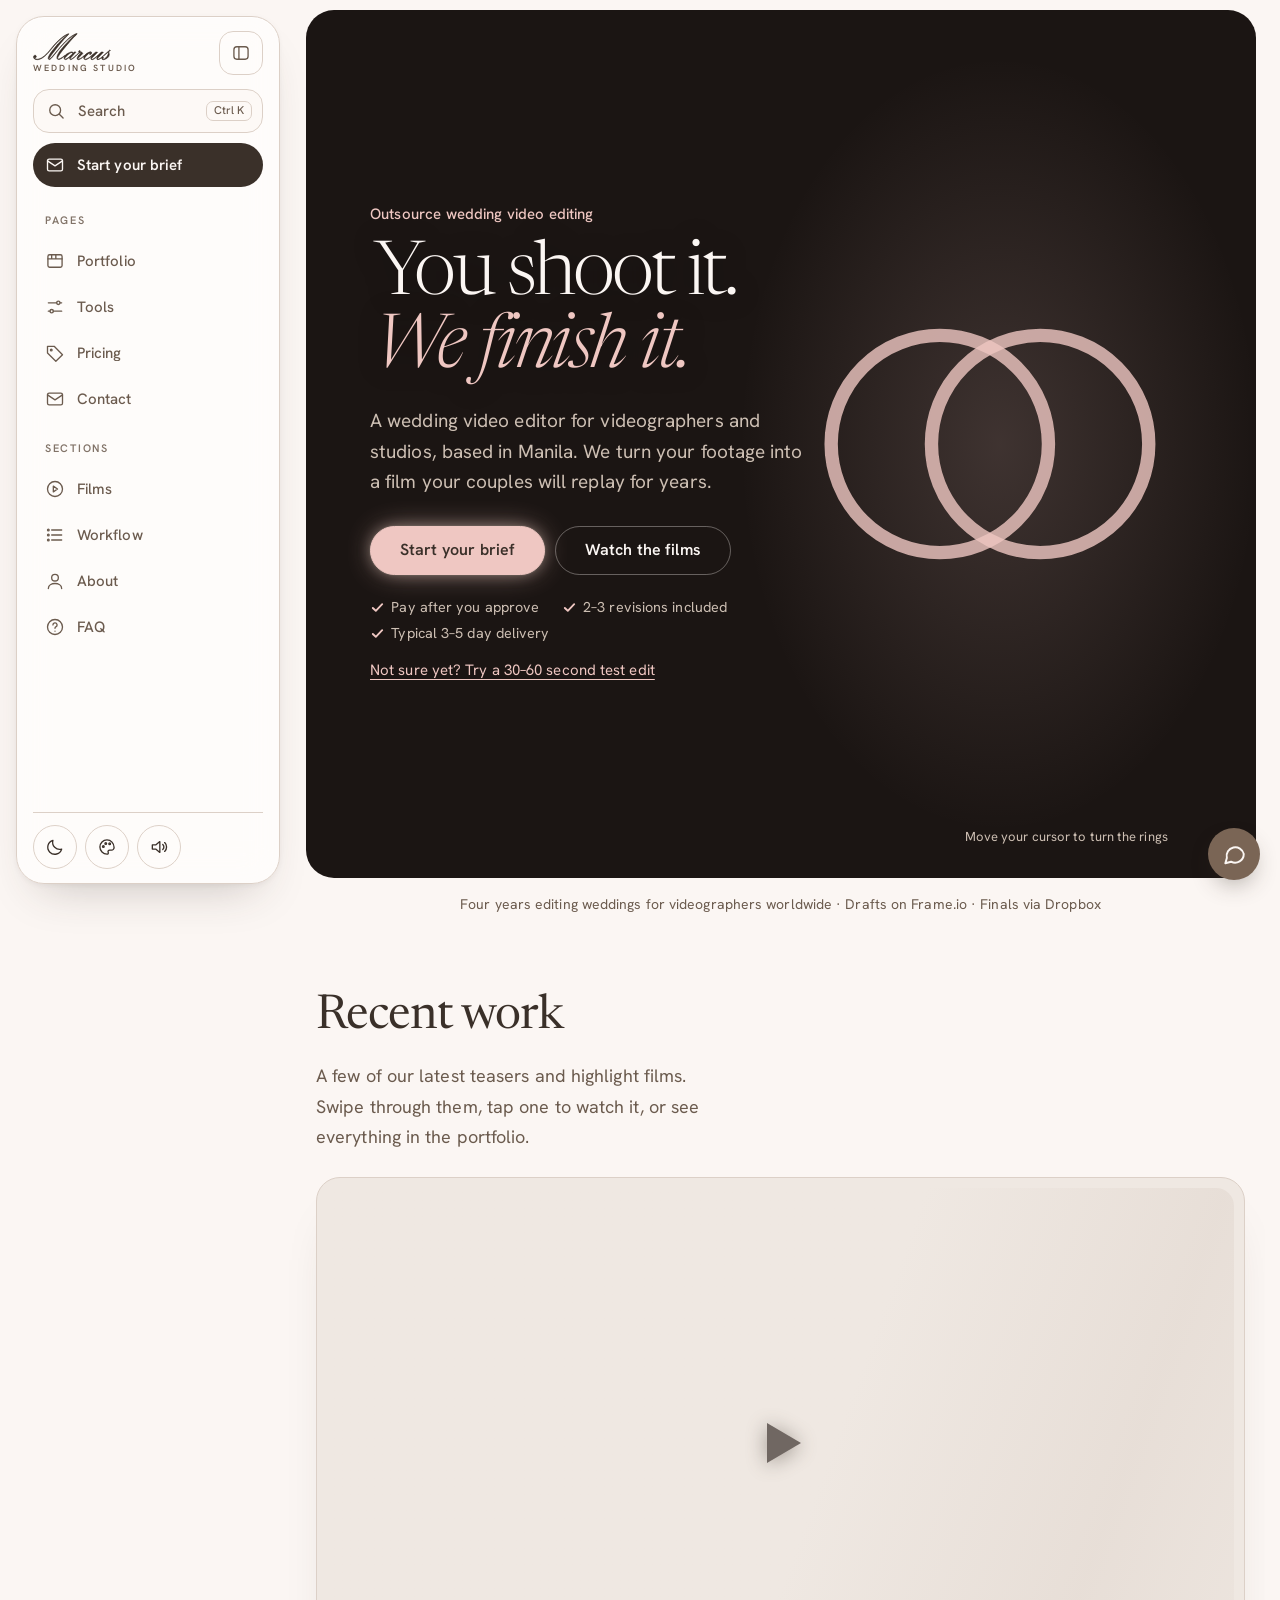
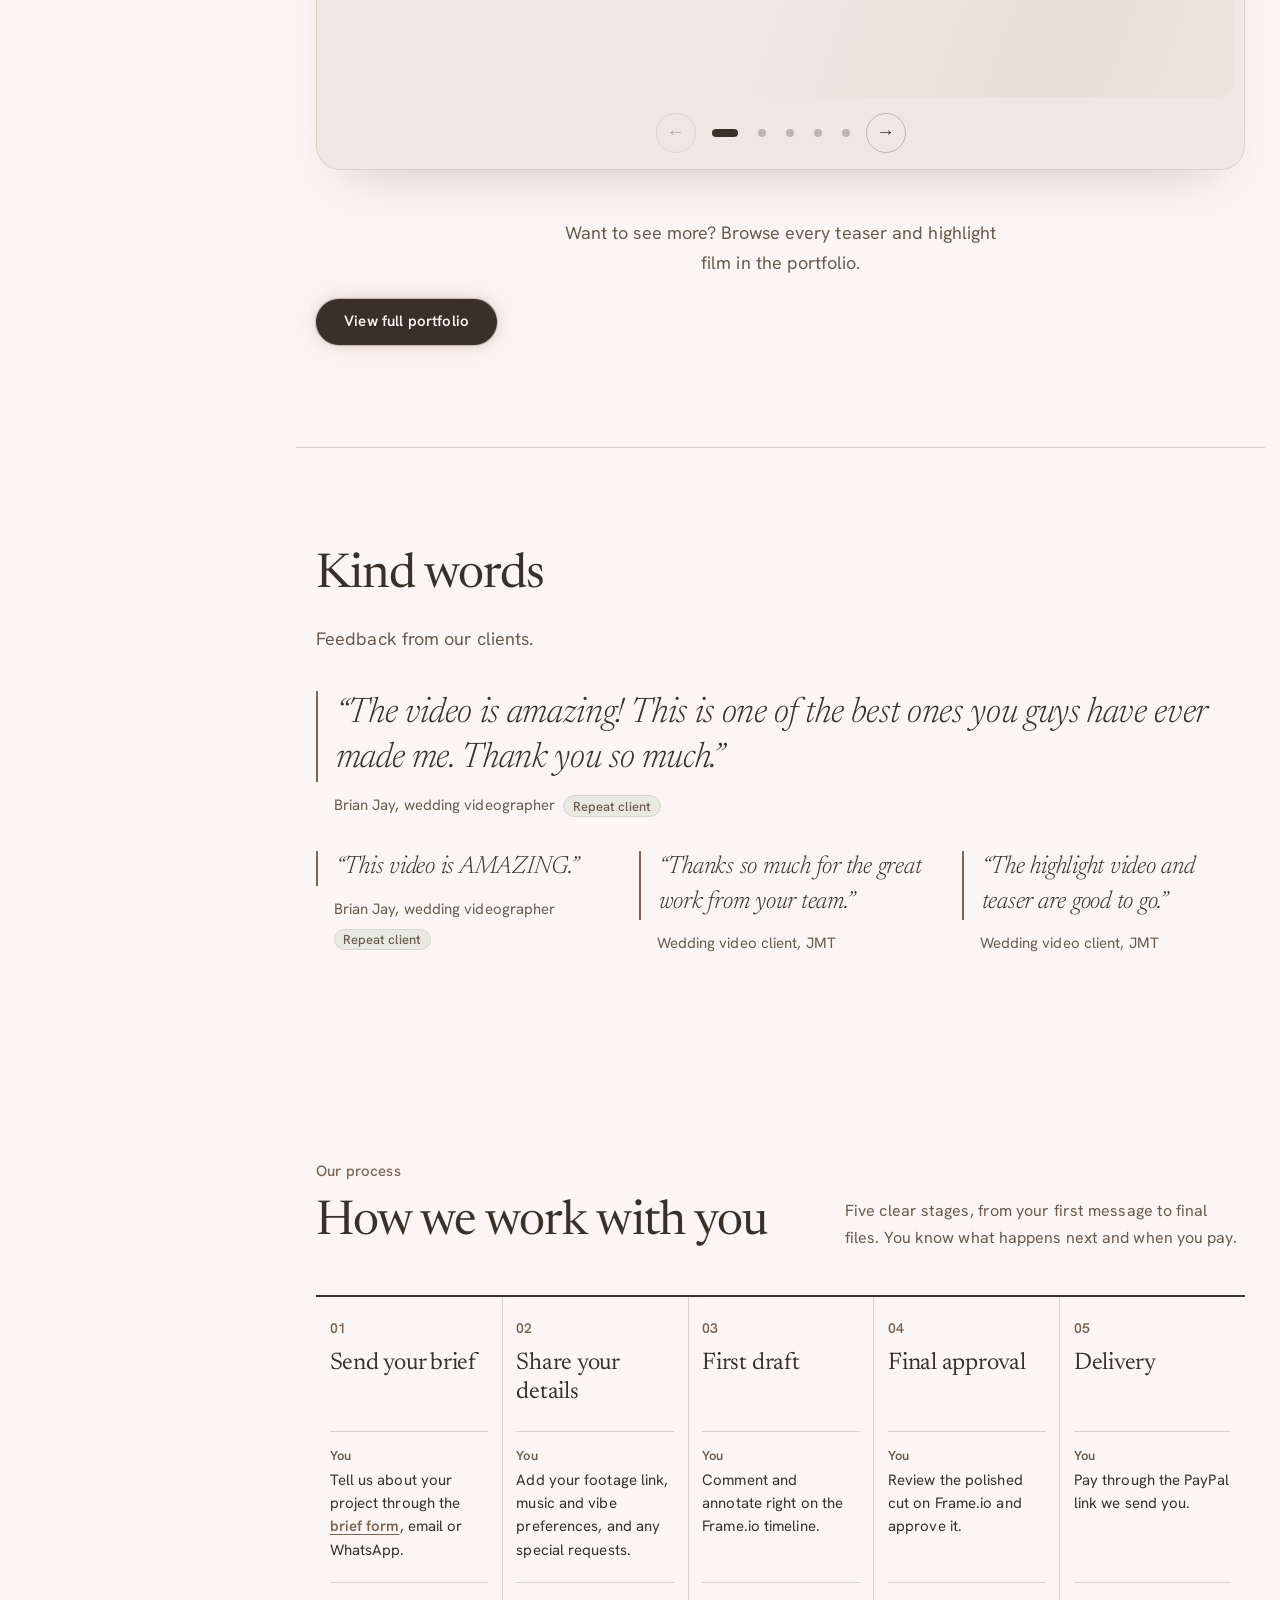
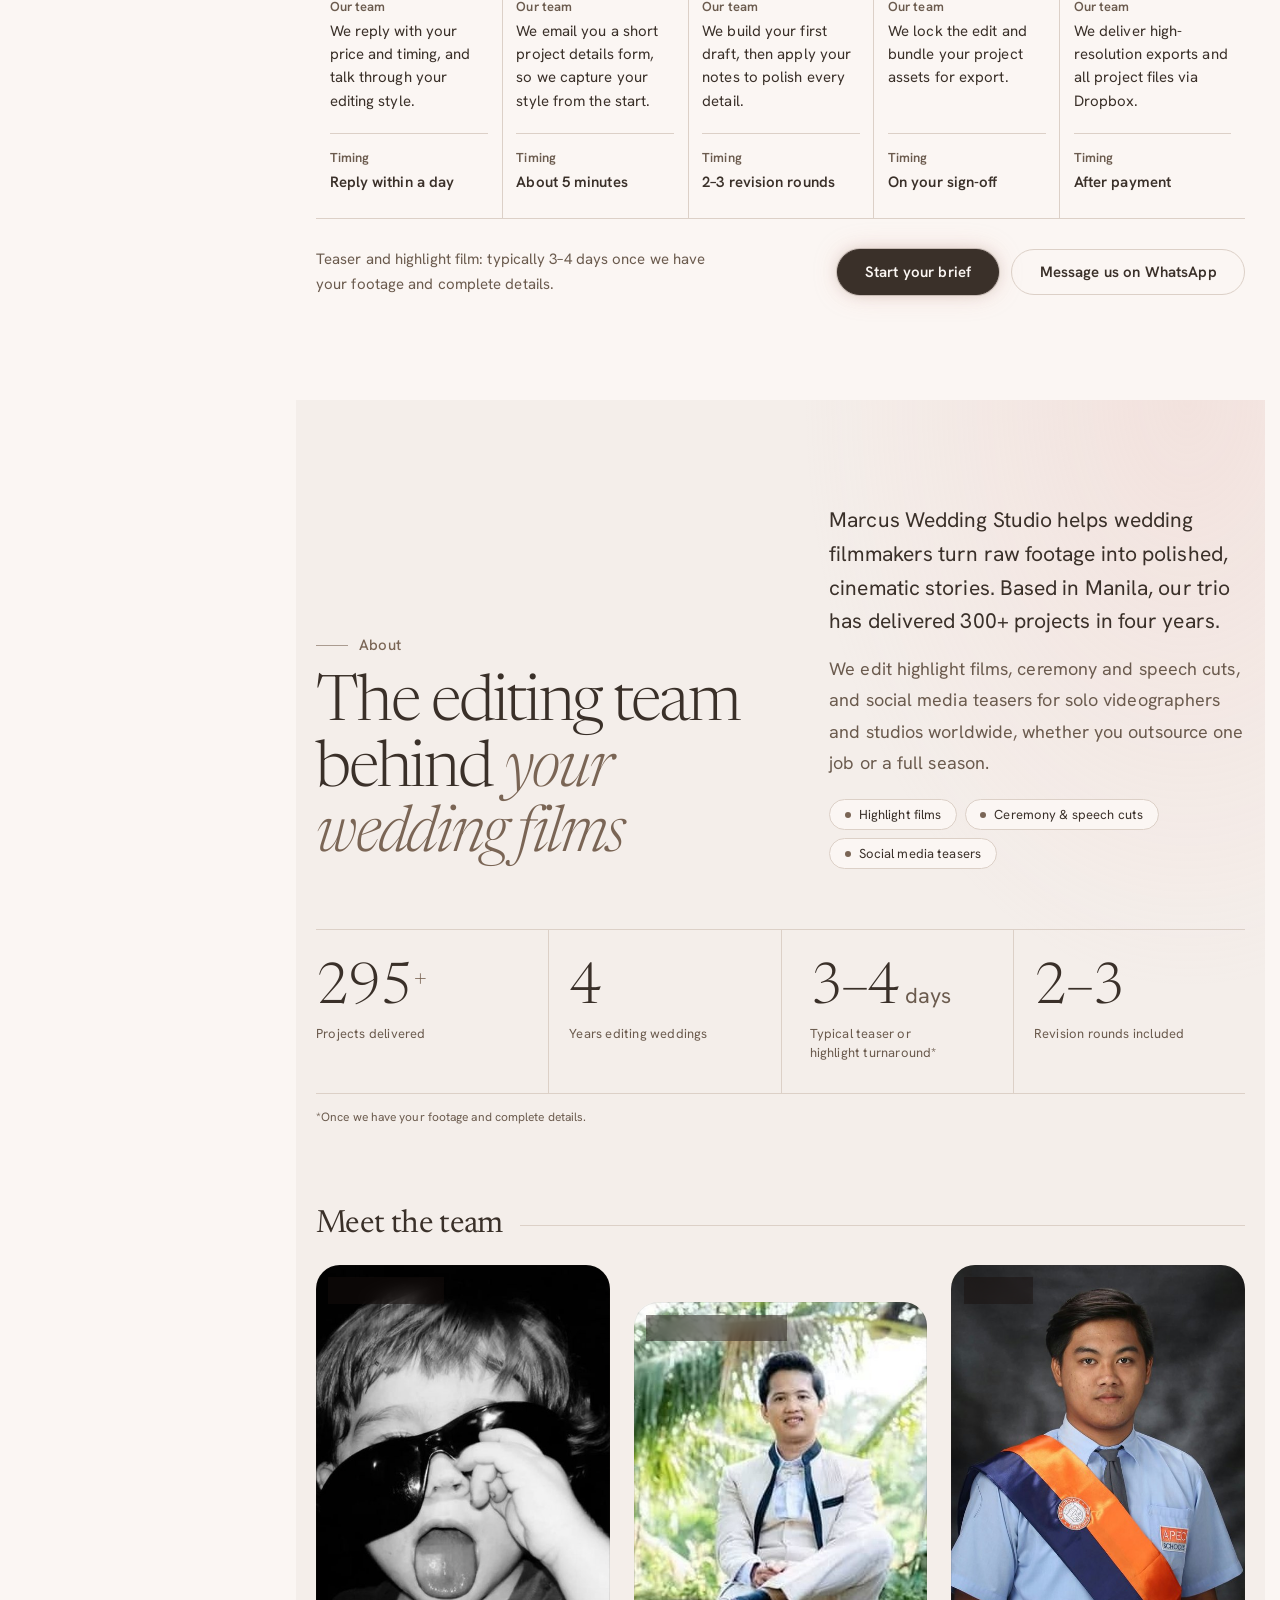
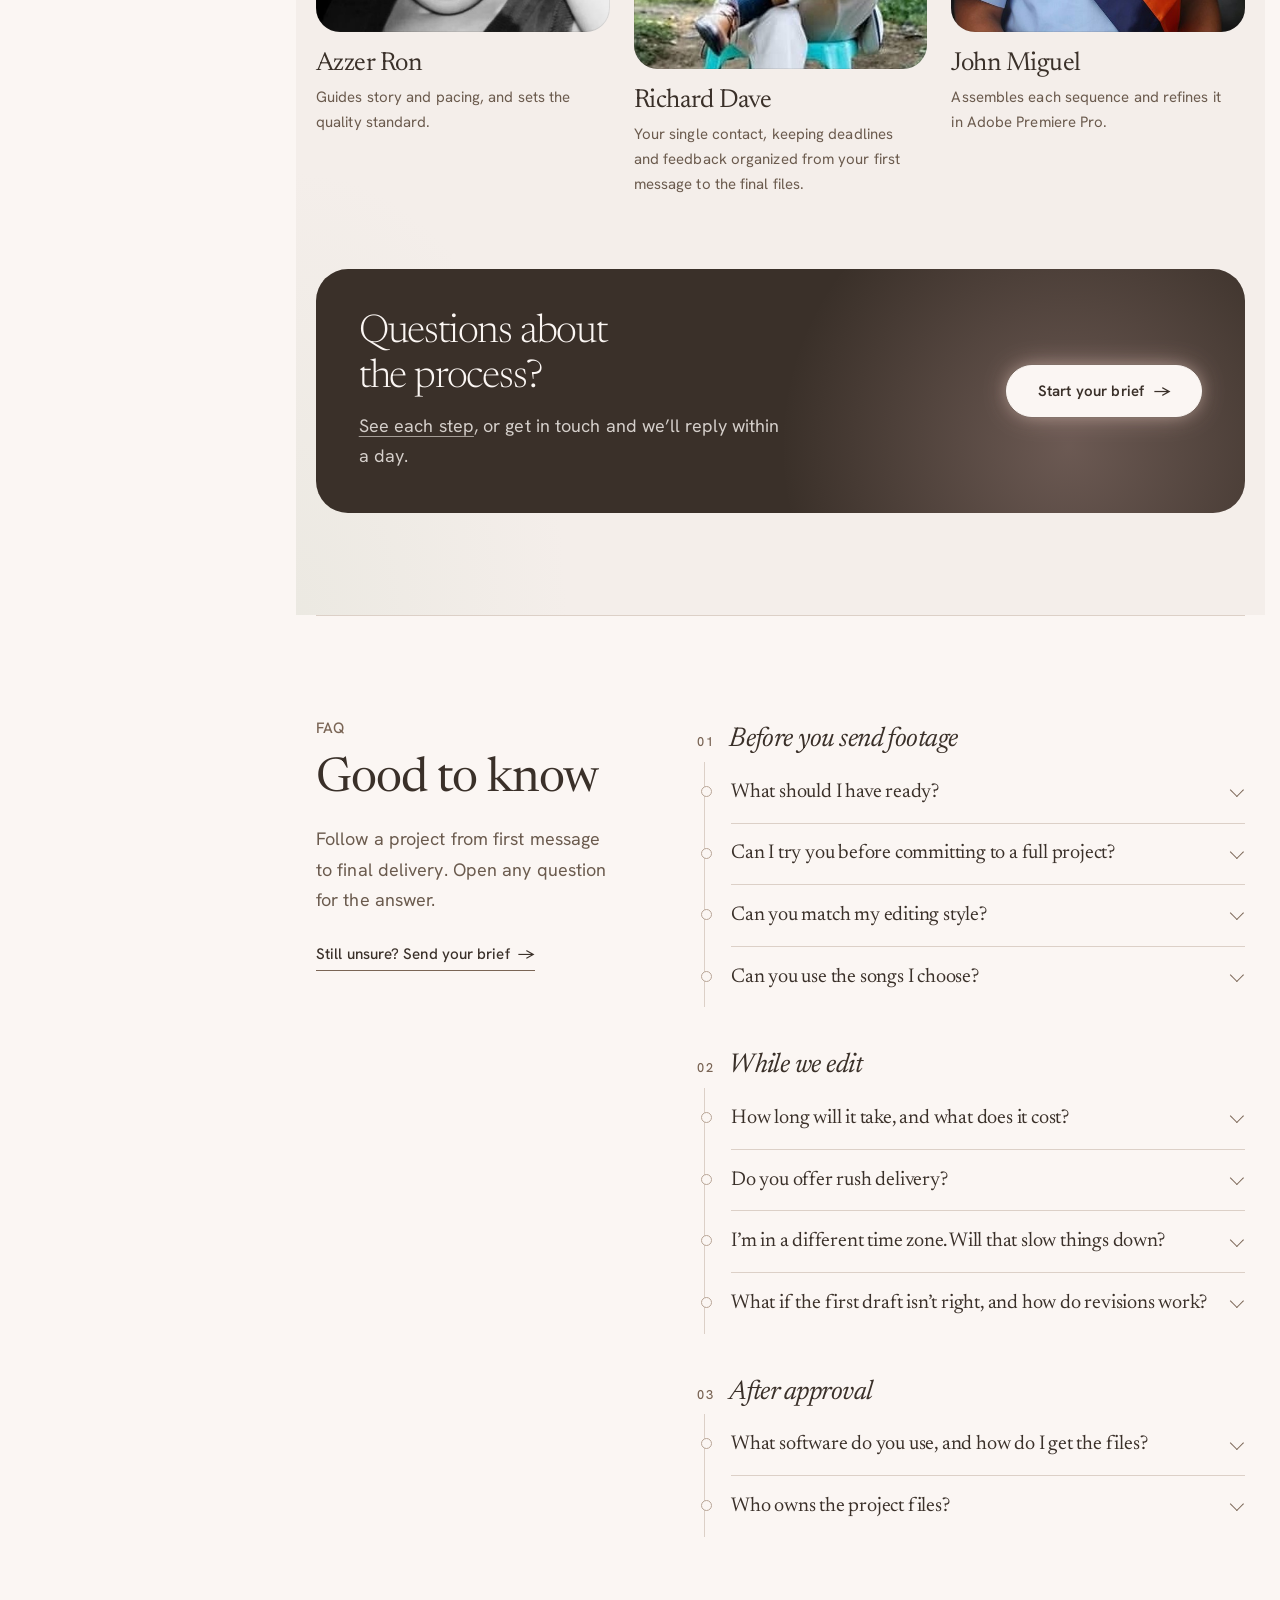
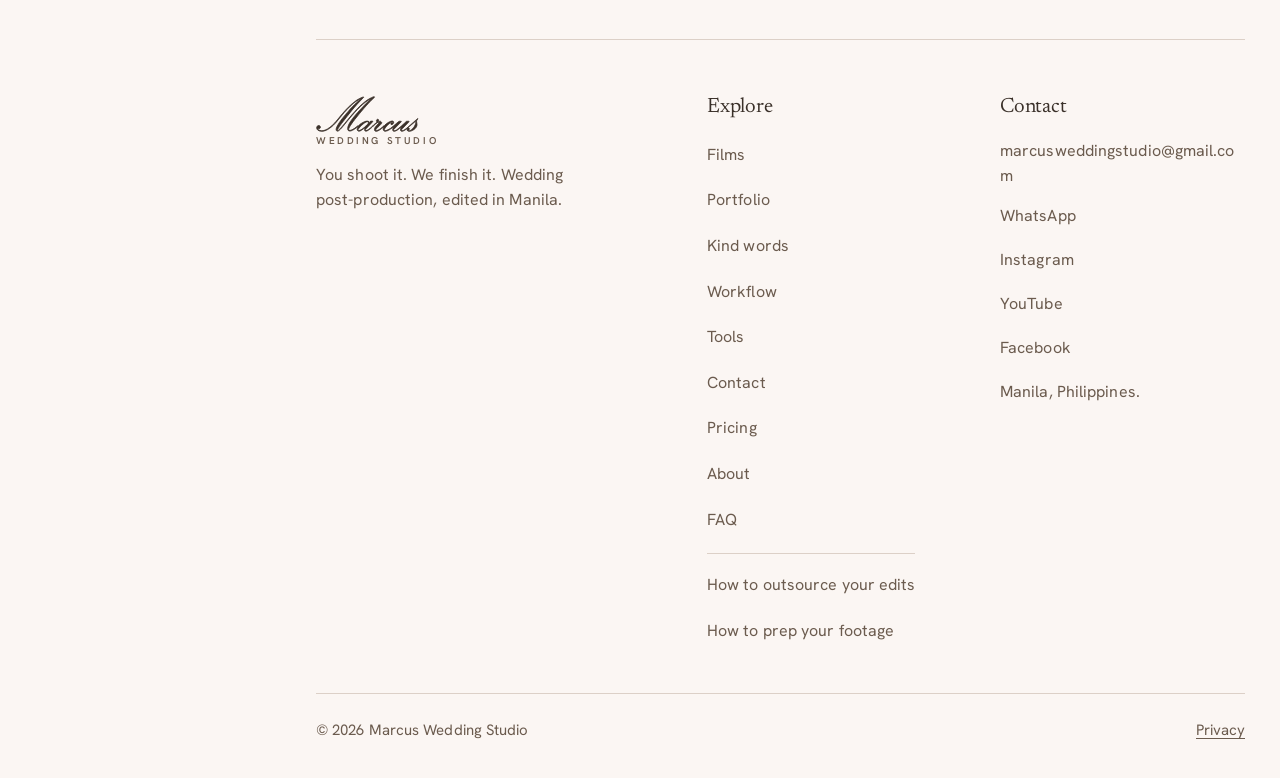
==== commit c14a681d: "Add files via upload" ====
--- a/index.html
+++ b/index.html
@@ -118,7 +118,7 @@
 <div class="abx-teamhd abx-r"><h3 class="abx-sub">Meet the team</h3><span class="abx-hint" aria-hidden="true">Swipe<svg viewBox="0 0 16 16"><path d="M2 8h11M9 4l4 4-4 4"/></svg></span></div>
 <ul class="abx-team" aria-label="The team">
 <li class="abx-m"><figure class="abx-ph"><img src="team-senior-editor.jpg" width="480" height="600" loading="lazy" decoding="async" alt="Azzer Ron, senior editor of Marcus Wedding Studio, in a black-and-white portrait wearing sunglasses"><figcaption class="abx-chip">Senior editor</figcaption></figure><div class="abx-mb"><h3>Azzer Ron</h3><p>Guides story and pacing, and sets the quality standard.</p></div></li>
-<li class="abx-m"><figure class="abx-ph"><img src="team-project-manager.jpg" width="480" height="600" loading="lazy" decoding="async" alt="Richard Dave, project manager of Marcus Wedding Studio, smiling in a cream suit"><figcaption class="abx-chip">Project manager</figcaption></figure><div class="abx-mb"><h3>Richard Dave</h3><p>Your single contact, keeping deadlines and feedback organized from your first message to the final files.</p></div></li>
+<li class="abx-m"><figure class="abx-ph"><img src="team-project-manager.jpg?v=20261128c" width="480" height="600" loading="lazy" decoding="async" alt="Richard Dave, project manager of Marcus Wedding Studio, smiling in a cream suit"><figcaption class="abx-chip">Project manager</figcaption></figure><div class="abx-mb"><h3>Richard Dave</h3><p>Your single contact, keeping deadlines and feedback organized from your first message to the final files.</p></div></li>
 <li class="abx-m"><figure class="abx-ph"><img src="team-editor.jpg" width="570" height="810" loading="lazy" decoding="async" alt="John Miguel, editor at Marcus Wedding Studio, in a light blue uniform with an orange and navy sash"><figcaption class="abx-chip">Editor</figcaption></figure><div class="abx-mb"><h3>John Miguel</h3><p>Assembles each sequence and refines it in Adobe Premiere Pro.</p></div></li>
 </ul>
 <div class="abx-dots" aria-hidden="true"></div>
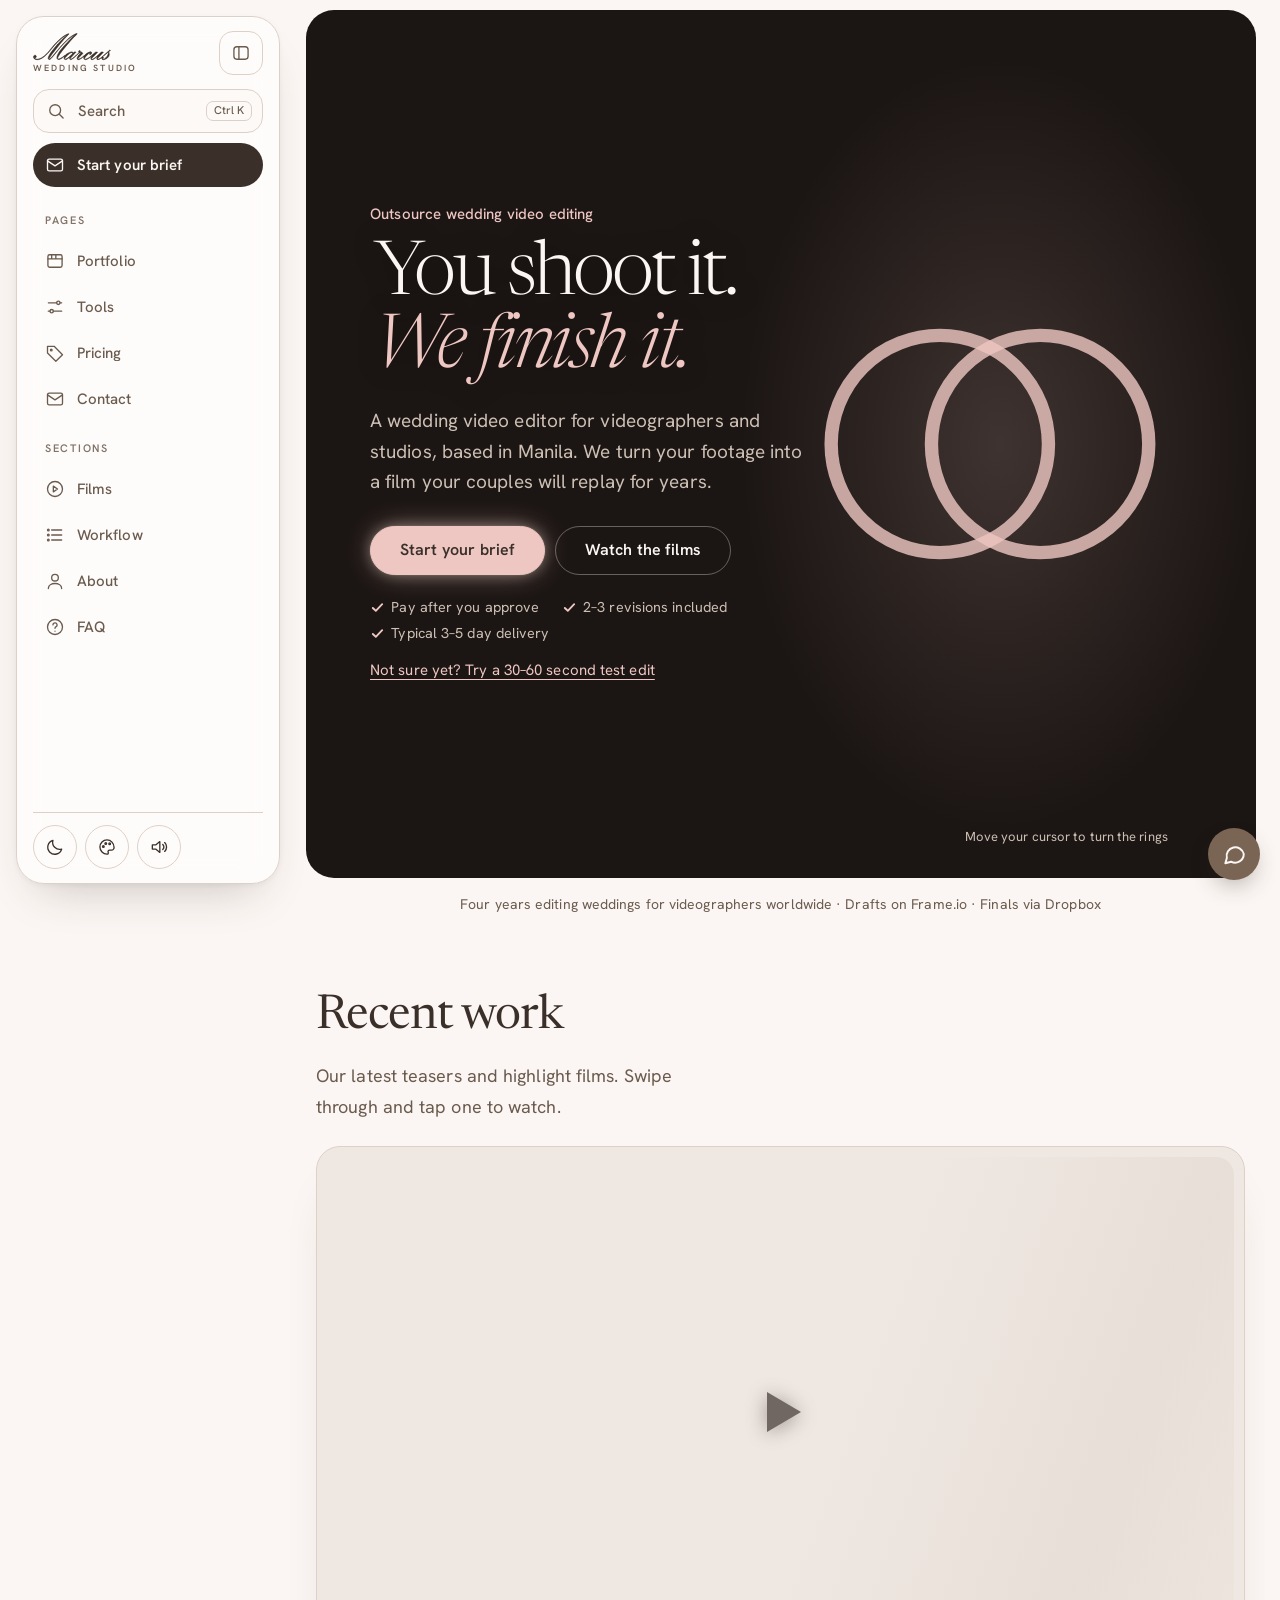
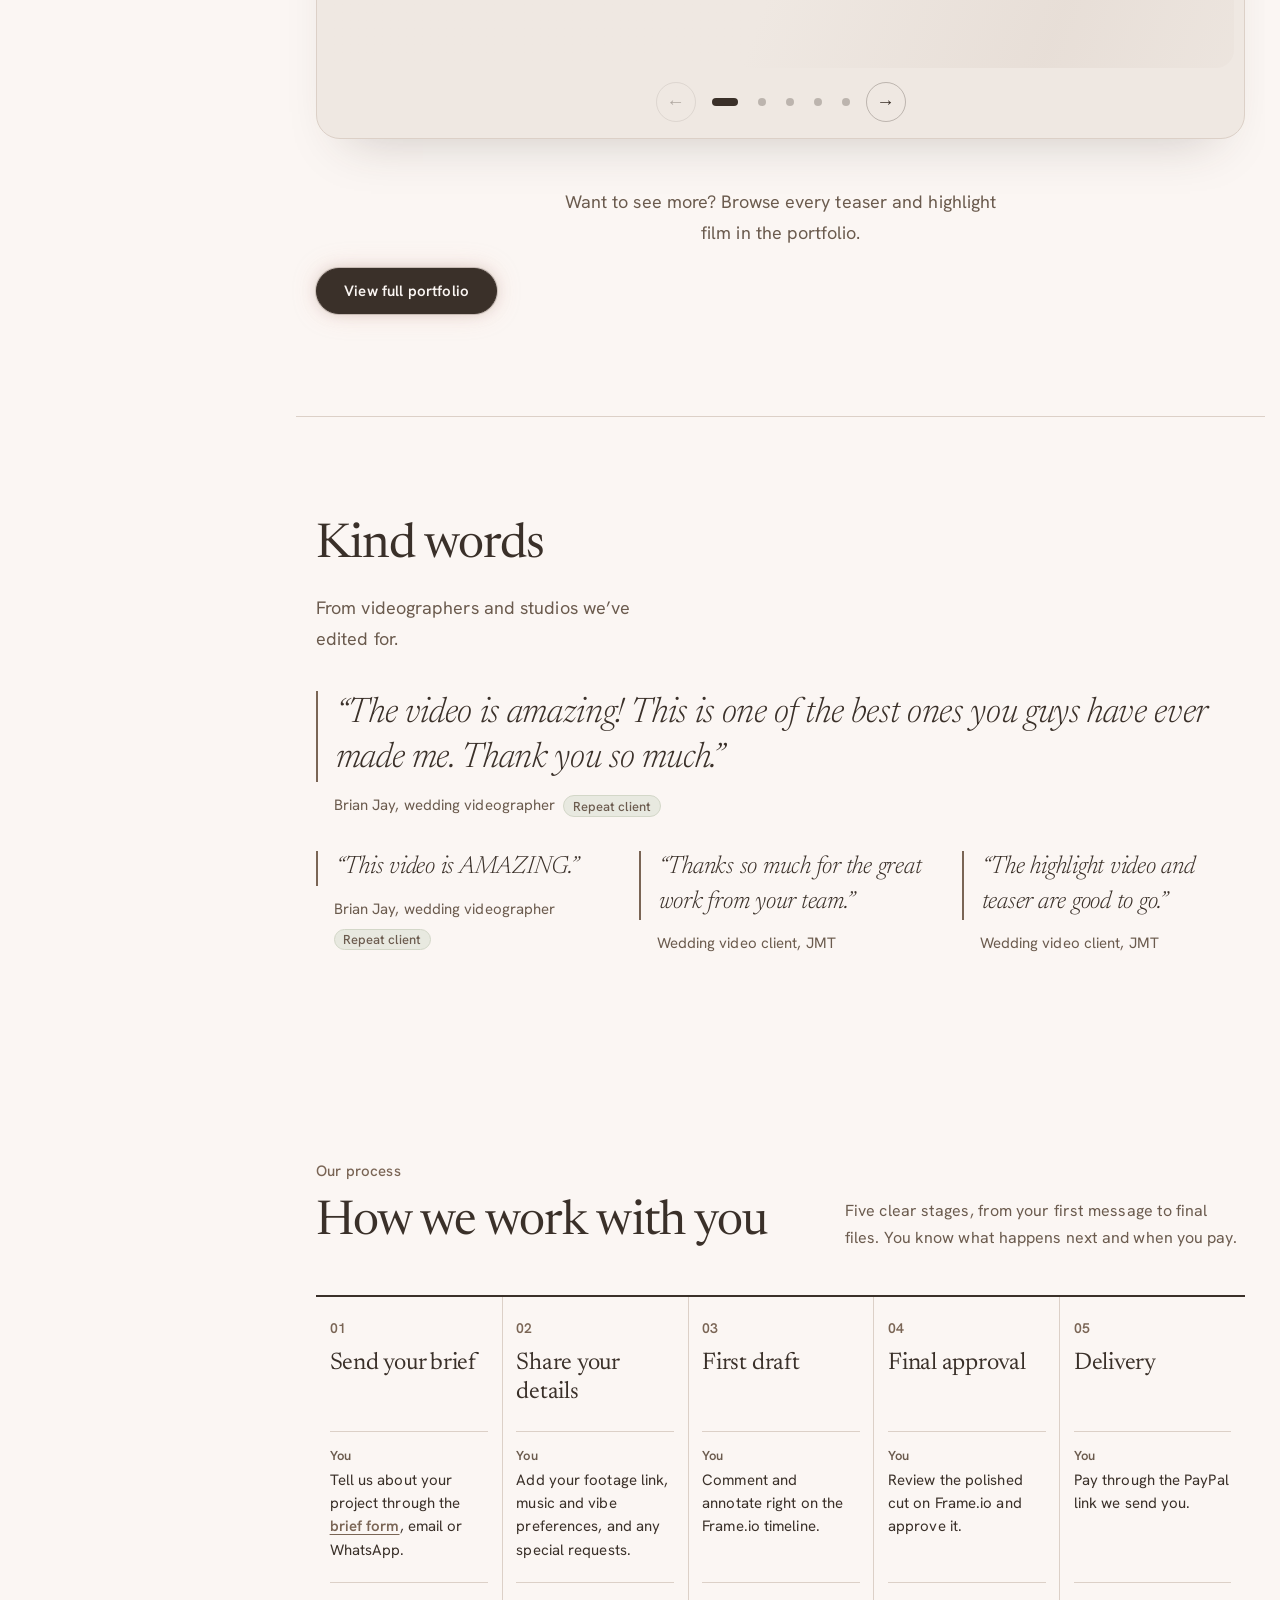
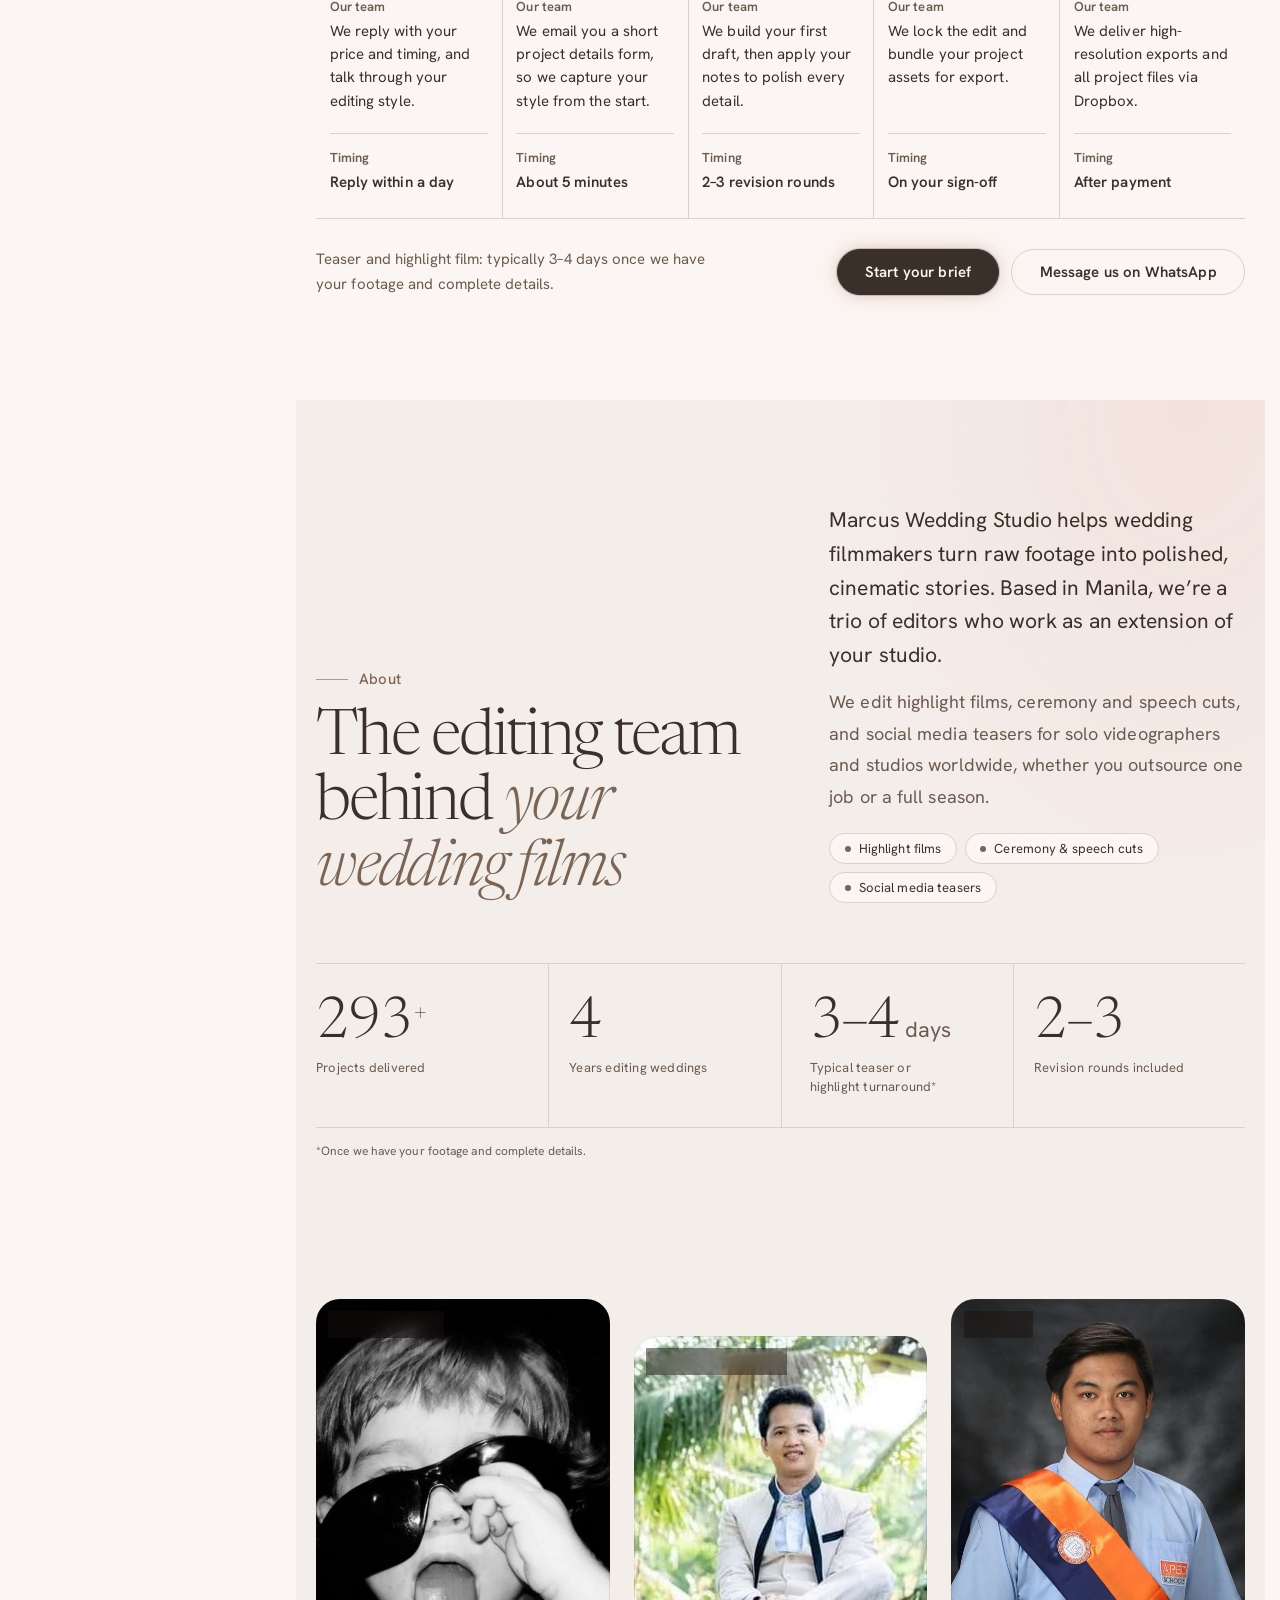
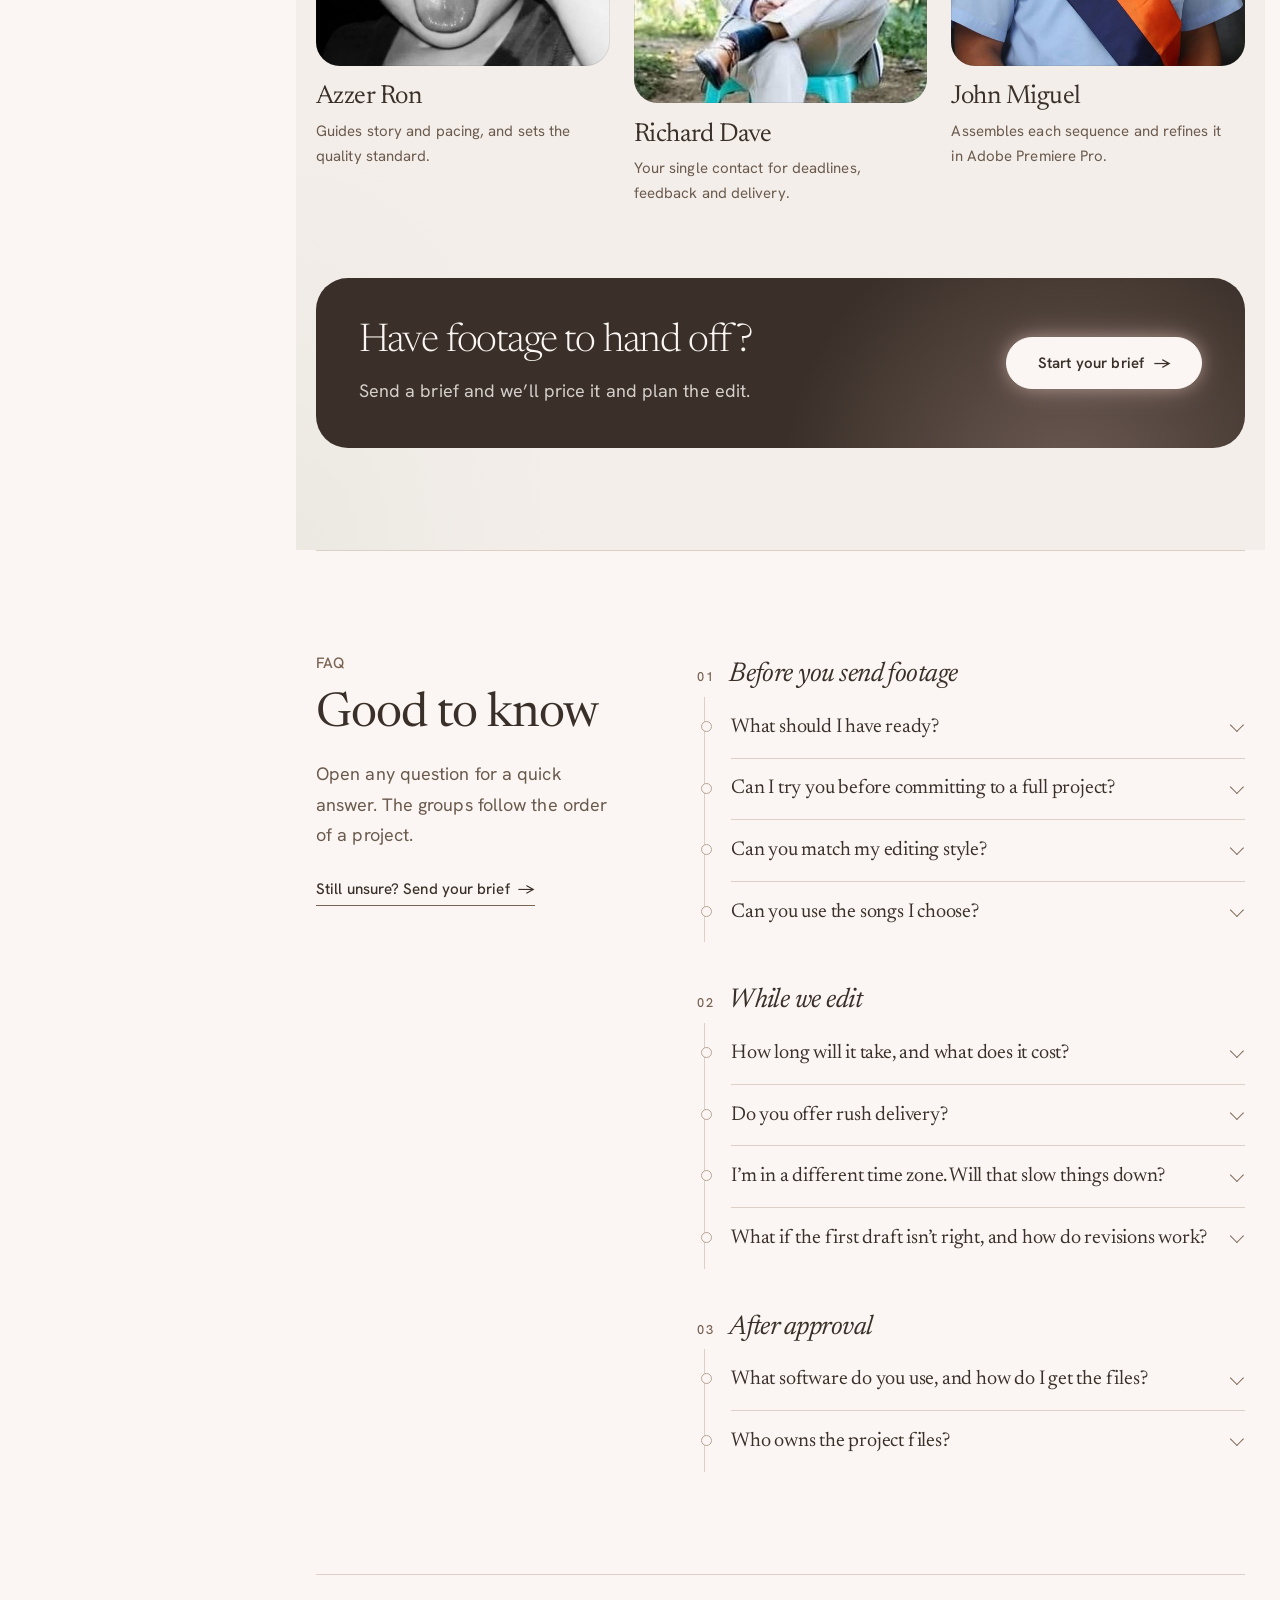
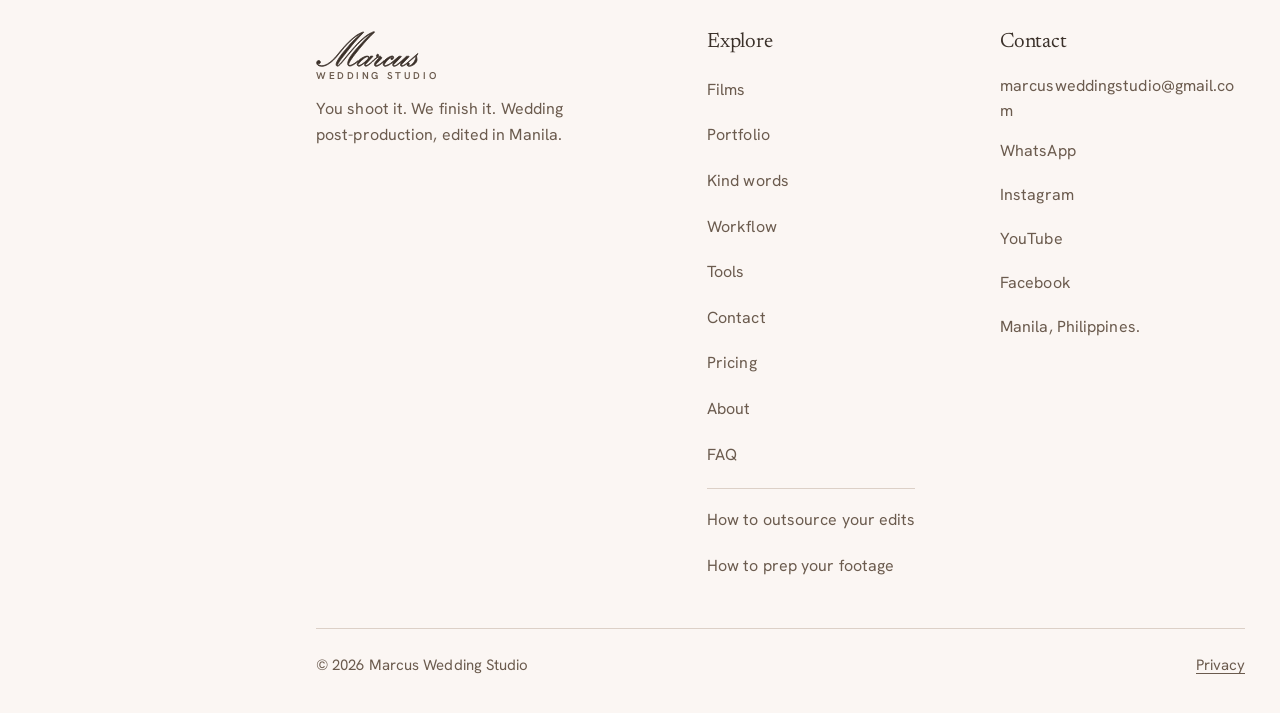
==== commit e1a35d9f: "Add files via upload" ====
--- a/index.html
+++ b/index.html
@@ -35,7 +35,7 @@
 <link rel="stylesheet" href="schedule.css?v=20261128b">
 <link rel="stylesheet" href="about.css?v=20261128b">
 <link rel="preconnect" href="https://cdnjs.cloudflare.com" crossorigin>
-<noscript><style>.rv{opacity:1!important;translate:none!important}</style></noscript><script type="speculationrules">{"prerender":[{"where":{"href_matches":"/*"},"eagerness":"moderate"}]}</script>
+<noscript><style>.rv{opacity:1!important;translate:none!important}</style></noscript><script type="speculationrules">{"prefetch":[{"where":{"href_matches":"/*"},"eagerness":"moderate"}],"prerender":[{"where":{"href_matches":"/*"},"eagerness":"conservative"}]}</script>
 <link rel="stylesheet" href="sidebar.css?v=20261127h">
 <link rel="stylesheet" href="themes.css?v=20261127g"><script src="themes.js?v=20261127g"></script>
 <link rel="stylesheet" href="transitions.css?v=20261127i"><script src="transitions.js?v=20261127j"></script>
@@ -66,7 +66,7 @@
 <div class="wrap">
 <p class="proof-s">Four years editing weddings for videographers worldwide · Drafts on Frame.io · Finals via Dropbox</p>
 <section class="work" id="work">
-<div class="rv"><h2>Recent work</h2><p class="rev-s">A few of our latest teasers and highlight films. Swipe through them, tap one to watch it, or see everything in the portfolio.</p></div>
+<div class="rv"><h2>Recent work</h2><p class="rev-s">Our latest teasers and highlight films. Swipe through and tap one to watch.</p></div>
 <div class="pbox wbox rv">
 <div class="grid wcar" id="grid" tabindex="0" role="region" aria-label="Recent films"><noscript><ul class="nojs"><li><a href="https://www.youtube.com/watch?v=UMfn5n1y3WQ" rel="noopener">E &amp; J – Wedding highlights</a></li><li><a href="https://www.youtube.com/watch?v=TFfA5JCuM-0" rel="noopener">M &amp; S – Wedding highlights</a></li><li><a href="https://www.youtube.com/watch?v=1u0ULhVUvvM" rel="noopener">M &amp; D – Wedding highlights</a></li><li><a href="https://www.youtube.com/watch?v=wE38AcaPE00" rel="noopener">G &amp; A – Wedding highlights</a></li><li><a href="https://www.youtube.com/watch?v=SUk7rLgGK6Y" rel="noopener">G &amp; D – Wedding highlights</a></li></ul></noscript></div>
 <div class="ctl"><button type="button" id="wprev" aria-label="Previous film">←</button><div class="dots2" id="wdots"></div><button type="button" id="wnext" aria-label="Next film">→</button></div>
@@ -76,7 +76,7 @@
 </div>
 <section class="words" id="words">
 <div class="rev wrap">
-<div class="rv"><h2>Kind words</h2><p class="rev-s">Feedback from our clients.</p>
+<div class="rv"><h2>Kind words</h2><p class="rev-s">From videographers and studios we’ve edited for.</p>
 <div class="clients" id="clients" hidden><p class="eyebrow">Studios we edit for</p><ul id="cl"></ul></div>
 <div class="qs"><figure class="big rv"><blockquote>“The video is amazing! This is one of the best ones you guys have ever made me. Thank you so much.”</blockquote><figcaption>Brian Jay, wedding videographer<span class="rc">Repeat client</span></figcaption></figure><figure class="rv" style="--d:90ms"><blockquote>“This video is AMAZING.”</blockquote><figcaption>Brian Jay, wedding videographer<span class="rc">Repeat client</span></figcaption></figure><figure class="rv" style="--d:180ms"><blockquote>“Thanks so much for the great work from your team.”</blockquote><figcaption>Wedding video client, JMT</figcaption></figure><figure class="rv" style="--d:270ms"><blockquote>“The highlight video and teaser are good to go.”</blockquote><figcaption>Wedding video client, JMT</figcaption></figure></div></div>
 </div>
@@ -103,7 +103,7 @@
 <header class="abx-head">
 <div class="abx-title"><p class="eyebrow abx-r">About</p><h2 id="abxH" class="abx-r">The editing team behind <em>your wedding films</em></h2></div>
 <div class="abx-intro abx-r">
-<p class="abx-lead">Marcus Wedding Studio helps wedding filmmakers turn raw footage into polished, cinematic stories. Based in Manila, our trio has delivered 300+ projects in four years.</p>
+<p class="abx-lead">Marcus Wedding Studio helps wedding filmmakers turn raw footage into polished, cinematic stories. Based in Manila, we’re a trio of editors who work as an extension of your studio.</p>
 <p class="abx-note">We edit highlight films, ceremony and speech cuts, and social media teasers for solo videographers and studios worldwide, whether you outsource one job or a full season.</p>
 <ul class="abx-tags" aria-label="What we edit"><li>Highlight films</li><li>Ceremony &amp; speech cuts</li><li>Social media teasers</li></ul>
 </div>
@@ -118,19 +118,19 @@
 <div class="abx-teamhd abx-r"><h3 class="abx-sub">Meet the team</h3><span class="abx-hint" aria-hidden="true">Swipe<svg viewBox="0 0 16 16"><path d="M2 8h11M9 4l4 4-4 4"/></svg></span></div>
 <ul class="abx-team" aria-label="The team">
 <li class="abx-m"><figure class="abx-ph"><img src="team-senior-editor.jpg" width="480" height="600" loading="lazy" decoding="async" alt="Azzer Ron, senior editor of Marcus Wedding Studio, in a black-and-white portrait wearing sunglasses"><figcaption class="abx-chip">Senior editor</figcaption></figure><div class="abx-mb"><h3>Azzer Ron</h3><p>Guides story and pacing, and sets the quality standard.</p></div></li>
-<li class="abx-m"><figure class="abx-ph"><img src="team-project-manager.jpg?v=20261128c" width="480" height="600" loading="lazy" decoding="async" alt="Richard Dave, project manager of Marcus Wedding Studio, smiling in a cream suit"><figcaption class="abx-chip">Project manager</figcaption></figure><div class="abx-mb"><h3>Richard Dave</h3><p>Your single contact, keeping deadlines and feedback organized from your first message to the final files.</p></div></li>
+<li class="abx-m"><figure class="abx-ph"><img src="team-project-manager.jpg?v=20261128c" width="480" height="600" loading="lazy" decoding="async" alt="Richard Dave, project manager of Marcus Wedding Studio, smiling in a cream suit"><figcaption class="abx-chip">Project manager</figcaption></figure><div class="abx-mb"><h3>Richard Dave</h3><p>Your single contact for deadlines, feedback and delivery.</p></div></li>
 <li class="abx-m"><figure class="abx-ph"><img src="team-editor.jpg" width="570" height="810" loading="lazy" decoding="async" alt="John Miguel, editor at Marcus Wedding Studio, in a light blue uniform with an orange and navy sash"><figcaption class="abx-chip">Editor</figcaption></figure><div class="abx-mb"><h3>John Miguel</h3><p>Assembles each sequence and refines it in Adobe Premiere Pro.</p></div></li>
 </ul>
 <div class="abx-dots" aria-hidden="true"></div>
 
 <aside class="abx-cta abx-r" aria-label="Get in touch">
-<div><h3>Questions about the process?</h3><p><a href="#workflow">See each step</a>, or get in touch and we’ll reply within a day.</p></div>
+<div><h3>Have footage to hand off?</h3><p>Send a brief and we’ll price it and plan the edit.</p></div>
 <a class="btn" href="contact.html" data-ev="CTA Click" data-label="About: Start your brief">Start your brief <span aria-hidden="true">→</span></a>
 </aside>
 </div></section>
 <div class="wrap">
 <section class="faq" id="faq">
-<div class="rv faq-intro"><p class="eyebrow">FAQ</p><h2>Good to know</h2><p class="faq-lead">Follow a project from first message to final delivery. Open any question for the answer.</p><a class="faq-cta" href="contact.html">Still unsure? Send your brief <span aria-hidden="true">→</span></a></div>
+<div class="rv faq-intro"><p class="eyebrow">FAQ</p><h2>Good to know</h2><p class="faq-lead">Open any question for a quick answer. The groups follow the order of a project.</p><a class="faq-cta" href="contact.html">Still unsure? Send your brief <span aria-hidden="true">→</span></a></div>
 <div class="faq-flow">
 <div class="faq-stage rv" style="--d:0ms"><header class="faq-stage-h"><span class="faq-stage-n">01</span><h3>Before you send footage</h3></header>
 <div class="faq-qs">
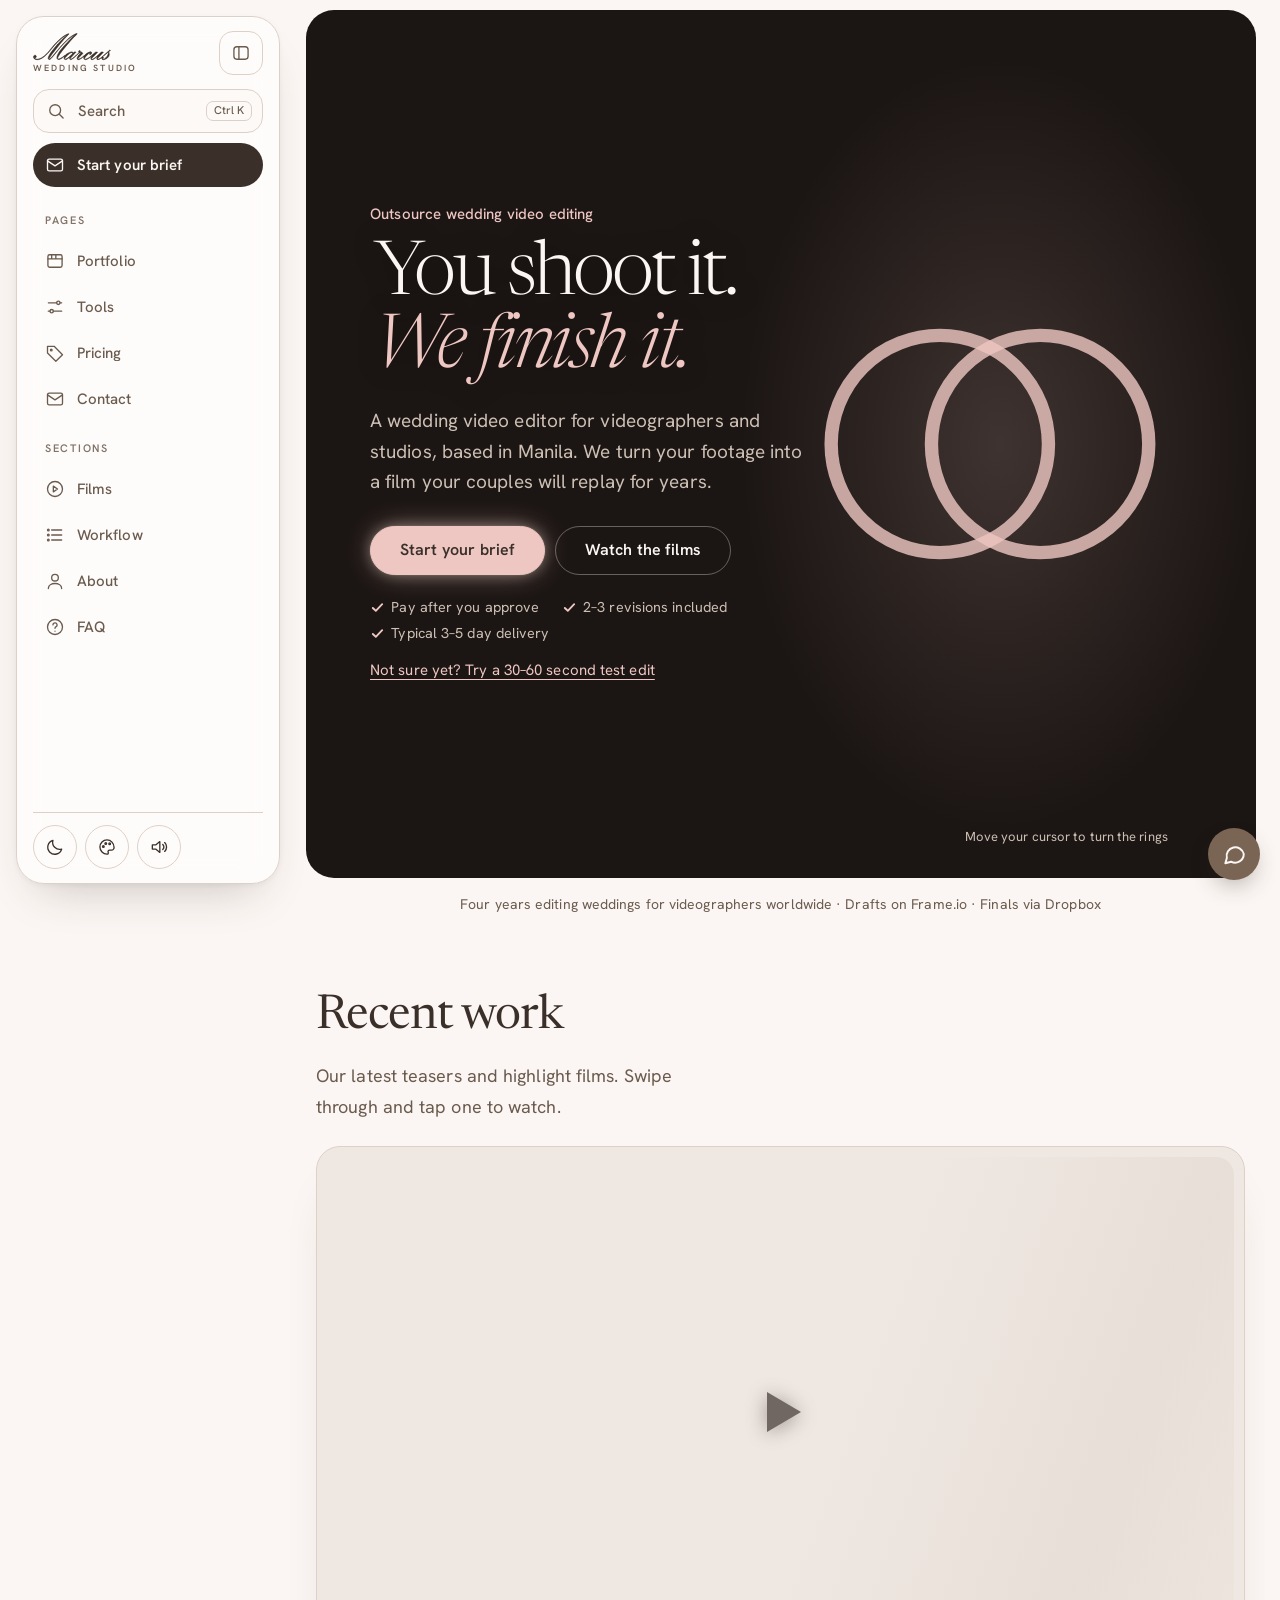
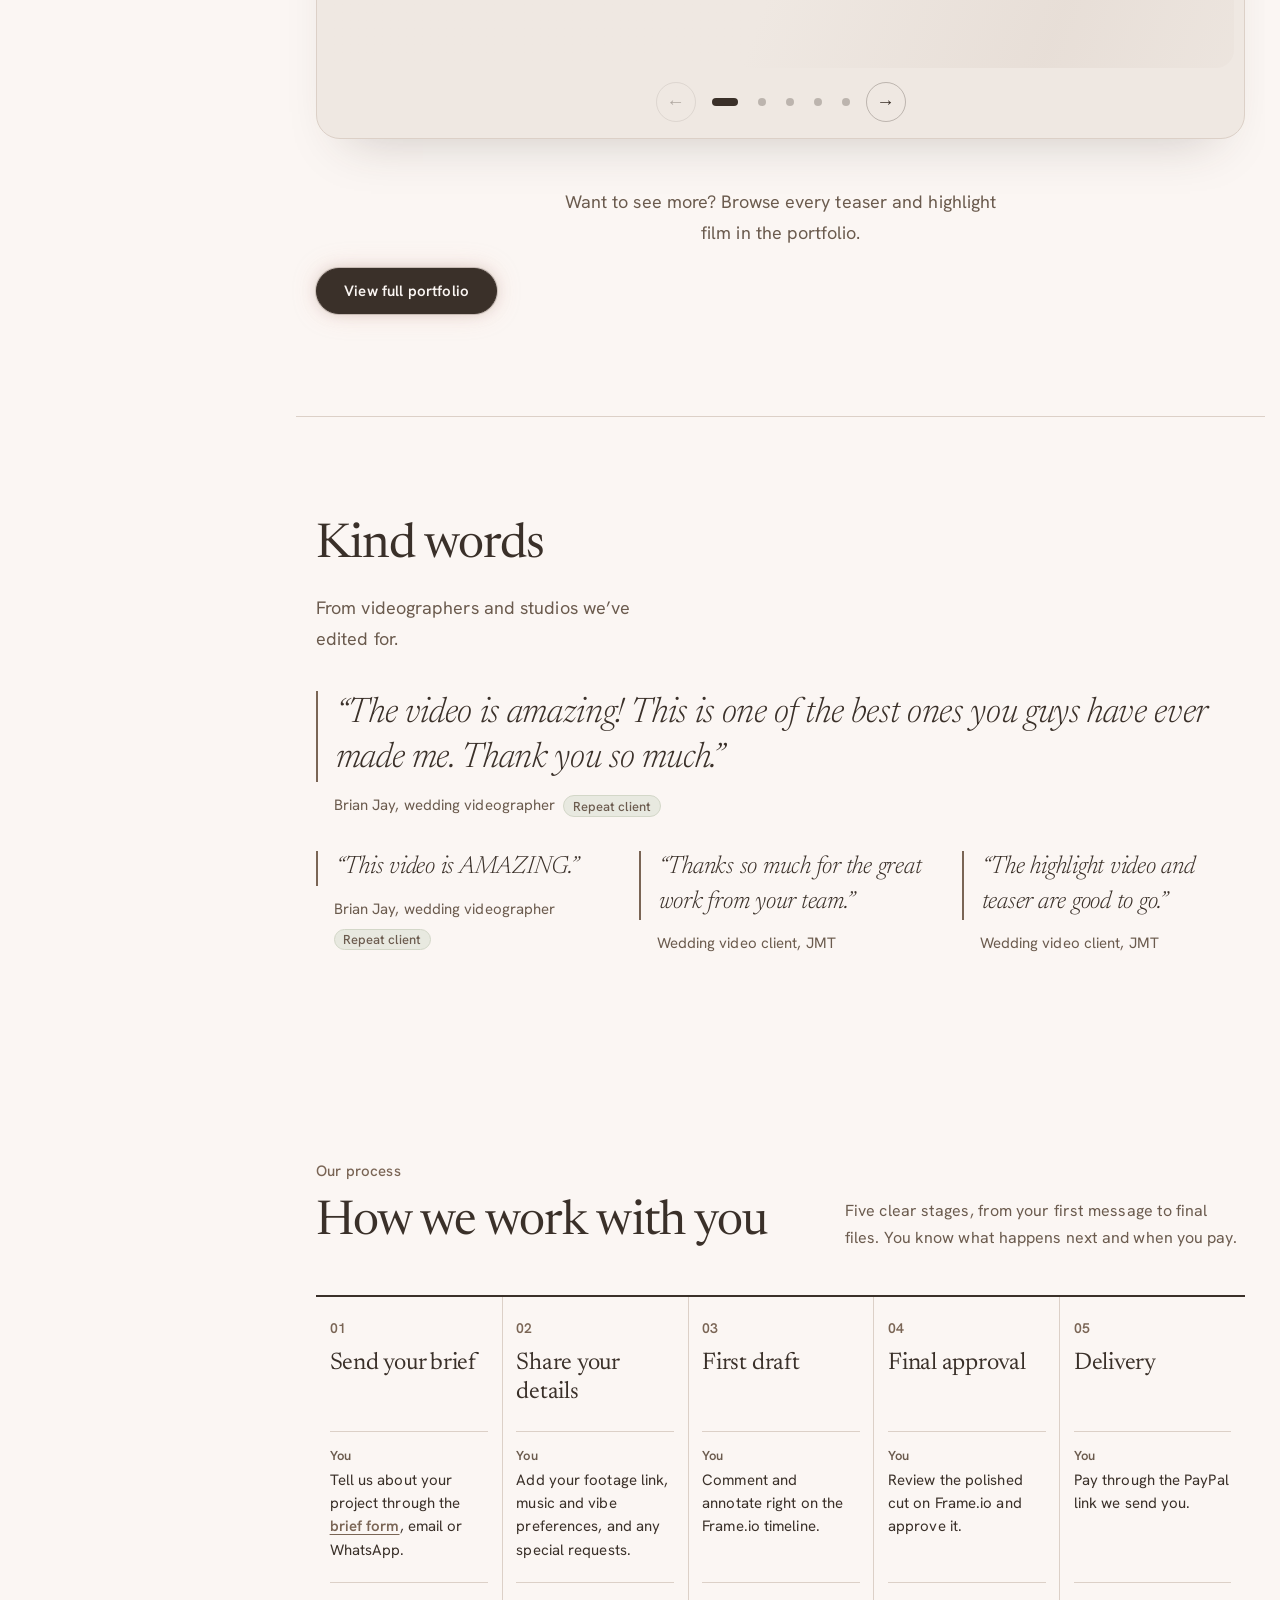
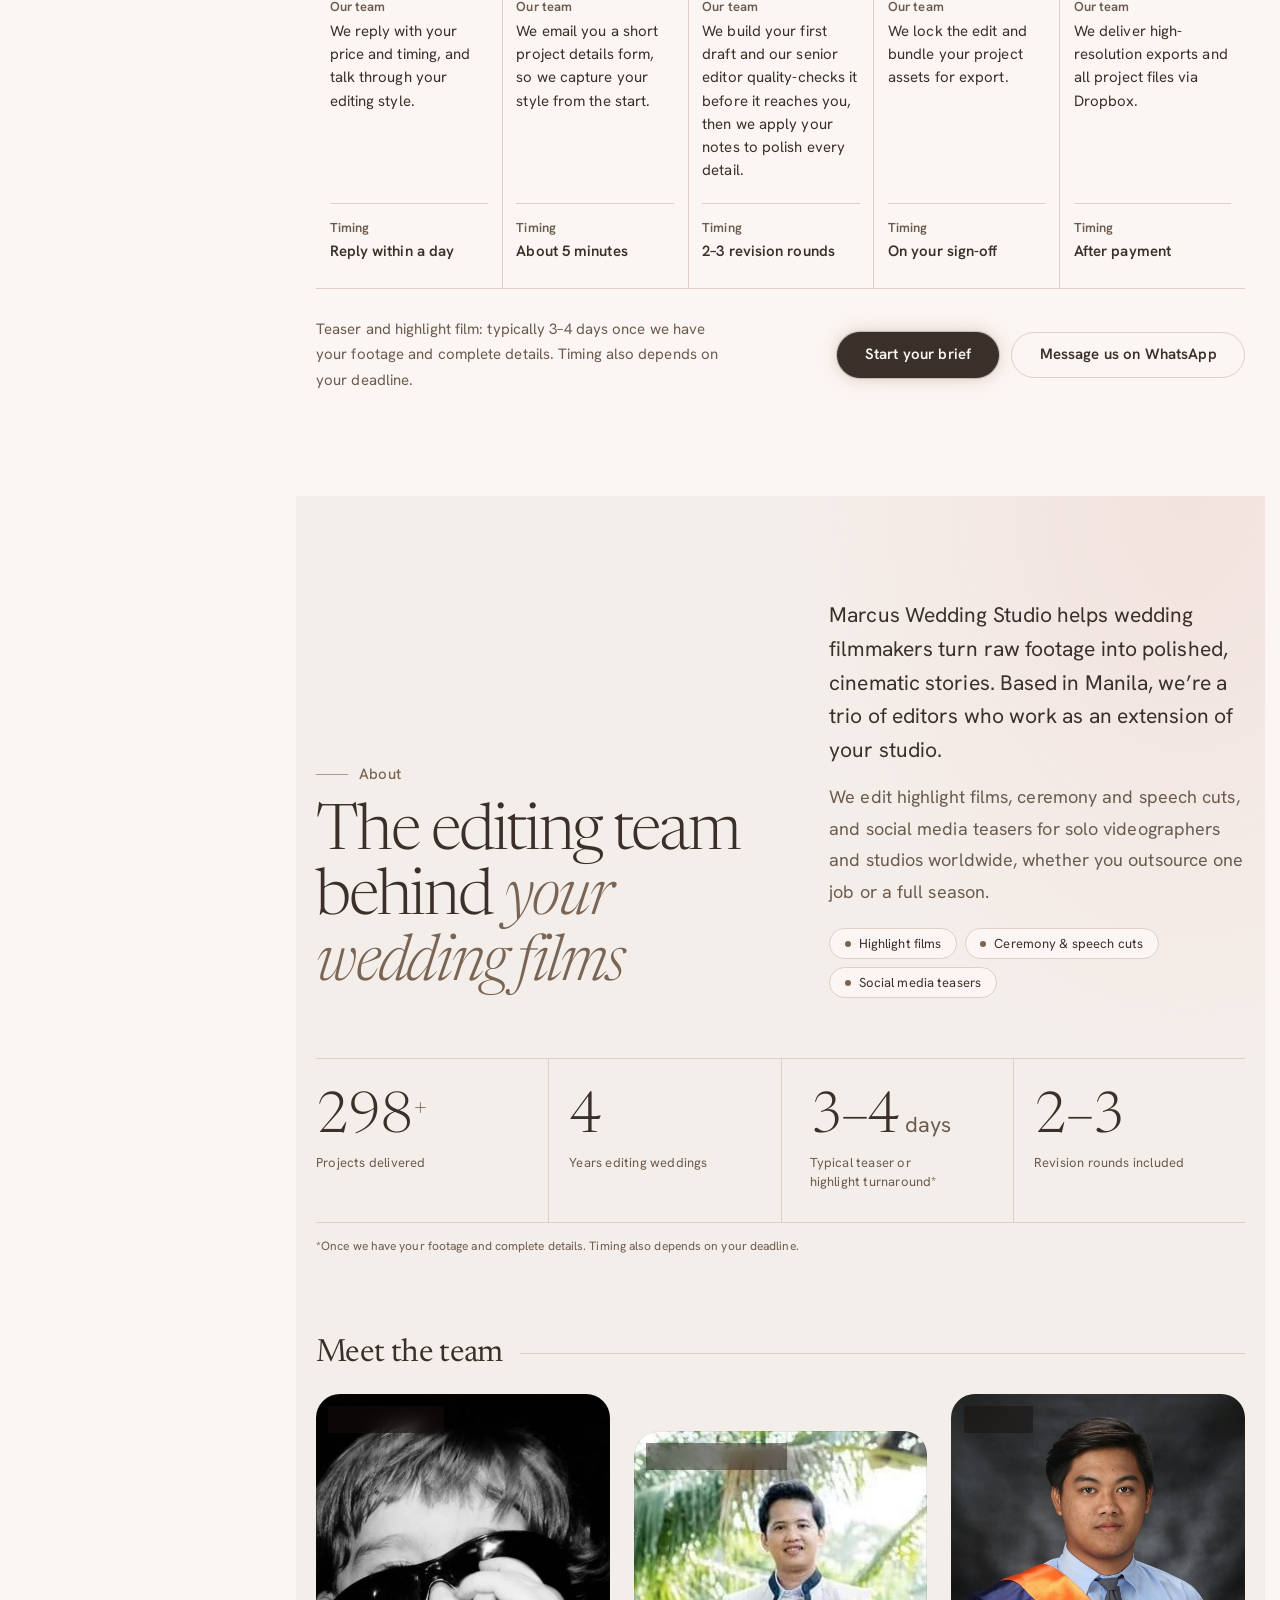
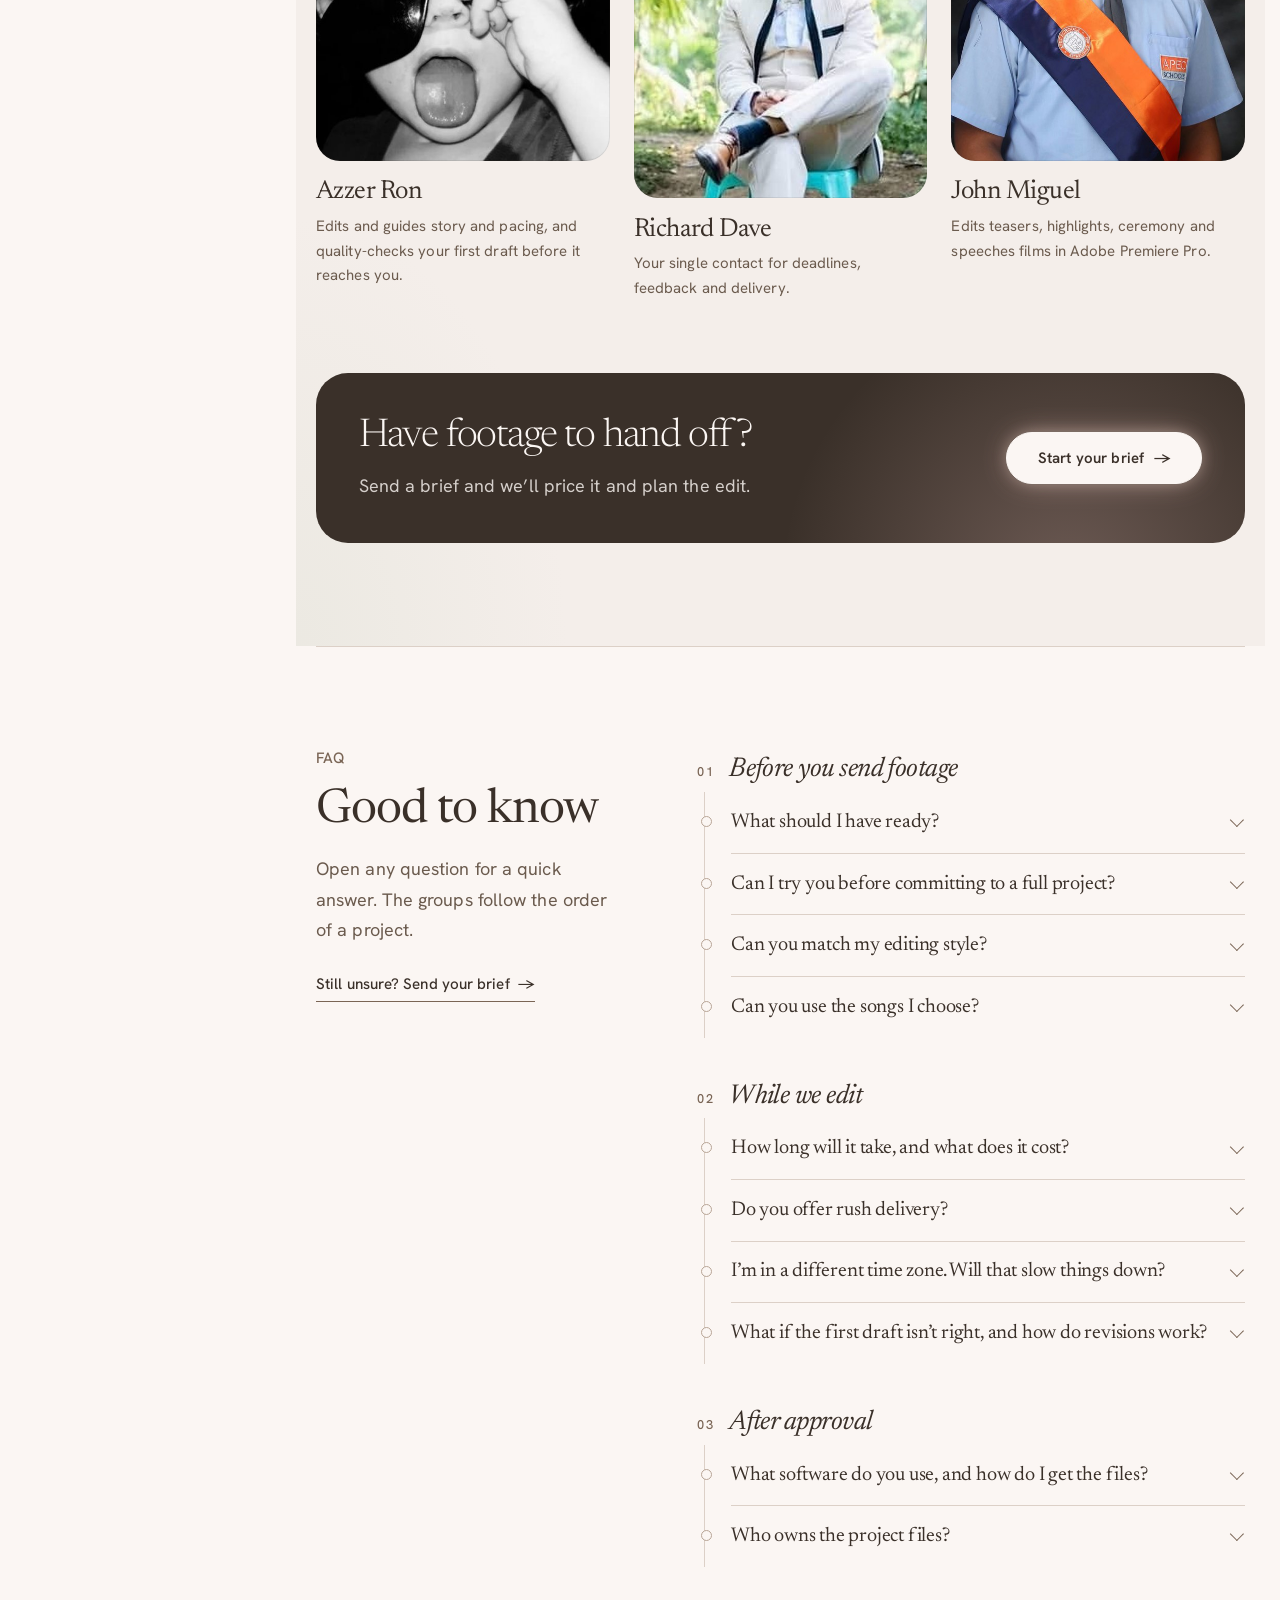
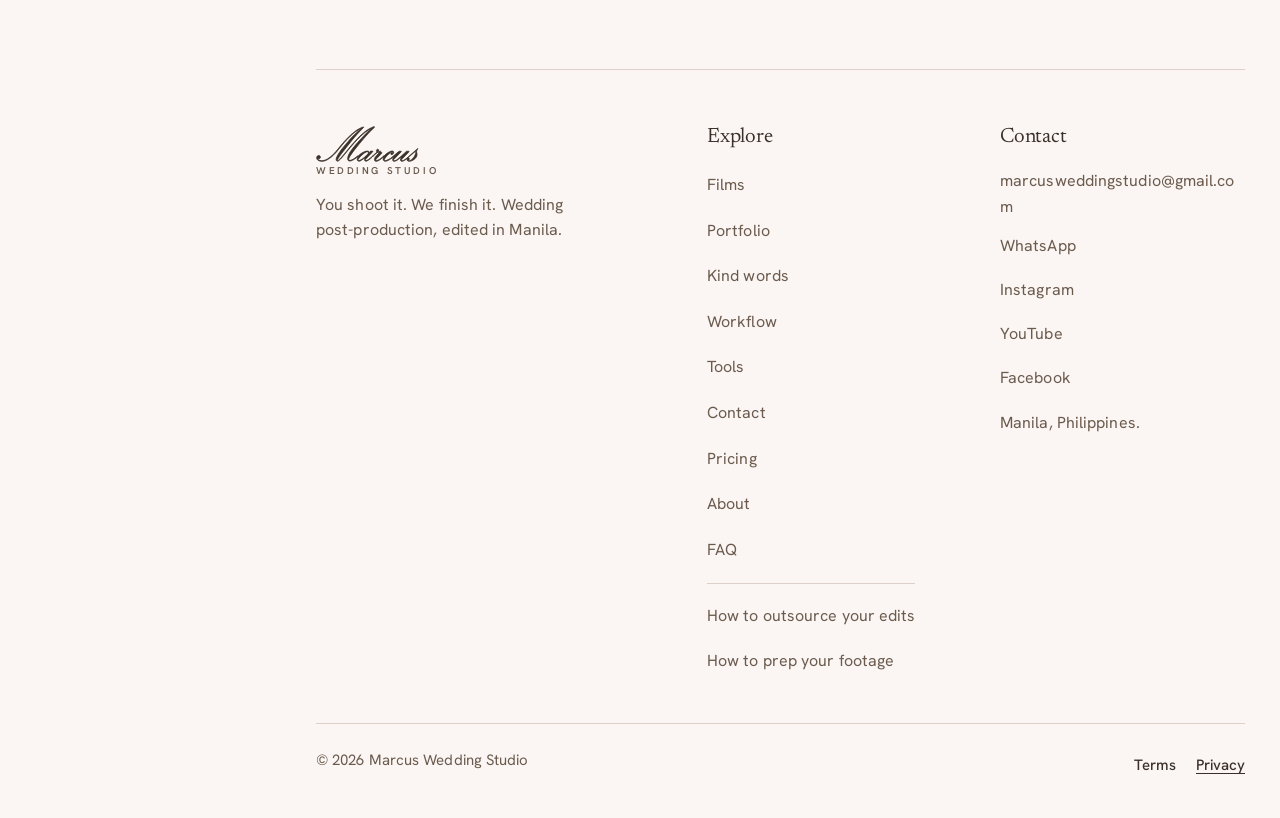
==== commit 68919f73: "Add files via upload" ====
--- a/index.html
+++ b/index.html
@@ -30,10 +30,10 @@
 <link rel="preload" as="style" href="https://fonts.googleapis.com/css2?family=Newsreader:ital,opsz,wght@0,6..72,300..600;1,6..72,300..500&family=Hanken+Grotesk:wght@400;500;600&display=swap" onload="this.onload=null;this.rel='stylesheet'"><noscript><link rel="stylesheet" href="https://fonts.googleapis.com/css2?family=Newsreader:ital,opsz,wght@0,6..72,300..600;1,6..72,300..500&family=Hanken+Grotesk:wght@400;500;600&display=swap"></noscript>
 <script>if(!matchMedia("(prefers-reduced-motion:reduce)").matches){document.documentElement.classList.add("anim");setTimeout(function(){if(!window.__rv)document.documentElement.classList.remove("anim")},1200)}</script>
 <script>(function(){var t=null;try{t=localStorage.getItem("theme")}catch(e){}if(t!=="light"&&t!=="dark")t=matchMedia("(prefers-color-scheme:dark)").matches?"dark":"light";document.documentElement.setAttribute("data-theme",t)})()</script>
-<link rel="stylesheet" href="site.css?v=20261128x">
+<link rel="stylesheet" href="site.css?v=20261129a">
 <link rel="stylesheet" href="hero3d.css?v=20261128o">
 <link rel="stylesheet" href="schedule.css?v=20261128b">
-<link rel="stylesheet" href="about.css?v=20261128b">
+<link rel="stylesheet" href="about.css?v=20261129c">
 <link rel="preconnect" href="https://cdnjs.cloudflare.com" crossorigin>
 <noscript><style>.rv{opacity:1!important;translate:none!important}</style></noscript><script type="speculationrules">{"prefetch":[{"where":{"href_matches":"/*"},"eagerness":"moderate"}],"prerender":[{"where":{"href_matches":"/*"},"eagerness":"conservative"}]}</script>
 <link rel="stylesheet" href="sidebar.css?v=20261127h">
@@ -89,14 +89,14 @@
 <li><div class="sch-h"><span class="sch-n" aria-hidden="true">02</span><h3>Share your details</h3></div>
 <dl><div><dt>You</dt><dd>Add your footage link, music and vibe preferences, and any special requests.</dd></div><div><dt>Our team</dt><dd>We email you a short project details form, so we capture your style from the start.</dd></div><div class="sch-t"><dt>Timing</dt><dd>About 5 minutes</dd></div></dl></li>
 <li><div class="sch-h"><span class="sch-n" aria-hidden="true">03</span><h3>First draft</h3></div>
-<dl><div><dt>You</dt><dd>Comment and annotate right on the Frame.io timeline.</dd></div><div><dt>Our team</dt><dd>We build your first draft, then apply your notes to polish every detail.</dd></div><div class="sch-t"><dt>Timing</dt><dd>2–3 revision rounds</dd></div></dl></li>
+<dl><div><dt>You</dt><dd>Comment and annotate right on the Frame.io timeline.</dd></div><div><dt>Our team</dt><dd>We build your first draft and our senior editor quality-checks it before it reaches you, then we apply your notes to polish every detail.</dd></div><div class="sch-t"><dt>Timing</dt><dd>2–3 revision rounds</dd></div></dl></li>
 <li><div class="sch-h"><span class="sch-n" aria-hidden="true">04</span><h3>Final approval</h3></div>
 <dl><div><dt>You</dt><dd>Review the polished cut on Frame.io and approve it.</dd></div><div><dt>Our team</dt><dd>We lock the edit and bundle your project assets for export.</dd></div><div class="sch-t"><dt>Timing</dt><dd>On your sign-off</dd></div></dl></li>
 <li><div class="sch-h"><span class="sch-n" aria-hidden="true">05</span><h3>Delivery</h3></div>
 <dl><div><dt>You</dt><dd>Pay through the PayPal link we send you.</dd></div><div><dt>Our team</dt><dd>We deliver high-resolution exports and all project files via Dropbox.</dd></div><div class="sch-t"><dt>Timing</dt><dd>After payment</dd></div></dl></li>
 </ol>
 <div class="sch-nav" id="schNav" hidden><span class="sch-count" id="schCount" aria-live="polite">1 / 5</span><span class="sch-bar" aria-hidden="true"><i id="schFill"></i></span><button type="button" id="schPrev" aria-label="Previous step"><svg viewBox="0 0 24 24" aria-hidden="true"><path d="M15 5l-7 7 7 7"/></svg></button><button type="button" id="schNext" aria-label="Next step"><svg viewBox="0 0 24 24" aria-hidden="true"><path d="M9 5l7 7-7 7"/></svg></button></div></div>
-<div class="sch-foot rv"><p>Teaser and highlight film: typically <span style="white-space:nowrap">3–4 days</span> once we have your footage and complete details.</p>
+<div class="sch-foot rv"><p>Teaser and highlight film: typically <span style="white-space:nowrap">3–4 days</span> once we have your footage and complete details. Timing also depends on your deadline.</p>
 <div class="cta"><a class="btn" href="contact.html" data-ev="CTA Click" data-label="Workflow: Start a project">Start your brief</a><a class="btn ghost wa" href="contact.html" target="_blank" rel="noopener" hidden data-ev="CTA Click" data-label="Workflow: WhatsApp">Message us on WhatsApp</a><a class="btn ghost bk" href="contact.html" target="_blank" rel="noopener" hidden data-ev="CTA Click" data-label="Workflow: Book a call">Book a call</a></div></div>
 </div></section>
 <section class="abx" id="about" aria-labelledby="abxH"><div class="wrap abx-in">
@@ -114,12 +114,12 @@
 <div><dt>Typical teaser or highlight turnaround*</dt><dd>3–4<small>days</small></dd></div>
 <div><dt>Revision rounds included</dt><dd>2–3</dd></div>
 </dl>
-<p class="abx-fn">*Once we have your footage and complete details.</p>
+<p class="abx-fn">*Once we have your footage and complete details. Timing also depends on your deadline.</p>
 <div class="abx-teamhd abx-r"><h3 class="abx-sub">Meet the team</h3><span class="abx-hint" aria-hidden="true">Swipe<svg viewBox="0 0 16 16"><path d="M2 8h11M9 4l4 4-4 4"/></svg></span></div>
 <ul class="abx-team" aria-label="The team">
-<li class="abx-m"><figure class="abx-ph"><img src="team-senior-editor.jpg" width="480" height="600" loading="lazy" decoding="async" alt="Azzer Ron, senior editor of Marcus Wedding Studio, in a black-and-white portrait wearing sunglasses"><figcaption class="abx-chip">Senior editor</figcaption></figure><div class="abx-mb"><h3>Azzer Ron</h3><p>Guides story and pacing, and sets the quality standard.</p></div></li>
+<li class="abx-m"><figure class="abx-ph"><img src="team-senior-editor.jpg" width="480" height="600" loading="lazy" decoding="async" alt="Azzer Ron, senior editor of Marcus Wedding Studio, in a black-and-white portrait wearing sunglasses"><figcaption class="abx-chip">Senior editor</figcaption></figure><div class="abx-mb"><h3>Azzer Ron</h3><p>Edits and guides story and pacing, and quality-checks your first draft before it reaches you.</p></div></li>
 <li class="abx-m"><figure class="abx-ph"><img src="team-project-manager.jpg?v=20261128c" width="480" height="600" loading="lazy" decoding="async" alt="Richard Dave, project manager of Marcus Wedding Studio, smiling in a cream suit"><figcaption class="abx-chip">Project manager</figcaption></figure><div class="abx-mb"><h3>Richard Dave</h3><p>Your single contact for deadlines, feedback and delivery.</p></div></li>
-<li class="abx-m"><figure class="abx-ph"><img src="team-editor.jpg" width="570" height="810" loading="lazy" decoding="async" alt="John Miguel, editor at Marcus Wedding Studio, in a light blue uniform with an orange and navy sash"><figcaption class="abx-chip">Editor</figcaption></figure><div class="abx-mb"><h3>John Miguel</h3><p>Assembles each sequence and refines it in Adobe Premiere Pro.</p></div></li>
+<li class="abx-m"><figure class="abx-ph"><img src="team-editor.jpg" width="570" height="810" loading="lazy" decoding="async" alt="John Miguel, editor at Marcus Wedding Studio, in a light blue uniform with an orange and navy sash"><figcaption class="abx-chip">Editor</figcaption></figure><div class="abx-mb"><h3>John Miguel</h3><p>Edits teasers, highlights, ceremony and speeches films in Adobe Premiere Pro.</p></div></li>
 </ul>
 <div class="abx-dots" aria-hidden="true"></div>
 
@@ -141,7 +141,7 @@
 </div></div>
 <div class="faq-stage rv" style="--d:70ms"><header class="faq-stage-h"><span class="faq-stage-n">02</span><h3>While we edit</h3></header>
 <div class="faq-qs">
-<details name="faq"><summary><span class="faq-dot" aria-hidden="true"></span>How long will it take, and what does it cost?</summary><p>Typically 3–4 days for a teaser and highlight film, and 4–5 days if we also edit the ceremony and speeches, counted from the day we receive your footage and complete details. Give us your deadline in the brief and we’ll plan around it. Prices start from $85 for a teaser and $200 for a highlight film. Your exact price and timing depend on your footage and deadline, and we confirm both within a day of receiving your <a href="contact.html">brief</a>.</p></details>
+<details name="faq"><summary><span class="faq-dot" aria-hidden="true"></span>How long will it take, and what does it cost?</summary><p>Typically 3–4 days for a teaser and highlight film, and 4–5 days if we also edit the ceremony and speeches, counted from the day we receive your footage and complete details. Timing also depends on your deadline, so give it to us in the brief and we’ll plan around it. Prices start from $85 for a teaser and $200 for a highlight film. Your exact price and timing depend on your footage and deadline, and we confirm both within a day of receiving your <a href="contact.html">brief</a>.</p></details>
 <details name="faq"><summary><span class="faq-dot" aria-hidden="true"></span>Do you offer rush delivery?</summary><p>Yes, for an additional fee. Put your deadline in the <a href="contact.html">brief</a> and we’ll confirm what is possible and the cost.</p></details>
 <details name="faq"><summary><span class="faq-dot" aria-hidden="true"></span>I’m in a different time zone. Will that slow things down?</summary><p>No. We’re used to working with studios across time zones. You get clear deadlines up front, drafts on Frame.io so you can review when it suits you, and replies within a day on business days.</p></details>
 <details name="faq"><summary><span class="faq-dot" aria-hidden="true"></span>What if the first draft isn’t right, and how do revisions work?</summary><p>That’s what revision rounds are for. Every project includes 2–3 rounds on the agreed brief, so we can lock your style, pacing and selects. Leave comments directly on the timeline in Frame.io, or send plain notes, and we’ll update the cut each round. If you need more rounds or want to change the brief, we’ll agree that with you first.</p></details>
@@ -159,7 +159,7 @@
 <div class="f-brand"><a class="brand" href="#" aria-label="Marcus Wedding Studio, back to top"><span class="bt"><svg class="wm" viewBox="0 0 304 106.5" aria-hidden="true" focusable="false"><use href="#wmp"/></svg><small>Wedding Studio</small></span></a><p>You shoot it. We finish it. Wedding post-production, edited in Manila.</p></div>
 <div class="f-col"><p class="f-h">Explore</p><ul class="f-links"><li><a href="#work">Films</a></li><li><a href="portfolio.html">Portfolio</a></li><li><a href="#words">Kind words</a></li><li><a href="#workflow">Workflow</a></li><li><a href="tools.html">Tools</a></li><li><a href="contact.html">Contact</a></li><li><a href="pricing.html">Pricing</a></li><li><a href="#about">About</a></li><li><a href="#faq">FAQ</a></li><li class="f-sep"><a href="how-to-outsource-wedding-video-editing.html">How to outsource your edits</a></li><li><a href="how-to-prep-wedding-footage-for-an-editor.html">How to prep your footage</a></li></ul></div>
 <div class="f-col"><p class="f-h">Contact</p><a href="mailto:marcusweddingstudio@gmail.com">marcusweddingstudio@gmail.com</a><span class="soc" id="soc"></span><p class="f-note">Manila, Philippines.</p></div>
-<div class="f-base"><div class="f-l"><span>© 2026 Marcus Wedding Studio</span></div><button type="button" class="linkbtn pvopen">Privacy</button></div>
+<div class="f-base"><div class="f-l"><span>© 2026 Marcus Wedding Studio</span></div><span class="f-legal"><a class="linkbtn" href="terms.html">Terms</a><button type="button" class="linkbtn pvopen">Privacy</button></span></div>
 </footer></div>
 
 <a class="wa-fab wa" href="contact.html" target="_blank" rel="noopener" hidden aria-label="Message us on WhatsApp" data-ev="CTA Click" data-label="Floating WhatsApp"><svg viewBox="0 0 24 24" aria-hidden="true"><path d="M21 12a8 8 0 0 1-11.7 7.1L4 20.5l1.4-4.9A8 8 0 1 1 21 12z"/></svg></a>
@@ -181,7 +181,7 @@
 <script src="films.js?v=20261122a"></script>
 <script src="hero3d.js?v=20261127g" defer></script>
 <script src="home.js?v=20261128z"></script>
-<script src="about.js?v=20261128b" defer></script>
+<script src="about.js?v=20261129c" defer></script>
 
 
 <script src="sidebar.js?v=20261127i"></script>
--- a/site.css
+++ b/site.css
@@ -1869,3 +1869,8 @@
 /* ===== Touch targets: bigger tap area on small controls, same look ===== */
 .faq-cta,.s-test a{position:relative}
 .faq-cta::before,.s-test a::before{content:"";position:absolute;inset:-12px -6px}
+
+.f-legal{display:flex;gap:1.25rem;align-items:center}
+.f-legal .linkbtn{color:var(--ink);font-weight:500}
+.pnote ul{margin:.1rem 0 0;padding-left:1.1rem;color:var(--muted);font-size:.9375rem;line-height:1.65}
+.pnote li+li{margin-top:.2rem}
